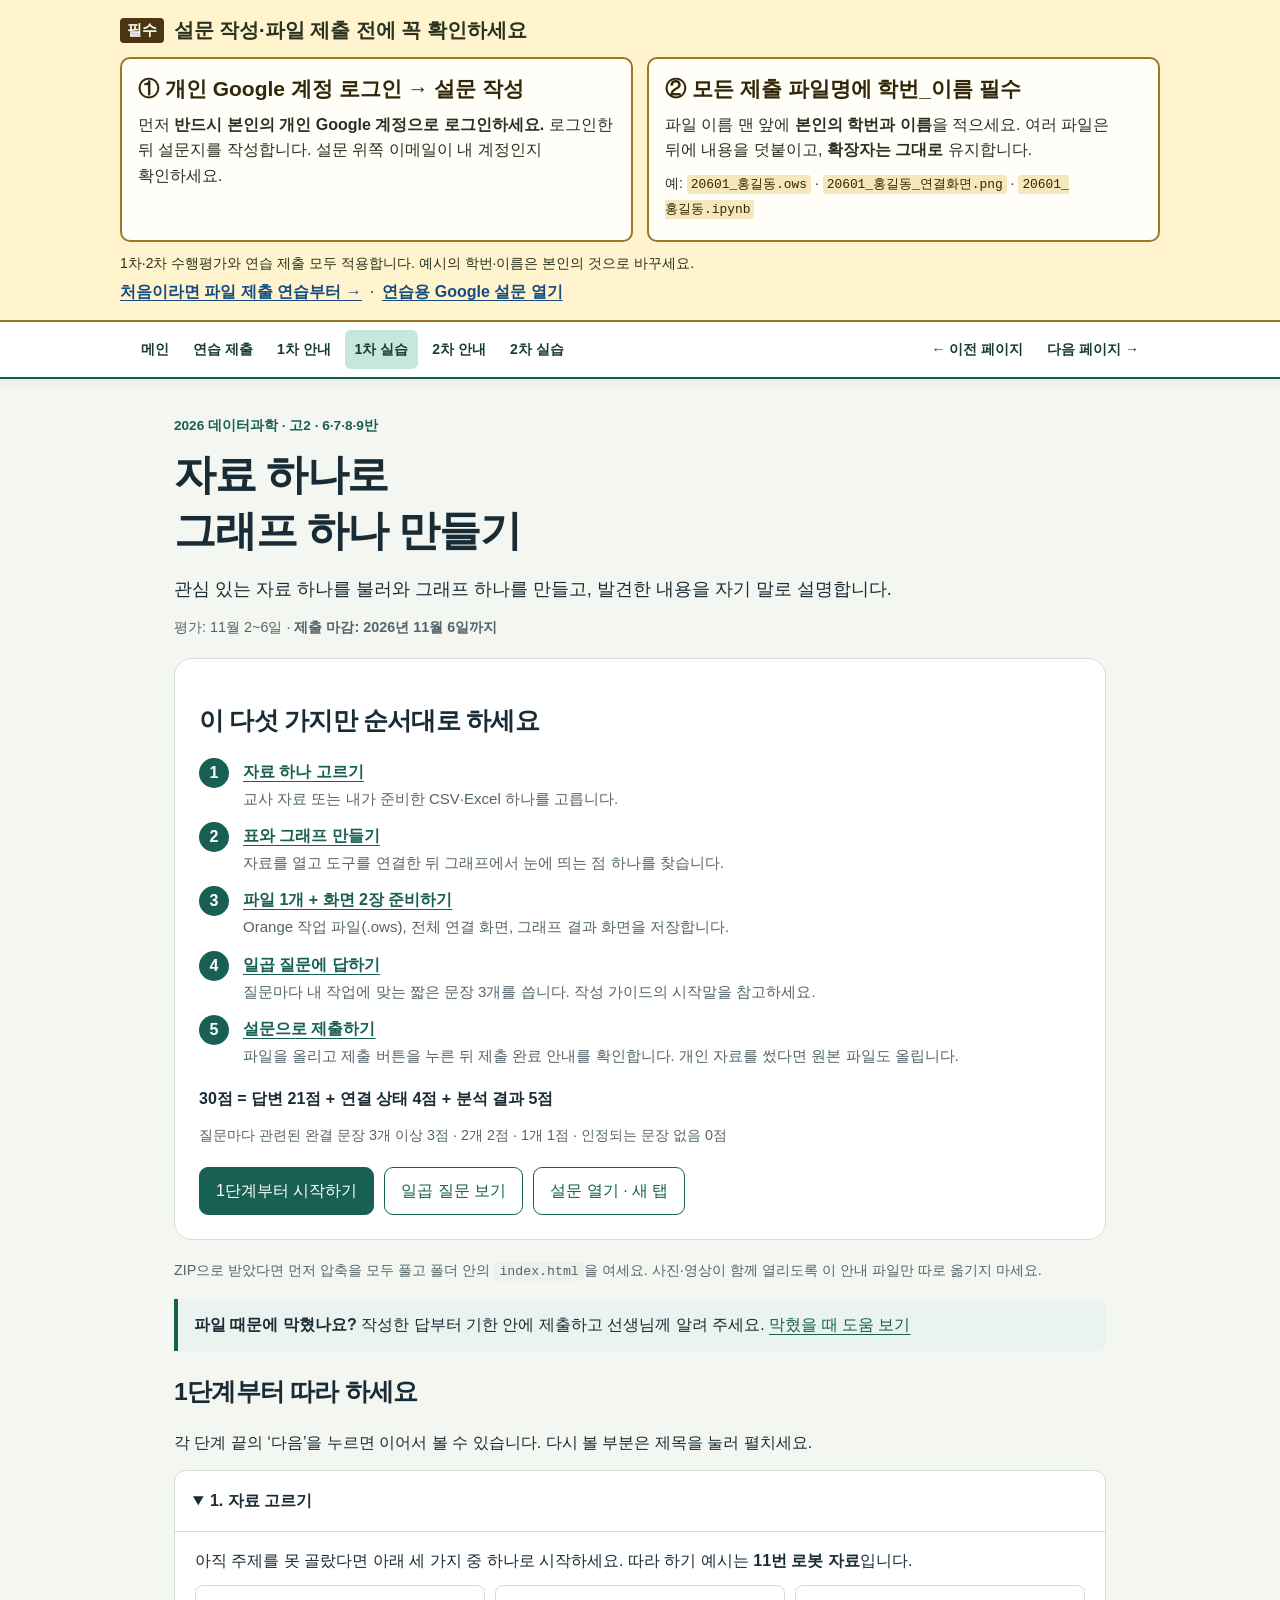
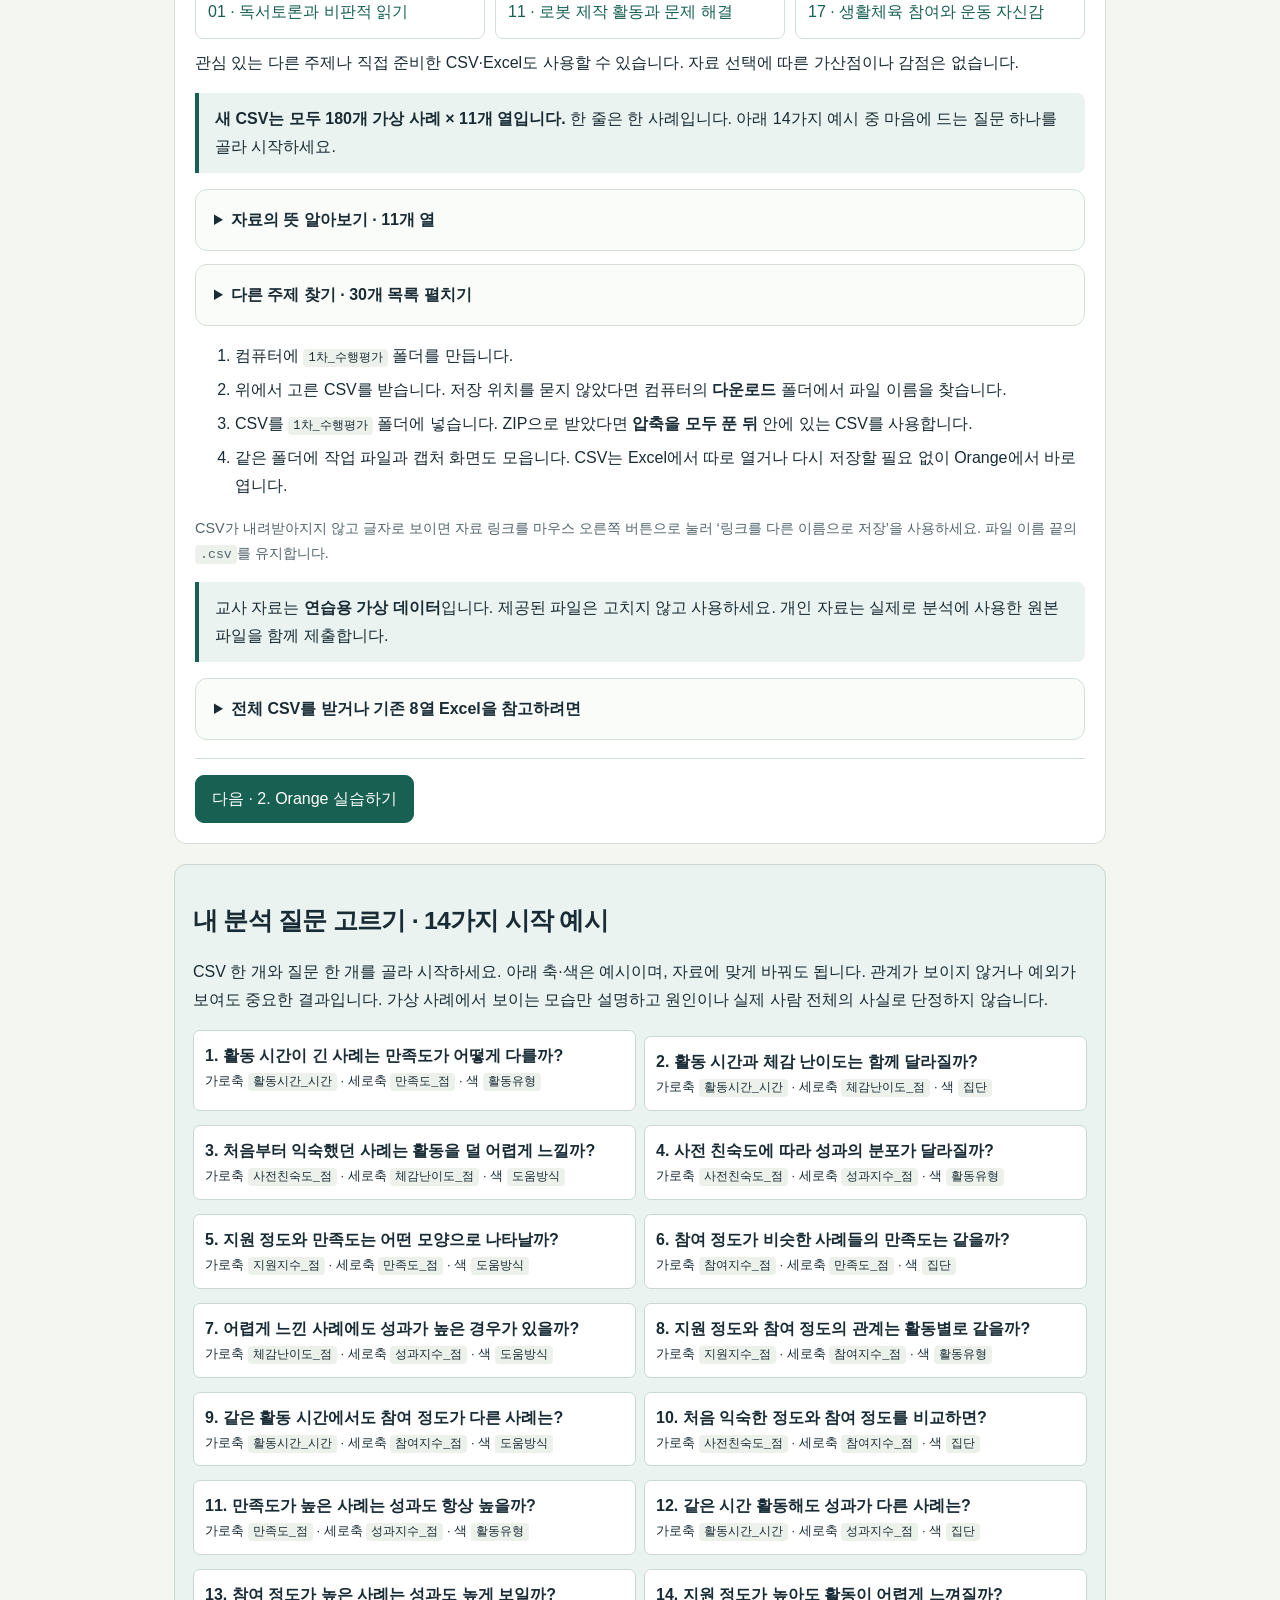
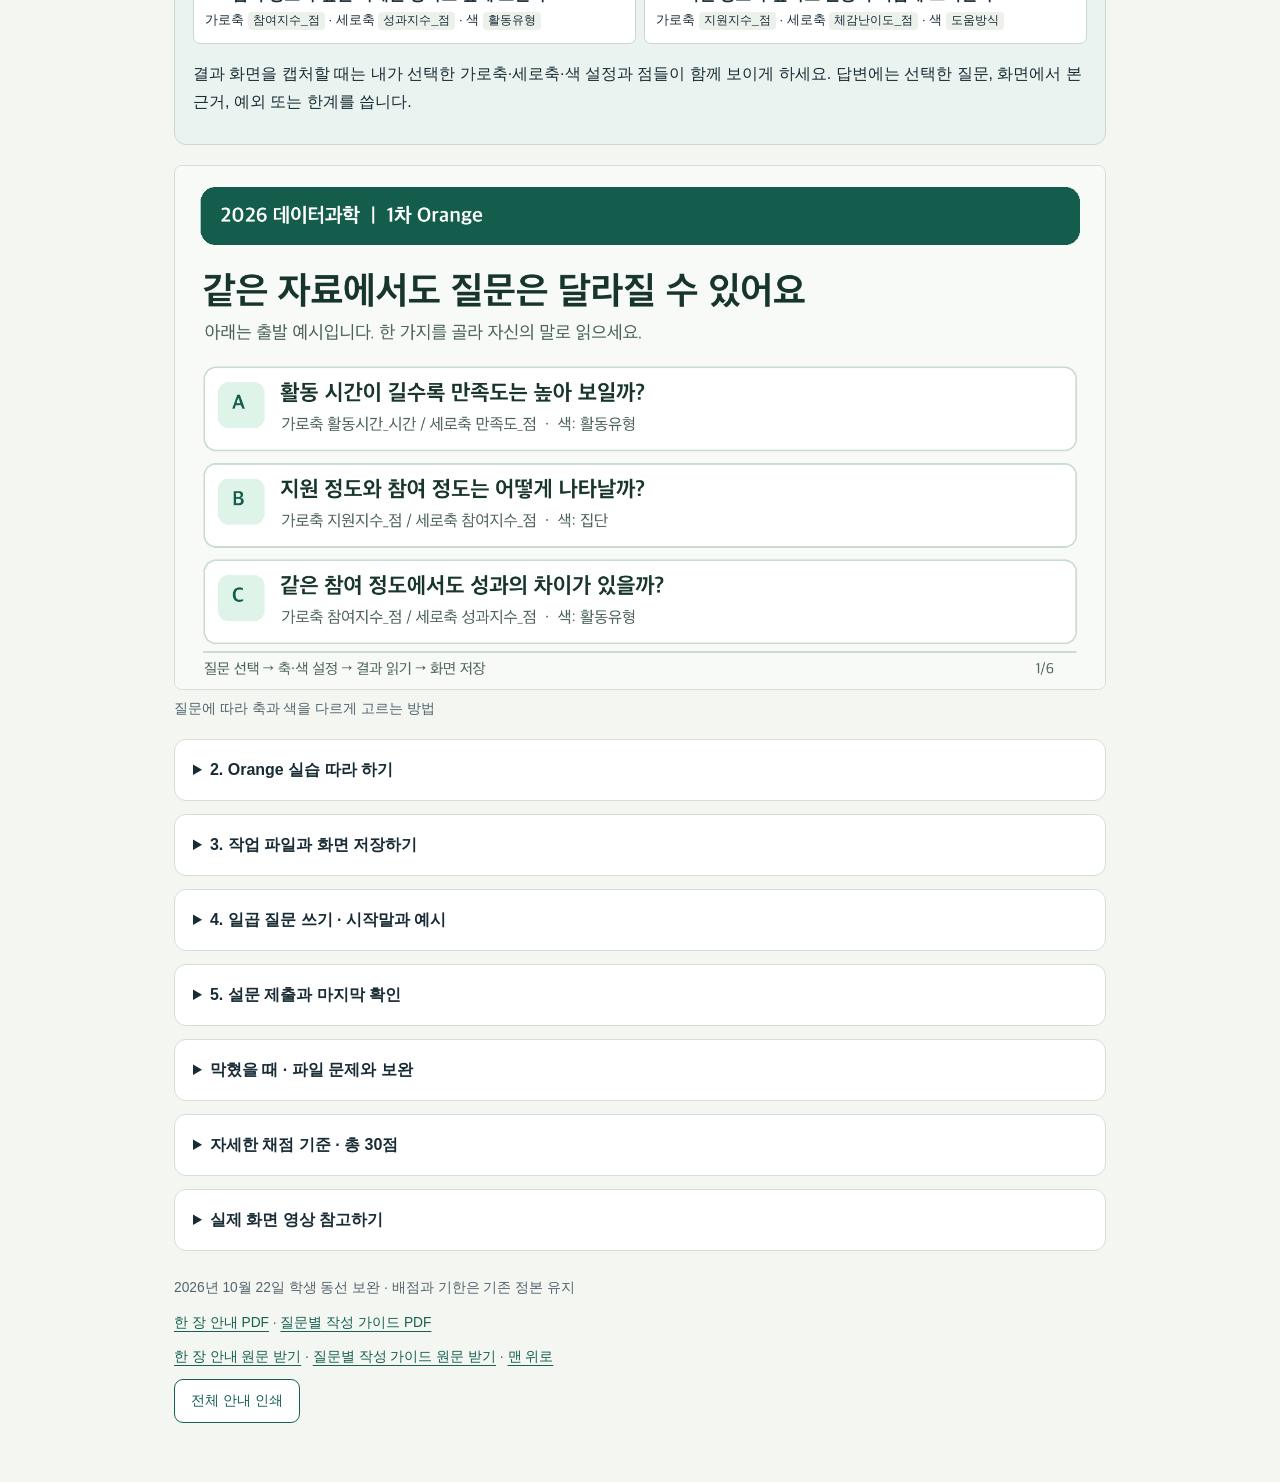
==== docs/orange-guide/index.html @ 5c8b3a30 "Make account login and student filename rules unmistakable before submission Constraint: Students mu" ====
<!doctype html><html lang="ko"><head><meta charset="utf-8"><meta name="viewport" content="width=device-width,initial-scale=1"><title>1차 Orange 수행평가 · 자료 하나로 그래프 만들기</title><style>
:root{--ink:#192c35;--muted:#52656c;--paper:#f4f6f2;--line:#d5dfd8;--green:#176052;--soft:#eaf3ef;--orange:#a94316}*{box-sizing:border-box}html{scroll-behavior:smooth;scroll-padding-top:20px}body{margin:0;background:var(--paper);color:var(--ink);font-family:Arial,"Apple SD Gothic Neo","Malgun Gothic",sans-serif;line-height:1.75;word-break:keep-all}main{max-width:980px;margin:auto;padding:25px 24px 60px}a{color:var(--green);text-underline-offset:4px}h1,h2,h3{line-height:1.35;letter-spacing:-.03em}h1{font-size:clamp(1.8rem,4vw,2.6rem);margin:8px 0 14px}h2{font-size:1.55rem}h3{font-size:1.17rem}p{margin:10px 0}.eyebrow,.label{color:var(--green);font-weight:800;font-size:.85rem}.intro{margin-bottom:24px}.lead{font-size:1.12rem}.meta{font-size:.9rem;color:var(--muted)}.card{background:white;border:1px solid var(--line);border-radius:18px;padding:24px;margin:18px 0}.steps{list-style:none;padding:0;counter-reset:step}.steps li{counter-increment:step;display:grid;grid-template-columns:34px 1fr;gap:10px;margin:10px 0}.steps li:before{content:counter(step);background:var(--green);color:white;border-radius:50%;text-align:center;width:30px;height:30px;line-height:30px;font-weight:bold}.steps strong{display:block}.steps p{margin:0;color:var(--muted);font-size:.94rem}.actions{display:flex;flex-wrap:wrap;gap:10px;margin-top:18px}.button,button{border:1px solid var(--green);border-radius:9px;padding:9px 16px;background:var(--green);color:white;text-decoration:none;font:inherit;cursor:pointer}.secondary{background:white;color:var(--green)}details{background:white;border:1px solid var(--line);border-radius:12px;margin:13px 0}summary{padding:16px 18px;cursor:pointer;font-weight:800}details[open]>summary{border-bottom:1px solid var(--line)}.detail-body{padding:5px 20px 20px}.detail-body details{background:#fafcf9}.note{background:var(--soft);border-left:4px solid var(--green);padding:12px 16px;border-radius:0 8px 8px 0;margin:16px 0}.note.warning{background:#fff1e5;border-color:var(--orange)}.small{font-size:.9rem;color:var(--muted)}li+li{margin-top:6px}code,kbd{font-size:.92em;background:#edf1eb;border-radius:4px;padding:2px 5px;overflow-wrap:anywhere}figure{margin:18px 0}img{display:block;max-width:100%;height:auto;border:1px solid var(--line);border-radius:8px}figcaption{font-size:.86rem;color:var(--muted);margin-top:7px}.answer{background:var(--soft);padding:12px 16px;border-radius:8px}.question-block{border-top:1px solid var(--line);padding-top:16px;margin-top:20px}.question-block h3{color:var(--green)}.table-wrap{overflow-x:auto}table{border-collapse:collapse;width:100%;font-size:.92rem}th,td{text-align:left;border-bottom:1px solid var(--line);vertical-align:top;padding:10px}th{background:var(--soft)}.checks{list-style:none;padding:0}.checks label{display:flex;gap:10px;align-items:start}.checks input{width:19px;height:19px;flex:0 0 19px;margin-top:5px;accent-color:var(--green)}video{width:100%;max-height:550px;background:#172821;border-radius:10px}.skip{position:absolute;left:-9999px}.skip:focus{left:10px;top:5px;background:white;padding:10px}.footer{color:var(--muted);font-size:.86rem;margin-top:25px}a:focus-visible,button:focus-visible,summary:focus-visible{outline:3px solid var(--orange);outline-offset:4px}.topics{display:grid;grid-template-columns:repeat(3,1fr);gap:10px}.topic{display:block;border:1px solid var(--line);border-radius:8px;padding:12px;text-decoration:none}.flow{font-weight:bold;background:var(--soft);padding:12px 16px;white-space:pre-line}@media(max-width:600px){main{padding:18px 14px 40px}.card{padding:18px}.detail-body{padding:4px 14px 16px}.topics{grid-template-columns:1fr}.actions>a,.actions>button{flex:1;text-align:center}h1{font-size:1.85rem}.steps p{font-size:.91rem}}@media print{body{background:white;color:black;font-size:10pt}.actions,video,.skip,.no-print{display:none}main{max-width:none;padding:0}.card{border:0;padding:0;box-shadow:none}details{border:0}details>*{display:block!important}summary{padding:10px 0}details:not([open])>*:not(summary){display:block!important}.detail-body{padding:0}h2,h3{break-after:avoid}figure,.answer,table tr{break-inside:avoid}img{max-height:280px}a{color:black}.intro{break-after:page}}
.steps a{display:block}.step-navigation{border-top:1px solid var(--line);padding-top:16px}.topics-list{columns:2;column-gap:28px}.topics-list li{break-inside:avoid;margin-bottom:8px}.topics-list a{display:inline-block;padding:4px 0}summary{min-height:48px}@media(max-width:600px){.topics-list{columns:1}.actions>a,.actions>button{flex:1 1 100%}}@media(prefers-reduced-motion:reduce){html{scroll-behavior:auto}}</style><style>.assessment-nav{position:sticky;top:0;z-index:100;background:#fff;border-bottom:2px solid #145c4c;box-shadow:0 3px 10px #0001}.assessment-nav-inner{max-width:1050px;margin:auto;padding:8px 16px;display:flex;flex-wrap:wrap;align-items:center;justify-content:space-between;gap:8px}.assessment-nav .global-nav{display:flex;flex-wrap:wrap;gap:4px}.assessment-nav a{display:inline-block;padding:7px 10px;border-radius:6px;color:#173d33;text-decoration:none;font-size:14px;font-weight:700}.assessment-nav a:hover,.assessment-nav a[aria-current=page]{background:#c5e8da}.assessment-neighbors{display:flex;gap:4px}.question-choices{padding:18px;background:#eaf3ef;border:1px solid #cbd8d1;border-radius:12px;margin:20px 0}.question-choices ol{list-style:none;display:grid;grid-template-columns:repeat(2,minmax(0,1fr));gap:8px;padding:0}.question-choices li{background:#fff;padding:11px;border-radius:7px;border:1px solid #cbd8d1}.question-choices li strong,.question-choices li span{display:block}.question-choices li span{font-size:13px}.question-choices code{white-space:nowrap}.diversity-visual{max-width:100%}@media(max-width:600px){.assessment-nav-inner{padding:4px 8px}.assessment-nav a{font-size:12px;padding:6px}.assessment-neighbors{width:100%;justify-content:space-between}.question-choices ol{grid-template-columns:1fr}}.branch-layout{width:min(100%,572px);margin-inline:auto}.branch-layout img{width:100%}</style><link rel="stylesheet" href="../submission-practice.css"><link rel="stylesheet" href="../caption-panel.css"><script src="../caption-panel.js?v=2bfcfc50e2" defer></script></head><body><aside class="login-notice" aria-label="제출 전 필수 안내"><div class="login-notice-inner"><p class="submission-notice-title"><span class="login-required">필수</span> 설문 작성·파일 제출 전에 꼭 확인하세요</p><div class="submission-rules"><div class="submission-rule"><strong>① 개인 Google 계정 로그인 → 설문 작성</strong><p>먼저 <b>반드시 본인의 개인 Google 계정으로 로그인하세요.</b> 로그인한 뒤 설문지를 작성합니다. 설문 위쪽 이메일이 내 계정인지 확인하세요.</p></div><div class="submission-rule"><strong>② 모든 제출 파일명에 학번_이름 필수</strong><p>파일 이름 맨 앞에 <b>본인의 학번과 이름</b>을 적으세요. 여러 파일은 뒤에 내용을 덧붙이고, <b>확장자는 그대로</b> 유지합니다.</p><p class="submission-name-example">예: <code>20601_홍길동.ows</code> · <code>20601_홍길동_연결화면.png</code> · <code>20601_홍길동.ipynb</code></p></div></div><p class="submission-scope">1차·2차 수행평가와 연습 제출 모두 적용합니다. 예시의 학번·이름은 본인의 것으로 바꾸세요.</p><div class="login-notice-links"><a class="" href="../practice.html">처음이라면 파일 제출 연습부터 →</a> · <a class="" href="https://docs.google.com/forms/d/e/1FAIpQLScZOqpPs9S-6z6NNaMuyRPG4v95KnQXw4QXtG5yP9WdSp2YLQ/viewform" target="_blank" rel="noopener noreferrer">연습용 Google 설문 열기</a></div></div></aside><div class="assessment-nav"><div class="assessment-nav-inner"><nav class="global-nav" aria-label="전체 페이지 빠른 이동"><a href="../index.html">메인</a><a href="../practice.html">연습 제출</a><a href="../orange.html">1차 안내</a><a href="../orange-guide/index.html" aria-current="page">1차 실습</a><a href="../python.html">2차 안내</a><a href="../python-guide/index.html">2차 실습</a></nav><div class="assessment-neighbors"><a href="../orange.html">← 이전 페이지</a><a href="../python.html">다음 페이지 →</a></div></div></div><a class="skip" href="#start">본문으로 바로 가기</a><main><section class="intro" id="start"><p class="eyebrow">2026 데이터과학 · 고2 · 6·7·8·9반</p><h1>자료 하나로<br>그래프 하나 만들기</h1><p class="lead">관심 있는 자료 하나를 불러와 그래프 하나를 만들고, 발견한 내용을 자기 말로 설명합니다.</p><p class="meta">평가: 11월 2~6일 · <strong>제출 마감: 2026년 11월 6일까지</strong></p><div class="card"><h2>이 다섯 가지만 순서대로 하세요</h2><ol class="steps"><li><div><a href="#choose" data-open="choose"><strong>자료 하나 고르기</strong></a><p>교사 자료 또는 내가 준비한 CSV·Excel 하나를 고릅니다.</p></div></li><li><div><a href="#practice" data-open="practice"><strong>표와 그래프 만들기</strong></a><p>자료를 열고 도구를 연결한 뒤 그래프에서 눈에 띄는 점 하나를 찾습니다.</p></div></li><li><div><a href="#save" data-open="save"><strong>파일 1개 + 화면 2장 준비하기</strong></a><p>Orange 작업 파일(.ows), 전체 연결 화면, 그래프 결과 화면을 저장합니다.</p></div></li><li><div><a href="#answers" data-open="answers"><strong>일곱 질문에 답하기</strong></a><p>질문마다 내 작업에 맞는 짧은 문장 3개를 씁니다. 작성 가이드의 시작말을 참고하세요.</p></div></li><li><div><a href="#submit" data-open="submit"><strong>설문으로 제출하기</strong></a><p>파일을 올리고 제출 버튼을 누른 뒤 제출 완료 안내를 확인합니다. 개인 자료를 썼다면 원본 파일도 올립니다.</p></div></li></ol><p><strong>30점 = 답변 21점 + 연결 상태 4점 + 분석 결과 5점</strong></p><p class="small">질문마다 관련된 완결 문장 3개 이상 3점 · 2개 2점 · 1개 1점 · 인정되는 문장 없음 0점</p><div class="actions"><a class="button" href="#choose" data-open="choose">1단계부터 시작하기</a><a class="button secondary" href="#answers" data-open="answers">일곱 질문 보기</a><a class="button secondary" href="https://docs.google.com/forms/d/e/1FAIpQLSel8D22f8y8r0tWJYpux0EIqAKeGsD56wiYdUVHdgLPBNUaJA/viewform" target="_blank" rel="noopener">설문 열기 · 새 탭</a></div></div><p class="small">ZIP으로 받았다면 먼저 압축을 모두 풀고 폴더 안의 <code>index.html</code>을 여세요. 사진·영상이 함께 열리도록 이 안내 파일만 따로 옮기지 마세요.</p><p class="note"><strong>파일 때문에 막혔나요?</strong> 작성한 답부터 기한 안에 제출하고 선생님께 알려 주세요. <a href="#help" data-open="help">막혔을 때 도움 보기</a></p></section><h2>1단계부터 따라 하세요</h2><p>각 단계 끝의 ‘다음’을 누르면 이어서 볼 수 있습니다. 다시 볼 부분은 제목을 눌러 펼치세요.</p><details id="choose" open><summary>1. 자료 고르기</summary><div class="detail-body"><p>아직 주제를 못 골랐다면 아래 세 가지 중 하나로 시작하세요. 따라 하기 예시는 <strong>11번 로봇 자료</strong>입니다.</p><div class="topics"><a class="topic" href="downloads/학생배포/CSV/01_독서토론과_비판적_읽기.csv" download>01 · 독서토론과 비판적 읽기</a><a class="topic" href="downloads/학생배포/CSV/11_로봇_제작_활동과_문제_해결.csv" download>11 · 로봇 제작 활동과 문제 해결</a><a class="topic" href="downloads/학생배포/CSV/17_생활체육_참여와_운동_자신감.csv" download>17 · 생활체육 참여와 운동 자신감</a></div><p>관심 있는 다른 주제나 직접 준비한 CSV·Excel도 사용할 수 있습니다. 자료 선택에 따른 가산점이나 감점은 없습니다.</p><p class="note"><strong>새 CSV는 모두 180개 가상 사례 × 11개 열입니다.</strong> 한 줄은 한 사례입니다. 아래 14가지 예시 중 마음에 드는 질문 하나를 골라 시작하세요.</p><details id="data-basics"><summary>자료의 뜻 알아보기 · 11개 열</summary><div class="detail-body"><p><strong>30개 모두 같은 11개 열, 180개 가상 사례입니다.</strong> 주제를 바꾸어도 기본 분석 순서는 같습니다. 숫자와 집단·활동 이름은 주제마다 다릅니다. 한 줄은 한 사례이며 실제 학생 한 명을 조사한 기록이 아닙니다.</p><div class="table-wrap"><table><thead><tr><th>열 이름</th><th>쉽게 읽기</th></tr></thead><tbody><tr><th>사례번호</th><td>각 줄을 구분하는 이름표입니다. 계산이나 그래프 축에는 쓰지 않습니다.</td></tr><tr><th>집단</th><td>어떤 모임·환경·지역에 속한 사례인지 나타냅니다. 주제별로 3종류입니다.</td></tr><tr><th>활동유형</th><td>어떤 활동을 했는지 나타냅니다. 주제별로 4종류입니다.</td></tr><tr><th>활동시간_시간</th><td>활동에 쓴 가상 시간입니다. 단위는 시간이며 일별·주별 기간은 정해져 있지 않습니다.</td></tr><tr><th>지원지수_점</th><td>자료·도구·지도 등의 지원 정도를 나타내는 가상 점수입니다.</td></tr><tr><th>참여지수_점</th><td>활동에 참여한 정도를 나타내는 가상 점수입니다.</td></tr><tr><th>성과지수_점</th><td>해당 주제의 이해·학습·수행 정도를 나타내는 가상 점수입니다.</td></tr><tr><th>만족도_점</th><td>활동에 만족한 정도를 나타내는 가상 점수입니다.</td></tr><tr><th>도움방식</th><td>혼자 탐색·동료 도움·자료 참고·교사 설명 중 하나인 가상 범주입니다.</td></tr><tr><th>사전친숙도_점</th><td>활동을 시작하기 전 주제에 익숙했던 정도를 나타내는 가상 점수입니다.</td></tr><tr><th>체감난이도_점</th><td>활동 뒤 어렵다고 느낀 정도를 나타내는 가상 점수입니다. 높을수록 어렵게 느낀 것입니다.</td></tr></tbody></table></div>
<p>여섯 가지 점수는 모두 0~100점 범위의 연습용 값입니다. 실제 시험 성적이나 검증된 설문 점수가 아닙니다.</p>
<p>질문은 한 가지만 골라도 됩니다. 선택한 질문에 맞춰 산점도의 숫자 열 두 개와 범주 색을 고르세요. <a href="#question-choices">14가지 질문 예시 보기</a></p><p class="note"><strong>빈칸은 0점이 아닙니다.</strong> 각 자료의 참여 열 4칸, 성과 열 3칸이 비어 있습니다. 두 축을 함께 보면 180개 중 174개 사례가 그려지는 것이 정상입니다. 빈칸을 임의로 채우거나 원본을 고치지 않습니다.</p>
<p>기후 주제의 ‘기온’은 활동 이름이고 기온 측정값이 아닙니다. 보건 주제도 환자 기록이 아닙니다. 발견한 관계를 원인으로 단정하거나 실제 사람 전체의 사실로 설명하지 않습니다.</p></div></details><details id="all-topics"><summary>다른 주제 찾기 · 30개 목록 펼치기</summary><div class="detail-body"><p>제목을 누르면 해당 CSV 한 개를 받을 수 있습니다.</p><ul class="topics-list"><li><a href="downloads/학생배포/CSV/01_독서토론과_비판적_읽기.csv" download>01 독서토론과 비판적 읽기</a></li><li><a href="downloads/학생배포/CSV/02_외국어_학습_방식과_표현력.csv" download>02 외국어 학습 방식과 표현력</a></li><li><a href="downloads/학생배포/CSV/03_박물관_해설과_관람_이해.csv" download>03 박물관 해설과 관람 이해</a></li><li><a href="downloads/학생배포/CSV/04_지역_봉사활동과_공동체_참여.csv" download>04 지역 봉사활동과 공동체 참여</a></li><li><a href="downloads/학생배포/CSV/05_청소년_미디어_이용과_정보_판별.csv" download>05 청소년 미디어 이용과 정보 판별</a></li><li><a href="downloads/학생배포/CSV/06_대중교통_이용_경험과_이동_만족.csv" download>06 대중교통 이용 경험과 이동 만족</a></li><li><a href="downloads/학생배포/CSV/07_지역_축제_참여와_문화_접근.csv" download>07 지역 축제 참여와 문화 접근</a></li><li><a href="downloads/학생배포/CSV/08_도시_녹지_관찰과_생태_이해.csv" download>08 도시 녹지 관찰과 생태 이해</a></li><li><a href="downloads/학생배포/CSV/09_기후_자료_탐구와_변화_인식.csv" download>09 기후 자료 탐구와 변화 인식</a></li><li><a href="downloads/학생배포/CSV/10_실험_설계_활동과_과학_이해.csv" download>10 실험 설계 활동과 과학 이해</a></li><li><a href="downloads/학생배포/CSV/11_로봇_제작_활동과_문제_해결.csv" download>11 로봇 제작 활동과 문제 해결</a></li><li><a href="downloads/학생배포/CSV/12_앱_제작_경험과_사용성_평가.csv" download>12 앱 제작 경험과 사용성 평가</a></li><li><a href="downloads/학생배포/CSV/13_친환경_건축_모형과_설계_이해.csv" download>13 친환경 건축 모형과 설계 이해</a></li><li><a href="downloads/학생배포/CSV/14_교통_안전_설계와_위험_인식.csv" download>14 교통 안전 설계와 위험 인식</a></li><li><a href="downloads/학생배포/CSV/15_악기_연습과_연주_자신감.csv" download>15 악기 연습과 연주 자신감</a></li><li><a href="downloads/학생배포/CSV/16_미술_표현_활동과_작품_이해.csv" download>16 미술 표현 활동과 작품 이해</a></li><li><a href="downloads/학생배포/CSV/17_생활체육_참여와_운동_자신감.csv" download>17 생활체육 참여와 운동 자신감</a></li><li><a href="downloads/학생배포/CSV/18_무용_연습과_표현력.csv" download>18 무용 연습과 표현력</a></li><li><a href="downloads/학생배포/CSV/19_사료_탐구와_역사적_해석.csv" download>19 사료 탐구와 역사적 해석</a></li><li><a href="downloads/학생배포/CSV/20_지역_유산_답사와_보존_인식.csv" download>20 지역 유산 답사와 보존 인식</a></li><li><a href="downloads/학생배포/CSV/21_윤리_토론과_논증력.csv" download>21 윤리 토론과 논증력</a></li><li><a href="downloads/학생배포/CSV/22_질문_만들기와_개념_이해.csv" download>22 질문 만들기와 개념 이해</a></li><li><a href="downloads/학생배포/CSV/23_건강_교육과_생활습관_이해.csv" download>23 건강 교육과 생활습관 이해</a></li><li><a href="downloads/학생배포/CSV/24_응급처치_교육과_대응_자신감.csv" download>24 응급처치 교육과 대응 자신감</a></li><li><a href="downloads/학생배포/CSV/25_소비_계획_활동과_금융_이해.csv" download>25 소비 계획 활동과 금융 이해</a></li><li><a href="downloads/학생배포/CSV/26_도시농업_체험과_재배_이해.csv" download>26 도시농업 체험과 재배 이해</a></li><li><a href="downloads/학생배포/CSV/27_또래_학습_지원과_학습_자신감.csv" download>27 또래 학습 지원과 학습 자신감</a></li><li><a href="downloads/학생배포/CSV/28_여행_계획_활동과_지역_이해.csv" download>28 여행 계획 활동과 지역 이해</a></li><li><a href="downloads/학생배포/CSV/29_소규모_프로젝트_운영과_협업_성과.csv" download>29 소규모 프로젝트 운영과 협업 성과</a></li><li><a href="downloads/학생배포/CSV/30_지역_환경_실천과_지속가능성_이해.csv" download>30 지역 환경 실천과 지속가능성 이해</a></li></ul></div></details><ol><li>컴퓨터에 <code>1차_수행평가</code> 폴더를 만듭니다.</li><li>위에서 고른 CSV를 받습니다. 저장 위치를 묻지 않았다면 컴퓨터의 <strong>다운로드</strong> 폴더에서 파일 이름을 찾습니다.</li><li>CSV를 <code>1차_수행평가</code> 폴더에 넣습니다. ZIP으로 받았다면 <strong>압축을 모두 푼 뒤</strong> 안에 있는 CSV를 사용합니다.</li><li>같은 폴더에 작업 파일과 캡처 화면도 모읍니다. CSV는 Excel에서 따로 열거나 다시 저장할 필요 없이 Orange에서 바로 엽니다.</li></ol><p class="small">CSV가 내려받아지지 않고 글자로 보이면 자료 링크를 마우스 오른쪽 버튼으로 눌러 ‘링크를 다른 이름으로 저장’을 사용하세요. 파일 이름 끝의 <code>.csv</code>를 유지합니다.</p><p class="note">교사 자료는 <strong>연습용 가상 데이터</strong>입니다. 제공된 파일은 고치지 않고 사용하세요. 개인 자료는 실제로 분석에 사용한 원본 파일을 함께 제출합니다.</p><details><summary>전체 CSV를 받거나 기존 8열 Excel을 참고하려면</summary><div class="detail-body"><p><a href="downloads/학생배포_CSV_30주제.zip" download>30개 주제 CSV 전체 ZIP 받기</a> · <a href="downloads/학생배포_Excel_원본보관.zip" download>기존 8열 Excel 원본 ZIP 받기 · 이번 CSV와 열 수 다름</a></p><p>자료 하나만 골라도 됩니다. 모든 자료를 분석할 필요는 없습니다.</p></div></details><nav class="actions step-navigation" aria-label="실습 단계 이동"><a class="button" href="#practice" data-open="practice" data-from="choose" data-direction="next">다음 · 2. Orange 실습하기</a></nav></div></details><section class="question-choices" id="question-choices"><h2>내 분석 질문 고르기 · 14가지 시작 예시</h2><p>CSV 한 개와 질문 한 개를 골라 시작하세요. 아래 축·색은 예시이며, 자료에 맞게 바꿔도 됩니다. 관계가 보이지 않거나 예외가 보여도 중요한 결과입니다. 가상 사례에서 보이는 모습만 설명하고 원인이나 실제 사람 전체의 사실로 단정하지 않습니다.</p><ol><li><strong>1. 활동 시간이 긴 사례는 만족도가 어떻게 다를까?</strong><span>가로축 <code>활동시간_시간</code> · 세로축 <code>만족도_점</code> · 색 <code>활동유형</code></span></li><li><strong>2. 활동 시간과 체감 난이도는 함께 달라질까?</strong><span>가로축 <code>활동시간_시간</code> · 세로축 <code>체감난이도_점</code> · 색 <code>집단</code></span></li><li><strong>3. 처음부터 익숙했던 사례는 활동을 덜 어렵게 느낄까?</strong><span>가로축 <code>사전친숙도_점</code> · 세로축 <code>체감난이도_점</code> · 색 <code>도움방식</code></span></li><li><strong>4. 사전 친숙도에 따라 성과의 분포가 달라질까?</strong><span>가로축 <code>사전친숙도_점</code> · 세로축 <code>성과지수_점</code> · 색 <code>활동유형</code></span></li><li><strong>5. 지원 정도와 만족도는 어떤 모양으로 나타날까?</strong><span>가로축 <code>지원지수_점</code> · 세로축 <code>만족도_점</code> · 색 <code>도움방식</code></span></li><li><strong>6. 참여 정도가 비슷한 사례들의 만족도는 같을까?</strong><span>가로축 <code>참여지수_점</code> · 세로축 <code>만족도_점</code> · 색 <code>집단</code></span></li><li><strong>7. 어렵게 느낀 사례에도 성과가 높은 경우가 있을까?</strong><span>가로축 <code>체감난이도_점</code> · 세로축 <code>성과지수_점</code> · 색 <code>도움방식</code></span></li><li><strong>8. 지원 정도와 참여 정도의 관계는 활동별로 같을까?</strong><span>가로축 <code>지원지수_점</code> · 세로축 <code>참여지수_점</code> · 색 <code>활동유형</code></span></li><li><strong>9. 같은 활동 시간에서도 참여 정도가 다른 사례는?</strong><span>가로축 <code>활동시간_시간</code> · 세로축 <code>참여지수_점</code> · 색 <code>도움방식</code></span></li><li><strong>10. 처음 익숙한 정도와 참여 정도를 비교하면?</strong><span>가로축 <code>사전친숙도_점</code> · 세로축 <code>참여지수_점</code> · 색 <code>집단</code></span></li><li><strong>11. 만족도가 높은 사례는 성과도 항상 높을까?</strong><span>가로축 <code>만족도_점</code> · 세로축 <code>성과지수_점</code> · 색 <code>활동유형</code></span></li><li><strong>12. 같은 시간 활동해도 성과가 다른 사례는?</strong><span>가로축 <code>활동시간_시간</code> · 세로축 <code>성과지수_점</code> · 색 <code>집단</code></span></li><li><strong>13. 참여 정도가 높은 사례는 성과도 높게 보일까?</strong><span>가로축 <code>참여지수_점</code> · 세로축 <code>성과지수_점</code> · 색 <code>활동유형</code></span></li><li><strong>14. 지원 정도가 높아도 활동이 어렵게 느껴질까?</strong><span>가로축 <code>지원지수_점</code> · 세로축 <code>체감난이도_점</code> · 색 <code>도움방식</code></span></li></ol><p>결과 화면을 캡처할 때는 내가 선택한 가로축·세로축·색 설정과 점들이 함께 보이게 하세요. 답변에는 선택한 질문, 화면에서 본 근거, 예외 또는 한계를 씁니다.</p></section><figure><img class="diversity-visual" src="assets/01_question_choices.png" alt="서로 다른 세 분석 질문과 그에 맞는 가로축·세로축·색 설정을 보여 주는 설명 그림"><figcaption>질문에 따라 축과 색을 다르게 고르는 방법</figcaption></figure><details id="practice"><summary>2. Orange 실습 따라 하기</summary><div class="detail-body"><p><strong>위젯</strong>은 Orange의 작은 도구입니다. 이번 예시에서는 File(자료 열기), Data Table(표 보기), Scatter Plot(점으로 보는 그래프)을 씁니다. 목적에 맞는 다른 도구도 사용할 수 있습니다.</p><p class="note">아래 화면은 <strong>11번 자료의 예시</strong>입니다. 다른 교사 주제를 골랐다면 그 CSV로 진행하세요. 개인 자료를 골랐다면 내 자료에 있는 숫자 항목으로 두 축을 고르고, 화면의 숫자나 열 이름이 예시와 달라도 괜찮습니다.</p><h3>① 새 작업에 도구 세 개 놓기</h3><ol><li>Orange의 <strong>New</strong> 또는 상단 메뉴 <strong>File → New</strong>로 새 작업을 엽니다.</li><li>왼쪽 <strong>Data</strong>에서 <strong>File</strong>과 <strong>Data Table</strong>을 작업 화면으로 끌어 놓습니다.</li><li>왼쪽 <strong>Visualize</strong>에서 <strong>Scatter Plot</strong>을 끌어 놓습니다. <strong>File은 왼쪽 가운데, Data Table은 오른쪽 위, Scatter Plot은 오른쪽 아래</strong>로 벌려 놓으세요. 두 연결선을 따로 볼 수 있습니다.</li></ol><figure><a href="assets/00_new.png" target="_blank" rel="noopener"><img loading="lazy" src="assets/00_new.png" alt="실제 Orange 새 작업 화면. 왼쪽 도구 목록에서 이름을 찾아 가져옵니다."></a><figcaption>실제 Orange 새 작업 화면. 왼쪽 도구 목록에서 이름을 찾아 가져옵니다. · 누르면 크게 볼 수 있습니다.</figcaption></figure><h3>② 자료 열기</h3><ol><li>작업 화면의 <strong>File 도구를 두 번</strong> 누릅니다.</li><li><strong>폴더 모양 버튼</strong>을 눌러 <code>1차_수행평가</code> 폴더 안의 <strong>내가 고른 CSV</strong>를 선택합니다. 따라 하기 예시는 11번 파일입니다.</li><li>이 예시는 자료 <strong>180개</strong>를 불러옵니다. 확인한 뒤 도구 창을 닫습니다.</li></ol><p class="small">CSV에는 시트 선택이 없습니다. 교사 Excel 원본을 사용한다면 ‘데이터’ 시트를 고릅니다.</p><figure><a href="assets/csv_video_import.png?v=279d22fe20" target="_blank" rel="noopener"><img loading="lazy" src="assets/csv_video_import.png?v=279d22fe20" alt="현재 11열 CSV를 읽은 실제 화면. 180개 사례와 10 features, 1 meta attribute를 확인합니다."></a><figcaption>현재 11열 CSV를 읽은 실제 화면. 180개 사례와 10 features, 1 meta attribute를 확인합니다. · 누르면 크게 볼 수 있습니다.</figcaption></figure><h3>③ File에서 두 곳으로 연결하기</h3><p><strong>왜 두 곳에 연결할까요?</strong> File은 CSV를 읽어 같은 자료를 두 도구로 보냅니다. <strong>Data Table</strong>에서는 행 수·열 이름·값과 빈칸을 확인해 자료를 제대로 읽었는지 살핍니다. <strong>Scatter Plot</strong>에서는 고른 숫자 열 두 개를 가로축·세로축에 놓아 점의 분포와 예외를 봅니다. 따라서 <strong>File → Data Table</strong>과 <strong>File → Scatter Plot</strong>을 각각 연결하세요. Data Table을 거쳐 Scatter Plot으로 잇는 순서가 아니라, 같은 원자료가 두 갈래로 갑니다.</p><p>File을 왼쪽 가운데에 두고 Data Table을 오른쪽 위, Scatter Plot을 오른쪽 아래에 두면 두 선의 출발점과 도착점이 겹치지 않아 확인하기 쉽습니다. 두 선에 <code>Data</code>가 표시되는지 살펴보세요. 위치 자체가 점수 기준은 아니며, 이 배치는 연결을 쉽게 확인하기 위한 예시입니다.</p><div class="flow" role="img" aria-label="File에서 Data Table과 Scatter Plot으로 각각 직접 연결">File → Data Table (표 보기)
File → Scatter Plot (그래프 보기)</div><ol><li><strong>File 오른쪽 연결점</strong>에서 <strong>Data Table 왼쪽 연결점</strong>까지 끌어서 놓습니다.</li><li>다시 <strong>File 오른쪽 연결점</strong>에서 <strong>Scatter Plot 왼쪽 연결점</strong>까지 끌어서 놓습니다.</li><li>File에서 출발하는 선 두 개가 각각 Data Table과 Scatter Plot에 도착하는지 확인합니다. 두 위젯 사이에 연결선이 있어야 하는 것은 아닙니다.</li></ol><figure class="branch-layout"><a href="assets/file-two-branches.png?v=8fc23aa45c" target="_blank" rel="noopener"><img loading="lazy" src="assets/file-two-branches.png?v=8fc23aa45c" alt="현재 11열 CSV를 연 실제 Orange 화면. File에서 위쪽 Data Table과 아래쪽 Scatter Plot으로 두 선이 각각 이어집니다."></a><figcaption>현재 11열 CSV를 연 실제 Orange 화면. File에서 위쪽 Data Table과 아래쪽 Scatter Plot으로 두 선이 각각 이어집니다. · 누르면 크게 볼 수 있습니다.</figcaption></figure><h3>④ 표 확인하기</h3><p><strong>Data Table을 두 번</strong> 누릅니다. 행은 사례 한 줄, 열은 표의 세로 항목입니다. 현재 11번 CSV는 180행·11열입니다. <code>참여지수_점</code>, <code>성과지수_점</code>뿐 아니라 새 열인 <code>도움방식</code>, <code>사전친숙도_점</code>, <code>체감난이도_점</code>도 찾아보세요.</p><figure><a href="assets/csv_video_table.png?v=f5a955fadc" target="_blank" rel="noopener"><img loading="lazy" src="assets/csv_video_table.png?v=f5a955fadc" alt="현재 11열 CSV의 실제 표 화면. 행·열 이름·빈칸을 확인합니다."></a><figcaption>현재 11열 CSV의 실제 표 화면. 행·열 이름·빈칸을 확인합니다. · 누르면 크게 볼 수 있습니다.</figcaption></figure><div class="note"><strong>현재 배포 CSV의 실제 Orange 화면</strong><p>아래 두 사진은 11번 새 CSV를 File에서 다시 열어 확인한 화면입니다. 180 instances, 10 features, 1 meta attribute가 합쳐서 11열입니다.</p></div><figure><a href="assets/current-11-file-top.jpg" target="_blank" rel="noopener"><img loading="lazy" src="assets/current-11-file-top.jpg" alt="현재 11열 CSV를 연 Orange File 창. 180 instances, 10 features, 1 meta attribute가 표시됨"></a><figcaption>현재 자료의 행 수와 열 구성 · 누르면 크게 볼 수 있습니다.</figcaption></figure><figure><a href="assets/current-11-file-bottom.jpg" target="_blank" rel="noopener"><img loading="lazy" src="assets/current-11-file-bottom.jpg" alt="현재 11열 CSV의 아래쪽 열: 도움방식, 사전친숙도_점, 체감난이도_점, 사례번호"></a><figcaption>아래로 내리면 추가된 세 열과 사례번호가 보입니다. · 누르면 크게 볼 수 있습니다.</figcaption></figure><h3>⑤ 내가 고른 질문으로 그래프 만들고 읽기</h3><figure><img class="diversity-visual" src="assets/02_axes_workflow.png" alt="질문을 고르고 Orange 산점도에서 가로축·세로축·색을 설정하는 순서"><figcaption>질문에서 그래프 설정으로 이어지는 순서</figcaption></figure><p><a href="#question-choices">14가지 질문 예시</a>에서 하나를 고릅니다. 아래 사진의 참여·성과 축은 조작 시연용입니다. 자신의 질문에 맞는 숫자 열 두 개로 바꾸세요.</p><ol><li>작업 화면으로 돌아와 <strong>Scatter Plot을 두 번</strong> 누릅니다.</li><li><strong>Axis x</strong>(가로축)는 내가 고른 질문의 첫 번째 숫자 열로 고릅니다.</li><li><strong>Axis y</strong>(세로축)는 내가 고른 질문의 두 번째 숫자 열로 고릅니다.</li><li><strong>Color</strong>(색상)는 질문에 맞게 <code>집단</code>, <code>활동유형</code>, <code>도움방식</code> 중에서 고릅니다.</li><li>점들이 보이면 모인 곳과 벗어난 점을 찾습니다. 관계가 뚜렷하지 않아도 그대로 적습니다.</li></ol><figure><a href="assets/csv_video_result.png?v=01f3bc3a7d" target="_blank" rel="noopener"><img loading="lazy" src="assets/csv_video_result.png?v=01f3bc3a7d" alt="현재 11열 CSV의 실제 결과 화면. 가로축은 참여지수, 세로축은 성과지수, 색은 집단입니다. 질문을 바꾸면 축과 색도 바꾸세요."></a><figcaption>현재 11열 CSV의 실제 결과 화면. 가로축은 참여지수, 세로축은 성과지수, 색은 집단입니다. 질문을 바꾸면 축과 색도 바꾸세요. · 누르면 크게 볼 수 있습니다.</figcaption></figure><figure><a href="assets/alternative-scatter.png?v=a508f6a5be" target="_blank" rel="noopener"><img loading="lazy" src="assets/alternative-scatter.png?v=a508f6a5be" alt="같은 11열 CSV에서 가로축 활동시간, 세로축 만족도, 색 활동유형을 고른 실제 Orange 산점도"></a><figcaption>다른 질문의 실제 결과: 활동시간과 만족도를 비교하고 활동유형으로 색을 구분한 화면 · 누르면 크게 볼 수 있습니다.</figcaption></figure><p class="note"><strong>여기까지 보이면 실습 성공!</strong> 표를 읽었고, 두 연결선이 있으며, 그래프의 점과 축 이름을 확인할 수 있습니다.</p><details><summary>표의 빈칸이나 화면 아래 숫자가 궁금하다면</summary><div class="detail-body"><p>11번 자료의 참여·성과 열에는 빈칸이 있어 두 축을 고르면 180행 중 174개 점이 그려집니다. 다른 축을 고르면 표시되는 점 수가 달라질 수 있습니다. 빈칸을 0으로 채우거나 원본을 고칠 필요는 없습니다.</p><p>File의 10 features와 1 meta attribute는 합해 열한 열입니다. Meta는 사례번호 같은 부가 정보라는 뜻입니다. 이 숫자와 특정 도구·축은 예시일 뿐, 개인 자료의 필수 조건이 아닙니다.</p></div></details><p class="small">점들이 함께 높아 보이더라도 하나가 다른 하나의 원인이라고 단정하지 마세요. 교사 가상 자료의 결과를 실제 학생 전체의 사실로 쓰지 않습니다.</p><nav class="actions step-navigation" aria-label="실습 단계 이동"><a class="button secondary" href="#choose" data-open="choose" data-from="practice" data-direction="previous">이전 · 1. 자료 고르기</a><a class="button" href="#save" data-open="save" data-from="practice" data-direction="next">다음 · 3. 파일과 화면 저장하기</a></nav></div></details><details id="save"><summary>3. 작업 파일과 화면 저장하기</summary><div class="detail-body"><ol><li><strong>연결 화면 한 장:</strong> 사용한 도구와 연결선이 모두 보이게 캡처합니다.</li><li><strong>결과 화면 한 장:</strong> 그래프와 축 이름, 사용한 설정이 함께 보이게 캡처합니다.</li><li><strong>작업 파일 한 개:</strong> 상단 메뉴 <strong>File → Save</strong>로 <code>학번_이름_11번.ows</code>처럼 <code>1차_수행평가</code> 폴더에 저장합니다. 학번·이름·주제는 자신의 정보로 바꾸세요.</li><li><strong>다시 열어 확인:</strong> 상단 메뉴 <strong>File → Open</strong>으로 방금 저장한 파일을 열고 연결과 결과가 남아 있는지 봅니다.</li></ol><p class="small">상단 File 메뉴는 저장·열기에 쓰고, 작업 화면의 File 도구는 데이터를 불러오는 데 씁니다.</p><figure><a href="assets/csv_video_reopened.png?v=8fc23aa45c" target="_blank" rel="noopener"><img loading="lazy" src="assets/csv_video_reopened.png?v=8fc23aa45c" alt="현재 11열 CSV로 만든 OWS의 실제 분기 연결 화면."></a><figcaption>현재 11열 CSV로 만든 OWS의 실제 분기 연결 화면. · 누르면 크게 볼 수 있습니다.</figcaption></figure><details id="capture-save" open><summary>화면 캡처를 실제 파일로 저장하기 · 프로그램 설치 불필요</summary><div class="detail-body"><p class="note"><strong>클립보드에 복사된 것만으로는 제출할 파일이 아닙니다.</strong> 반드시 <code>.png</code> 파일이 생겼는지 확인하세요. 캡처 영역을 잘못 잡았다면 <kbd>Esc</kbd>로 취소하고 다시 합니다.</p>
<figure><img class="diversity-visual" src="assets/04_capture_checklist.png" alt="결과 화면 캡처에 그래프, 가로축, 세로축, 색 설정이 모두 보여야 한다는 확인표"><figcaption>결과 화면을 저장하기 전 확인</figcaption></figure><h3>Windows · 기본 ‘캡처 도구’로 저장</h3><ol>
<li><strong>연결 화면</strong>이 보이도록 한 뒤 <kbd>Win + Shift + S</kbd>를 누르고, 사용한 위젯과 모든 연결선이 보이는 영역을 끌어서 선택합니다.</li>
<li>화면 오른쪽 아래에 나타난 캡처 알림을 누르면 Windows 기본 <strong>캡처 도구</strong>가 열립니다.</li>
<li><strong>다른 이름으로 저장</strong> 또는 <kbd>Ctrl + S</kbd>를 누르고, <code>1차_수행평가</code> 폴더에 <code>학번_이름_연결.png</code>로 저장합니다.</li>
<li>결과 화면으로 돌아가 그래프·축 이름·사용한 설정이 보이게 다시 캡처하고 <code>학번_이름_결과.png</code>로 저장합니다.</li>
</ol><p class="small">캡처 알림을 놓쳤다면 Windows 기본 앱 <strong>그림판</strong>을 열고 <kbd>Ctrl + V</kbd>로 붙인 뒤 <kbd>Ctrl + S</kbd>로 PNG 파일을 저장해도 됩니다. <a href="https://support.microsoft.com/en-us/windows/apps/use-snipping-tool-to-capture-screenshots" target="_blank" rel="noopener">마이크로소프트 공식 캡처 도구 안내</a></p>
<h3>Mac · 단축키로 바로 파일 저장</h3><ol>
<li><strong>연결 화면</strong>이 보이도록 한 뒤 <kbd>⌘ + Shift + 4</kbd>를 누르고, 사용한 위젯과 모든 연결선이 보이는 영역을 끌어서 선택합니다.</li>
<li>기본 설정에서는 캡처가 <strong>바탕 화면</strong>에 파일로 저장됩니다. Finder에서 파일 이름을 <code>학번_이름_연결.png</code>로 바꾸고 <code>1차_수행평가</code> 폴더로 옮깁니다.</li>
<li>결과 화면으로 돌아가 그래프·축 이름·사용한 설정이 보이게 다시 캡처하고 <code>학번_이름_결과.png</code>로 이름을 바꾸어 옮깁니다.</li>
</ol><p class="small">저장 위치를 바꾼 적이 있다면 <kbd>⌘ + Shift + 5</kbd> → <strong>옵션</strong>에서 현재 저장 위치를 확인하거나 <code>1차_수행평가</code> 폴더로 지정하세요. 이미지가 HEIF로 저장된다면 형식에서 <strong>SDR(높은 호환성·PNG)</strong>를 선택한 뒤 다시 캡처합니다. 파일 이름 끝만 PNG로 바꾸지는 마세요. <a href="https://support.apple.com/ko-kr/102646" target="_blank" rel="noopener">Apple 공식 스크린샷 안내</a></p>
<p><strong>마지막 확인:</strong> <code>학번_이름_연결.png</code>와 <code>학번_이름_결과.png</code>를 각각 다시 열어 글씨·축 이름·연결선이 읽히는지 확인합니다. 두 화면은 한 이미지로 합치지 말고 별도 파일로 저장합니다.</p></div></details><p class="note"><strong>이제 파일 세 개가 있나요?</strong> 작업 파일 <code>.ows</code> 한 개와 화면 이미지 두 장입니다. <code>.ows</code>는 도구와 연결을 저장한 파일이며, 개인 자료를 썼다면 원본 CSV·Excel도 함께 보관하고 제출합니다.</p><nav class="actions step-navigation" aria-label="실습 단계 이동"><a class="button secondary" href="#practice" data-open="practice" data-from="save" data-direction="previous">이전 · 2. Orange 실습하기</a><a class="button" href="#answers" data-open="answers" data-from="save" data-direction="next">다음 · 4. 일곱 질문 쓰기</a></nav></div></details><details id="answers"><summary>4. 일곱 질문 쓰기 · 시작말과 예시</summary><div class="detail-body"><p><strong>길게 쓰지 않아도 됩니다.</strong> 아래 예시는 11번 로봇 자료로 작성한 가상 학생의 답입니다. 내 경험과 결과로 바꾸어 씁니다.</p><p>각 질문에 맞는 짧고 완결된 문장 3개를 목표로 쓰세요. 아래 시작말은 작성 도움이며, 각 줄을 별도 1점으로 채점하지 않습니다.</p><p class="note">Q1은 <strong>만든 것 소개</strong>, Q4는 <strong>그래프에서 발견한 것</strong>입니다. Q6은 <strong>이번 경험과 느낌</strong>, Q7은 <strong>다음 개선 계획</strong>입니다.</p><article class="question question-block"><h3>Q1. 어떤 결과물을 만들었나요? (3점)</h3><p><span class="label">작성 도움 · 문장 시작말</span></p><p style="white-space:pre-line">만든 결과물을 소개하세요. 발견한 내용은 4번에 씁니다.
시작말: 나는 ___을 알아보려고 했다. / Orange로 ___을 만들었다. / 이 결과물은 ___을 보여 준다.</p><details><summary>실제 자료에 맞춘 3문장 예시 보기</summary><div class="detail-body"><div class="answer"><p>저는 로봇 활동의 참여 정도와 성과가 어떤 모습으로 나타나는지 알아보고 싶었습니다.</p><p>그래서 참여지수와 성과지수를 점으로 보여 주는 그래프를 만들었습니다.</p><p>이 결과물은 활동유형에 따라 점의 색을 나누어 볼 수 있습니다.</p></div><p><strong>내 자료로 바꿀 부분:</strong> 내가 고른 주제, 그래프의 두 축, 실제로 보여 주는 내용을 바꾸세요.</p></div></details></article><article class="question question-block"><h3>Q2. 어떤 자료를 불러왔나요? (3점)</h3><p><span class="label">작성 도움 · 문장 시작말</span></p><p style="white-space:pre-line">자료에 무엇이 들어 있고 제대로 열렸는지 설명하세요.
시작말: 내가 쓴 자료에는 ___이 담겨 있다. / 나는 ___ 항목을 살펴보았다. / 표에서 ___을 확인하여 자료가 열린 것을 알았다.</p><details><summary>실제 자료에 맞춘 3문장 예시 보기</summary><div class="detail-body"><div class="answer"><p>제가 사용한 자료는 교사 제공 11번 로봇 제작 활동에 관한 가상 자료입니다.</p><p>자료에는 활동유형과 참여지수, 성과지수 같은 항목이 있습니다.</p><p>Data Table에서 180개 사례와 여덟 열을 보고 자료가 열렸음을 확인했습니다.</p></div><p><strong>내 자료로 바꿀 부분:</strong> 내 자료의 이름, 실제 항목, 직접 확인한 화면 내용으로 바꾸세요. 개인 자료에 180행·8열을 요구하지 않습니다.</p></div></details></article><article class="question question-block"><h3>Q3. 어떤 도구를 연결했나요? (3점)</h3><p><span class="label">작성 도움 · 문장 시작말</span></p><p style="white-space:pre-line">위젯은 Orange에서 사용하는 도구입니다. 이름·연결 방법·이유를 자기 작업에 맞게 쓰세요.
시작말: 나는 ___ 도구를 사용했다. / ___과 ___을 연결했다. / 이렇게 연결한 이유는 ___이다.</p><details><summary>실제 자료에 맞춘 3문장 예시 보기</summary><div class="detail-body"><div class="answer"><p>저는 File과 Data Table, Scatter Plot을 사용했습니다.</p><p>File에서 Data Table과 Scatter Plot으로 선을 각각 연결했습니다.</p><p>같은 자료를 표로 확인하고 그래프로도 보기 위해 이렇게 연결했습니다.</p></div><p><strong>내 자료로 바꿀 부분:</strong> 내 작업 화면의 도구 이름과 실제 연결, 그 이유로 바꾸세요.</p></div></details></article><article class="question question-block"><h3>Q4. 그래프를 보고 무엇을 알았나요? (3점)</h3><p><span class="label">작성 도움 · 문장 시작말</span></p><p style="white-space:pre-line">실제로 눈에 보이는 특징 한 가지와 그 근거를 쓰세요. 어려운 통계 계산은 필요 없습니다.
시작말: 그래프에서 ___을 발견했다. / ___ 부분을 보고 그렇게 생각했다. / 이 자료에서는 ___이라고 설명할 수 있다.</p><details><summary>실제 자료에 맞춘 3문장 예시 보기</summary><div class="detail-body"><div class="answer"><p>그래프에서 참여지수가 높은 쪽에 성과지수도 높은 점들이 많이 보였습니다.</p><p>참여지수가 20점 안팎인 곳보다 80점 안팎인 곳에 성과지수 60점 위의 점들이 더 많이 보였습니다.</p><p>다만 이 가상 자료만으로 참여가 성과를 높인 원인이라고 단정할 수는 없습니다.</p></div><p><strong>내 자료로 바꿀 부분:</strong> 내 그래프에서 정말 보이는 특징과 위치로 바꾸세요. 예시의 점수나 결론을 그대로 쓰지 마세요.</p></div></details></article><article class="question question-block"><h3>Q5. 이 활동이 나에게 어떻게 도움이 될까요? (3점)</h3><p><span class="label">작성 도움 · 문장 시작말</span></p><p style="white-space:pre-line">관심 분야나 공부와 연결해 보세요.
시작말: 나는 ___에 관심이 있다. / 이번 활동의 ___이 도움이 될 것 같다. / 앞으로 ___할 때 활용하고 싶다.</p><details><summary>실제 자료에 맞춘 3문장 예시 보기</summary><div class="detail-body"><div class="answer"><p>저는 기술 시간에 만드는 활동에 관심이 있습니다.</p><p>자료를 그래프로 보는 방법은 활동 기록을 비교할 때 도움이 될 것 같습니다.</p><p>앞으로 제작 과정을 기록하고 어떤 점이 달라졌는지 살펴보는 데 활용하고 싶습니다.</p></div><p><strong>내 자료로 바꿀 부분:</strong> 내 관심 분야, 도움을 받을 상황, 활용 계획으로 바꾸세요.</p></div></details></article><article class="question question-block"><h3>Q6. 직접 해 보니 어땠나요? (3점)</h3><p><span class="label">작성 도움 · 문장 시작말</span></p><p style="white-space:pre-line">이번에 직접 한 경험과 배운 점·느낀 점을 쓰세요. 다음에 개선할 내용은 7번에 씁니다.
시작말: 직접 해 보며 ___을 배웠다. / ___을 해 보니 ___했다. / 활동을 마친 뒤 ___이라고 느꼈다.</p><details><summary>실제 자료에 맞춘 3문장 예시 보기</summary><div class="detail-body"><div class="answer"><p>처음에는 숫자가 많은 표를 어디부터 봐야 할지 막막했습니다.</p><p>두 도구에 선을 연결해 보니 같은 자료를 표와 그래프로 볼 수 있었습니다.</p><p>이번 활동을 통해 그림으로 나타내면 자료의 특징을 찾는 데 도움이 된다고 느꼈습니다.</p></div><p><strong>내 자료로 바꿀 부분:</strong> 실제로 어려웠거나 새로 알게 된 경험과 내 느낌으로 바꾸세요.</p></div></details></article><article class="question question-block"><h3>Q7. 다음에 무엇을 보완하고 싶나요? (3점)</h3><p><span class="label">작성 도움 · 문장 시작말</span></p><p style="white-space:pre-line">아쉬운 점과 다음에 바꾸고 싶은 방법을 쓰세요.
시작말: 이번 작업에서 ___이 아쉬웠다. / 그 이유는 ___이다. / 다음에는 ___을 보완하고 싶다.</p><details><summary>실제 자료에 맞춘 3문장 예시 보기</summary><div class="detail-body"><div class="answer"><p>이번에는 참여지수와 성과지수의 관계만 본 점이 아쉽습니다.</p><p>활동시간과 성과가 어떤 모습으로 나타나는지는 살펴보지 못했기 때문입니다.</p><p>다음에는 가로축을 활동시간으로 바꾸어 비교해 보고 싶습니다.</p></div><p><strong>내 자료로 바꿀 부분:</strong> 내 결과물에서 실제로 아쉬운 점과 다음에 해 볼 방법으로 바꾸세요.</p></div></details></article><nav class="actions step-navigation" aria-label="실습 단계 이동"><a class="button secondary" href="#save" data-open="save" data-from="answers" data-direction="previous">이전 · 3. 파일과 화면 저장하기</a><a class="button" href="#submit" data-open="submit" data-from="answers" data-direction="next">다음 · 5. 설문 제출하기</a></nav></div></details><details id="submit"><summary>5. 설문 제출과 마지막 확인</summary><div class="detail-body"><p>반드시 본인의 개인 Google 계정으로 먼저 로그인한 뒤 <a href="https://docs.google.com/forms/d/e/1FAIpQLSel8D22f8y8r0tWJYpux0EIqAKeGsD56wiYdUVHdgLPBNUaJA/viewform" target="_blank" rel="noopener">제출 설문을 새 탭에서 여세요</a>. 매뉴얼 탭으로 돌아오며 순서대로 진행할 수 있습니다.</p><ol><li><strong>첫 화면:</strong> 과제 제목·학번·이름을 쓰고 <strong>자료 유형</strong>을 고른 뒤 <strong>다음</strong>을 누릅니다. 기본정보는 점수에 넣지 않습니다.</li><li><strong>자료 확인 화면:</strong> 아래에서 내 경우에 맞게 작성하고 <strong>다음</strong>을 누릅니다.<ul><li><strong>교사 자료:</strong> 파일 이름 앞의 두 자리 번호를 입력합니다. 예: <code>11</code>. 원본 CSV·Excel은 다시 올리지 않습니다. 개인 자료 화면은 자동으로 건너뜁니다.</li><li><strong>개인 자료:</strong> 실제로 제출할 개인 원본 CSV·Excel의 파일 이름에도 본인의 학번_이름을 넣습니다. 이름을 바꿨다면 Orange의 File에서 다시 연결하고 .ows를 저장해 확인하세요. 파일 이름과 출처를 적고 실제 사용한 원본을 모두 올립니다. Excel은 사용한 시트 이름도 적습니다. 직접 만들었다면 출처에 ‘직접 작성’이라고 적습니다. 여러 원본을 썼다면 각 파일을 어느 File 도구에 연결했는지도 적습니다.</li></ul></li><li><strong>공통 응답 화면:</strong> Q1~Q7에 내 작업에 맞는 답을 각각 씁니다.</li><li><strong>아래 파일 첨부 칸:</strong> .ows, 전체 연결 화면, 주요 분석 결과 화면을 각각 올립니다. 각 칸에 맞는 파일 이름이 표시되는지 확인합니다.</li><li><strong>제출 상태:</strong> 파일까지 준비했으면 <strong>완료</strong>, 파일이 부족하면 <strong>파일 보완 필요</strong>를 고르고 바로 아래 사유 칸에 빠진 파일을 적습니다.</li><li><strong>제출:</strong> 맨 아래 제출 버튼을 누릅니다. <strong>응답이 접수되었습니다</strong>라는 안내까지 확인해야 전송이 끝납니다.</li></ol><details><summary>파일은 어떻게 올리나요?</summary><div class="detail-body"><ol><li>해당 문항의 <strong>파일 추가</strong>를 누릅니다.</li><li>파일 선택 창에서 컴퓨터의 <code>1차_수행평가</code> 폴더를 열고 그 문항에 맞는 파일을 선택합니다.</li><li>업로드가 끝나고 설문에 돌아왔을 때 <strong>파일 이름</strong>이 표시되는지 확인합니다. 창에 업로드 버튼이 남아 있다면 눌러 완료합니다.</li><li>다른 첨부 칸에서도 같은 방법으로 각각 올립니다. 이름이 보이더라도 설문 맨 아래 <strong>제출</strong>을 눌러야 응답이 접수됩니다.</li></ol><p>설문을 작성하기 전에 본인의 개인 Google 계정으로 로그인해야 합니다. 모든 첨부 파일 이름에 학번_이름이 들어 있는지 확인하세요. 첨부에 문제가 생기면 아래 ‘막혔을 때’의 안내대로 답부터 제출하세요.</p></div></details><h3>제출 버튼을 누르기 전</h3><ul class="checks"><li><label><input type="checkbox"><span>제목·학번·이름과 자료 유형을 확인했다.</span></label></li><li><label><input type="checkbox"><span>일곱 질문에 내 작업을 바탕으로 답했다.</span></label></li><li><label><input type="checkbox"><span>작업 파일(.ows)과 연결 화면·결과 화면을 각각 첨부했다.</span></label></li><li><label><input type="checkbox"><span>개인 자료를 썼다면 실제 사용한 원본 CSV·Excel을 모두 첨부했다.</span></label></li><li><label><input type="checkbox"><span>제출 상태를 골랐고, 부족한 파일이 있다면 사유를 적었다.</span></label></li></ul><p class="small">이 체크 표시는 이 페이지 안에서만 쓰는 확인용이며, 창을 닫거나 새로 고치면 초기화될 수 있습니다. 체크해도 설문은 전송되지 않습니다. 설문 탭에서 제출 버튼을 누르세요.</p><p class="note"><strong>제출한 뒤:</strong> 접수 안내를 확인했다면 완료입니다. 파일 보완이 필요하다면 빠진 파일과 오류 내용을 선생님께 알려 주세요.</p><p class="note">정상적으로 마치려면 .ows 작업 파일, 전체 연결 화면, 결과 화면을 준비하세요. 개인 자료를 썼다면 실제 사용한 CSV·Excel 원본도 모두 올립니다. 답변과 첨부 항목을 선택 입력으로 둔 것은 파일 문제로 제출 자체가 막히지 않게 하기 위해서입니다. 미작성 답변이 만점을 받는다는 뜻은 아닙니다. 파일 문제가 생기면 작성한 답부터 기한 안에 제출하고 선생님께 알려 주세요.</p><div class="actions"><a class="button" href="https://docs.google.com/forms/d/e/1FAIpQLSel8D22f8y8r0tWJYpux0EIqAKeGsD56wiYdUVHdgLPBNUaJA/viewform" target="_blank" rel="noopener">제출 설문 열기 · 새 탭</a><a class="button secondary" href="#help" data-open="help">파일 문제·보완 방법 보기</a></div><nav class="actions step-navigation" aria-label="실습 단계 이동"><a class="button secondary" href="#answers" data-open="answers" data-from="submit" data-direction="previous">이전 · 4. 일곱 질문 쓰기</a></nav></div></details><details id="help"><summary>막혔을 때 · 파일 문제와 보완</summary><div class="detail-body"><details><summary>자료나 그래프가 보이지 않아요</summary><div class="detail-body"><p>File 도구에서 내가 사용한 자료를 다시 선택하세요. File에서 필요한 도구까지 선이 이어져 있는지 확인하세요. 그래프의 가로축과 세로축에 숫자 항목이 선택되어 있는지도 봅니다.</p><p>그래도 안 되면 현재 화면을 남기고 선생님께 알려 주세요. 다른 컴퓨터라서 파일 위치가 달라진 것은 감점하지 않습니다.</p></div></details><details><summary>매뉴얼의 사진·영상·자료 링크가 열리지 않아요</summary><div class="detail-body"><p>ZIP 안에서 바로 열었거나 HTML 파일만 옮기면 사진·영상·자료를 찾지 못할 수 있습니다. 받은 매뉴얼 ZIP의 압축을 모두 풀고, 같은 폴더 안의 <code>index.html</code>을 여세요. <code>assets</code>와 <code>downloads</code> 폴더, <code>manual.mp4</code>도 함께 있어야 합니다.</p><p>그래도 열리지 않는 자료가 있으면 링크 이름과 화면을 선생님께 보여 주세요. PDF 안내는 페이지 맨 아래에서 받을 수 있습니다.</p></div></details><details><summary>파일을 올릴 수 없어요</summary><div class="detail-body"><p>11월 6일까지 작성한 답과 준비된 자료부터 제출하고 선생님께 알려 주세요. 첨부 칸 아래 <strong>제출 상태 → 파일 보완 필요</strong>를 고르고, 사유 칸에 올리지 못한 파일과 오류를 적은 뒤 <strong>제출</strong>을 누릅니다. 설문 자체에 접근하지 못하면 오류 화면과 시간을 기록하여 즉시 선생님께 알리세요.</p></div></details></div></details><details id="rubric"><summary>자세한 채점 기준 · 총 30점</summary><div class="detail-body"><p><strong>30점 만점</strong>에서 기준에 따라 평가합니다. 제목·학번·이름, 제출 상태는 무배점입니다.</p><h3>답변 21점: 일곱 질문에 각 3점</h3><ul><li>각 질문에 맞는 완결된 문장 3개 이상 3점, 2개 2점, 1개 1점, 인정되는 문장 없음 0점입니다. 같은 뜻의 반복은 한 문장으로 봅니다. 시작말 세 개는 쓰기 도움이며 각각 1점짜리 필수 요소가 아닙니다.</li><li>문항에 맞고 의미가 완결된 문장만 인정한다.</li><li>줄바꿈·마침표·문장 길이만으로 인정하지 않는다.</li><li>같은 내용을 표현만 바꾸어 반복한 문장은 한 문장으로 인정한다.</li><li>무관한 문장, 의미를 확인할 수 없는 문장, 사실과 다른 수치를 단정한 문장은 인정 여부와 이유를 기록한다.</li><li>Q4는 학생이 실제로 쓴 발견과 근거만 평가하며 교사가 학생 대신 발견을 만들어 내지 않는다.</li><li>경계 사례는 근거를 다시 확인하여 교사가 판단한다.</li></ul><h3>작업 파일 9점: 연결 상태 4점 + 분석 결과 5점</h3><div class="table-wrap"><table><thead><tr><th>항목</th><th>만점</th><th>부분점수</th><th>0점인 경우</th></tr></thead><tbody><tr><td>데이터 읽기 (2점)</td><td>학생이 선택한 분석 목적에 필요한 데이터와 시트를 실제로 읽음</td><td>파일은 열렸으나 필요한 시트·열·자료형 중 일부만 확인됨</td><td>실제 실행에서 필요한 데이터·시트를 읽지 못하거나 읽기 구성이 없음이 독립적으로 관찰됨</td></tr><tr><td>위젯 연결 (2점)</td><td>학생의 분석 목적에 필요한 위젯 연결이 실제 실행에서 모두 동작함</td><td>일부 연결만 동작하거나 직접 연결 오류가 한 곳 있음</td><td>실제 실행에서 연결이 없거나 어떠한 연결도 동작하지 않음이 독립적으로 관찰됨</td></tr><tr><td>결과 생성 (2점)</td><td>학생이 저장한 분석에서 목적에 맞는 결과가 실제 생성됨</td><td>결과는 생성되나 일부만 확인되거나 해석에 필요한 정보가 부족함</td><td>상위 단계가 실행 가능한 상태에서 결과가 생성되지 않음이 독립적으로 관찰됨</td></tr><tr><td>변수·축·집단 설정 (2점)</td><td>학생이 선택한 목적에 맞게 필요한 변수·축·집단 설정을 모두 확인함</td><td>설정 일부만 목적에 맞거나 일부 설정만 확인됨</td><td>실행 가능한 원본에서 목적에 맞는 설정이 없음이 독립적으로 관찰됨</td></tr><tr><td>저장 설정·제출 화면·결과의 일치 (1점)</td><td>저장된 설정, 제출 화면, 실제 결과가 일치함</td><td>부분점수 없음</td><td>비교 가능한 원본 증거에서 불일치가 독립적으로 관찰됨</td></tr></tbody></table></div><p>2점 항목은 전체 충족 2점, 일부 충족 1점, 독립적으로 확인된 미충족 0점입니다. 일치 항목은 1점 또는 0점입니다. 실제로 확인하지 못한 경우에는 바로 0점으로 처리하지 않고 확인을 보류합니다.</p><details><summary>공정한 평가의 전체 기준</summary><div class="detail-body"><h3>작업 파일 확인</h3><ul><li>교사 제공 자료는 같은 번호의 교사 제공 CSV 원본을 기본으로 확인한다. 기존에 교사 제공 Excel로 작업한 제출은 같은 번호의 Excel 원본으로 호환 확인하며 형식 차이로 감점하지 않는다. 개인 자료는 학생이 실제 사용한 CSV 또는 Excel 원본 전부를 함께 제출받아 확인한다.</li><li>경로 차이는 오류가 아니며 같은 파일을 다시 지정한 뒤 평가한다.</li><li>특정 위젯·집단 변수·열 이름·180행·8열을 요구하지 않고 학생이 선택한 목적에 맞는지를 본다.</li><li>OWS XML에 노드나 링크가 있다는 사실만으로 실행 성공을 판정하지 않는다.</li><li>2점 항목은 실제 관찰에서 전체 충족 2점, 일부 충족 1점, 독립적인 미충족 0점이며 1점 항목은 실제 관찰에서 일치 1점, 독립적인 불일치 0점이다. 미관찰·평가 환경 장애·상위 오류에 따른 종속 미확인은 보류가 우선한다.</li><li>각 점수에는 실제 실행 기록, 제출 파일, 화면 또는 교사 시연 중 하나 이상의 출처가 있어야 한다.</li></ul><h3>같은 원인으로 중복 감점하지 않기</h3><ul><li>같은 직접 원인은 하나의 원인 ID로 기록하고 한 평가 항목에서만 감점한다.</li><li>직접 오류 때문에 하위 결과를 관찰하지 못하면 임의로 0점 처리하지 않고 보류한다.</li><li>교사는 진단 사본에서 끊어진 연결만 복원하여 학생이 저장한 설정의 결과를 관찰할 수 있다.</li><li>진단 복원으로 새로 만든 분석이나 바꾼 변수·축·설정에는 점수를 주지 않는다.</li><li>복원으로도 확인할 수 없으면 학생의 원본 작업 시연을 허용한다.</li><li>평가 환경 오류는 학생 감점 원인이 아니며 복원 또는 원본 작업 시연으로 재확인한다.</li><li>교사의 확인을 거친 뒤에도 OWS·실행 화면·원본 작업 시연 등 파일 평가의 원본 증거가 전혀 없을 때에만 파일 영역 전체를 한 번의 결손으로 기록하여 0/9점 처리한다. 서술형 점수는 그대로 둔다.</li><li>그 밖의 미해결 항목은 교사가 명시적으로 결정하기 전까지 보류한다.</li></ul><h3>기한과 최종 판단</h3><ul><li>11월 6일까지 제출된 최신 유효 응답을 확정하고 원본 응답을 보존한다.</li><li>기존 원본 작업을 교사 기기에서 직접 시연할 수 있으며 평가 환경 장애에는 감점하지 않는다.</li><li>근거를 인용하고 점수를 제안하며 불확실한 항목을 보류한다.</li><li>모든 근거·중복 감점·보류를 확인하고 최종 점수를 확정한다.</li></ul></div></details></div></details><details id="video"><summary>실제 화면 영상 참고하기</summary><div class="detail-body"><p class="note"><strong>현재 11열 CSV를 연 Orange 실제 화면(10월 26일 시작 단계 보완).</strong> 설문 문구는 이 안내의 일곱 질문과 현재 설문을 따라 작성하세요.</p><p>새 작업 화면에서 위젯 세 개를 배치하고 CSV를 불러온 다음, File의 두 갈래 연결과 Data Table의 표, Scatter Plot의 그래프를 확인합니다. 저장과 제출은 위의 안내를 따라 진행하세요. 필요한 구간만 골라 보세요. 학교 컴퓨터에서는 버튼 위치나 모습이 조금 다를 수 있습니다.</p><p><strong>먼저 질문 선택 영상을 보세요.</strong> 여러 분석 질문과 현재 11열 CSV를 소개합니다. 이어서 실제 Orange 화면 영상에서 새 화면 열기, 위젯 배치, CSV 불러오기, 두 갈래 연결과 표·그래프를 순서대로 따라 하세요.</p><video controls preload="metadata" poster="assets/01_question_choices.png"><source src="diversity_addendum.mp4?v=3b12cbda95" type="video/mp4"><track kind="captions" src="diversity_addendum.vtt?v=bc3dea5969" srclang="ko" label="한국어" default></video><p><a href="diversity_addendum.mp4" download>질문과 현재 자료 확인 영상 내려받기</a></p><video id="reference-video" controls preload="metadata" poster="assets/file-two-branches.png?v=8fc23aa45c" aria-label="새 화면부터 시작하는 CSV Orange 실습"><source id="video-source" src="manual.mp4?v=5c98830a7c" type="video/mp4"><track src="subtitles.vtt?v=b6bb4378dd" kind="subtitles" srclang="ko" label="한국어 자막">영상은 아래 링크로 내려받아 볼 수 있습니다.</video><p id="video-status" class="small" role="status" aria-live="polite">아래 버튼은 해당 시간으로 이동합니다. 이동 후 영상의 재생 버튼을 누르세요.</p><div class="actions"><button class="secondary" type="button" data-seek="0">00:00 새 화면·위젯 배치</button><button class="secondary" type="button" data-seek="14">00:14 CSV 선택</button><button class="secondary" type="button" data-seek="26">00:26 두 갈래 연결</button><button class="secondary" type="button" data-seek="53">00:53 표 확인</button><button class="secondary" type="button" data-seek="72">01:12 산점도 확인</button></div><p><a href="manual.mp4" download>영상 내려받기</a> · <a href="downloads/제출예시/CSV_시연_11_로봇.ows" download>완성 예시 OWS</a></p><p class="small">다른 컴퓨터에서 완성 예시 OWS를 열면 File 위젯에서 내려받은 같은 번호 CSV를 다시 선택하세요. 자신의 질문으로 분석한 작업 파일은 따로 저장하세요.</p><p class="small">완성 예시를 보는 목적은 연결과 결과를 이해하는 것입니다. 제출 답변에는 자신이 실제로 한 작업을 씁니다.</p></div></details><footer class="footer"><p>2026년 10월 22일 학생 동선 보완 · 배점과 기한은 기존 정본 유지</p><p><a href="학생용_한장안내.pdf" download>한 장 안내 PDF</a> · <a href="설문응답_작성가이드.pdf" download>질문별 작성 가이드 PDF</a></p><p><a href="학생용_한장안내.md" download>한 장 안내 원문 받기</a> · <a href="설문응답_작성가이드.md" download>질문별 작성 가이드 원문 받기</a> · <a href="#start">맨 위로</a></p><button class="secondary no-print" type="button" onclick="window.print()">전체 안내 인쇄</button></footer></main><script>
function openSection(id) {
  const target = document.getElementById(id);
  if (!target) return;
  let section = target;
  while (section) {
    if (section.tagName === 'DETAILS') section.open = true;
    section = section.parentElement;
  }
}
document.querySelectorAll('[data-open]').forEach(a => a.addEventListener('click', () => openSection(a.dataset.open)));
window.addEventListener('hashchange', () => openSection(location.hash.slice(1)));
openSection(location.hash.slice(1));
let printState = null;
window.addEventListener('beforeprint', () => {
  if (printState) return;
  printState = Array.from(document.querySelectorAll('details'), d => [d, d.open]);
  printState.forEach(([d]) => { d.open = true; });
});
window.addEventListener('afterprint', () => {
  if (!printState) return;
  printState.forEach(([d, opened]) => { d.open = opened; });
  printState = null;
});
const video = document.getElementById('reference-video');
const videoStatus = document.getElementById('video-status');
let pendingSeek = null;
function videoFailure() {
  pendingSeek = null;
  videoStatus.textContent = '영상을 열지 못했습니다. 매뉴얼 압축을 모두 풀었는지 확인하거나 아래 영상 내려받기를 사용하세요.';
}
function applySeek() {
  if (!pendingSeek) return;
  const request = pendingSeek;
  pendingSeek = null;
  try {
    video.currentTime = Number.isFinite(video.duration) ? Math.min(request.time, video.duration) : request.time;
    video.focus();
    videoStatus.textContent = request.label + '했습니다. 재생 버튼을 누르세요.';
  } catch (error) {
    videoFailure();
  }
}
video.addEventListener('loadedmetadata', applySeek);
video.addEventListener('error', videoFailure);
document.getElementById('video-source').addEventListener('error', videoFailure);
document.querySelectorAll('[data-seek]').forEach(button => button.addEventListener('click', () => {
  pendingSeek = {time:Number(button.dataset.seek), label:button.textContent};
  if (video.readyState >= 1) applySeek();
  else {
    videoStatus.textContent = '영상을 불러오고 있습니다.';
    video.load();
  }
}));
</script></body></html>
---- docs/submission-practice.css ----
.login-notice{box-sizing:border-box;margin:0;background:#fff4cd;color:#293220;border-bottom:2px solid #9c7922;font-family:-apple-system,BlinkMacSystemFont,"Apple SD Gothic Neo","Malgun Gothic",sans-serif;font-size:16px;line-height:1.6}
.login-notice-inner{width:min(100% - 40px,1040px);margin:auto;padding:15px 0}
.login-notice p{margin:0 0 5px;max-width:none}
.login-notice .submission-notice-title{font-size:20px;font-weight:800;line-height:1.5;margin-bottom:12px}
.submission-rules{display:grid;grid-template-columns:1fr 1fr;gap:14px;margin-bottom:10px}
.submission-rule{min-width:0;border:2px solid #9c7922;border-radius:10px;background:#fffef8;padding:14px 16px}
.submission-rule>strong{display:block;color:#322708;font-size:21px;line-height:1.5;margin-bottom:7px}
.submission-rule p{font-size:16px}
.submission-rule code,.filename-check code{white-space:normal;overflow-wrap:anywhere;background:#f4e8bc;color:#322708;padding:2px 4px;border-radius:3px}
.login-notice .submission-name-example{font-size:14px;line-height:1.8;margin-top:8px}
.login-notice .submission-scope{font-size:14px}
.filename-check{margin:18px 0;padding:18px 20px;border:2px solid #9c7922;border-radius:10px;background:#fff4cd;color:#293220}
.filename-check>strong{display:block;font-size:21px;line-height:1.5;margin-bottom:8px}
.filename-check p:last-child{margin-bottom:0}
.login-required{display:inline-block;margin-right:4px;padding:1px 7px;border-radius:4px;background:#4c3510;color:#fff;font-weight:800;font-size:15px;vertical-align:2px}
.login-notice a{color:#174c80;text-decoration:underline;text-underline-offset:3px;font-weight:750}
.login-notice a:hover{color:#145c4c}
.login-notice a:focus-visible{outline:3px solid #145c4c;outline-offset:3px}
.login-notice-links{display:flex;flex-wrap:wrap;gap:5px 8px}
.practice-actions{display:flex;flex-wrap:wrap;gap:12px;margin:20px 0 12px}
.practice-actions .button{white-space:normal}
.practice-small{font-size:15px;color:#4d625b}
.practice-steps{grid-template-columns:1fr}
.practice-steps li{padding-bottom:22px}
.practice-help dt{font-weight:800;margin-top:22px}
.practice-help dd{margin:6px 0 0;max-width:790px}
@media(max-width:700px){.login-notice-inner{width:calc(100% - 28px);padding:12px 0}.login-notice{font-size:15px}.login-notice .submission-notice-title{font-size:18px}.submission-rules{grid-template-columns:1fr;gap:10px}.submission-rule{padding:12px}.submission-rule>strong{font-size:19px}.practice-actions .button{width:100%;text-align:center}}
---- docs/caption-panel.css ----
video.caption-panel-video {
  display: block;
  width: 100%;
  max-width: 100%;
  height: auto;
  border-radius: 10px 10px 0 0;
}

.caption-panel {
  margin: 0 0 18px;
  padding: 14px 20px 17px;
  min-height: 96px;
  background: #14251f;
  color: #fff;
  border-radius: 0 0 10px 10px;
  font: 700 clamp(16px, 2.2vw, 21px)/1.55 -apple-system, BlinkMacSystemFont,
    "Apple SD Gothic Neo", "Malgun Gothic", sans-serif;
  letter-spacing: 0;
  white-space: pre-line;
  overflow-wrap: anywhere;
}

.caption-panel-label {
  display: block;
  margin-bottom: 4px;
  color: #b9f4d2;
  font-size: 13px;
  font-weight: 800;
  line-height: 1.35;
}

video::cue {
  color: #fff;
  background: rgba(10, 26, 21, .96);
  text-shadow: 0 1px 2px #000;
}
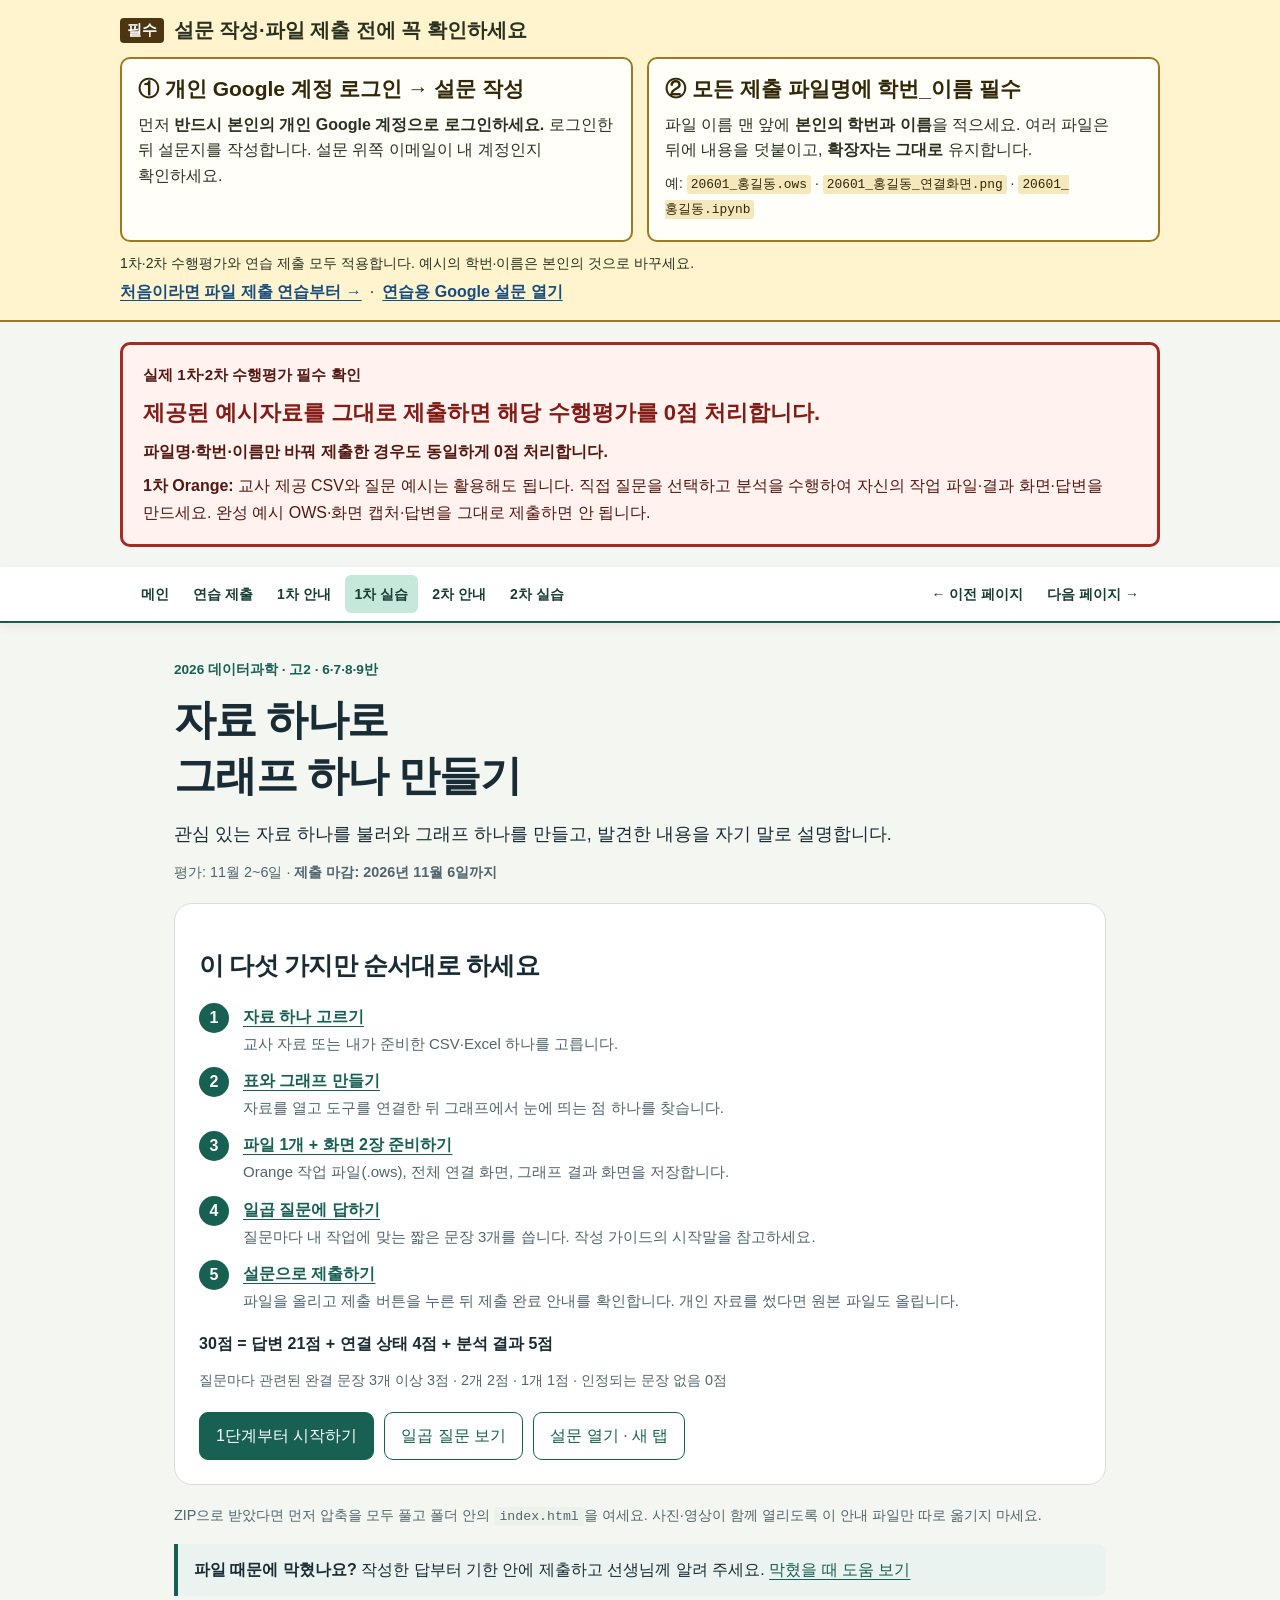
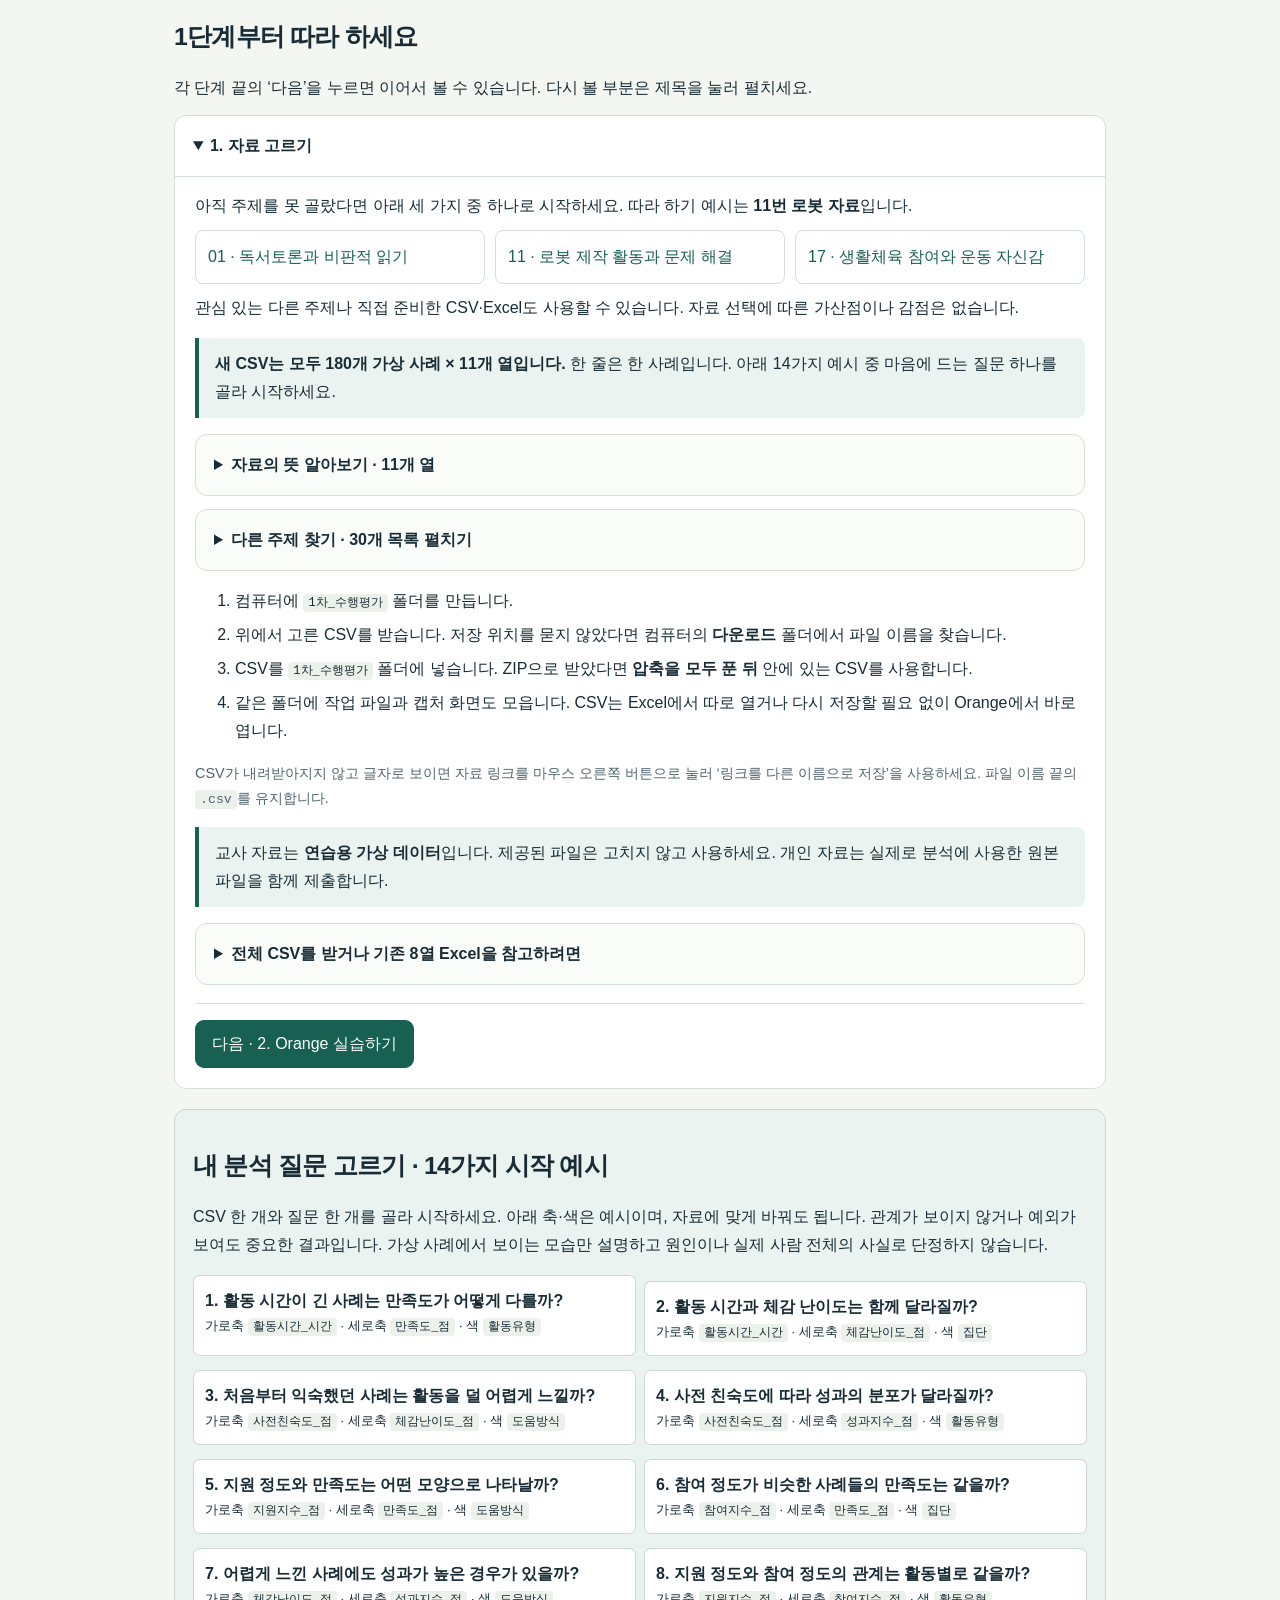
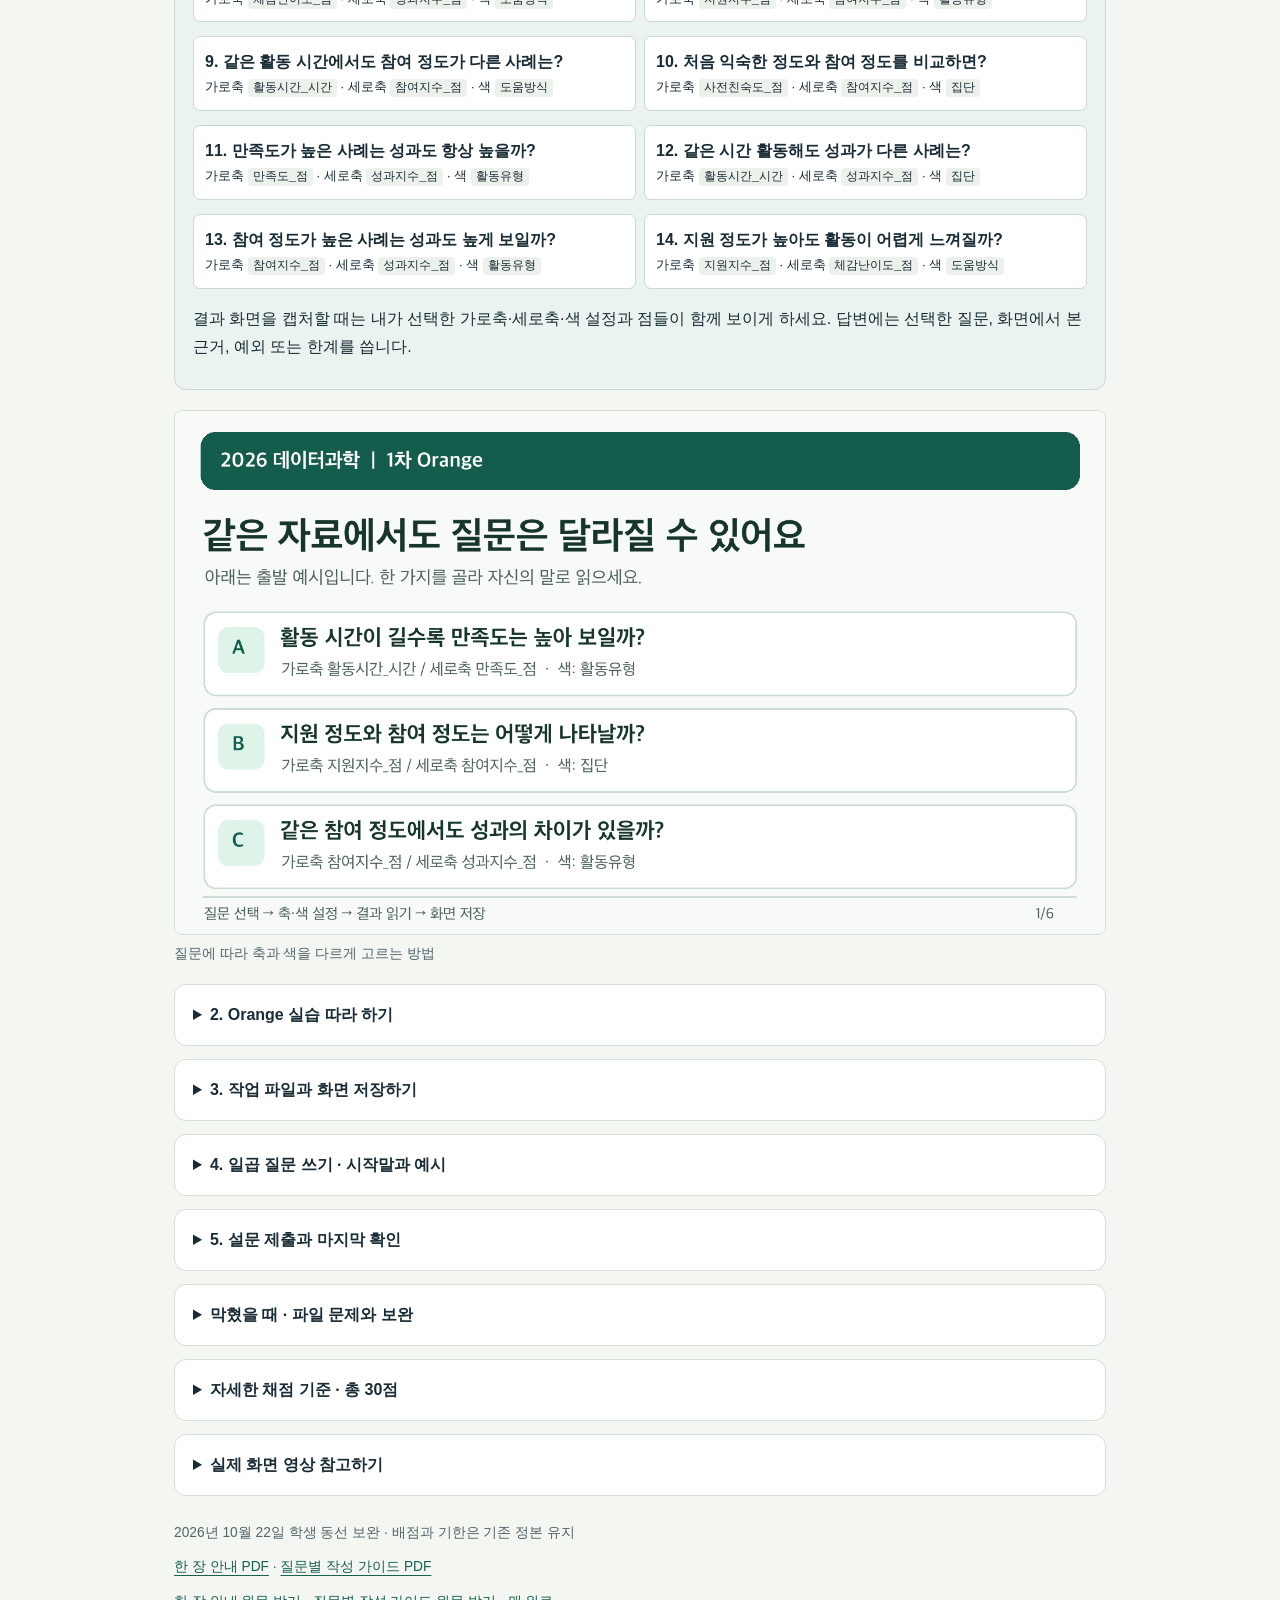
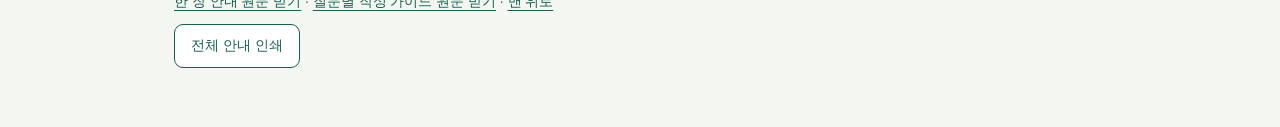
==== commit a01049d4: "Make unchanged example submission consequences clear before assessment Constraint: The teacher requi" ====
--- a/docs/orange-guide/index.html
+++ b/docs/orange-guide/index.html
@@ -1,6 +1,6 @@
 <!doctype html><html lang="ko"><head><meta charset="utf-8"><meta name="viewport" content="width=device-width,initial-scale=1"><title>1차 Orange 수행평가 · 자료 하나로 그래프 만들기</title><style>
 :root{--ink:#192c35;--muted:#52656c;--paper:#f4f6f2;--line:#d5dfd8;--green:#176052;--soft:#eaf3ef;--orange:#a94316}*{box-sizing:border-box}html{scroll-behavior:smooth;scroll-padding-top:20px}body{margin:0;background:var(--paper);color:var(--ink);font-family:Arial,"Apple SD Gothic Neo","Malgun Gothic",sans-serif;line-height:1.75;word-break:keep-all}main{max-width:980px;margin:auto;padding:25px 24px 60px}a{color:var(--green);text-underline-offset:4px}h1,h2,h3{line-height:1.35;letter-spacing:-.03em}h1{font-size:clamp(1.8rem,4vw,2.6rem);margin:8px 0 14px}h2{font-size:1.55rem}h3{font-size:1.17rem}p{margin:10px 0}.eyebrow,.label{color:var(--green);font-weight:800;font-size:.85rem}.intro{margin-bottom:24px}.lead{font-size:1.12rem}.meta{font-size:.9rem;color:var(--muted)}.card{background:white;border:1px solid var(--line);border-radius:18px;padding:24px;margin:18px 0}.steps{list-style:none;padding:0;counter-reset:step}.steps li{counter-increment:step;display:grid;grid-template-columns:34px 1fr;gap:10px;margin:10px 0}.steps li:before{content:counter(step);background:var(--green);color:white;border-radius:50%;text-align:center;width:30px;height:30px;line-height:30px;font-weight:bold}.steps strong{display:block}.steps p{margin:0;color:var(--muted);font-size:.94rem}.actions{display:flex;flex-wrap:wrap;gap:10px;margin-top:18px}.button,button{border:1px solid var(--green);border-radius:9px;padding:9px 16px;background:var(--green);color:white;text-decoration:none;font:inherit;cursor:pointer}.secondary{background:white;color:var(--green)}details{background:white;border:1px solid var(--line);border-radius:12px;margin:13px 0}summary{padding:16px 18px;cursor:pointer;font-weight:800}details[open]>summary{border-bottom:1px solid var(--line)}.detail-body{padding:5px 20px 20px}.detail-body details{background:#fafcf9}.note{background:var(--soft);border-left:4px solid var(--green);padding:12px 16px;border-radius:0 8px 8px 0;margin:16px 0}.note.warning{background:#fff1e5;border-color:var(--orange)}.small{font-size:.9rem;color:var(--muted)}li+li{margin-top:6px}code,kbd{font-size:.92em;background:#edf1eb;border-radius:4px;padding:2px 5px;overflow-wrap:anywhere}figure{margin:18px 0}img{display:block;max-width:100%;height:auto;border:1px solid var(--line);border-radius:8px}figcaption{font-size:.86rem;color:var(--muted);margin-top:7px}.answer{background:var(--soft);padding:12px 16px;border-radius:8px}.question-block{border-top:1px solid var(--line);padding-top:16px;margin-top:20px}.question-block h3{color:var(--green)}.table-wrap{overflow-x:auto}table{border-collapse:collapse;width:100%;font-size:.92rem}th,td{text-align:left;border-bottom:1px solid var(--line);vertical-align:top;padding:10px}th{background:var(--soft)}.checks{list-style:none;padding:0}.checks label{display:flex;gap:10px;align-items:start}.checks input{width:19px;height:19px;flex:0 0 19px;margin-top:5px;accent-color:var(--green)}video{width:100%;max-height:550px;background:#172821;border-radius:10px}.skip{position:absolute;left:-9999px}.skip:focus{left:10px;top:5px;background:white;padding:10px}.footer{color:var(--muted);font-size:.86rem;margin-top:25px}a:focus-visible,button:focus-visible,summary:focus-visible{outline:3px solid var(--orange);outline-offset:4px}.topics{display:grid;grid-template-columns:repeat(3,1fr);gap:10px}.topic{display:block;border:1px solid var(--line);border-radius:8px;padding:12px;text-decoration:none}.flow{font-weight:bold;background:var(--soft);padding:12px 16px;white-space:pre-line}@media(max-width:600px){main{padding:18px 14px 40px}.card{padding:18px}.detail-body{padding:4px 14px 16px}.topics{grid-template-columns:1fr}.actions>a,.actions>button{flex:1;text-align:center}h1{font-size:1.85rem}.steps p{font-size:.91rem}}@media print{body{background:white;color:black;font-size:10pt}.actions,video,.skip,.no-print{display:none}main{max-width:none;padding:0}.card{border:0;padding:0;box-shadow:none}details{border:0}details>*{display:block!important}summary{padding:10px 0}details:not([open])>*:not(summary){display:block!important}.detail-body{padding:0}h2,h3{break-after:avoid}figure,.answer,table tr{break-inside:avoid}img{max-height:280px}a{color:black}.intro{break-after:page}}
-.steps a{display:block}.step-navigation{border-top:1px solid var(--line);padding-top:16px}.topics-list{columns:2;column-gap:28px}.topics-list li{break-inside:avoid;margin-bottom:8px}.topics-list a{display:inline-block;padding:4px 0}summary{min-height:48px}@media(max-width:600px){.topics-list{columns:1}.actions>a,.actions>button{flex:1 1 100%}}@media(prefers-reduced-motion:reduce){html{scroll-behavior:auto}}</style><style>.assessment-nav{position:sticky;top:0;z-index:100;background:#fff;border-bottom:2px solid #145c4c;box-shadow:0 3px 10px #0001}.assessment-nav-inner{max-width:1050px;margin:auto;padding:8px 16px;display:flex;flex-wrap:wrap;align-items:center;justify-content:space-between;gap:8px}.assessment-nav .global-nav{display:flex;flex-wrap:wrap;gap:4px}.assessment-nav a{display:inline-block;padding:7px 10px;border-radius:6px;color:#173d33;text-decoration:none;font-size:14px;font-weight:700}.assessment-nav a:hover,.assessment-nav a[aria-current=page]{background:#c5e8da}.assessment-neighbors{display:flex;gap:4px}.question-choices{padding:18px;background:#eaf3ef;border:1px solid #cbd8d1;border-radius:12px;margin:20px 0}.question-choices ol{list-style:none;display:grid;grid-template-columns:repeat(2,minmax(0,1fr));gap:8px;padding:0}.question-choices li{background:#fff;padding:11px;border-radius:7px;border:1px solid #cbd8d1}.question-choices li strong,.question-choices li span{display:block}.question-choices li span{font-size:13px}.question-choices code{white-space:nowrap}.diversity-visual{max-width:100%}@media(max-width:600px){.assessment-nav-inner{padding:4px 8px}.assessment-nav a{font-size:12px;padding:6px}.assessment-neighbors{width:100%;justify-content:space-between}.question-choices ol{grid-template-columns:1fr}}.branch-layout{width:min(100%,572px);margin-inline:auto}.branch-layout img{width:100%}</style><link rel="stylesheet" href="../submission-practice.css"><link rel="stylesheet" href="../caption-panel.css"><script src="../caption-panel.js?v=2bfcfc50e2" defer></script></head><body><aside class="login-notice" aria-label="제출 전 필수 안내"><div class="login-notice-inner"><p class="submission-notice-title"><span class="login-required">필수</span> 설문 작성·파일 제출 전에 꼭 확인하세요</p><div class="submission-rules"><div class="submission-rule"><strong>① 개인 Google 계정 로그인 → 설문 작성</strong><p>먼저 <b>반드시 본인의 개인 Google 계정으로 로그인하세요.</b> 로그인한 뒤 설문지를 작성합니다. 설문 위쪽 이메일이 내 계정인지 확인하세요.</p></div><div class="submission-rule"><strong>② 모든 제출 파일명에 학번_이름 필수</strong><p>파일 이름 맨 앞에 <b>본인의 학번과 이름</b>을 적으세요. 여러 파일은 뒤에 내용을 덧붙이고, <b>확장자는 그대로</b> 유지합니다.</p><p class="submission-name-example">예: <code>20601_홍길동.ows</code> · <code>20601_홍길동_연결화면.png</code> · <code>20601_홍길동.ipynb</code></p></div></div><p class="submission-scope">1차·2차 수행평가와 연습 제출 모두 적용합니다. 예시의 학번·이름은 본인의 것으로 바꾸세요.</p><div class="login-notice-links"><a class="" href="../practice.html">처음이라면 파일 제출 연습부터 →</a> · <a class="" href="https://docs.google.com/forms/d/e/1FAIpQLScZOqpPs9S-6z6NNaMuyRPG4v95KnQXw4QXtG5yP9WdSp2YLQ/viewform" target="_blank" rel="noopener noreferrer">연습용 Google 설문 열기</a></div></div></aside><div class="assessment-nav"><div class="assessment-nav-inner"><nav class="global-nav" aria-label="전체 페이지 빠른 이동"><a href="../index.html">메인</a><a href="../practice.html">연습 제출</a><a href="../orange.html">1차 안내</a><a href="../orange-guide/index.html" aria-current="page">1차 실습</a><a href="../python.html">2차 안내</a><a href="../python-guide/index.html">2차 실습</a></nav><div class="assessment-neighbors"><a href="../orange.html">← 이전 페이지</a><a href="../python.html">다음 페이지 →</a></div></div></div><a class="skip" href="#start">본문으로 바로 가기</a><main><section class="intro" id="start"><p class="eyebrow">2026 데이터과학 · 고2 · 6·7·8·9반</p><h1>자료 하나로<br>그래프 하나 만들기</h1><p class="lead">관심 있는 자료 하나를 불러와 그래프 하나를 만들고, 발견한 내용을 자기 말로 설명합니다.</p><p class="meta">평가: 11월 2~6일 · <strong>제출 마감: 2026년 11월 6일까지</strong></p><div class="card"><h2>이 다섯 가지만 순서대로 하세요</h2><ol class="steps"><li><div><a href="#choose" data-open="choose"><strong>자료 하나 고르기</strong></a><p>교사 자료 또는 내가 준비한 CSV·Excel 하나를 고릅니다.</p></div></li><li><div><a href="#practice" data-open="practice"><strong>표와 그래프 만들기</strong></a><p>자료를 열고 도구를 연결한 뒤 그래프에서 눈에 띄는 점 하나를 찾습니다.</p></div></li><li><div><a href="#save" data-open="save"><strong>파일 1개 + 화면 2장 준비하기</strong></a><p>Orange 작업 파일(.ows), 전체 연결 화면, 그래프 결과 화면을 저장합니다.</p></div></li><li><div><a href="#answers" data-open="answers"><strong>일곱 질문에 답하기</strong></a><p>질문마다 내 작업에 맞는 짧은 문장 3개를 씁니다. 작성 가이드의 시작말을 참고하세요.</p></div></li><li><div><a href="#submit" data-open="submit"><strong>설문으로 제출하기</strong></a><p>파일을 올리고 제출 버튼을 누른 뒤 제출 완료 안내를 확인합니다. 개인 자료를 썼다면 원본 파일도 올립니다.</p></div></li></ol><p><strong>30점 = 답변 21점 + 연결 상태 4점 + 분석 결과 5점</strong></p><p class="small">질문마다 관련된 완결 문장 3개 이상 3점 · 2개 2점 · 1개 1점 · 인정되는 문장 없음 0점</p><div class="actions"><a class="button" href="#choose" data-open="choose">1단계부터 시작하기</a><a class="button secondary" href="#answers" data-open="answers">일곱 질문 보기</a><a class="button secondary" href="https://docs.google.com/forms/d/e/1FAIpQLSel8D22f8y8r0tWJYpux0EIqAKeGsD56wiYdUVHdgLPBNUaJA/viewform" target="_blank" rel="noopener">설문 열기 · 새 탭</a></div></div><p class="small">ZIP으로 받았다면 먼저 압축을 모두 풀고 폴더 안의 <code>index.html</code>을 여세요. 사진·영상이 함께 열리도록 이 안내 파일만 따로 옮기지 마세요.</p><p class="note"><strong>파일 때문에 막혔나요?</strong> 작성한 답부터 기한 안에 제출하고 선생님께 알려 주세요. <a href="#help" data-open="help">막혔을 때 도움 보기</a></p></section><h2>1단계부터 따라 하세요</h2><p>각 단계 끝의 ‘다음’을 누르면 이어서 볼 수 있습니다. 다시 볼 부분은 제목을 눌러 펼치세요.</p><details id="choose" open><summary>1. 자료 고르기</summary><div class="detail-body"><p>아직 주제를 못 골랐다면 아래 세 가지 중 하나로 시작하세요. 따라 하기 예시는 <strong>11번 로봇 자료</strong>입니다.</p><div class="topics"><a class="topic" href="downloads/학생배포/CSV/01_독서토론과_비판적_읽기.csv" download>01 · 독서토론과 비판적 읽기</a><a class="topic" href="downloads/학생배포/CSV/11_로봇_제작_활동과_문제_해결.csv" download>11 · 로봇 제작 활동과 문제 해결</a><a class="topic" href="downloads/학생배포/CSV/17_생활체육_참여와_운동_자신감.csv" download>17 · 생활체육 참여와 운동 자신감</a></div><p>관심 있는 다른 주제나 직접 준비한 CSV·Excel도 사용할 수 있습니다. 자료 선택에 따른 가산점이나 감점은 없습니다.</p><p class="note"><strong>새 CSV는 모두 180개 가상 사례 × 11개 열입니다.</strong> 한 줄은 한 사례입니다. 아래 14가지 예시 중 마음에 드는 질문 하나를 골라 시작하세요.</p><details id="data-basics"><summary>자료의 뜻 알아보기 · 11개 열</summary><div class="detail-body"><p><strong>30개 모두 같은 11개 열, 180개 가상 사례입니다.</strong> 주제를 바꾸어도 기본 분석 순서는 같습니다. 숫자와 집단·활동 이름은 주제마다 다릅니다. 한 줄은 한 사례이며 실제 학생 한 명을 조사한 기록이 아닙니다.</p><div class="table-wrap"><table><thead><tr><th>열 이름</th><th>쉽게 읽기</th></tr></thead><tbody><tr><th>사례번호</th><td>각 줄을 구분하는 이름표입니다. 계산이나 그래프 축에는 쓰지 않습니다.</td></tr><tr><th>집단</th><td>어떤 모임·환경·지역에 속한 사례인지 나타냅니다. 주제별로 3종류입니다.</td></tr><tr><th>활동유형</th><td>어떤 활동을 했는지 나타냅니다. 주제별로 4종류입니다.</td></tr><tr><th>활동시간_시간</th><td>활동에 쓴 가상 시간입니다. 단위는 시간이며 일별·주별 기간은 정해져 있지 않습니다.</td></tr><tr><th>지원지수_점</th><td>자료·도구·지도 등의 지원 정도를 나타내는 가상 점수입니다.</td></tr><tr><th>참여지수_점</th><td>활동에 참여한 정도를 나타내는 가상 점수입니다.</td></tr><tr><th>성과지수_점</th><td>해당 주제의 이해·학습·수행 정도를 나타내는 가상 점수입니다.</td></tr><tr><th>만족도_점</th><td>활동에 만족한 정도를 나타내는 가상 점수입니다.</td></tr><tr><th>도움방식</th><td>혼자 탐색·동료 도움·자료 참고·교사 설명 중 하나인 가상 범주입니다.</td></tr><tr><th>사전친숙도_점</th><td>활동을 시작하기 전 주제에 익숙했던 정도를 나타내는 가상 점수입니다.</td></tr><tr><th>체감난이도_점</th><td>활동 뒤 어렵다고 느낀 정도를 나타내는 가상 점수입니다. 높을수록 어렵게 느낀 것입니다.</td></tr></tbody></table></div>
+.steps a{display:block}.step-navigation{border-top:1px solid var(--line);padding-top:16px}.topics-list{columns:2;column-gap:28px}.topics-list li{break-inside:avoid;margin-bottom:8px}.topics-list a{display:inline-block;padding:4px 0}summary{min-height:48px}@media(max-width:600px){.topics-list{columns:1}.actions>a,.actions>button{flex:1 1 100%}}@media(prefers-reduced-motion:reduce){html{scroll-behavior:auto}}</style><style>.assessment-nav{position:sticky;top:0;z-index:100;background:#fff;border-bottom:2px solid #145c4c;box-shadow:0 3px 10px #0001}.assessment-nav-inner{max-width:1050px;margin:auto;padding:8px 16px;display:flex;flex-wrap:wrap;align-items:center;justify-content:space-between;gap:8px}.assessment-nav .global-nav{display:flex;flex-wrap:wrap;gap:4px}.assessment-nav a{display:inline-block;padding:7px 10px;border-radius:6px;color:#173d33;text-decoration:none;font-size:14px;font-weight:700}.assessment-nav a:hover,.assessment-nav a[aria-current=page]{background:#c5e8da}.assessment-neighbors{display:flex;gap:4px}.question-choices{padding:18px;background:#eaf3ef;border:1px solid #cbd8d1;border-radius:12px;margin:20px 0}.question-choices ol{list-style:none;display:grid;grid-template-columns:repeat(2,minmax(0,1fr));gap:8px;padding:0}.question-choices li{background:#fff;padding:11px;border-radius:7px;border:1px solid #cbd8d1}.question-choices li strong,.question-choices li span{display:block}.question-choices li span{font-size:13px}.question-choices code{white-space:nowrap}.diversity-visual{max-width:100%}@media(max-width:600px){.assessment-nav-inner{padding:4px 8px}.assessment-nav a{font-size:12px;padding:6px}.assessment-neighbors{width:100%;justify-content:space-between}.question-choices ol{grid-template-columns:1fr}}.branch-layout{width:min(100%,572px);margin-inline:auto}.branch-layout img{width:100%}</style><link rel="stylesheet" href="../submission-practice.css?v=52a40abe3c"><link rel="stylesheet" href="../caption-panel.css"><script src="../caption-panel.js?v=2bfcfc50e2" defer></script></head><body><aside class="login-notice" aria-label="제출 전 필수 안내"><div class="login-notice-inner"><p class="submission-notice-title"><span class="login-required">필수</span> 설문 작성·파일 제출 전에 꼭 확인하세요</p><div class="submission-rules"><div class="submission-rule"><strong>① 개인 Google 계정 로그인 → 설문 작성</strong><p>먼저 <b>반드시 본인의 개인 Google 계정으로 로그인하세요.</b> 로그인한 뒤 설문지를 작성합니다. 설문 위쪽 이메일이 내 계정인지 확인하세요.</p></div><div class="submission-rule"><strong>② 모든 제출 파일명에 학번_이름 필수</strong><p>파일 이름 맨 앞에 <b>본인의 학번과 이름</b>을 적으세요. 여러 파일은 뒤에 내용을 덧붙이고, <b>확장자는 그대로</b> 유지합니다.</p><p class="submission-name-example">예: <code>20601_홍길동.ows</code> · <code>20601_홍길동_연결화면.png</code> · <code>20601_홍길동.ipynb</code></p></div></div><p class="submission-scope">1차·2차 수행평가와 연습 제출 모두 적용합니다. 예시의 학번·이름은 본인의 것으로 바꾸세요.</p><div class="login-notice-links"><a class="" href="../practice.html">처음이라면 파일 제출 연습부터 →</a> · <a class="" href="https://docs.google.com/forms/d/e/1FAIpQLScZOqpPs9S-6z6NNaMuyRPG4v95KnQXw4QXtG5yP9WdSp2YLQ/viewform" target="_blank" rel="noopener noreferrer">연습용 Google 설문 열기</a></div></div></aside><aside class="example-policy" aria-label="예시자료 그대로 제출 시 0점 안내"><p class="example-policy-scope">실제 1차·2차 수행평가 필수 확인</p><strong class="example-policy-title">제공된 예시자료를 그대로 제출하면 해당 수행평가를 0점 처리합니다.</strong><p><b>파일명·학번·이름만 바꿔 제출한 경우도 동일하게 0점 처리합니다.</b></p><p><b>1차 Orange:</b> 교사 제공 CSV와 질문 예시는 활용해도 됩니다. 직접 질문을 선택하고 분석을 수행하여 자신의 작업 파일·결과 화면·답변을 만드세요. 완성 예시 OWS·화면 캡처·답변을 그대로 제출하면 안 됩니다.</p></aside><div class="assessment-nav"><div class="assessment-nav-inner"><nav class="global-nav" aria-label="전체 페이지 빠른 이동"><a href="../index.html">메인</a><a href="../practice.html">연습 제출</a><a href="../orange.html">1차 안내</a><a href="../orange-guide/index.html" aria-current="page">1차 실습</a><a href="../python.html">2차 안내</a><a href="../python-guide/index.html">2차 실습</a></nav><div class="assessment-neighbors"><a href="../orange.html">← 이전 페이지</a><a href="../python.html">다음 페이지 →</a></div></div></div><a class="skip" href="#start">본문으로 바로 가기</a><main><section class="intro" id="start"><p class="eyebrow">2026 데이터과학 · 고2 · 6·7·8·9반</p><h1>자료 하나로<br>그래프 하나 만들기</h1><p class="lead">관심 있는 자료 하나를 불러와 그래프 하나를 만들고, 발견한 내용을 자기 말로 설명합니다.</p><p class="meta">평가: 11월 2~6일 · <strong>제출 마감: 2026년 11월 6일까지</strong></p><div class="card"><h2>이 다섯 가지만 순서대로 하세요</h2><ol class="steps"><li><div><a href="#choose" data-open="choose"><strong>자료 하나 고르기</strong></a><p>교사 자료 또는 내가 준비한 CSV·Excel 하나를 고릅니다.</p></div></li><li><div><a href="#practice" data-open="practice"><strong>표와 그래프 만들기</strong></a><p>자료를 열고 도구를 연결한 뒤 그래프에서 눈에 띄는 점 하나를 찾습니다.</p></div></li><li><div><a href="#save" data-open="save"><strong>파일 1개 + 화면 2장 준비하기</strong></a><p>Orange 작업 파일(.ows), 전체 연결 화면, 그래프 결과 화면을 저장합니다.</p></div></li><li><div><a href="#answers" data-open="answers"><strong>일곱 질문에 답하기</strong></a><p>질문마다 내 작업에 맞는 짧은 문장 3개를 씁니다. 작성 가이드의 시작말을 참고하세요.</p></div></li><li><div><a href="#submit" data-open="submit"><strong>설문으로 제출하기</strong></a><p>파일을 올리고 제출 버튼을 누른 뒤 제출 완료 안내를 확인합니다. 개인 자료를 썼다면 원본 파일도 올립니다.</p></div></li></ol><p><strong>30점 = 답변 21점 + 연결 상태 4점 + 분석 결과 5점</strong></p><p class="small">질문마다 관련된 완결 문장 3개 이상 3점 · 2개 2점 · 1개 1점 · 인정되는 문장 없음 0점</p><div class="actions"><a class="button" href="#choose" data-open="choose">1단계부터 시작하기</a><a class="button secondary" href="#answers" data-open="answers">일곱 질문 보기</a><a class="button secondary" href="https://docs.google.com/forms/d/e/1FAIpQLSel8D22f8y8r0tWJYpux0EIqAKeGsD56wiYdUVHdgLPBNUaJA/viewform" target="_blank" rel="noopener">설문 열기 · 새 탭</a></div></div><p class="small">ZIP으로 받았다면 먼저 압축을 모두 풀고 폴더 안의 <code>index.html</code>을 여세요. 사진·영상이 함께 열리도록 이 안내 파일만 따로 옮기지 마세요.</p><p class="note"><strong>파일 때문에 막혔나요?</strong> 작성한 답부터 기한 안에 제출하고 선생님께 알려 주세요. <a href="#help" data-open="help">막혔을 때 도움 보기</a></p></section><h2>1단계부터 따라 하세요</h2><p>각 단계 끝의 ‘다음’을 누르면 이어서 볼 수 있습니다. 다시 볼 부분은 제목을 눌러 펼치세요.</p><details id="choose" open><summary>1. 자료 고르기</summary><div class="detail-body"><p>아직 주제를 못 골랐다면 아래 세 가지 중 하나로 시작하세요. 따라 하기 예시는 <strong>11번 로봇 자료</strong>입니다.</p><div class="topics"><a class="topic" href="downloads/학생배포/CSV/01_독서토론과_비판적_읽기.csv" download>01 · 독서토론과 비판적 읽기</a><a class="topic" href="downloads/학생배포/CSV/11_로봇_제작_활동과_문제_해결.csv" download>11 · 로봇 제작 활동과 문제 해결</a><a class="topic" href="downloads/학생배포/CSV/17_생활체육_참여와_운동_자신감.csv" download>17 · 생활체육 참여와 운동 자신감</a></div><p>관심 있는 다른 주제나 직접 준비한 CSV·Excel도 사용할 수 있습니다. 자료 선택에 따른 가산점이나 감점은 없습니다.</p><p class="note"><strong>새 CSV는 모두 180개 가상 사례 × 11개 열입니다.</strong> 한 줄은 한 사례입니다. 아래 14가지 예시 중 마음에 드는 질문 하나를 골라 시작하세요.</p><details id="data-basics"><summary>자료의 뜻 알아보기 · 11개 열</summary><div class="detail-body"><p><strong>30개 모두 같은 11개 열, 180개 가상 사례입니다.</strong> 주제를 바꾸어도 기본 분석 순서는 같습니다. 숫자와 집단·활동 이름은 주제마다 다릅니다. 한 줄은 한 사례이며 실제 학생 한 명을 조사한 기록이 아닙니다.</p><div class="table-wrap"><table><thead><tr><th>열 이름</th><th>쉽게 읽기</th></tr></thead><tbody><tr><th>사례번호</th><td>각 줄을 구분하는 이름표입니다. 계산이나 그래프 축에는 쓰지 않습니다.</td></tr><tr><th>집단</th><td>어떤 모임·환경·지역에 속한 사례인지 나타냅니다. 주제별로 3종류입니다.</td></tr><tr><th>활동유형</th><td>어떤 활동을 했는지 나타냅니다. 주제별로 4종류입니다.</td></tr><tr><th>활동시간_시간</th><td>활동에 쓴 가상 시간입니다. 단위는 시간이며 일별·주별 기간은 정해져 있지 않습니다.</td></tr><tr><th>지원지수_점</th><td>자료·도구·지도 등의 지원 정도를 나타내는 가상 점수입니다.</td></tr><tr><th>참여지수_점</th><td>활동에 참여한 정도를 나타내는 가상 점수입니다.</td></tr><tr><th>성과지수_점</th><td>해당 주제의 이해·학습·수행 정도를 나타내는 가상 점수입니다.</td></tr><tr><th>만족도_점</th><td>활동에 만족한 정도를 나타내는 가상 점수입니다.</td></tr><tr><th>도움방식</th><td>혼자 탐색·동료 도움·자료 참고·교사 설명 중 하나인 가상 범주입니다.</td></tr><tr><th>사전친숙도_점</th><td>활동을 시작하기 전 주제에 익숙했던 정도를 나타내는 가상 점수입니다.</td></tr><tr><th>체감난이도_점</th><td>활동 뒤 어렵다고 느낀 정도를 나타내는 가상 점수입니다. 높을수록 어렵게 느낀 것입니다.</td></tr></tbody></table></div>
 <p>여섯 가지 점수는 모두 0~100점 범위의 연습용 값입니다. 실제 시험 성적이나 검증된 설문 점수가 아닙니다.</p>
 <p>질문은 한 가지만 골라도 됩니다. 선택한 질문에 맞춰 산점도의 숫자 열 두 개와 범주 색을 고르세요. <a href="#question-choices">14가지 질문 예시 보기</a></p><p class="note"><strong>빈칸은 0점이 아닙니다.</strong> 각 자료의 참여 열 4칸, 성과 열 3칸이 비어 있습니다. 두 축을 함께 보면 180개 중 174개 사례가 그려지는 것이 정상입니다. 빈칸을 임의로 채우거나 원본을 고치지 않습니다.</p>
 <p>기후 주제의 ‘기온’은 활동 이름이고 기온 측정값이 아닙니다. 보건 주제도 환자 기록이 아닙니다. 발견한 관계를 원인으로 단정하거나 실제 사람 전체의 사실로 설명하지 않습니다.</p></div></details><details id="all-topics"><summary>다른 주제 찾기 · 30개 목록 펼치기</summary><div class="detail-body"><p>제목을 누르면 해당 CSV 한 개를 받을 수 있습니다.</p><ul class="topics-list"><li><a href="downloads/학생배포/CSV/01_독서토론과_비판적_읽기.csv" download>01 독서토론과 비판적 읽기</a></li><li><a href="downloads/학생배포/CSV/02_외국어_학습_방식과_표현력.csv" download>02 외국어 학습 방식과 표현력</a></li><li><a href="downloads/학생배포/CSV/03_박물관_해설과_관람_이해.csv" download>03 박물관 해설과 관람 이해</a></li><li><a href="downloads/학생배포/CSV/04_지역_봉사활동과_공동체_참여.csv" download>04 지역 봉사활동과 공동체 참여</a></li><li><a href="downloads/학생배포/CSV/05_청소년_미디어_이용과_정보_판별.csv" download>05 청소년 미디어 이용과 정보 판별</a></li><li><a href="downloads/학생배포/CSV/06_대중교통_이용_경험과_이동_만족.csv" download>06 대중교통 이용 경험과 이동 만족</a></li><li><a href="downloads/학생배포/CSV/07_지역_축제_참여와_문화_접근.csv" download>07 지역 축제 참여와 문화 접근</a></li><li><a href="downloads/학생배포/CSV/08_도시_녹지_관찰과_생태_이해.csv" download>08 도시 녹지 관찰과 생태 이해</a></li><li><a href="downloads/학생배포/CSV/09_기후_자료_탐구와_변화_인식.csv" download>09 기후 자료 탐구와 변화 인식</a></li><li><a href="downloads/학생배포/CSV/10_실험_설계_활동과_과학_이해.csv" download>10 실험 설계 활동과 과학 이해</a></li><li><a href="downloads/학생배포/CSV/11_로봇_제작_활동과_문제_해결.csv" download>11 로봇 제작 활동과 문제 해결</a></li><li><a href="downloads/학생배포/CSV/12_앱_제작_경험과_사용성_평가.csv" download>12 앱 제작 경험과 사용성 평가</a></li><li><a href="downloads/학생배포/CSV/13_친환경_건축_모형과_설계_이해.csv" download>13 친환경 건축 모형과 설계 이해</a></li><li><a href="downloads/학생배포/CSV/14_교통_안전_설계와_위험_인식.csv" download>14 교통 안전 설계와 위험 인식</a></li><li><a href="downloads/학생배포/CSV/15_악기_연습과_연주_자신감.csv" download>15 악기 연습과 연주 자신감</a></li><li><a href="downloads/학생배포/CSV/16_미술_표현_활동과_작품_이해.csv" download>16 미술 표현 활동과 작품 이해</a></li><li><a href="downloads/학생배포/CSV/17_생활체육_참여와_운동_자신감.csv" download>17 생활체육 참여와 운동 자신감</a></li><li><a href="downloads/학생배포/CSV/18_무용_연습과_표현력.csv" download>18 무용 연습과 표현력</a></li><li><a href="downloads/학생배포/CSV/19_사료_탐구와_역사적_해석.csv" download>19 사료 탐구와 역사적 해석</a></li><li><a href="downloads/학생배포/CSV/20_지역_유산_답사와_보존_인식.csv" download>20 지역 유산 답사와 보존 인식</a></li><li><a href="downloads/학생배포/CSV/21_윤리_토론과_논증력.csv" download>21 윤리 토론과 논증력</a></li><li><a href="downloads/학생배포/CSV/22_질문_만들기와_개념_이해.csv" download>22 질문 만들기와 개념 이해</a></li><li><a href="downloads/학생배포/CSV/23_건강_교육과_생활습관_이해.csv" download>23 건강 교육과 생활습관 이해</a></li><li><a href="downloads/학생배포/CSV/24_응급처치_교육과_대응_자신감.csv" download>24 응급처치 교육과 대응 자신감</a></li><li><a href="downloads/학생배포/CSV/25_소비_계획_활동과_금융_이해.csv" download>25 소비 계획 활동과 금융 이해</a></li><li><a href="downloads/학생배포/CSV/26_도시농업_체험과_재배_이해.csv" download>26 도시농업 체험과 재배 이해</a></li><li><a href="downloads/학생배포/CSV/27_또래_학습_지원과_학습_자신감.csv" download>27 또래 학습 지원과 학습 자신감</a></li><li><a href="downloads/학생배포/CSV/28_여행_계획_활동과_지역_이해.csv" download>28 여행 계획 활동과 지역 이해</a></li><li><a href="downloads/학생배포/CSV/29_소규모_프로젝트_운영과_협업_성과.csv" download>29 소규모 프로젝트 운영과 협업 성과</a></li><li><a href="downloads/학생배포/CSV/30_지역_환경_실천과_지속가능성_이해.csv" download>30 지역 환경 실천과 지속가능성 이해</a></li></ul></div></details><ol><li>컴퓨터에 <code>1차_수행평가</code> 폴더를 만듭니다.</li><li>위에서 고른 CSV를 받습니다. 저장 위치를 묻지 않았다면 컴퓨터의 <strong>다운로드</strong> 폴더에서 파일 이름을 찾습니다.</li><li>CSV를 <code>1차_수행평가</code> 폴더에 넣습니다. ZIP으로 받았다면 <strong>압축을 모두 푼 뒤</strong> 안에 있는 CSV를 사용합니다.</li><li>같은 폴더에 작업 파일과 캡처 화면도 모읍니다. CSV는 Excel에서 따로 열거나 다시 저장할 필요 없이 Orange에서 바로 엽니다.</li></ol><p class="small">CSV가 내려받아지지 않고 글자로 보이면 자료 링크를 마우스 오른쪽 버튼으로 눌러 ‘링크를 다른 이름으로 저장’을 사용하세요. 파일 이름 끝의 <code>.csv</code>를 유지합니다.</p><p class="note">교사 자료는 <strong>연습용 가상 데이터</strong>입니다. 제공된 파일은 고치지 않고 사용하세요. 개인 자료는 실제로 분석에 사용한 원본 파일을 함께 제출합니다.</p><details><summary>전체 CSV를 받거나 기존 8열 Excel을 참고하려면</summary><div class="detail-body"><p><a href="downloads/학생배포_CSV_30주제.zip" download>30개 주제 CSV 전체 ZIP 받기</a> · <a href="downloads/학생배포_Excel_원본보관.zip" download>기존 8열 Excel 원본 ZIP 받기 · 이번 CSV와 열 수 다름</a></p><p>자료 하나만 골라도 됩니다. 모든 자료를 분석할 필요는 없습니다.</p></div></details><nav class="actions step-navigation" aria-label="실습 단계 이동"><a class="button" href="#practice" data-open="practice" data-from="choose" data-direction="next">다음 · 2. Orange 실습하기</a></nav></div></details><section class="question-choices" id="question-choices"><h2>내 분석 질문 고르기 · 14가지 시작 예시</h2><p>CSV 한 개와 질문 한 개를 골라 시작하세요. 아래 축·색은 예시이며, 자료에 맞게 바꿔도 됩니다. 관계가 보이지 않거나 예외가 보여도 중요한 결과입니다. 가상 사례에서 보이는 모습만 설명하고 원인이나 실제 사람 전체의 사실로 단정하지 않습니다.</p><ol><li><strong>1. 활동 시간이 긴 사례는 만족도가 어떻게 다를까?</strong><span>가로축 <code>활동시간_시간</code> · 세로축 <code>만족도_점</code> · 색 <code>활동유형</code></span></li><li><strong>2. 활동 시간과 체감 난이도는 함께 달라질까?</strong><span>가로축 <code>활동시간_시간</code> · 세로축 <code>체감난이도_점</code> · 색 <code>집단</code></span></li><li><strong>3. 처음부터 익숙했던 사례는 활동을 덜 어렵게 느낄까?</strong><span>가로축 <code>사전친숙도_점</code> · 세로축 <code>체감난이도_점</code> · 색 <code>도움방식</code></span></li><li><strong>4. 사전 친숙도에 따라 성과의 분포가 달라질까?</strong><span>가로축 <code>사전친숙도_점</code> · 세로축 <code>성과지수_점</code> · 색 <code>활동유형</code></span></li><li><strong>5. 지원 정도와 만족도는 어떤 모양으로 나타날까?</strong><span>가로축 <code>지원지수_점</code> · 세로축 <code>만족도_점</code> · 색 <code>도움방식</code></span></li><li><strong>6. 참여 정도가 비슷한 사례들의 만족도는 같을까?</strong><span>가로축 <code>참여지수_점</code> · 세로축 <code>만족도_점</code> · 색 <code>집단</code></span></li><li><strong>7. 어렵게 느낀 사례에도 성과가 높은 경우가 있을까?</strong><span>가로축 <code>체감난이도_점</code> · 세로축 <code>성과지수_점</code> · 색 <code>도움방식</code></span></li><li><strong>8. 지원 정도와 참여 정도의 관계는 활동별로 같을까?</strong><span>가로축 <code>지원지수_점</code> · 세로축 <code>참여지수_점</code> · 색 <code>활동유형</code></span></li><li><strong>9. 같은 활동 시간에서도 참여 정도가 다른 사례는?</strong><span>가로축 <code>활동시간_시간</code> · 세로축 <code>참여지수_점</code> · 색 <code>도움방식</code></span></li><li><strong>10. 처음 익숙한 정도와 참여 정도를 비교하면?</strong><span>가로축 <code>사전친숙도_점</code> · 세로축 <code>참여지수_점</code> · 색 <code>집단</code></span></li><li><strong>11. 만족도가 높은 사례는 성과도 항상 높을까?</strong><span>가로축 <code>만족도_점</code> · 세로축 <code>성과지수_점</code> · 색 <code>활동유형</code></span></li><li><strong>12. 같은 시간 활동해도 성과가 다른 사례는?</strong><span>가로축 <code>활동시간_시간</code> · 세로축 <code>성과지수_점</code> · 색 <code>집단</code></span></li><li><strong>13. 참여 정도가 높은 사례는 성과도 높게 보일까?</strong><span>가로축 <code>참여지수_점</code> · 세로축 <code>성과지수_점</code> · 색 <code>활동유형</code></span></li><li><strong>14. 지원 정도가 높아도 활동이 어렵게 느껴질까?</strong><span>가로축 <code>지원지수_점</code> · 세로축 <code>체감난이도_점</code> · 색 <code>도움방식</code></span></li></ol><p>결과 화면을 캡처할 때는 내가 선택한 가로축·세로축·색 설정과 점들이 함께 보이게 하세요. 답변에는 선택한 질문, 화면에서 본 근거, 예외 또는 한계를 씁니다.</p></section><figure><img class="diversity-visual" src="assets/01_question_choices.png" alt="서로 다른 세 분석 질문과 그에 맞는 가로축·세로축·색 설정을 보여 주는 설명 그림"><figcaption>질문에 따라 축과 색을 다르게 고르는 방법</figcaption></figure><details id="practice"><summary>2. Orange 실습 따라 하기</summary><div class="detail-body"><p><strong>위젯</strong>은 Orange의 작은 도구입니다. 이번 예시에서는 File(자료 열기), Data Table(표 보기), Scatter Plot(점으로 보는 그래프)을 씁니다. 목적에 맞는 다른 도구도 사용할 수 있습니다.</p><p class="note">아래 화면은 <strong>11번 자료의 예시</strong>입니다. 다른 교사 주제를 골랐다면 그 CSV로 진행하세요. 개인 자료를 골랐다면 내 자료에 있는 숫자 항목으로 두 축을 고르고, 화면의 숫자나 열 이름이 예시와 달라도 괜찮습니다.</p><h3>① 새 작업에 도구 세 개 놓기</h3><ol><li>Orange의 <strong>New</strong> 또는 상단 메뉴 <strong>File → New</strong>로 새 작업을 엽니다.</li><li>왼쪽 <strong>Data</strong>에서 <strong>File</strong>과 <strong>Data Table</strong>을 작업 화면으로 끌어 놓습니다.</li><li>왼쪽 <strong>Visualize</strong>에서 <strong>Scatter Plot</strong>을 끌어 놓습니다. <strong>File은 왼쪽 가운데, Data Table은 오른쪽 위, Scatter Plot은 오른쪽 아래</strong>로 벌려 놓으세요. 두 연결선을 따로 볼 수 있습니다.</li></ol><figure><a href="assets/00_new.png" target="_blank" rel="noopener"><img loading="lazy" src="assets/00_new.png" alt="실제 Orange 새 작업 화면. 왼쪽 도구 목록에서 이름을 찾아 가져옵니다."></a><figcaption>실제 Orange 새 작업 화면. 왼쪽 도구 목록에서 이름을 찾아 가져옵니다. · 누르면 크게 볼 수 있습니다.</figcaption></figure><h3>② 자료 열기</h3><ol><li>작업 화면의 <strong>File 도구를 두 번</strong> 누릅니다.</li><li><strong>폴더 모양 버튼</strong>을 눌러 <code>1차_수행평가</code> 폴더 안의 <strong>내가 고른 CSV</strong>를 선택합니다. 따라 하기 예시는 11번 파일입니다.</li><li>이 예시는 자료 <strong>180개</strong>를 불러옵니다. 확인한 뒤 도구 창을 닫습니다.</li></ol><p class="small">CSV에는 시트 선택이 없습니다. 교사 Excel 원본을 사용한다면 ‘데이터’ 시트를 고릅니다.</p><figure><a href="assets/csv_video_import.png?v=279d22fe20" target="_blank" rel="noopener"><img loading="lazy" src="assets/csv_video_import.png?v=279d22fe20" alt="현재 11열 CSV를 읽은 실제 화면. 180개 사례와 10 features, 1 meta attribute를 확인합니다."></a><figcaption>현재 11열 CSV를 읽은 실제 화면. 180개 사례와 10 features, 1 meta attribute를 확인합니다. · 누르면 크게 볼 수 있습니다.</figcaption></figure><h3>③ File에서 두 곳으로 연결하기</h3><p><strong>왜 두 곳에 연결할까요?</strong> File은 CSV를 읽어 같은 자료를 두 도구로 보냅니다. <strong>Data Table</strong>에서는 행 수·열 이름·값과 빈칸을 확인해 자료를 제대로 읽었는지 살핍니다. <strong>Scatter Plot</strong>에서는 고른 숫자 열 두 개를 가로축·세로축에 놓아 점의 분포와 예외를 봅니다. 따라서 <strong>File → Data Table</strong>과 <strong>File → Scatter Plot</strong>을 각각 연결하세요. Data Table을 거쳐 Scatter Plot으로 잇는 순서가 아니라, 같은 원자료가 두 갈래로 갑니다.</p><p>File을 왼쪽 가운데에 두고 Data Table을 오른쪽 위, Scatter Plot을 오른쪽 아래에 두면 두 선의 출발점과 도착점이 겹치지 않아 확인하기 쉽습니다. 두 선에 <code>Data</code>가 표시되는지 살펴보세요. 위치 자체가 점수 기준은 아니며, 이 배치는 연결을 쉽게 확인하기 위한 예시입니다.</p><div class="flow" role="img" aria-label="File에서 Data Table과 Scatter Plot으로 각각 직접 연결">File → Data Table (표 보기)
@@ -23,7 +23,7 @@
 시작말: 그래프에서 ___을 발견했다. / ___ 부분을 보고 그렇게 생각했다. / 이 자료에서는 ___이라고 설명할 수 있다.</p><details><summary>실제 자료에 맞춘 3문장 예시 보기</summary><div class="detail-body"><div class="answer"><p>그래프에서 참여지수가 높은 쪽에 성과지수도 높은 점들이 많이 보였습니다.</p><p>참여지수가 20점 안팎인 곳보다 80점 안팎인 곳에 성과지수 60점 위의 점들이 더 많이 보였습니다.</p><p>다만 이 가상 자료만으로 참여가 성과를 높인 원인이라고 단정할 수는 없습니다.</p></div><p><strong>내 자료로 바꿀 부분:</strong> 내 그래프에서 정말 보이는 특징과 위치로 바꾸세요. 예시의 점수나 결론을 그대로 쓰지 마세요.</p></div></details></article><article class="question question-block"><h3>Q5. 이 활동이 나에게 어떻게 도움이 될까요? (3점)</h3><p><span class="label">작성 도움 · 문장 시작말</span></p><p style="white-space:pre-line">관심 분야나 공부와 연결해 보세요.
 시작말: 나는 ___에 관심이 있다. / 이번 활동의 ___이 도움이 될 것 같다. / 앞으로 ___할 때 활용하고 싶다.</p><details><summary>실제 자료에 맞춘 3문장 예시 보기</summary><div class="detail-body"><div class="answer"><p>저는 기술 시간에 만드는 활동에 관심이 있습니다.</p><p>자료를 그래프로 보는 방법은 활동 기록을 비교할 때 도움이 될 것 같습니다.</p><p>앞으로 제작 과정을 기록하고 어떤 점이 달라졌는지 살펴보는 데 활용하고 싶습니다.</p></div><p><strong>내 자료로 바꿀 부분:</strong> 내 관심 분야, 도움을 받을 상황, 활용 계획으로 바꾸세요.</p></div></details></article><article class="question question-block"><h3>Q6. 직접 해 보니 어땠나요? (3점)</h3><p><span class="label">작성 도움 · 문장 시작말</span></p><p style="white-space:pre-line">이번에 직접 한 경험과 배운 점·느낀 점을 쓰세요. 다음에 개선할 내용은 7번에 씁니다.
 시작말: 직접 해 보며 ___을 배웠다. / ___을 해 보니 ___했다. / 활동을 마친 뒤 ___이라고 느꼈다.</p><details><summary>실제 자료에 맞춘 3문장 예시 보기</summary><div class="detail-body"><div class="answer"><p>처음에는 숫자가 많은 표를 어디부터 봐야 할지 막막했습니다.</p><p>두 도구에 선을 연결해 보니 같은 자료를 표와 그래프로 볼 수 있었습니다.</p><p>이번 활동을 통해 그림으로 나타내면 자료의 특징을 찾는 데 도움이 된다고 느꼈습니다.</p></div><p><strong>내 자료로 바꿀 부분:</strong> 실제로 어려웠거나 새로 알게 된 경험과 내 느낌으로 바꾸세요.</p></div></details></article><article class="question question-block"><h3>Q7. 다음에 무엇을 보완하고 싶나요? (3점)</h3><p><span class="label">작성 도움 · 문장 시작말</span></p><p style="white-space:pre-line">아쉬운 점과 다음에 바꾸고 싶은 방법을 쓰세요.
-시작말: 이번 작업에서 ___이 아쉬웠다. / 그 이유는 ___이다. / 다음에는 ___을 보완하고 싶다.</p><details><summary>실제 자료에 맞춘 3문장 예시 보기</summary><div class="detail-body"><div class="answer"><p>이번에는 참여지수와 성과지수의 관계만 본 점이 아쉽습니다.</p><p>활동시간과 성과가 어떤 모습으로 나타나는지는 살펴보지 못했기 때문입니다.</p><p>다음에는 가로축을 활동시간으로 바꾸어 비교해 보고 싶습니다.</p></div><p><strong>내 자료로 바꿀 부분:</strong> 내 결과물에서 실제로 아쉬운 점과 다음에 해 볼 방법으로 바꾸세요.</p></div></details></article><nav class="actions step-navigation" aria-label="실습 단계 이동"><a class="button secondary" href="#save" data-open="save" data-from="answers" data-direction="previous">이전 · 3. 파일과 화면 저장하기</a><a class="button" href="#submit" data-open="submit" data-from="answers" data-direction="next">다음 · 5. 설문 제출하기</a></nav></div></details><details id="submit"><summary>5. 설문 제출과 마지막 확인</summary><div class="detail-body"><p>반드시 본인의 개인 Google 계정으로 먼저 로그인한 뒤 <a href="https://docs.google.com/forms/d/e/1FAIpQLSel8D22f8y8r0tWJYpux0EIqAKeGsD56wiYdUVHdgLPBNUaJA/viewform" target="_blank" rel="noopener">제출 설문을 새 탭에서 여세요</a>. 매뉴얼 탭으로 돌아오며 순서대로 진행할 수 있습니다.</p><ol><li><strong>첫 화면:</strong> 과제 제목·학번·이름을 쓰고 <strong>자료 유형</strong>을 고른 뒤 <strong>다음</strong>을 누릅니다. 기본정보는 점수에 넣지 않습니다.</li><li><strong>자료 확인 화면:</strong> 아래에서 내 경우에 맞게 작성하고 <strong>다음</strong>을 누릅니다.<ul><li><strong>교사 자료:</strong> 파일 이름 앞의 두 자리 번호를 입력합니다. 예: <code>11</code>. 원본 CSV·Excel은 다시 올리지 않습니다. 개인 자료 화면은 자동으로 건너뜁니다.</li><li><strong>개인 자료:</strong> 실제로 제출할 개인 원본 CSV·Excel의 파일 이름에도 본인의 학번_이름을 넣습니다. 이름을 바꿨다면 Orange의 File에서 다시 연결하고 .ows를 저장해 확인하세요. 파일 이름과 출처를 적고 실제 사용한 원본을 모두 올립니다. Excel은 사용한 시트 이름도 적습니다. 직접 만들었다면 출처에 ‘직접 작성’이라고 적습니다. 여러 원본을 썼다면 각 파일을 어느 File 도구에 연결했는지도 적습니다.</li></ul></li><li><strong>공통 응답 화면:</strong> Q1~Q7에 내 작업에 맞는 답을 각각 씁니다.</li><li><strong>아래 파일 첨부 칸:</strong> .ows, 전체 연결 화면, 주요 분석 결과 화면을 각각 올립니다. 각 칸에 맞는 파일 이름이 표시되는지 확인합니다.</li><li><strong>제출 상태:</strong> 파일까지 준비했으면 <strong>완료</strong>, 파일이 부족하면 <strong>파일 보완 필요</strong>를 고르고 바로 아래 사유 칸에 빠진 파일을 적습니다.</li><li><strong>제출:</strong> 맨 아래 제출 버튼을 누릅니다. <strong>응답이 접수되었습니다</strong>라는 안내까지 확인해야 전송이 끝납니다.</li></ol><details><summary>파일은 어떻게 올리나요?</summary><div class="detail-body"><ol><li>해당 문항의 <strong>파일 추가</strong>를 누릅니다.</li><li>파일 선택 창에서 컴퓨터의 <code>1차_수행평가</code> 폴더를 열고 그 문항에 맞는 파일을 선택합니다.</li><li>업로드가 끝나고 설문에 돌아왔을 때 <strong>파일 이름</strong>이 표시되는지 확인합니다. 창에 업로드 버튼이 남아 있다면 눌러 완료합니다.</li><li>다른 첨부 칸에서도 같은 방법으로 각각 올립니다. 이름이 보이더라도 설문 맨 아래 <strong>제출</strong>을 눌러야 응답이 접수됩니다.</li></ol><p>설문을 작성하기 전에 본인의 개인 Google 계정으로 로그인해야 합니다. 모든 첨부 파일 이름에 학번_이름이 들어 있는지 확인하세요. 첨부에 문제가 생기면 아래 ‘막혔을 때’의 안내대로 답부터 제출하세요.</p></div></details><h3>제출 버튼을 누르기 전</h3><ul class="checks"><li><label><input type="checkbox"><span>제목·학번·이름과 자료 유형을 확인했다.</span></label></li><li><label><input type="checkbox"><span>일곱 질문에 내 작업을 바탕으로 답했다.</span></label></li><li><label><input type="checkbox"><span>작업 파일(.ows)과 연결 화면·결과 화면을 각각 첨부했다.</span></label></li><li><label><input type="checkbox"><span>개인 자료를 썼다면 실제 사용한 원본 CSV·Excel을 모두 첨부했다.</span></label></li><li><label><input type="checkbox"><span>제출 상태를 골랐고, 부족한 파일이 있다면 사유를 적었다.</span></label></li></ul><p class="small">이 체크 표시는 이 페이지 안에서만 쓰는 확인용이며, 창을 닫거나 새로 고치면 초기화될 수 있습니다. 체크해도 설문은 전송되지 않습니다. 설문 탭에서 제출 버튼을 누르세요.</p><p class="note"><strong>제출한 뒤:</strong> 접수 안내를 확인했다면 완료입니다. 파일 보완이 필요하다면 빠진 파일과 오류 내용을 선생님께 알려 주세요.</p><p class="note">정상적으로 마치려면 .ows 작업 파일, 전체 연결 화면, 결과 화면을 준비하세요. 개인 자료를 썼다면 실제 사용한 CSV·Excel 원본도 모두 올립니다. 답변과 첨부 항목을 선택 입력으로 둔 것은 파일 문제로 제출 자체가 막히지 않게 하기 위해서입니다. 미작성 답변이 만점을 받는다는 뜻은 아닙니다. 파일 문제가 생기면 작성한 답부터 기한 안에 제출하고 선생님께 알려 주세요.</p><div class="actions"><a class="button" href="https://docs.google.com/forms/d/e/1FAIpQLSel8D22f8y8r0tWJYpux0EIqAKeGsD56wiYdUVHdgLPBNUaJA/viewform" target="_blank" rel="noopener">제출 설문 열기 · 새 탭</a><a class="button secondary" href="#help" data-open="help">파일 문제·보완 방법 보기</a></div><nav class="actions step-navigation" aria-label="실습 단계 이동"><a class="button secondary" href="#answers" data-open="answers" data-from="submit" data-direction="previous">이전 · 4. 일곱 질문 쓰기</a></nav></div></details><details id="help"><summary>막혔을 때 · 파일 문제와 보완</summary><div class="detail-body"><details><summary>자료나 그래프가 보이지 않아요</summary><div class="detail-body"><p>File 도구에서 내가 사용한 자료를 다시 선택하세요. File에서 필요한 도구까지 선이 이어져 있는지 확인하세요. 그래프의 가로축과 세로축에 숫자 항목이 선택되어 있는지도 봅니다.</p><p>그래도 안 되면 현재 화면을 남기고 선생님께 알려 주세요. 다른 컴퓨터라서 파일 위치가 달라진 것은 감점하지 않습니다.</p></div></details><details><summary>매뉴얼의 사진·영상·자료 링크가 열리지 않아요</summary><div class="detail-body"><p>ZIP 안에서 바로 열었거나 HTML 파일만 옮기면 사진·영상·자료를 찾지 못할 수 있습니다. 받은 매뉴얼 ZIP의 압축을 모두 풀고, 같은 폴더 안의 <code>index.html</code>을 여세요. <code>assets</code>와 <code>downloads</code> 폴더, <code>manual.mp4</code>도 함께 있어야 합니다.</p><p>그래도 열리지 않는 자료가 있으면 링크 이름과 화면을 선생님께 보여 주세요. PDF 안내는 페이지 맨 아래에서 받을 수 있습니다.</p></div></details><details><summary>파일을 올릴 수 없어요</summary><div class="detail-body"><p>11월 6일까지 작성한 답과 준비된 자료부터 제출하고 선생님께 알려 주세요. 첨부 칸 아래 <strong>제출 상태 → 파일 보완 필요</strong>를 고르고, 사유 칸에 올리지 못한 파일과 오류를 적은 뒤 <strong>제출</strong>을 누릅니다. 설문 자체에 접근하지 못하면 오류 화면과 시간을 기록하여 즉시 선생님께 알리세요.</p></div></details></div></details><details id="rubric"><summary>자세한 채점 기준 · 총 30점</summary><div class="detail-body"><p><strong>30점 만점</strong>에서 기준에 따라 평가합니다. 제목·학번·이름, 제출 상태는 무배점입니다.</p><h3>답변 21점: 일곱 질문에 각 3점</h3><ul><li>각 질문에 맞는 완결된 문장 3개 이상 3점, 2개 2점, 1개 1점, 인정되는 문장 없음 0점입니다. 같은 뜻의 반복은 한 문장으로 봅니다. 시작말 세 개는 쓰기 도움이며 각각 1점짜리 필수 요소가 아닙니다.</li><li>문항에 맞고 의미가 완결된 문장만 인정한다.</li><li>줄바꿈·마침표·문장 길이만으로 인정하지 않는다.</li><li>같은 내용을 표현만 바꾸어 반복한 문장은 한 문장으로 인정한다.</li><li>무관한 문장, 의미를 확인할 수 없는 문장, 사실과 다른 수치를 단정한 문장은 인정 여부와 이유를 기록한다.</li><li>Q4는 학생이 실제로 쓴 발견과 근거만 평가하며 교사가 학생 대신 발견을 만들어 내지 않는다.</li><li>경계 사례는 근거를 다시 확인하여 교사가 판단한다.</li></ul><h3>작업 파일 9점: 연결 상태 4점 + 분석 결과 5점</h3><div class="table-wrap"><table><thead><tr><th>항목</th><th>만점</th><th>부분점수</th><th>0점인 경우</th></tr></thead><tbody><tr><td>데이터 읽기 (2점)</td><td>학생이 선택한 분석 목적에 필요한 데이터와 시트를 실제로 읽음</td><td>파일은 열렸으나 필요한 시트·열·자료형 중 일부만 확인됨</td><td>실제 실행에서 필요한 데이터·시트를 읽지 못하거나 읽기 구성이 없음이 독립적으로 관찰됨</td></tr><tr><td>위젯 연결 (2점)</td><td>학생의 분석 목적에 필요한 위젯 연결이 실제 실행에서 모두 동작함</td><td>일부 연결만 동작하거나 직접 연결 오류가 한 곳 있음</td><td>실제 실행에서 연결이 없거나 어떠한 연결도 동작하지 않음이 독립적으로 관찰됨</td></tr><tr><td>결과 생성 (2점)</td><td>학생이 저장한 분석에서 목적에 맞는 결과가 실제 생성됨</td><td>결과는 생성되나 일부만 확인되거나 해석에 필요한 정보가 부족함</td><td>상위 단계가 실행 가능한 상태에서 결과가 생성되지 않음이 독립적으로 관찰됨</td></tr><tr><td>변수·축·집단 설정 (2점)</td><td>학생이 선택한 목적에 맞게 필요한 변수·축·집단 설정을 모두 확인함</td><td>설정 일부만 목적에 맞거나 일부 설정만 확인됨</td><td>실행 가능한 원본에서 목적에 맞는 설정이 없음이 독립적으로 관찰됨</td></tr><tr><td>저장 설정·제출 화면·결과의 일치 (1점)</td><td>저장된 설정, 제출 화면, 실제 결과가 일치함</td><td>부분점수 없음</td><td>비교 가능한 원본 증거에서 불일치가 독립적으로 관찰됨</td></tr></tbody></table></div><p>2점 항목은 전체 충족 2점, 일부 충족 1점, 독립적으로 확인된 미충족 0점입니다. 일치 항목은 1점 또는 0점입니다. 실제로 확인하지 못한 경우에는 바로 0점으로 처리하지 않고 확인을 보류합니다.</p><details><summary>공정한 평가의 전체 기준</summary><div class="detail-body"><h3>작업 파일 확인</h3><ul><li>교사 제공 자료는 같은 번호의 교사 제공 CSV 원본을 기본으로 확인한다. 기존에 교사 제공 Excel로 작업한 제출은 같은 번호의 Excel 원본으로 호환 확인하며 형식 차이로 감점하지 않는다. 개인 자료는 학생이 실제 사용한 CSV 또는 Excel 원본 전부를 함께 제출받아 확인한다.</li><li>경로 차이는 오류가 아니며 같은 파일을 다시 지정한 뒤 평가한다.</li><li>특정 위젯·집단 변수·열 이름·180행·8열을 요구하지 않고 학생이 선택한 목적에 맞는지를 본다.</li><li>OWS XML에 노드나 링크가 있다는 사실만으로 실행 성공을 판정하지 않는다.</li><li>2점 항목은 실제 관찰에서 전체 충족 2점, 일부 충족 1점, 독립적인 미충족 0점이며 1점 항목은 실제 관찰에서 일치 1점, 독립적인 불일치 0점이다. 미관찰·평가 환경 장애·상위 오류에 따른 종속 미확인은 보류가 우선한다.</li><li>각 점수에는 실제 실행 기록, 제출 파일, 화면 또는 교사 시연 중 하나 이상의 출처가 있어야 한다.</li></ul><h3>같은 원인으로 중복 감점하지 않기</h3><ul><li>같은 직접 원인은 하나의 원인 ID로 기록하고 한 평가 항목에서만 감점한다.</li><li>직접 오류 때문에 하위 결과를 관찰하지 못하면 임의로 0점 처리하지 않고 보류한다.</li><li>교사는 진단 사본에서 끊어진 연결만 복원하여 학생이 저장한 설정의 결과를 관찰할 수 있다.</li><li>진단 복원으로 새로 만든 분석이나 바꾼 변수·축·설정에는 점수를 주지 않는다.</li><li>복원으로도 확인할 수 없으면 학생의 원본 작업 시연을 허용한다.</li><li>평가 환경 오류는 학생 감점 원인이 아니며 복원 또는 원본 작업 시연으로 재확인한다.</li><li>교사의 확인을 거친 뒤에도 OWS·실행 화면·원본 작업 시연 등 파일 평가의 원본 증거가 전혀 없을 때에만 파일 영역 전체를 한 번의 결손으로 기록하여 0/9점 처리한다. 서술형 점수는 그대로 둔다.</li><li>그 밖의 미해결 항목은 교사가 명시적으로 결정하기 전까지 보류한다.</li></ul><h3>기한과 최종 판단</h3><ul><li>11월 6일까지 제출된 최신 유효 응답을 확정하고 원본 응답을 보존한다.</li><li>기존 원본 작업을 교사 기기에서 직접 시연할 수 있으며 평가 환경 장애에는 감점하지 않는다.</li><li>근거를 인용하고 점수를 제안하며 불확실한 항목을 보류한다.</li><li>모든 근거·중복 감점·보류를 확인하고 최종 점수를 확정한다.</li></ul></div></details></div></details><details id="video"><summary>실제 화면 영상 참고하기</summary><div class="detail-body"><p class="note"><strong>현재 11열 CSV를 연 Orange 실제 화면(10월 26일 시작 단계 보완).</strong> 설문 문구는 이 안내의 일곱 질문과 현재 설문을 따라 작성하세요.</p><p>새 작업 화면에서 위젯 세 개를 배치하고 CSV를 불러온 다음, File의 두 갈래 연결과 Data Table의 표, Scatter Plot의 그래프를 확인합니다. 저장과 제출은 위의 안내를 따라 진행하세요. 필요한 구간만 골라 보세요. 학교 컴퓨터에서는 버튼 위치나 모습이 조금 다를 수 있습니다.</p><p><strong>먼저 질문 선택 영상을 보세요.</strong> 여러 분석 질문과 현재 11열 CSV를 소개합니다. 이어서 실제 Orange 화면 영상에서 새 화면 열기, 위젯 배치, CSV 불러오기, 두 갈래 연결과 표·그래프를 순서대로 따라 하세요.</p><video controls preload="metadata" poster="assets/01_question_choices.png"><source src="diversity_addendum.mp4?v=3b12cbda95" type="video/mp4"><track kind="captions" src="diversity_addendum.vtt?v=bc3dea5969" srclang="ko" label="한국어" default></video><p><a href="diversity_addendum.mp4" download>질문과 현재 자료 확인 영상 내려받기</a></p><video id="reference-video" controls preload="metadata" poster="assets/file-two-branches.png?v=8fc23aa45c" aria-label="새 화면부터 시작하는 CSV Orange 실습"><source id="video-source" src="manual.mp4?v=5c98830a7c" type="video/mp4"><track src="subtitles.vtt?v=b6bb4378dd" kind="subtitles" srclang="ko" label="한국어 자막">영상은 아래 링크로 내려받아 볼 수 있습니다.</video><p id="video-status" class="small" role="status" aria-live="polite">아래 버튼은 해당 시간으로 이동합니다. 이동 후 영상의 재생 버튼을 누르세요.</p><div class="actions"><button class="secondary" type="button" data-seek="0">00:00 새 화면·위젯 배치</button><button class="secondary" type="button" data-seek="14">00:14 CSV 선택</button><button class="secondary" type="button" data-seek="26">00:26 두 갈래 연결</button><button class="secondary" type="button" data-seek="53">00:53 표 확인</button><button class="secondary" type="button" data-seek="72">01:12 산점도 확인</button></div><p><a href="manual.mp4" download>영상 내려받기</a> · <a href="downloads/제출예시/CSV_시연_11_로봇.ows" download>완성 예시 OWS</a></p><p class="small">다른 컴퓨터에서 완성 예시 OWS를 열면 File 위젯에서 내려받은 같은 번호 CSV를 다시 선택하세요. 자신의 질문으로 분석한 작업 파일은 따로 저장하세요.</p><p class="small">완성 예시를 보는 목적은 연결과 결과를 이해하는 것입니다. 제출 답변에는 자신이 실제로 한 작업을 씁니다.</p></div></details><footer class="footer"><p>2026년 10월 22일 학생 동선 보완 · 배점과 기한은 기존 정본 유지</p><p><a href="학생용_한장안내.pdf" download>한 장 안내 PDF</a> · <a href="설문응답_작성가이드.pdf" download>질문별 작성 가이드 PDF</a></p><p><a href="학생용_한장안내.md" download>한 장 안내 원문 받기</a> · <a href="설문응답_작성가이드.md" download>질문별 작성 가이드 원문 받기</a> · <a href="#start">맨 위로</a></p><button class="secondary no-print" type="button" onclick="window.print()">전체 안내 인쇄</button></footer></main><script>
+시작말: 이번 작업에서 ___이 아쉬웠다. / 그 이유는 ___이다. / 다음에는 ___을 보완하고 싶다.</p><details><summary>실제 자료에 맞춘 3문장 예시 보기</summary><div class="detail-body"><div class="answer"><p>이번에는 참여지수와 성과지수의 관계만 본 점이 아쉽습니다.</p><p>활동시간과 성과가 어떤 모습으로 나타나는지는 살펴보지 못했기 때문입니다.</p><p>다음에는 가로축을 활동시간으로 바꾸어 비교해 보고 싶습니다.</p></div><p><strong>내 자료로 바꿀 부분:</strong> 내 결과물에서 실제로 아쉬운 점과 다음에 해 볼 방법으로 바꾸세요.</p></div></details></article><nav class="actions step-navigation" aria-label="실습 단계 이동"><a class="button secondary" href="#save" data-open="save" data-from="answers" data-direction="previous">이전 · 3. 파일과 화면 저장하기</a><a class="button" href="#submit" data-open="submit" data-from="answers" data-direction="next">다음 · 5. 설문 제출하기</a></nav></div></details><details id="submit"><summary>5. 설문 제출과 마지막 확인</summary><div class="detail-body"><p class="example-policy-inline"><strong>제공된 예시자료를 그대로 제출하면 해당 수행평가를 0점 처리합니다.</strong> 파일명·학번·이름만 바꾼 제출도 동일하게 적용됩니다.</p><p>반드시 본인의 개인 Google 계정으로 먼저 로그인한 뒤 <a href="https://docs.google.com/forms/d/e/1FAIpQLSel8D22f8y8r0tWJYpux0EIqAKeGsD56wiYdUVHdgLPBNUaJA/viewform" target="_blank" rel="noopener">제출 설문을 새 탭에서 여세요</a>. 매뉴얼 탭으로 돌아오며 순서대로 진행할 수 있습니다.</p><ol><li><strong>첫 화면:</strong> 과제 제목·학번·이름을 쓰고 <strong>자료 유형</strong>을 고른 뒤 <strong>다음</strong>을 누릅니다. 기본정보는 점수에 넣지 않습니다.</li><li><strong>자료 확인 화면:</strong> 아래에서 내 경우에 맞게 작성하고 <strong>다음</strong>을 누릅니다.<ul><li><strong>교사 자료:</strong> 파일 이름 앞의 두 자리 번호를 입력합니다. 예: <code>11</code>. 원본 CSV·Excel은 다시 올리지 않습니다. 개인 자료 화면은 자동으로 건너뜁니다.</li><li><strong>개인 자료:</strong> 실제로 제출할 개인 원본 CSV·Excel의 파일 이름에도 본인의 학번_이름을 넣습니다. 이름을 바꿨다면 Orange의 File에서 다시 연결하고 .ows를 저장해 확인하세요. 파일 이름과 출처를 적고 실제 사용한 원본을 모두 올립니다. Excel은 사용한 시트 이름도 적습니다. 직접 만들었다면 출처에 ‘직접 작성’이라고 적습니다. 여러 원본을 썼다면 각 파일을 어느 File 도구에 연결했는지도 적습니다.</li></ul></li><li><strong>공통 응답 화면:</strong> Q1~Q7에 내 작업에 맞는 답을 각각 씁니다.</li><li><strong>아래 파일 첨부 칸:</strong> .ows, 전체 연결 화면, 주요 분석 결과 화면을 각각 올립니다. 각 칸에 맞는 파일 이름이 표시되는지 확인합니다.</li><li><strong>제출 상태:</strong> 파일까지 준비했으면 <strong>완료</strong>, 파일이 부족하면 <strong>파일 보완 필요</strong>를 고르고 바로 아래 사유 칸에 빠진 파일을 적습니다.</li><li><strong>제출:</strong> 맨 아래 제출 버튼을 누릅니다. <strong>응답이 접수되었습니다</strong>라는 안내까지 확인해야 전송이 끝납니다.</li></ol><details><summary>파일은 어떻게 올리나요?</summary><div class="detail-body"><ol><li>해당 문항의 <strong>파일 추가</strong>를 누릅니다.</li><li>파일 선택 창에서 컴퓨터의 <code>1차_수행평가</code> 폴더를 열고 그 문항에 맞는 파일을 선택합니다.</li><li>업로드가 끝나고 설문에 돌아왔을 때 <strong>파일 이름</strong>이 표시되는지 확인합니다. 창에 업로드 버튼이 남아 있다면 눌러 완료합니다.</li><li>다른 첨부 칸에서도 같은 방법으로 각각 올립니다. 이름이 보이더라도 설문 맨 아래 <strong>제출</strong>을 눌러야 응답이 접수됩니다.</li></ol><p>설문을 작성하기 전에 본인의 개인 Google 계정으로 로그인해야 합니다. 모든 첨부 파일 이름에 학번_이름이 들어 있는지 확인하세요. 첨부에 문제가 생기면 아래 ‘막혔을 때’의 안내대로 답부터 제출하세요.</p></div></details><h3>제출 버튼을 누르기 전</h3><ul class="checks"><li><label><input type="checkbox"><span>제목·학번·이름과 자료 유형을 확인했다.</span></label></li><li><label><input type="checkbox"><span>일곱 질문에 내 작업을 바탕으로 답했다.</span></label></li><li><label><input type="checkbox"><span>작업 파일(.ows)과 연결 화면·결과 화면을 각각 첨부했다.</span></label></li><li><label><input type="checkbox"><span>개인 자료를 썼다면 실제 사용한 원본 CSV·Excel을 모두 첨부했다.</span></label></li><li><label><input type="checkbox"><span>제출 상태를 골랐고, 부족한 파일이 있다면 사유를 적었다.</span></label></li></ul><p class="small">이 체크 표시는 이 페이지 안에서만 쓰는 확인용이며, 창을 닫거나 새로 고치면 초기화될 수 있습니다. 체크해도 설문은 전송되지 않습니다. 설문 탭에서 제출 버튼을 누르세요.</p><p class="note"><strong>제출한 뒤:</strong> 접수 안내를 확인했다면 완료입니다. 파일 보완이 필요하다면 빠진 파일과 오류 내용을 선생님께 알려 주세요.</p><p class="note">정상적으로 마치려면 .ows 작업 파일, 전체 연결 화면, 결과 화면을 준비하세요. 개인 자료를 썼다면 실제 사용한 CSV·Excel 원본도 모두 올립니다. 답변과 첨부 항목을 선택 입력으로 둔 것은 파일 문제로 제출 자체가 막히지 않게 하기 위해서입니다. 미작성 답변이 만점을 받는다는 뜻은 아닙니다. 파일 문제가 생기면 작성한 답부터 기한 안에 제출하고 선생님께 알려 주세요.</p><div class="actions"><a class="button" href="https://docs.google.com/forms/d/e/1FAIpQLSel8D22f8y8r0tWJYpux0EIqAKeGsD56wiYdUVHdgLPBNUaJA/viewform" target="_blank" rel="noopener">제출 설문 열기 · 새 탭</a><a class="button secondary" href="#help" data-open="help">파일 문제·보완 방법 보기</a></div><nav class="actions step-navigation" aria-label="실습 단계 이동"><a class="button secondary" href="#answers" data-open="answers" data-from="submit" data-direction="previous">이전 · 4. 일곱 질문 쓰기</a></nav></div></details><details id="help"><summary>막혔을 때 · 파일 문제와 보완</summary><div class="detail-body"><details><summary>자료나 그래프가 보이지 않아요</summary><div class="detail-body"><p>File 도구에서 내가 사용한 자료를 다시 선택하세요. File에서 필요한 도구까지 선이 이어져 있는지 확인하세요. 그래프의 가로축과 세로축에 숫자 항목이 선택되어 있는지도 봅니다.</p><p>그래도 안 되면 현재 화면을 남기고 선생님께 알려 주세요. 다른 컴퓨터라서 파일 위치가 달라진 것은 감점하지 않습니다.</p></div></details><details><summary>매뉴얼의 사진·영상·자료 링크가 열리지 않아요</summary><div class="detail-body"><p>ZIP 안에서 바로 열었거나 HTML 파일만 옮기면 사진·영상·자료를 찾지 못할 수 있습니다. 받은 매뉴얼 ZIP의 압축을 모두 풀고, 같은 폴더 안의 <code>index.html</code>을 여세요. <code>assets</code>와 <code>downloads</code> 폴더, <code>manual.mp4</code>도 함께 있어야 합니다.</p><p>그래도 열리지 않는 자료가 있으면 링크 이름과 화면을 선생님께 보여 주세요. PDF 안내는 페이지 맨 아래에서 받을 수 있습니다.</p></div></details><details><summary>파일을 올릴 수 없어요</summary><div class="detail-body"><p>11월 6일까지 작성한 답과 준비된 자료부터 제출하고 선생님께 알려 주세요. 첨부 칸 아래 <strong>제출 상태 → 파일 보완 필요</strong>를 고르고, 사유 칸에 올리지 못한 파일과 오류를 적은 뒤 <strong>제출</strong>을 누릅니다. 설문 자체에 접근하지 못하면 오류 화면과 시간을 기록하여 즉시 선생님께 알리세요.</p></div></details></div></details><details id="rubric"><summary>자세한 채점 기준 · 총 30점</summary><div class="detail-body"><p class="example-policy-inline"><strong>제공된 예시자료를 그대로 제출하면 해당 수행평가를 0점 처리합니다.</strong> 파일명·학번·이름만 바꾼 제출도 동일하게 적용됩니다.</p><p><strong>30점 만점</strong>에서 기준에 따라 평가합니다. 제목·학번·이름, 제출 상태는 무배점입니다.</p><h3>답변 21점: 일곱 질문에 각 3점</h3><ul><li>각 질문에 맞는 완결된 문장 3개 이상 3점, 2개 2점, 1개 1점, 인정되는 문장 없음 0점입니다. 같은 뜻의 반복은 한 문장으로 봅니다. 시작말 세 개는 쓰기 도움이며 각각 1점짜리 필수 요소가 아닙니다.</li><li>문항에 맞고 의미가 완결된 문장만 인정한다.</li><li>줄바꿈·마침표·문장 길이만으로 인정하지 않는다.</li><li>같은 내용을 표현만 바꾸어 반복한 문장은 한 문장으로 인정한다.</li><li>무관한 문장, 의미를 확인할 수 없는 문장, 사실과 다른 수치를 단정한 문장은 인정 여부와 이유를 기록한다.</li><li>Q4는 학생이 실제로 쓴 발견과 근거만 평가하며 교사가 학생 대신 발견을 만들어 내지 않는다.</li><li>경계 사례는 근거를 다시 확인하여 교사가 판단한다.</li></ul><h3>작업 파일 9점: 연결 상태 4점 + 분석 결과 5점</h3><div class="table-wrap"><table><thead><tr><th>항목</th><th>만점</th><th>부분점수</th><th>0점인 경우</th></tr></thead><tbody><tr><td>데이터 읽기 (2점)</td><td>학생이 선택한 분석 목적에 필요한 데이터와 시트를 실제로 읽음</td><td>파일은 열렸으나 필요한 시트·열·자료형 중 일부만 확인됨</td><td>실제 실행에서 필요한 데이터·시트를 읽지 못하거나 읽기 구성이 없음이 독립적으로 관찰됨</td></tr><tr><td>위젯 연결 (2점)</td><td>학생의 분석 목적에 필요한 위젯 연결이 실제 실행에서 모두 동작함</td><td>일부 연결만 동작하거나 직접 연결 오류가 한 곳 있음</td><td>실제 실행에서 연결이 없거나 어떠한 연결도 동작하지 않음이 독립적으로 관찰됨</td></tr><tr><td>결과 생성 (2점)</td><td>학생이 저장한 분석에서 목적에 맞는 결과가 실제 생성됨</td><td>결과는 생성되나 일부만 확인되거나 해석에 필요한 정보가 부족함</td><td>상위 단계가 실행 가능한 상태에서 결과가 생성되지 않음이 독립적으로 관찰됨</td></tr><tr><td>변수·축·집단 설정 (2점)</td><td>학생이 선택한 목적에 맞게 필요한 변수·축·집단 설정을 모두 확인함</td><td>설정 일부만 목적에 맞거나 일부 설정만 확인됨</td><td>실행 가능한 원본에서 목적에 맞는 설정이 없음이 독립적으로 관찰됨</td></tr><tr><td>저장 설정·제출 화면·결과의 일치 (1점)</td><td>저장된 설정, 제출 화면, 실제 결과가 일치함</td><td>부분점수 없음</td><td>비교 가능한 원본 증거에서 불일치가 독립적으로 관찰됨</td></tr></tbody></table></div><p>2점 항목은 전체 충족 2점, 일부 충족 1점, 독립적으로 확인된 미충족 0점입니다. 일치 항목은 1점 또는 0점입니다. 실제로 확인하지 못한 경우에는 바로 0점으로 처리하지 않고 확인을 보류합니다.</p><details><summary>공정한 평가의 전체 기준</summary><div class="detail-body"><h3>작업 파일 확인</h3><ul><li>교사 제공 자료는 같은 번호의 교사 제공 CSV 원본을 기본으로 확인한다. 기존에 교사 제공 Excel로 작업한 제출은 같은 번호의 Excel 원본으로 호환 확인하며 형식 차이로 감점하지 않는다. 개인 자료는 학생이 실제 사용한 CSV 또는 Excel 원본 전부를 함께 제출받아 확인한다.</li><li>경로 차이는 오류가 아니며 같은 파일을 다시 지정한 뒤 평가한다.</li><li>특정 위젯·집단 변수·열 이름·180행·8열을 요구하지 않고 학생이 선택한 목적에 맞는지를 본다.</li><li>OWS XML에 노드나 링크가 있다는 사실만으로 실행 성공을 판정하지 않는다.</li><li>2점 항목은 실제 관찰에서 전체 충족 2점, 일부 충족 1점, 독립적인 미충족 0점이며 1점 항목은 실제 관찰에서 일치 1점, 독립적인 불일치 0점이다. 미관찰·평가 환경 장애·상위 오류에 따른 종속 미확인은 보류가 우선한다.</li><li>각 점수에는 실제 실행 기록, 제출 파일, 화면 또는 교사 시연 중 하나 이상의 출처가 있어야 한다.</li></ul><h3>같은 원인으로 중복 감점하지 않기</h3><ul><li>같은 직접 원인은 하나의 원인 ID로 기록하고 한 평가 항목에서만 감점한다.</li><li>직접 오류 때문에 하위 결과를 관찰하지 못하면 임의로 0점 처리하지 않고 보류한다.</li><li>교사는 진단 사본에서 끊어진 연결만 복원하여 학생이 저장한 설정의 결과를 관찰할 수 있다.</li><li>진단 복원으로 새로 만든 분석이나 바꾼 변수·축·설정에는 점수를 주지 않는다.</li><li>복원으로도 확인할 수 없으면 학생의 원본 작업 시연을 허용한다.</li><li>평가 환경 오류는 학생 감점 원인이 아니며 복원 또는 원본 작업 시연으로 재확인한다.</li><li>교사의 확인을 거친 뒤에도 OWS·실행 화면·원본 작업 시연 등 파일 평가의 원본 증거가 전혀 없을 때에만 파일 영역 전체를 한 번의 결손으로 기록하여 0/9점 처리한다. 서술형 점수는 그대로 둔다.</li><li>그 밖의 미해결 항목은 교사가 명시적으로 결정하기 전까지 보류한다.</li></ul><h3>기한과 최종 판단</h3><ul><li>11월 6일까지 제출된 최신 유효 응답을 확정하고 원본 응답을 보존한다.</li><li>기존 원본 작업을 교사 기기에서 직접 시연할 수 있으며 평가 환경 장애에는 감점하지 않는다.</li><li>근거를 인용하고 점수를 제안하며 불확실한 항목을 보류한다.</li><li>모든 근거·중복 감점·보류를 확인하고 최종 점수를 확정한다.</li></ul></div></details></div></details><details id="video"><summary>실제 화면 영상 참고하기</summary><div class="detail-body"><p class="note"><strong>현재 11열 CSV를 연 Orange 실제 화면(10월 26일 시작 단계 보완).</strong> 설문 문구는 이 안내의 일곱 질문과 현재 설문을 따라 작성하세요.</p><p>새 작업 화면에서 위젯 세 개를 배치하고 CSV를 불러온 다음, File의 두 갈래 연결과 Data Table의 표, Scatter Plot의 그래프를 확인합니다. 저장과 제출은 위의 안내를 따라 진행하세요. 필요한 구간만 골라 보세요. 학교 컴퓨터에서는 버튼 위치나 모습이 조금 다를 수 있습니다.</p><p><strong>먼저 질문 선택 영상을 보세요.</strong> 여러 분석 질문과 현재 11열 CSV를 소개합니다. 이어서 실제 Orange 화면 영상에서 새 화면 열기, 위젯 배치, CSV 불러오기, 두 갈래 연결과 표·그래프를 순서대로 따라 하세요.</p><video controls preload="metadata" poster="assets/01_question_choices.png"><source src="diversity_addendum.mp4?v=3b12cbda95" type="video/mp4"><track kind="captions" src="diversity_addendum.vtt?v=bc3dea5969" srclang="ko" label="한국어" default></video><p><a href="diversity_addendum.mp4" download>질문과 현재 자료 확인 영상 내려받기</a></p><video id="reference-video" controls preload="metadata" poster="assets/file-two-branches.png?v=8fc23aa45c" aria-label="새 화면부터 시작하는 CSV Orange 실습"><source id="video-source" src="manual.mp4?v=5c98830a7c" type="video/mp4"><track src="subtitles.vtt?v=b6bb4378dd" kind="subtitles" srclang="ko" label="한국어 자막">영상은 아래 링크로 내려받아 볼 수 있습니다.</video><p id="video-status" class="small" role="status" aria-live="polite">아래 버튼은 해당 시간으로 이동합니다. 이동 후 영상의 재생 버튼을 누르세요.</p><div class="actions"><button class="secondary" type="button" data-seek="0">00:00 새 화면·위젯 배치</button><button class="secondary" type="button" data-seek="14">00:14 CSV 선택</button><button class="secondary" type="button" data-seek="26">00:26 두 갈래 연결</button><button class="secondary" type="button" data-seek="53">00:53 표 확인</button><button class="secondary" type="button" data-seek="72">01:12 산점도 확인</button></div><p><a href="manual.mp4" download>영상 내려받기</a> · <a href="downloads/제출예시/CSV_시연_11_로봇.ows" download>완성 예시 OWS</a></p><p class="example-policy-inline"><strong>제공된 예시자료를 그대로 제출하면 해당 수행평가를 0점 처리합니다.</strong> 완성 예시 OWS는 조작 방법을 확인하는 참고용입니다.</p><p class="small">다른 컴퓨터에서 완성 예시 OWS를 열면 File 위젯에서 내려받은 같은 번호 CSV를 다시 선택하세요. 자신의 질문으로 분석한 작업 파일은 따로 저장하세요.</p><p class="small">완성 예시를 보는 목적은 연결과 결과를 이해하는 것입니다. 제출 답변에는 자신이 실제로 한 작업을 씁니다.</p></div></details><footer class="footer"><p>2026년 10월 22일 학생 동선 보완 · 배점과 기한은 기존 정본 유지</p><p><a href="학생용_한장안내.pdf" download>한 장 안내 PDF</a> · <a href="설문응답_작성가이드.pdf" download>질문별 작성 가이드 PDF</a></p><p><a href="학생용_한장안내.md" download>한 장 안내 원문 받기</a> · <a href="설문응답_작성가이드.md" download>질문별 작성 가이드 원문 받기</a> · <a href="#start">맨 위로</a></p><button class="secondary no-print" type="button" onclick="window.print()">전체 안내 인쇄</button></footer></main><script>
 function openSection(id) {
   const target = document.getElementById(id);
   if (!target) return;
--- a/docs/submission-practice.css
+++ b/docs/submission-practice.css
@@ -17,6 +17,12 @@
 .login-notice a:hover{color:#145c4c}
 .login-notice a:focus-visible{outline:3px solid #145c4c;outline-offset:3px}
 .login-notice-links{display:flex;flex-wrap:wrap;gap:5px 8px}
+.example-policy{box-sizing:border-box;width:min(100% - 28px,1040px);margin:20px auto;padding:18px 20px;border:3px solid #a52a22;border-radius:10px;background:#fff2ef;color:#531812;font-family:-apple-system,BlinkMacSystemFont,"Apple SD Gothic Neo","Malgun Gothic",sans-serif;line-height:1.65}
+.example-policy .example-policy-scope{margin:0 0 8px;font-size:15px;font-weight:800}
+.example-policy .example-policy-title{display:block;margin-bottom:10px;font-size:22px;line-height:1.5;color:#831c16}
+.example-policy p{max-width:none;margin:8px 0 0;font-size:16px}
+.example-policy-inline{padding:14px 16px;border-left:5px solid #a52a22;background:#fff2ef;color:#531812;line-height:1.6}
+.example-policy-inline strong{color:#831c16}
 .practice-actions{display:flex;flex-wrap:wrap;gap:12px;margin:20px 0 12px}
 .practice-actions .button{white-space:normal}
 .practice-small{font-size:15px;color:#4d625b}
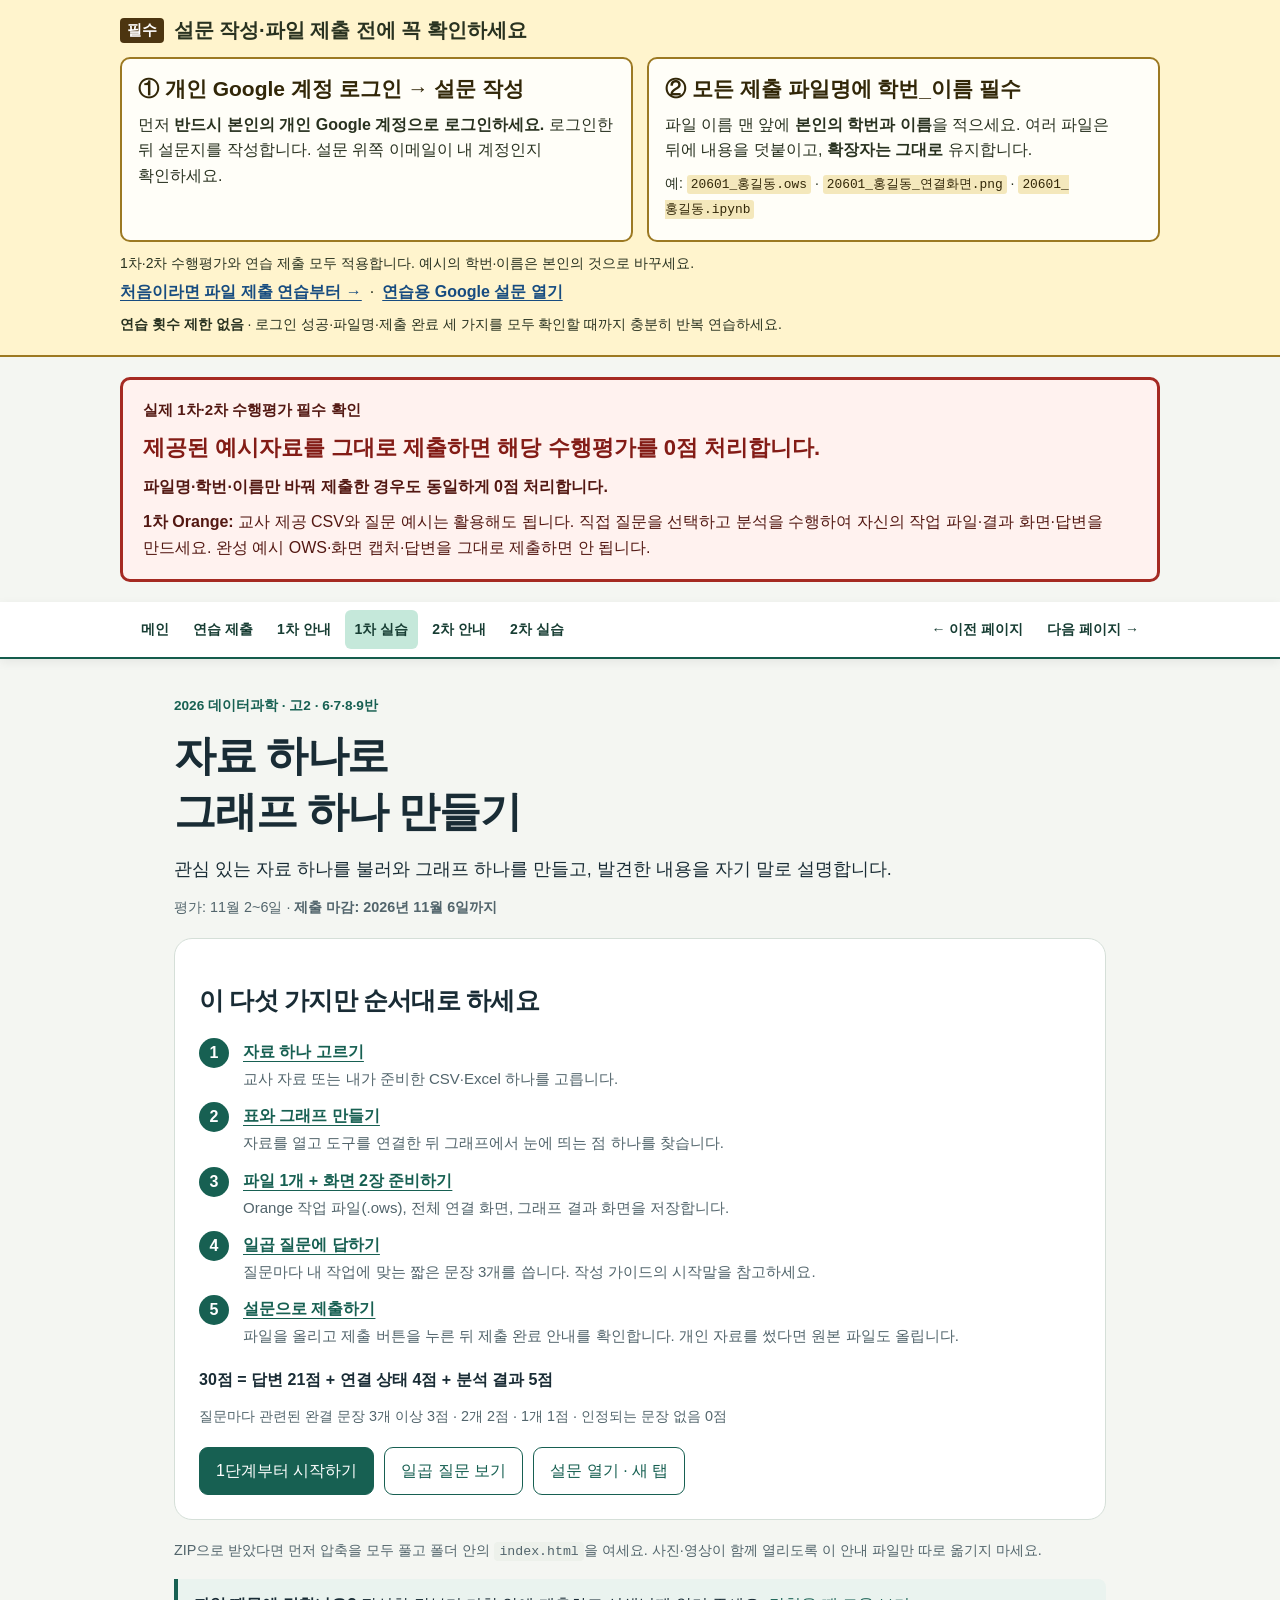
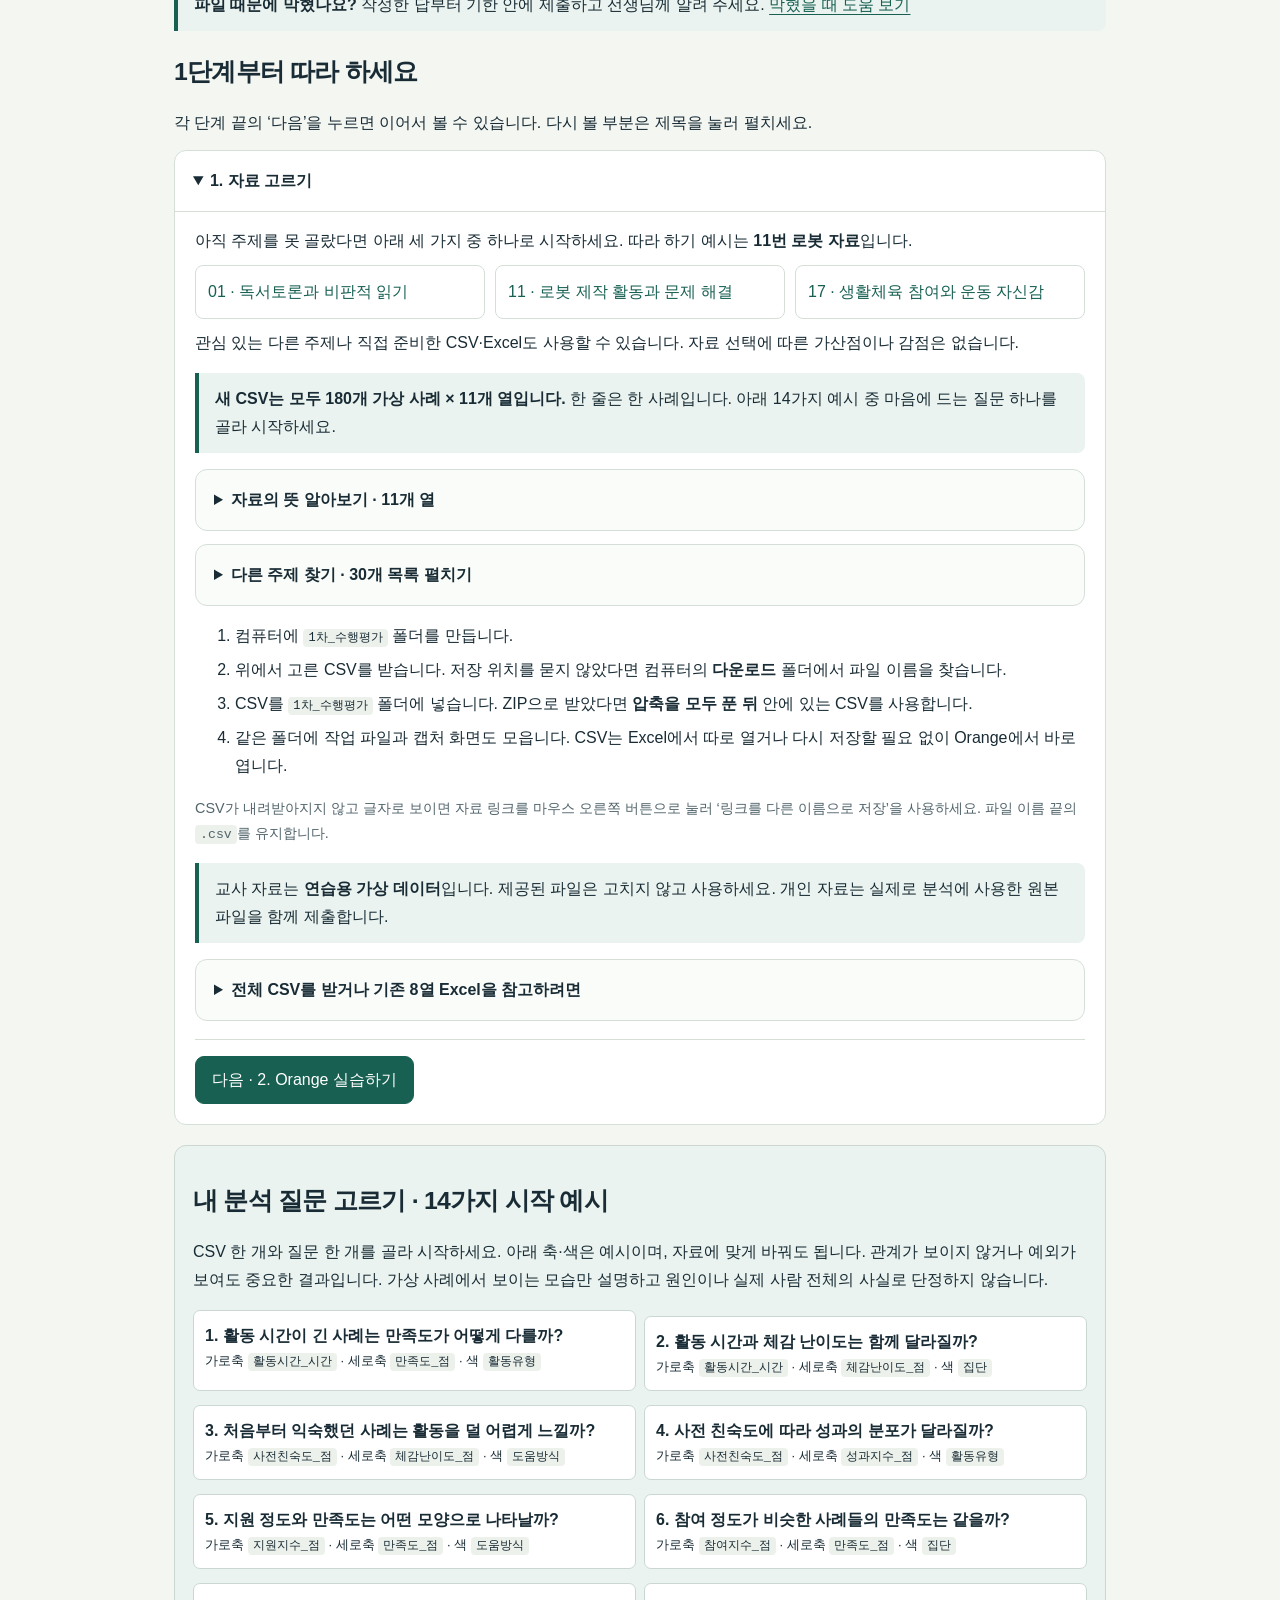
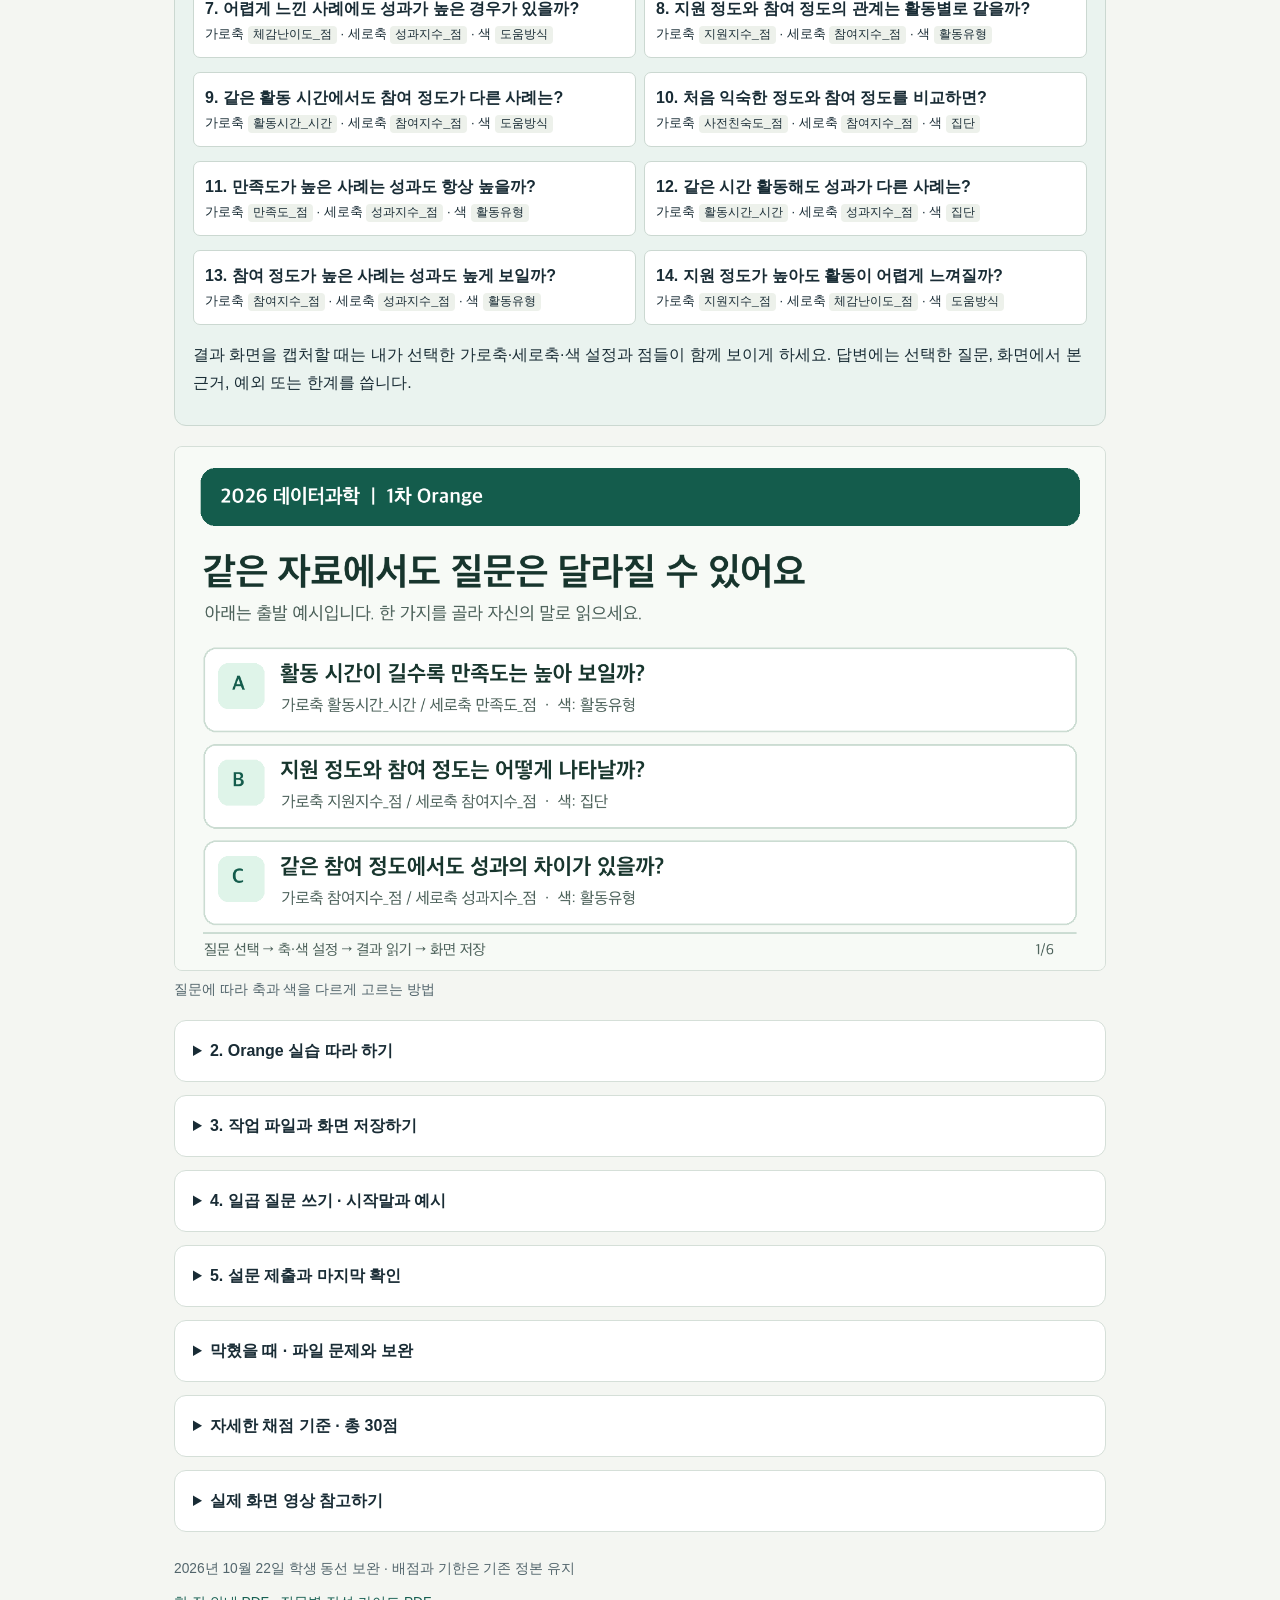
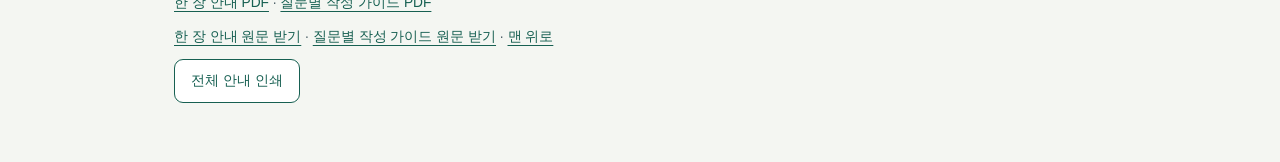
==== commit 181fc98e: "Help students repeat submission practice until all three checks succeed Constraint: Practice attempt" ====
--- a/docs/orange-guide/index.html
+++ b/docs/orange-guide/index.html
@@ -1,6 +1,6 @@
 <!doctype html><html lang="ko"><head><meta charset="utf-8"><meta name="viewport" content="width=device-width,initial-scale=1"><title>1차 Orange 수행평가 · 자료 하나로 그래프 만들기</title><style>
 :root{--ink:#192c35;--muted:#52656c;--paper:#f4f6f2;--line:#d5dfd8;--green:#176052;--soft:#eaf3ef;--orange:#a94316}*{box-sizing:border-box}html{scroll-behavior:smooth;scroll-padding-top:20px}body{margin:0;background:var(--paper);color:var(--ink);font-family:Arial,"Apple SD Gothic Neo","Malgun Gothic",sans-serif;line-height:1.75;word-break:keep-all}main{max-width:980px;margin:auto;padding:25px 24px 60px}a{color:var(--green);text-underline-offset:4px}h1,h2,h3{line-height:1.35;letter-spacing:-.03em}h1{font-size:clamp(1.8rem,4vw,2.6rem);margin:8px 0 14px}h2{font-size:1.55rem}h3{font-size:1.17rem}p{margin:10px 0}.eyebrow,.label{color:var(--green);font-weight:800;font-size:.85rem}.intro{margin-bottom:24px}.lead{font-size:1.12rem}.meta{font-size:.9rem;color:var(--muted)}.card{background:white;border:1px solid var(--line);border-radius:18px;padding:24px;margin:18px 0}.steps{list-style:none;padding:0;counter-reset:step}.steps li{counter-increment:step;display:grid;grid-template-columns:34px 1fr;gap:10px;margin:10px 0}.steps li:before{content:counter(step);background:var(--green);color:white;border-radius:50%;text-align:center;width:30px;height:30px;line-height:30px;font-weight:bold}.steps strong{display:block}.steps p{margin:0;color:var(--muted);font-size:.94rem}.actions{display:flex;flex-wrap:wrap;gap:10px;margin-top:18px}.button,button{border:1px solid var(--green);border-radius:9px;padding:9px 16px;background:var(--green);color:white;text-decoration:none;font:inherit;cursor:pointer}.secondary{background:white;color:var(--green)}details{background:white;border:1px solid var(--line);border-radius:12px;margin:13px 0}summary{padding:16px 18px;cursor:pointer;font-weight:800}details[open]>summary{border-bottom:1px solid var(--line)}.detail-body{padding:5px 20px 20px}.detail-body details{background:#fafcf9}.note{background:var(--soft);border-left:4px solid var(--green);padding:12px 16px;border-radius:0 8px 8px 0;margin:16px 0}.note.warning{background:#fff1e5;border-color:var(--orange)}.small{font-size:.9rem;color:var(--muted)}li+li{margin-top:6px}code,kbd{font-size:.92em;background:#edf1eb;border-radius:4px;padding:2px 5px;overflow-wrap:anywhere}figure{margin:18px 0}img{display:block;max-width:100%;height:auto;border:1px solid var(--line);border-radius:8px}figcaption{font-size:.86rem;color:var(--muted);margin-top:7px}.answer{background:var(--soft);padding:12px 16px;border-radius:8px}.question-block{border-top:1px solid var(--line);padding-top:16px;margin-top:20px}.question-block h3{color:var(--green)}.table-wrap{overflow-x:auto}table{border-collapse:collapse;width:100%;font-size:.92rem}th,td{text-align:left;border-bottom:1px solid var(--line);vertical-align:top;padding:10px}th{background:var(--soft)}.checks{list-style:none;padding:0}.checks label{display:flex;gap:10px;align-items:start}.checks input{width:19px;height:19px;flex:0 0 19px;margin-top:5px;accent-color:var(--green)}video{width:100%;max-height:550px;background:#172821;border-radius:10px}.skip{position:absolute;left:-9999px}.skip:focus{left:10px;top:5px;background:white;padding:10px}.footer{color:var(--muted);font-size:.86rem;margin-top:25px}a:focus-visible,button:focus-visible,summary:focus-visible{outline:3px solid var(--orange);outline-offset:4px}.topics{display:grid;grid-template-columns:repeat(3,1fr);gap:10px}.topic{display:block;border:1px solid var(--line);border-radius:8px;padding:12px;text-decoration:none}.flow{font-weight:bold;background:var(--soft);padding:12px 16px;white-space:pre-line}@media(max-width:600px){main{padding:18px 14px 40px}.card{padding:18px}.detail-body{padding:4px 14px 16px}.topics{grid-template-columns:1fr}.actions>a,.actions>button{flex:1;text-align:center}h1{font-size:1.85rem}.steps p{font-size:.91rem}}@media print{body{background:white;color:black;font-size:10pt}.actions,video,.skip,.no-print{display:none}main{max-width:none;padding:0}.card{border:0;padding:0;box-shadow:none}details{border:0}details>*{display:block!important}summary{padding:10px 0}details:not([open])>*:not(summary){display:block!important}.detail-body{padding:0}h2,h3{break-after:avoid}figure,.answer,table tr{break-inside:avoid}img{max-height:280px}a{color:black}.intro{break-after:page}}
-.steps a{display:block}.step-navigation{border-top:1px solid var(--line);padding-top:16px}.topics-list{columns:2;column-gap:28px}.topics-list li{break-inside:avoid;margin-bottom:8px}.topics-list a{display:inline-block;padding:4px 0}summary{min-height:48px}@media(max-width:600px){.topics-list{columns:1}.actions>a,.actions>button{flex:1 1 100%}}@media(prefers-reduced-motion:reduce){html{scroll-behavior:auto}}</style><style>.assessment-nav{position:sticky;top:0;z-index:100;background:#fff;border-bottom:2px solid #145c4c;box-shadow:0 3px 10px #0001}.assessment-nav-inner{max-width:1050px;margin:auto;padding:8px 16px;display:flex;flex-wrap:wrap;align-items:center;justify-content:space-between;gap:8px}.assessment-nav .global-nav{display:flex;flex-wrap:wrap;gap:4px}.assessment-nav a{display:inline-block;padding:7px 10px;border-radius:6px;color:#173d33;text-decoration:none;font-size:14px;font-weight:700}.assessment-nav a:hover,.assessment-nav a[aria-current=page]{background:#c5e8da}.assessment-neighbors{display:flex;gap:4px}.question-choices{padding:18px;background:#eaf3ef;border:1px solid #cbd8d1;border-radius:12px;margin:20px 0}.question-choices ol{list-style:none;display:grid;grid-template-columns:repeat(2,minmax(0,1fr));gap:8px;padding:0}.question-choices li{background:#fff;padding:11px;border-radius:7px;border:1px solid #cbd8d1}.question-choices li strong,.question-choices li span{display:block}.question-choices li span{font-size:13px}.question-choices code{white-space:nowrap}.diversity-visual{max-width:100%}@media(max-width:600px){.assessment-nav-inner{padding:4px 8px}.assessment-nav a{font-size:12px;padding:6px}.assessment-neighbors{width:100%;justify-content:space-between}.question-choices ol{grid-template-columns:1fr}}.branch-layout{width:min(100%,572px);margin-inline:auto}.branch-layout img{width:100%}</style><link rel="stylesheet" href="../submission-practice.css?v=52a40abe3c"><link rel="stylesheet" href="../caption-panel.css"><script src="../caption-panel.js?v=2bfcfc50e2" defer></script></head><body><aside class="login-notice" aria-label="제출 전 필수 안내"><div class="login-notice-inner"><p class="submission-notice-title"><span class="login-required">필수</span> 설문 작성·파일 제출 전에 꼭 확인하세요</p><div class="submission-rules"><div class="submission-rule"><strong>① 개인 Google 계정 로그인 → 설문 작성</strong><p>먼저 <b>반드시 본인의 개인 Google 계정으로 로그인하세요.</b> 로그인한 뒤 설문지를 작성합니다. 설문 위쪽 이메일이 내 계정인지 확인하세요.</p></div><div class="submission-rule"><strong>② 모든 제출 파일명에 학번_이름 필수</strong><p>파일 이름 맨 앞에 <b>본인의 학번과 이름</b>을 적으세요. 여러 파일은 뒤에 내용을 덧붙이고, <b>확장자는 그대로</b> 유지합니다.</p><p class="submission-name-example">예: <code>20601_홍길동.ows</code> · <code>20601_홍길동_연결화면.png</code> · <code>20601_홍길동.ipynb</code></p></div></div><p class="submission-scope">1차·2차 수행평가와 연습 제출 모두 적용합니다. 예시의 학번·이름은 본인의 것으로 바꾸세요.</p><div class="login-notice-links"><a class="" href="../practice.html">처음이라면 파일 제출 연습부터 →</a> · <a class="" href="https://docs.google.com/forms/d/e/1FAIpQLScZOqpPs9S-6z6NNaMuyRPG4v95KnQXw4QXtG5yP9WdSp2YLQ/viewform" target="_blank" rel="noopener noreferrer">연습용 Google 설문 열기</a></div></div></aside><aside class="example-policy" aria-label="예시자료 그대로 제출 시 0점 안내"><p class="example-policy-scope">실제 1차·2차 수행평가 필수 확인</p><strong class="example-policy-title">제공된 예시자료를 그대로 제출하면 해당 수행평가를 0점 처리합니다.</strong><p><b>파일명·학번·이름만 바꿔 제출한 경우도 동일하게 0점 처리합니다.</b></p><p><b>1차 Orange:</b> 교사 제공 CSV와 질문 예시는 활용해도 됩니다. 직접 질문을 선택하고 분석을 수행하여 자신의 작업 파일·결과 화면·답변을 만드세요. 완성 예시 OWS·화면 캡처·답변을 그대로 제출하면 안 됩니다.</p></aside><div class="assessment-nav"><div class="assessment-nav-inner"><nav class="global-nav" aria-label="전체 페이지 빠른 이동"><a href="../index.html">메인</a><a href="../practice.html">연습 제출</a><a href="../orange.html">1차 안내</a><a href="../orange-guide/index.html" aria-current="page">1차 실습</a><a href="../python.html">2차 안내</a><a href="../python-guide/index.html">2차 실습</a></nav><div class="assessment-neighbors"><a href="../orange.html">← 이전 페이지</a><a href="../python.html">다음 페이지 →</a></div></div></div><a class="skip" href="#start">본문으로 바로 가기</a><main><section class="intro" id="start"><p class="eyebrow">2026 데이터과학 · 고2 · 6·7·8·9반</p><h1>자료 하나로<br>그래프 하나 만들기</h1><p class="lead">관심 있는 자료 하나를 불러와 그래프 하나를 만들고, 발견한 내용을 자기 말로 설명합니다.</p><p class="meta">평가: 11월 2~6일 · <strong>제출 마감: 2026년 11월 6일까지</strong></p><div class="card"><h2>이 다섯 가지만 순서대로 하세요</h2><ol class="steps"><li><div><a href="#choose" data-open="choose"><strong>자료 하나 고르기</strong></a><p>교사 자료 또는 내가 준비한 CSV·Excel 하나를 고릅니다.</p></div></li><li><div><a href="#practice" data-open="practice"><strong>표와 그래프 만들기</strong></a><p>자료를 열고 도구를 연결한 뒤 그래프에서 눈에 띄는 점 하나를 찾습니다.</p></div></li><li><div><a href="#save" data-open="save"><strong>파일 1개 + 화면 2장 준비하기</strong></a><p>Orange 작업 파일(.ows), 전체 연결 화면, 그래프 결과 화면을 저장합니다.</p></div></li><li><div><a href="#answers" data-open="answers"><strong>일곱 질문에 답하기</strong></a><p>질문마다 내 작업에 맞는 짧은 문장 3개를 씁니다. 작성 가이드의 시작말을 참고하세요.</p></div></li><li><div><a href="#submit" data-open="submit"><strong>설문으로 제출하기</strong></a><p>파일을 올리고 제출 버튼을 누른 뒤 제출 완료 안내를 확인합니다. 개인 자료를 썼다면 원본 파일도 올립니다.</p></div></li></ol><p><strong>30점 = 답변 21점 + 연결 상태 4점 + 분석 결과 5점</strong></p><p class="small">질문마다 관련된 완결 문장 3개 이상 3점 · 2개 2점 · 1개 1점 · 인정되는 문장 없음 0점</p><div class="actions"><a class="button" href="#choose" data-open="choose">1단계부터 시작하기</a><a class="button secondary" href="#answers" data-open="answers">일곱 질문 보기</a><a class="button secondary" href="https://docs.google.com/forms/d/e/1FAIpQLSel8D22f8y8r0tWJYpux0EIqAKeGsD56wiYdUVHdgLPBNUaJA/viewform" target="_blank" rel="noopener">설문 열기 · 새 탭</a></div></div><p class="small">ZIP으로 받았다면 먼저 압축을 모두 풀고 폴더 안의 <code>index.html</code>을 여세요. 사진·영상이 함께 열리도록 이 안내 파일만 따로 옮기지 마세요.</p><p class="note"><strong>파일 때문에 막혔나요?</strong> 작성한 답부터 기한 안에 제출하고 선생님께 알려 주세요. <a href="#help" data-open="help">막혔을 때 도움 보기</a></p></section><h2>1단계부터 따라 하세요</h2><p>각 단계 끝의 ‘다음’을 누르면 이어서 볼 수 있습니다. 다시 볼 부분은 제목을 눌러 펼치세요.</p><details id="choose" open><summary>1. 자료 고르기</summary><div class="detail-body"><p>아직 주제를 못 골랐다면 아래 세 가지 중 하나로 시작하세요. 따라 하기 예시는 <strong>11번 로봇 자료</strong>입니다.</p><div class="topics"><a class="topic" href="downloads/학생배포/CSV/01_독서토론과_비판적_읽기.csv" download>01 · 독서토론과 비판적 읽기</a><a class="topic" href="downloads/학생배포/CSV/11_로봇_제작_활동과_문제_해결.csv" download>11 · 로봇 제작 활동과 문제 해결</a><a class="topic" href="downloads/학생배포/CSV/17_생활체육_참여와_운동_자신감.csv" download>17 · 생활체육 참여와 운동 자신감</a></div><p>관심 있는 다른 주제나 직접 준비한 CSV·Excel도 사용할 수 있습니다. 자료 선택에 따른 가산점이나 감점은 없습니다.</p><p class="note"><strong>새 CSV는 모두 180개 가상 사례 × 11개 열입니다.</strong> 한 줄은 한 사례입니다. 아래 14가지 예시 중 마음에 드는 질문 하나를 골라 시작하세요.</p><details id="data-basics"><summary>자료의 뜻 알아보기 · 11개 열</summary><div class="detail-body"><p><strong>30개 모두 같은 11개 열, 180개 가상 사례입니다.</strong> 주제를 바꾸어도 기본 분석 순서는 같습니다. 숫자와 집단·활동 이름은 주제마다 다릅니다. 한 줄은 한 사례이며 실제 학생 한 명을 조사한 기록이 아닙니다.</p><div class="table-wrap"><table><thead><tr><th>열 이름</th><th>쉽게 읽기</th></tr></thead><tbody><tr><th>사례번호</th><td>각 줄을 구분하는 이름표입니다. 계산이나 그래프 축에는 쓰지 않습니다.</td></tr><tr><th>집단</th><td>어떤 모임·환경·지역에 속한 사례인지 나타냅니다. 주제별로 3종류입니다.</td></tr><tr><th>활동유형</th><td>어떤 활동을 했는지 나타냅니다. 주제별로 4종류입니다.</td></tr><tr><th>활동시간_시간</th><td>활동에 쓴 가상 시간입니다. 단위는 시간이며 일별·주별 기간은 정해져 있지 않습니다.</td></tr><tr><th>지원지수_점</th><td>자료·도구·지도 등의 지원 정도를 나타내는 가상 점수입니다.</td></tr><tr><th>참여지수_점</th><td>활동에 참여한 정도를 나타내는 가상 점수입니다.</td></tr><tr><th>성과지수_점</th><td>해당 주제의 이해·학습·수행 정도를 나타내는 가상 점수입니다.</td></tr><tr><th>만족도_점</th><td>활동에 만족한 정도를 나타내는 가상 점수입니다.</td></tr><tr><th>도움방식</th><td>혼자 탐색·동료 도움·자료 참고·교사 설명 중 하나인 가상 범주입니다.</td></tr><tr><th>사전친숙도_점</th><td>활동을 시작하기 전 주제에 익숙했던 정도를 나타내는 가상 점수입니다.</td></tr><tr><th>체감난이도_점</th><td>활동 뒤 어렵다고 느낀 정도를 나타내는 가상 점수입니다. 높을수록 어렵게 느낀 것입니다.</td></tr></tbody></table></div>
+.steps a{display:block}.step-navigation{border-top:1px solid var(--line);padding-top:16px}.topics-list{columns:2;column-gap:28px}.topics-list li{break-inside:avoid;margin-bottom:8px}.topics-list a{display:inline-block;padding:4px 0}summary{min-height:48px}@media(max-width:600px){.topics-list{columns:1}.actions>a,.actions>button{flex:1 1 100%}}@media(prefers-reduced-motion:reduce){html{scroll-behavior:auto}}</style><style>.assessment-nav{position:sticky;top:0;z-index:100;background:#fff;border-bottom:2px solid #145c4c;box-shadow:0 3px 10px #0001}.assessment-nav-inner{max-width:1050px;margin:auto;padding:8px 16px;display:flex;flex-wrap:wrap;align-items:center;justify-content:space-between;gap:8px}.assessment-nav .global-nav{display:flex;flex-wrap:wrap;gap:4px}.assessment-nav a{display:inline-block;padding:7px 10px;border-radius:6px;color:#173d33;text-decoration:none;font-size:14px;font-weight:700}.assessment-nav a:hover,.assessment-nav a[aria-current=page]{background:#c5e8da}.assessment-neighbors{display:flex;gap:4px}.question-choices{padding:18px;background:#eaf3ef;border:1px solid #cbd8d1;border-radius:12px;margin:20px 0}.question-choices ol{list-style:none;display:grid;grid-template-columns:repeat(2,minmax(0,1fr));gap:8px;padding:0}.question-choices li{background:#fff;padding:11px;border-radius:7px;border:1px solid #cbd8d1}.question-choices li strong,.question-choices li span{display:block}.question-choices li span{font-size:13px}.question-choices code{white-space:nowrap}.diversity-visual{max-width:100%}@media(max-width:600px){.assessment-nav-inner{padding:4px 8px}.assessment-nav a{font-size:12px;padding:6px}.assessment-neighbors{width:100%;justify-content:space-between}.question-choices ol{grid-template-columns:1fr}}.branch-layout{width:min(100%,572px);margin-inline:auto}.branch-layout img{width:100%}</style><link rel="stylesheet" href="../submission-practice.css?v=6f11dae451"><link rel="stylesheet" href="../caption-panel.css"><script src="../caption-panel.js?v=2bfcfc50e2" defer></script></head><body><aside class="login-notice" aria-label="제출 전 필수 안내"><div class="login-notice-inner"><p class="submission-notice-title"><span class="login-required">필수</span> 설문 작성·파일 제출 전에 꼭 확인하세요</p><div class="submission-rules"><div class="submission-rule"><strong>① 개인 Google 계정 로그인 → 설문 작성</strong><p>먼저 <b>반드시 본인의 개인 Google 계정으로 로그인하세요.</b> 로그인한 뒤 설문지를 작성합니다. 설문 위쪽 이메일이 내 계정인지 확인하세요.</p></div><div class="submission-rule"><strong>② 모든 제출 파일명에 학번_이름 필수</strong><p>파일 이름 맨 앞에 <b>본인의 학번과 이름</b>을 적으세요. 여러 파일은 뒤에 내용을 덧붙이고, <b>확장자는 그대로</b> 유지합니다.</p><p class="submission-name-example">예: <code>20601_홍길동.ows</code> · <code>20601_홍길동_연결화면.png</code> · <code>20601_홍길동.ipynb</code></p></div></div><p class="submission-scope">1차·2차 수행평가와 연습 제출 모두 적용합니다. 예시의 학번·이름은 본인의 것으로 바꾸세요.</p><div class="login-notice-links"><a class="" href="../practice.html">처음이라면 파일 제출 연습부터 →</a> · <a class="" href="https://docs.google.com/forms/d/e/1FAIpQLScZOqpPs9S-6z6NNaMuyRPG4v95KnQXw4QXtG5yP9WdSp2YLQ/viewform" target="_blank" rel="noopener noreferrer">연습용 Google 설문 열기</a></div><p class="practice-repeat-note"><b>연습 횟수 제한 없음</b> · 로그인 성공·파일명·제출 완료 세 가지를 모두 확인할 때까지 충분히 반복 연습하세요.</p></div></aside><aside class="example-policy" aria-label="예시자료 그대로 제출 시 0점 안내"><p class="example-policy-scope">실제 1차·2차 수행평가 필수 확인</p><strong class="example-policy-title">제공된 예시자료를 그대로 제출하면 해당 수행평가를 0점 처리합니다.</strong><p><b>파일명·학번·이름만 바꿔 제출한 경우도 동일하게 0점 처리합니다.</b></p><p><b>1차 Orange:</b> 교사 제공 CSV와 질문 예시는 활용해도 됩니다. 직접 질문을 선택하고 분석을 수행하여 자신의 작업 파일·결과 화면·답변을 만드세요. 완성 예시 OWS·화면 캡처·답변을 그대로 제출하면 안 됩니다.</p></aside><div class="assessment-nav"><div class="assessment-nav-inner"><nav class="global-nav" aria-label="전체 페이지 빠른 이동"><a href="../index.html">메인</a><a href="../practice.html">연습 제출</a><a href="../orange.html">1차 안내</a><a href="../orange-guide/index.html" aria-current="page">1차 실습</a><a href="../python.html">2차 안내</a><a href="../python-guide/index.html">2차 실습</a></nav><div class="assessment-neighbors"><a href="../orange.html">← 이전 페이지</a><a href="../python.html">다음 페이지 →</a></div></div></div><a class="skip" href="#start">본문으로 바로 가기</a><main><section class="intro" id="start"><p class="eyebrow">2026 데이터과학 · 고2 · 6·7·8·9반</p><h1>자료 하나로<br>그래프 하나 만들기</h1><p class="lead">관심 있는 자료 하나를 불러와 그래프 하나를 만들고, 발견한 내용을 자기 말로 설명합니다.</p><p class="meta">평가: 11월 2~6일 · <strong>제출 마감: 2026년 11월 6일까지</strong></p><div class="card"><h2>이 다섯 가지만 순서대로 하세요</h2><ol class="steps"><li><div><a href="#choose" data-open="choose"><strong>자료 하나 고르기</strong></a><p>교사 자료 또는 내가 준비한 CSV·Excel 하나를 고릅니다.</p></div></li><li><div><a href="#practice" data-open="practice"><strong>표와 그래프 만들기</strong></a><p>자료를 열고 도구를 연결한 뒤 그래프에서 눈에 띄는 점 하나를 찾습니다.</p></div></li><li><div><a href="#save" data-open="save"><strong>파일 1개 + 화면 2장 준비하기</strong></a><p>Orange 작업 파일(.ows), 전체 연결 화면, 그래프 결과 화면을 저장합니다.</p></div></li><li><div><a href="#answers" data-open="answers"><strong>일곱 질문에 답하기</strong></a><p>질문마다 내 작업에 맞는 짧은 문장 3개를 씁니다. 작성 가이드의 시작말을 참고하세요.</p></div></li><li><div><a href="#submit" data-open="submit"><strong>설문으로 제출하기</strong></a><p>파일을 올리고 제출 버튼을 누른 뒤 제출 완료 안내를 확인합니다. 개인 자료를 썼다면 원본 파일도 올립니다.</p></div></li></ol><p><strong>30점 = 답변 21점 + 연결 상태 4점 + 분석 결과 5점</strong></p><p class="small">질문마다 관련된 완결 문장 3개 이상 3점 · 2개 2점 · 1개 1점 · 인정되는 문장 없음 0점</p><div class="actions"><a class="button" href="#choose" data-open="choose">1단계부터 시작하기</a><a class="button secondary" href="#answers" data-open="answers">일곱 질문 보기</a><a class="button secondary" href="https://docs.google.com/forms/d/e/1FAIpQLSel8D22f8y8r0tWJYpux0EIqAKeGsD56wiYdUVHdgLPBNUaJA/viewform" target="_blank" rel="noopener">설문 열기 · 새 탭</a></div></div><p class="small">ZIP으로 받았다면 먼저 압축을 모두 풀고 폴더 안의 <code>index.html</code>을 여세요. 사진·영상이 함께 열리도록 이 안내 파일만 따로 옮기지 마세요.</p><p class="note"><strong>파일 때문에 막혔나요?</strong> 작성한 답부터 기한 안에 제출하고 선생님께 알려 주세요. <a href="#help" data-open="help">막혔을 때 도움 보기</a></p></section><h2>1단계부터 따라 하세요</h2><p>각 단계 끝의 ‘다음’을 누르면 이어서 볼 수 있습니다. 다시 볼 부분은 제목을 눌러 펼치세요.</p><details id="choose" open><summary>1. 자료 고르기</summary><div class="detail-body"><p>아직 주제를 못 골랐다면 아래 세 가지 중 하나로 시작하세요. 따라 하기 예시는 <strong>11번 로봇 자료</strong>입니다.</p><div class="topics"><a class="topic" href="downloads/학생배포/CSV/01_독서토론과_비판적_읽기.csv" download>01 · 독서토론과 비판적 읽기</a><a class="topic" href="downloads/학생배포/CSV/11_로봇_제작_활동과_문제_해결.csv" download>11 · 로봇 제작 활동과 문제 해결</a><a class="topic" href="downloads/학생배포/CSV/17_생활체육_참여와_운동_자신감.csv" download>17 · 생활체육 참여와 운동 자신감</a></div><p>관심 있는 다른 주제나 직접 준비한 CSV·Excel도 사용할 수 있습니다. 자료 선택에 따른 가산점이나 감점은 없습니다.</p><p class="note"><strong>새 CSV는 모두 180개 가상 사례 × 11개 열입니다.</strong> 한 줄은 한 사례입니다. 아래 14가지 예시 중 마음에 드는 질문 하나를 골라 시작하세요.</p><details id="data-basics"><summary>자료의 뜻 알아보기 · 11개 열</summary><div class="detail-body"><p><strong>30개 모두 같은 11개 열, 180개 가상 사례입니다.</strong> 주제를 바꾸어도 기본 분석 순서는 같습니다. 숫자와 집단·활동 이름은 주제마다 다릅니다. 한 줄은 한 사례이며 실제 학생 한 명을 조사한 기록이 아닙니다.</p><div class="table-wrap"><table><thead><tr><th>열 이름</th><th>쉽게 읽기</th></tr></thead><tbody><tr><th>사례번호</th><td>각 줄을 구분하는 이름표입니다. 계산이나 그래프 축에는 쓰지 않습니다.</td></tr><tr><th>집단</th><td>어떤 모임·환경·지역에 속한 사례인지 나타냅니다. 주제별로 3종류입니다.</td></tr><tr><th>활동유형</th><td>어떤 활동을 했는지 나타냅니다. 주제별로 4종류입니다.</td></tr><tr><th>활동시간_시간</th><td>활동에 쓴 가상 시간입니다. 단위는 시간이며 일별·주별 기간은 정해져 있지 않습니다.</td></tr><tr><th>지원지수_점</th><td>자료·도구·지도 등의 지원 정도를 나타내는 가상 점수입니다.</td></tr><tr><th>참여지수_점</th><td>활동에 참여한 정도를 나타내는 가상 점수입니다.</td></tr><tr><th>성과지수_점</th><td>해당 주제의 이해·학습·수행 정도를 나타내는 가상 점수입니다.</td></tr><tr><th>만족도_점</th><td>활동에 만족한 정도를 나타내는 가상 점수입니다.</td></tr><tr><th>도움방식</th><td>혼자 탐색·동료 도움·자료 참고·교사 설명 중 하나인 가상 범주입니다.</td></tr><tr><th>사전친숙도_점</th><td>활동을 시작하기 전 주제에 익숙했던 정도를 나타내는 가상 점수입니다.</td></tr><tr><th>체감난이도_점</th><td>활동 뒤 어렵다고 느낀 정도를 나타내는 가상 점수입니다. 높을수록 어렵게 느낀 것입니다.</td></tr></tbody></table></div>
 <p>여섯 가지 점수는 모두 0~100점 범위의 연습용 값입니다. 실제 시험 성적이나 검증된 설문 점수가 아닙니다.</p>
 <p>질문은 한 가지만 골라도 됩니다. 선택한 질문에 맞춰 산점도의 숫자 열 두 개와 범주 색을 고르세요. <a href="#question-choices">14가지 질문 예시 보기</a></p><p class="note"><strong>빈칸은 0점이 아닙니다.</strong> 각 자료의 참여 열 4칸, 성과 열 3칸이 비어 있습니다. 두 축을 함께 보면 180개 중 174개 사례가 그려지는 것이 정상입니다. 빈칸을 임의로 채우거나 원본을 고치지 않습니다.</p>
 <p>기후 주제의 ‘기온’은 활동 이름이고 기온 측정값이 아닙니다. 보건 주제도 환자 기록이 아닙니다. 발견한 관계를 원인으로 단정하거나 실제 사람 전체의 사실로 설명하지 않습니다.</p></div></details><details id="all-topics"><summary>다른 주제 찾기 · 30개 목록 펼치기</summary><div class="detail-body"><p>제목을 누르면 해당 CSV 한 개를 받을 수 있습니다.</p><ul class="topics-list"><li><a href="downloads/학생배포/CSV/01_독서토론과_비판적_읽기.csv" download>01 독서토론과 비판적 읽기</a></li><li><a href="downloads/학생배포/CSV/02_외국어_학습_방식과_표현력.csv" download>02 외국어 학습 방식과 표현력</a></li><li><a href="downloads/학생배포/CSV/03_박물관_해설과_관람_이해.csv" download>03 박물관 해설과 관람 이해</a></li><li><a href="downloads/학생배포/CSV/04_지역_봉사활동과_공동체_참여.csv" download>04 지역 봉사활동과 공동체 참여</a></li><li><a href="downloads/학생배포/CSV/05_청소년_미디어_이용과_정보_판별.csv" download>05 청소년 미디어 이용과 정보 판별</a></li><li><a href="downloads/학생배포/CSV/06_대중교통_이용_경험과_이동_만족.csv" download>06 대중교통 이용 경험과 이동 만족</a></li><li><a href="downloads/학생배포/CSV/07_지역_축제_참여와_문화_접근.csv" download>07 지역 축제 참여와 문화 접근</a></li><li><a href="downloads/학생배포/CSV/08_도시_녹지_관찰과_생태_이해.csv" download>08 도시 녹지 관찰과 생태 이해</a></li><li><a href="downloads/학생배포/CSV/09_기후_자료_탐구와_변화_인식.csv" download>09 기후 자료 탐구와 변화 인식</a></li><li><a href="downloads/학생배포/CSV/10_실험_설계_활동과_과학_이해.csv" download>10 실험 설계 활동과 과학 이해</a></li><li><a href="downloads/학생배포/CSV/11_로봇_제작_활동과_문제_해결.csv" download>11 로봇 제작 활동과 문제 해결</a></li><li><a href="downloads/학생배포/CSV/12_앱_제작_경험과_사용성_평가.csv" download>12 앱 제작 경험과 사용성 평가</a></li><li><a href="downloads/학생배포/CSV/13_친환경_건축_모형과_설계_이해.csv" download>13 친환경 건축 모형과 설계 이해</a></li><li><a href="downloads/학생배포/CSV/14_교통_안전_설계와_위험_인식.csv" download>14 교통 안전 설계와 위험 인식</a></li><li><a href="downloads/학생배포/CSV/15_악기_연습과_연주_자신감.csv" download>15 악기 연습과 연주 자신감</a></li><li><a href="downloads/학생배포/CSV/16_미술_표현_활동과_작품_이해.csv" download>16 미술 표현 활동과 작품 이해</a></li><li><a href="downloads/학생배포/CSV/17_생활체육_참여와_운동_자신감.csv" download>17 생활체육 참여와 운동 자신감</a></li><li><a href="downloads/학생배포/CSV/18_무용_연습과_표현력.csv" download>18 무용 연습과 표현력</a></li><li><a href="downloads/학생배포/CSV/19_사료_탐구와_역사적_해석.csv" download>19 사료 탐구와 역사적 해석</a></li><li><a href="downloads/학생배포/CSV/20_지역_유산_답사와_보존_인식.csv" download>20 지역 유산 답사와 보존 인식</a></li><li><a href="downloads/학생배포/CSV/21_윤리_토론과_논증력.csv" download>21 윤리 토론과 논증력</a></li><li><a href="downloads/학생배포/CSV/22_질문_만들기와_개념_이해.csv" download>22 질문 만들기와 개념 이해</a></li><li><a href="downloads/학생배포/CSV/23_건강_교육과_생활습관_이해.csv" download>23 건강 교육과 생활습관 이해</a></li><li><a href="downloads/학생배포/CSV/24_응급처치_교육과_대응_자신감.csv" download>24 응급처치 교육과 대응 자신감</a></li><li><a href="downloads/학생배포/CSV/25_소비_계획_활동과_금융_이해.csv" download>25 소비 계획 활동과 금융 이해</a></li><li><a href="downloads/학생배포/CSV/26_도시농업_체험과_재배_이해.csv" download>26 도시농업 체험과 재배 이해</a></li><li><a href="downloads/학생배포/CSV/27_또래_학습_지원과_학습_자신감.csv" download>27 또래 학습 지원과 학습 자신감</a></li><li><a href="downloads/학생배포/CSV/28_여행_계획_활동과_지역_이해.csv" download>28 여행 계획 활동과 지역 이해</a></li><li><a href="downloads/학생배포/CSV/29_소규모_프로젝트_운영과_협업_성과.csv" download>29 소규모 프로젝트 운영과 협업 성과</a></li><li><a href="downloads/학생배포/CSV/30_지역_환경_실천과_지속가능성_이해.csv" download>30 지역 환경 실천과 지속가능성 이해</a></li></ul></div></details><ol><li>컴퓨터에 <code>1차_수행평가</code> 폴더를 만듭니다.</li><li>위에서 고른 CSV를 받습니다. 저장 위치를 묻지 않았다면 컴퓨터의 <strong>다운로드</strong> 폴더에서 파일 이름을 찾습니다.</li><li>CSV를 <code>1차_수행평가</code> 폴더에 넣습니다. ZIP으로 받았다면 <strong>압축을 모두 푼 뒤</strong> 안에 있는 CSV를 사용합니다.</li><li>같은 폴더에 작업 파일과 캡처 화면도 모읍니다. CSV는 Excel에서 따로 열거나 다시 저장할 필요 없이 Orange에서 바로 엽니다.</li></ol><p class="small">CSV가 내려받아지지 않고 글자로 보이면 자료 링크를 마우스 오른쪽 버튼으로 눌러 ‘링크를 다른 이름으로 저장’을 사용하세요. 파일 이름 끝의 <code>.csv</code>를 유지합니다.</p><p class="note">교사 자료는 <strong>연습용 가상 데이터</strong>입니다. 제공된 파일은 고치지 않고 사용하세요. 개인 자료는 실제로 분석에 사용한 원본 파일을 함께 제출합니다.</p><details><summary>전체 CSV를 받거나 기존 8열 Excel을 참고하려면</summary><div class="detail-body"><p><a href="downloads/학생배포_CSV_30주제.zip" download>30개 주제 CSV 전체 ZIP 받기</a> · <a href="downloads/학생배포_Excel_원본보관.zip" download>기존 8열 Excel 원본 ZIP 받기 · 이번 CSV와 열 수 다름</a></p><p>자료 하나만 골라도 됩니다. 모든 자료를 분석할 필요는 없습니다.</p></div></details><nav class="actions step-navigation" aria-label="실습 단계 이동"><a class="button" href="#practice" data-open="practice" data-from="choose" data-direction="next">다음 · 2. Orange 실습하기</a></nav></div></details><section class="question-choices" id="question-choices"><h2>내 분석 질문 고르기 · 14가지 시작 예시</h2><p>CSV 한 개와 질문 한 개를 골라 시작하세요. 아래 축·색은 예시이며, 자료에 맞게 바꿔도 됩니다. 관계가 보이지 않거나 예외가 보여도 중요한 결과입니다. 가상 사례에서 보이는 모습만 설명하고 원인이나 실제 사람 전체의 사실로 단정하지 않습니다.</p><ol><li><strong>1. 활동 시간이 긴 사례는 만족도가 어떻게 다를까?</strong><span>가로축 <code>활동시간_시간</code> · 세로축 <code>만족도_점</code> · 색 <code>활동유형</code></span></li><li><strong>2. 활동 시간과 체감 난이도는 함께 달라질까?</strong><span>가로축 <code>활동시간_시간</code> · 세로축 <code>체감난이도_점</code> · 색 <code>집단</code></span></li><li><strong>3. 처음부터 익숙했던 사례는 활동을 덜 어렵게 느낄까?</strong><span>가로축 <code>사전친숙도_점</code> · 세로축 <code>체감난이도_점</code> · 색 <code>도움방식</code></span></li><li><strong>4. 사전 친숙도에 따라 성과의 분포가 달라질까?</strong><span>가로축 <code>사전친숙도_점</code> · 세로축 <code>성과지수_점</code> · 색 <code>활동유형</code></span></li><li><strong>5. 지원 정도와 만족도는 어떤 모양으로 나타날까?</strong><span>가로축 <code>지원지수_점</code> · 세로축 <code>만족도_점</code> · 색 <code>도움방식</code></span></li><li><strong>6. 참여 정도가 비슷한 사례들의 만족도는 같을까?</strong><span>가로축 <code>참여지수_점</code> · 세로축 <code>만족도_점</code> · 색 <code>집단</code></span></li><li><strong>7. 어렵게 느낀 사례에도 성과가 높은 경우가 있을까?</strong><span>가로축 <code>체감난이도_점</code> · 세로축 <code>성과지수_점</code> · 색 <code>도움방식</code></span></li><li><strong>8. 지원 정도와 참여 정도의 관계는 활동별로 같을까?</strong><span>가로축 <code>지원지수_점</code> · 세로축 <code>참여지수_점</code> · 색 <code>활동유형</code></span></li><li><strong>9. 같은 활동 시간에서도 참여 정도가 다른 사례는?</strong><span>가로축 <code>활동시간_시간</code> · 세로축 <code>참여지수_점</code> · 색 <code>도움방식</code></span></li><li><strong>10. 처음 익숙한 정도와 참여 정도를 비교하면?</strong><span>가로축 <code>사전친숙도_점</code> · 세로축 <code>참여지수_점</code> · 색 <code>집단</code></span></li><li><strong>11. 만족도가 높은 사례는 성과도 항상 높을까?</strong><span>가로축 <code>만족도_점</code> · 세로축 <code>성과지수_점</code> · 색 <code>활동유형</code></span></li><li><strong>12. 같은 시간 활동해도 성과가 다른 사례는?</strong><span>가로축 <code>활동시간_시간</code> · 세로축 <code>성과지수_점</code> · 색 <code>집단</code></span></li><li><strong>13. 참여 정도가 높은 사례는 성과도 높게 보일까?</strong><span>가로축 <code>참여지수_점</code> · 세로축 <code>성과지수_점</code> · 색 <code>활동유형</code></span></li><li><strong>14. 지원 정도가 높아도 활동이 어렵게 느껴질까?</strong><span>가로축 <code>지원지수_점</code> · 세로축 <code>체감난이도_점</code> · 색 <code>도움방식</code></span></li></ol><p>결과 화면을 캡처할 때는 내가 선택한 가로축·세로축·색 설정과 점들이 함께 보이게 하세요. 답변에는 선택한 질문, 화면에서 본 근거, 예외 또는 한계를 씁니다.</p></section><figure><img class="diversity-visual" src="assets/01_question_choices.png" alt="서로 다른 세 분석 질문과 그에 맞는 가로축·세로축·색 설정을 보여 주는 설명 그림"><figcaption>질문에 따라 축과 색을 다르게 고르는 방법</figcaption></figure><details id="practice"><summary>2. Orange 실습 따라 하기</summary><div class="detail-body"><p><strong>위젯</strong>은 Orange의 작은 도구입니다. 이번 예시에서는 File(자료 열기), Data Table(표 보기), Scatter Plot(점으로 보는 그래프)을 씁니다. 목적에 맞는 다른 도구도 사용할 수 있습니다.</p><p class="note">아래 화면은 <strong>11번 자료의 예시</strong>입니다. 다른 교사 주제를 골랐다면 그 CSV로 진행하세요. 개인 자료를 골랐다면 내 자료에 있는 숫자 항목으로 두 축을 고르고, 화면의 숫자나 열 이름이 예시와 달라도 괜찮습니다.</p><h3>① 새 작업에 도구 세 개 놓기</h3><ol><li>Orange의 <strong>New</strong> 또는 상단 메뉴 <strong>File → New</strong>로 새 작업을 엽니다.</li><li>왼쪽 <strong>Data</strong>에서 <strong>File</strong>과 <strong>Data Table</strong>을 작업 화면으로 끌어 놓습니다.</li><li>왼쪽 <strong>Visualize</strong>에서 <strong>Scatter Plot</strong>을 끌어 놓습니다. <strong>File은 왼쪽 가운데, Data Table은 오른쪽 위, Scatter Plot은 오른쪽 아래</strong>로 벌려 놓으세요. 두 연결선을 따로 볼 수 있습니다.</li></ol><figure><a href="assets/00_new.png" target="_blank" rel="noopener"><img loading="lazy" src="assets/00_new.png" alt="실제 Orange 새 작업 화면. 왼쪽 도구 목록에서 이름을 찾아 가져옵니다."></a><figcaption>실제 Orange 새 작업 화면. 왼쪽 도구 목록에서 이름을 찾아 가져옵니다. · 누르면 크게 볼 수 있습니다.</figcaption></figure><h3>② 자료 열기</h3><ol><li>작업 화면의 <strong>File 도구를 두 번</strong> 누릅니다.</li><li><strong>폴더 모양 버튼</strong>을 눌러 <code>1차_수행평가</code> 폴더 안의 <strong>내가 고른 CSV</strong>를 선택합니다. 따라 하기 예시는 11번 파일입니다.</li><li>이 예시는 자료 <strong>180개</strong>를 불러옵니다. 확인한 뒤 도구 창을 닫습니다.</li></ol><p class="small">CSV에는 시트 선택이 없습니다. 교사 Excel 원본을 사용한다면 ‘데이터’ 시트를 고릅니다.</p><figure><a href="assets/csv_video_import.png?v=279d22fe20" target="_blank" rel="noopener"><img loading="lazy" src="assets/csv_video_import.png?v=279d22fe20" alt="현재 11열 CSV를 읽은 실제 화면. 180개 사례와 10 features, 1 meta attribute를 확인합니다."></a><figcaption>현재 11열 CSV를 읽은 실제 화면. 180개 사례와 10 features, 1 meta attribute를 확인합니다. · 누르면 크게 볼 수 있습니다.</figcaption></figure><h3>③ File에서 두 곳으로 연결하기</h3><p><strong>왜 두 곳에 연결할까요?</strong> File은 CSV를 읽어 같은 자료를 두 도구로 보냅니다. <strong>Data Table</strong>에서는 행 수·열 이름·값과 빈칸을 확인해 자료를 제대로 읽었는지 살핍니다. <strong>Scatter Plot</strong>에서는 고른 숫자 열 두 개를 가로축·세로축에 놓아 점의 분포와 예외를 봅니다. 따라서 <strong>File → Data Table</strong>과 <strong>File → Scatter Plot</strong>을 각각 연결하세요. Data Table을 거쳐 Scatter Plot으로 잇는 순서가 아니라, 같은 원자료가 두 갈래로 갑니다.</p><p>File을 왼쪽 가운데에 두고 Data Table을 오른쪽 위, Scatter Plot을 오른쪽 아래에 두면 두 선의 출발점과 도착점이 겹치지 않아 확인하기 쉽습니다. 두 선에 <code>Data</code>가 표시되는지 살펴보세요. 위치 자체가 점수 기준은 아니며, 이 배치는 연결을 쉽게 확인하기 위한 예시입니다.</p><div class="flow" role="img" aria-label="File에서 Data Table과 Scatter Plot으로 각각 직접 연결">File → Data Table (표 보기)
--- a/docs/submission-practice.css
+++ b/docs/submission-practice.css
@@ -17,6 +17,7 @@
 .login-notice a:hover{color:#145c4c}
 .login-notice a:focus-visible{outline:3px solid #145c4c;outline-offset:3px}
 .login-notice-links{display:flex;flex-wrap:wrap;gap:5px 8px}
+.login-notice .practice-repeat-note{margin-top:8px;font-size:14px}
 .example-policy{box-sizing:border-box;width:min(100% - 28px,1040px);margin:20px auto;padding:18px 20px;border:3px solid #a52a22;border-radius:10px;background:#fff2ef;color:#531812;font-family:-apple-system,BlinkMacSystemFont,"Apple SD Gothic Neo","Malgun Gothic",sans-serif;line-height:1.65}
 .example-policy .example-policy-scope{margin:0 0 8px;font-size:15px;font-weight:800}
 .example-policy .example-policy-title{display:block;margin-bottom:10px;font-size:22px;line-height:1.5;color:#831c16}
@@ -26,6 +27,16 @@
 .practice-actions{display:flex;flex-wrap:wrap;gap:12px;margin:20px 0 12px}
 .practice-actions .button{white-space:normal}
 .practice-small{font-size:15px;color:#4d625b}
+.practice-repeat{border:2px solid #145c4c;background:#e7f4ed;color:#173d33}
+.practice-repeat>strong{font-size:22px}
+.practice-checklist{min-width:0;margin:20px 0;padding:16px;border:2px solid #145c4c;border-radius:10px;background:#f1f8f4}
+.practice-checklist legend{padding:0 8px;font-size:22px;font-weight:800;color:#173d33}
+.practice-checklist label{display:flex;align-items:flex-start;gap:12px;margin:10px 0;padding:16px;border:1px solid #a5beb3;border-radius:8px;background:#fff;cursor:pointer}
+.practice-checklist input{flex:0 0 auto;width:24px;height:24px;margin:3px 0 0;accent-color:#145c4c}
+.practice-checklist input:focus-visible{outline:3px solid #174c80;outline-offset:3px}
+.practice-checklist span{min-width:0;line-height:1.7}
+.practice-checklist strong{display:block;font-size:20px;color:#173d33}
+.practice-checklist code{white-space:normal;overflow-wrap:anywhere}
 .practice-steps{grid-template-columns:1fr}
 .practice-steps li{padding-bottom:22px}
 .practice-help dt{font-weight:800;margin-top:22px}
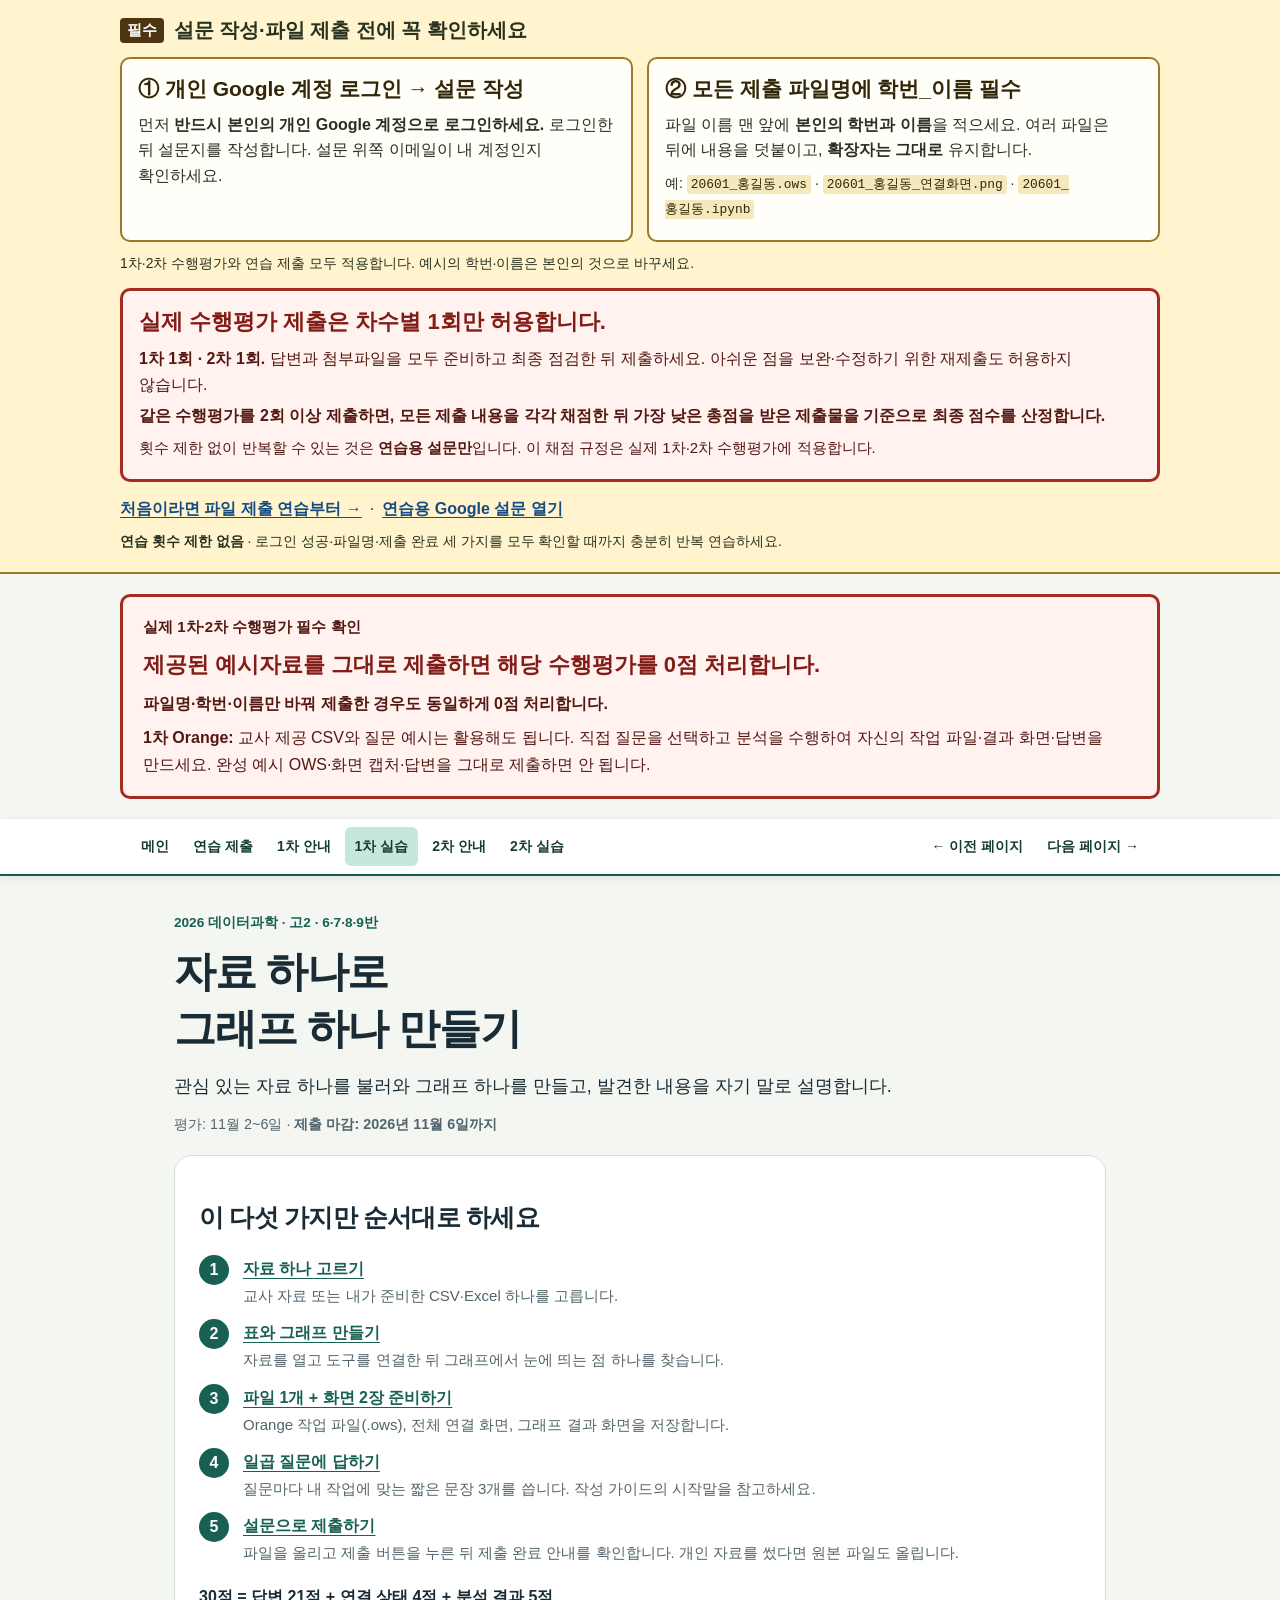
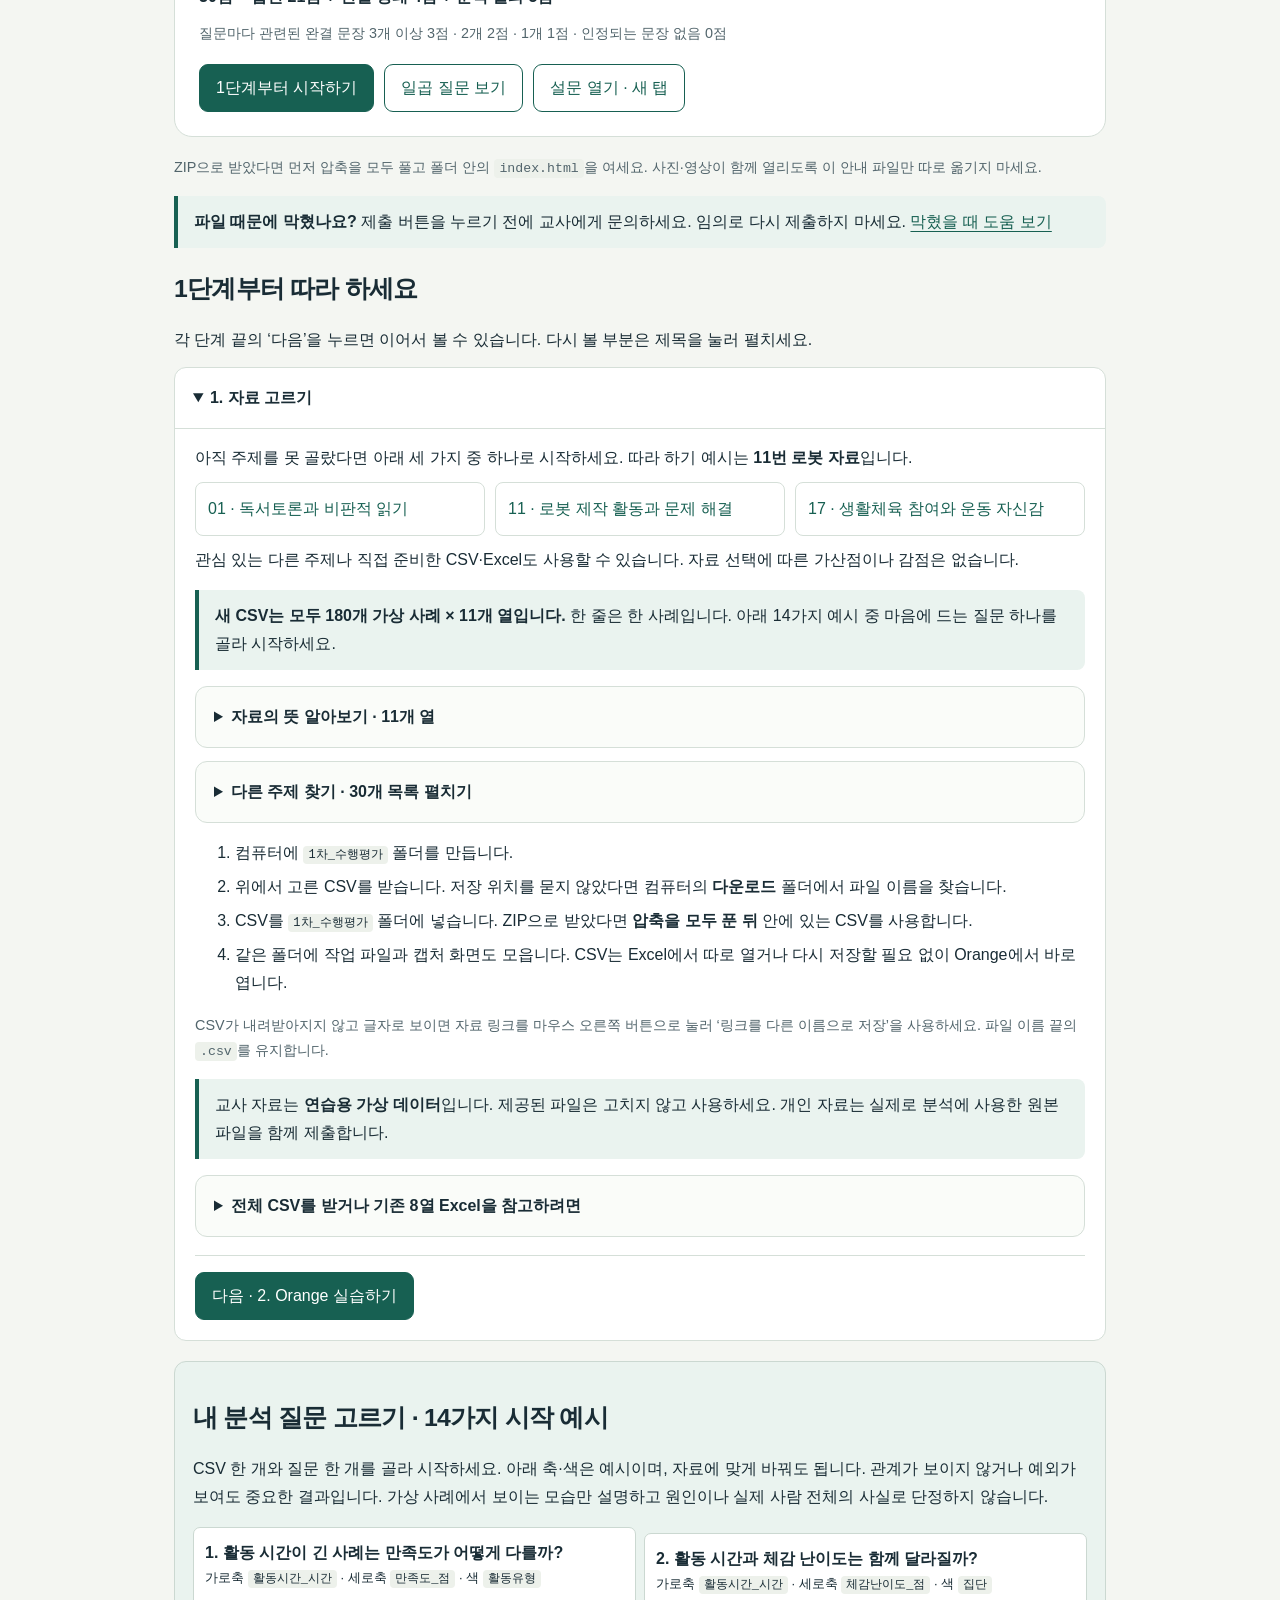
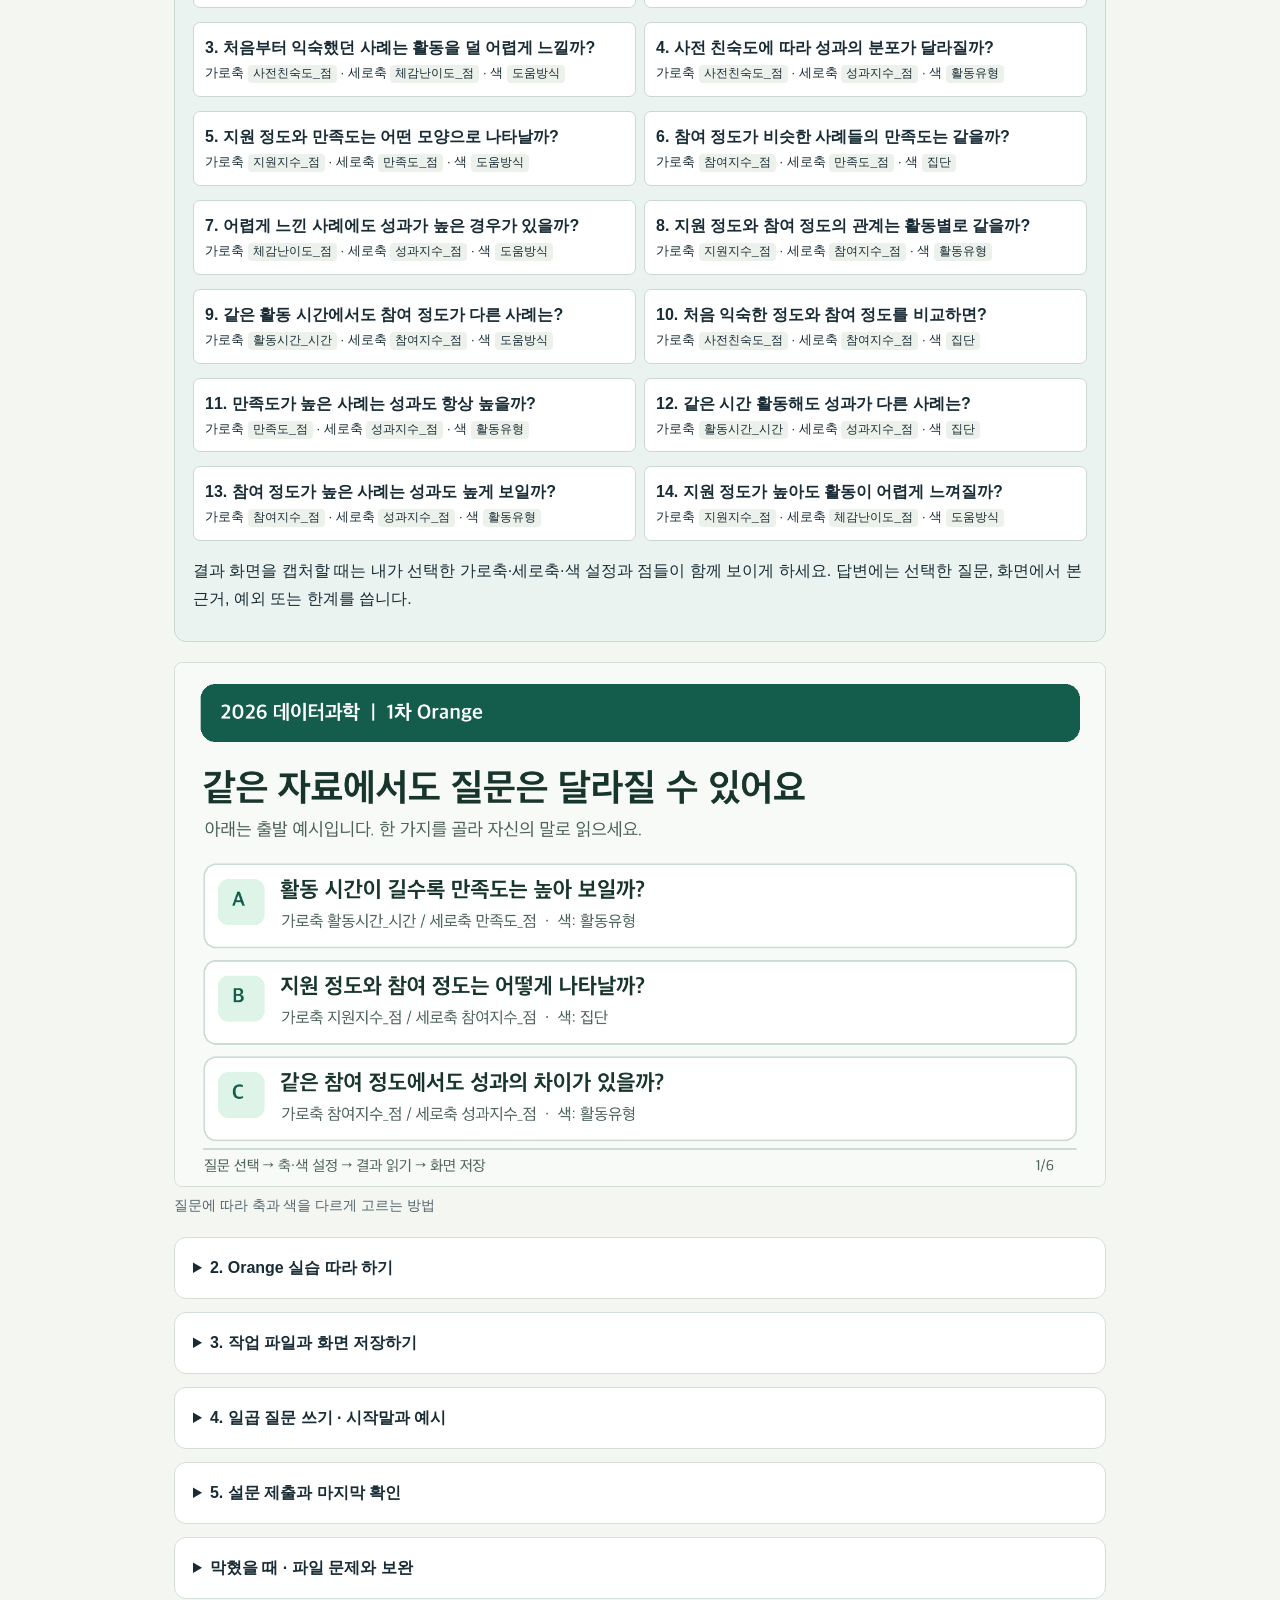
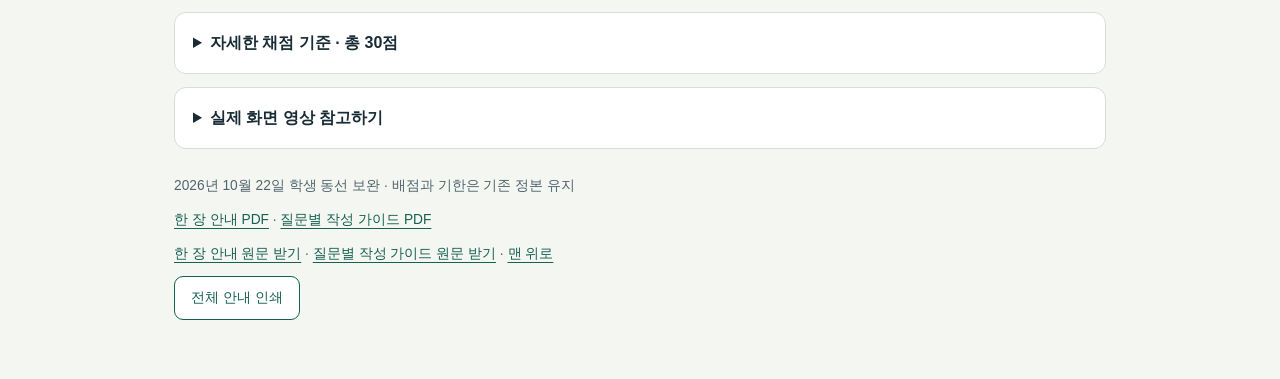
==== commit 4fd94622: "Make final assessment submission rules unambiguous before students submit Constraint: Each assessmen" ====
--- a/docs/orange-guide/index.html
+++ b/docs/orange-guide/index.html
@@ -1,6 +1,6 @@
 <!doctype html><html lang="ko"><head><meta charset="utf-8"><meta name="viewport" content="width=device-width,initial-scale=1"><title>1차 Orange 수행평가 · 자료 하나로 그래프 만들기</title><style>
 :root{--ink:#192c35;--muted:#52656c;--paper:#f4f6f2;--line:#d5dfd8;--green:#176052;--soft:#eaf3ef;--orange:#a94316}*{box-sizing:border-box}html{scroll-behavior:smooth;scroll-padding-top:20px}body{margin:0;background:var(--paper);color:var(--ink);font-family:Arial,"Apple SD Gothic Neo","Malgun Gothic",sans-serif;line-height:1.75;word-break:keep-all}main{max-width:980px;margin:auto;padding:25px 24px 60px}a{color:var(--green);text-underline-offset:4px}h1,h2,h3{line-height:1.35;letter-spacing:-.03em}h1{font-size:clamp(1.8rem,4vw,2.6rem);margin:8px 0 14px}h2{font-size:1.55rem}h3{font-size:1.17rem}p{margin:10px 0}.eyebrow,.label{color:var(--green);font-weight:800;font-size:.85rem}.intro{margin-bottom:24px}.lead{font-size:1.12rem}.meta{font-size:.9rem;color:var(--muted)}.card{background:white;border:1px solid var(--line);border-radius:18px;padding:24px;margin:18px 0}.steps{list-style:none;padding:0;counter-reset:step}.steps li{counter-increment:step;display:grid;grid-template-columns:34px 1fr;gap:10px;margin:10px 0}.steps li:before{content:counter(step);background:var(--green);color:white;border-radius:50%;text-align:center;width:30px;height:30px;line-height:30px;font-weight:bold}.steps strong{display:block}.steps p{margin:0;color:var(--muted);font-size:.94rem}.actions{display:flex;flex-wrap:wrap;gap:10px;margin-top:18px}.button,button{border:1px solid var(--green);border-radius:9px;padding:9px 16px;background:var(--green);color:white;text-decoration:none;font:inherit;cursor:pointer}.secondary{background:white;color:var(--green)}details{background:white;border:1px solid var(--line);border-radius:12px;margin:13px 0}summary{padding:16px 18px;cursor:pointer;font-weight:800}details[open]>summary{border-bottom:1px solid var(--line)}.detail-body{padding:5px 20px 20px}.detail-body details{background:#fafcf9}.note{background:var(--soft);border-left:4px solid var(--green);padding:12px 16px;border-radius:0 8px 8px 0;margin:16px 0}.note.warning{background:#fff1e5;border-color:var(--orange)}.small{font-size:.9rem;color:var(--muted)}li+li{margin-top:6px}code,kbd{font-size:.92em;background:#edf1eb;border-radius:4px;padding:2px 5px;overflow-wrap:anywhere}figure{margin:18px 0}img{display:block;max-width:100%;height:auto;border:1px solid var(--line);border-radius:8px}figcaption{font-size:.86rem;color:var(--muted);margin-top:7px}.answer{background:var(--soft);padding:12px 16px;border-radius:8px}.question-block{border-top:1px solid var(--line);padding-top:16px;margin-top:20px}.question-block h3{color:var(--green)}.table-wrap{overflow-x:auto}table{border-collapse:collapse;width:100%;font-size:.92rem}th,td{text-align:left;border-bottom:1px solid var(--line);vertical-align:top;padding:10px}th{background:var(--soft)}.checks{list-style:none;padding:0}.checks label{display:flex;gap:10px;align-items:start}.checks input{width:19px;height:19px;flex:0 0 19px;margin-top:5px;accent-color:var(--green)}video{width:100%;max-height:550px;background:#172821;border-radius:10px}.skip{position:absolute;left:-9999px}.skip:focus{left:10px;top:5px;background:white;padding:10px}.footer{color:var(--muted);font-size:.86rem;margin-top:25px}a:focus-visible,button:focus-visible,summary:focus-visible{outline:3px solid var(--orange);outline-offset:4px}.topics{display:grid;grid-template-columns:repeat(3,1fr);gap:10px}.topic{display:block;border:1px solid var(--line);border-radius:8px;padding:12px;text-decoration:none}.flow{font-weight:bold;background:var(--soft);padding:12px 16px;white-space:pre-line}@media(max-width:600px){main{padding:18px 14px 40px}.card{padding:18px}.detail-body{padding:4px 14px 16px}.topics{grid-template-columns:1fr}.actions>a,.actions>button{flex:1;text-align:center}h1{font-size:1.85rem}.steps p{font-size:.91rem}}@media print{body{background:white;color:black;font-size:10pt}.actions,video,.skip,.no-print{display:none}main{max-width:none;padding:0}.card{border:0;padding:0;box-shadow:none}details{border:0}details>*{display:block!important}summary{padding:10px 0}details:not([open])>*:not(summary){display:block!important}.detail-body{padding:0}h2,h3{break-after:avoid}figure,.answer,table tr{break-inside:avoid}img{max-height:280px}a{color:black}.intro{break-after:page}}
-.steps a{display:block}.step-navigation{border-top:1px solid var(--line);padding-top:16px}.topics-list{columns:2;column-gap:28px}.topics-list li{break-inside:avoid;margin-bottom:8px}.topics-list a{display:inline-block;padding:4px 0}summary{min-height:48px}@media(max-width:600px){.topics-list{columns:1}.actions>a,.actions>button{flex:1 1 100%}}@media(prefers-reduced-motion:reduce){html{scroll-behavior:auto}}</style><style>.assessment-nav{position:sticky;top:0;z-index:100;background:#fff;border-bottom:2px solid #145c4c;box-shadow:0 3px 10px #0001}.assessment-nav-inner{max-width:1050px;margin:auto;padding:8px 16px;display:flex;flex-wrap:wrap;align-items:center;justify-content:space-between;gap:8px}.assessment-nav .global-nav{display:flex;flex-wrap:wrap;gap:4px}.assessment-nav a{display:inline-block;padding:7px 10px;border-radius:6px;color:#173d33;text-decoration:none;font-size:14px;font-weight:700}.assessment-nav a:hover,.assessment-nav a[aria-current=page]{background:#c5e8da}.assessment-neighbors{display:flex;gap:4px}.question-choices{padding:18px;background:#eaf3ef;border:1px solid #cbd8d1;border-radius:12px;margin:20px 0}.question-choices ol{list-style:none;display:grid;grid-template-columns:repeat(2,minmax(0,1fr));gap:8px;padding:0}.question-choices li{background:#fff;padding:11px;border-radius:7px;border:1px solid #cbd8d1}.question-choices li strong,.question-choices li span{display:block}.question-choices li span{font-size:13px}.question-choices code{white-space:nowrap}.diversity-visual{max-width:100%}@media(max-width:600px){.assessment-nav-inner{padding:4px 8px}.assessment-nav a{font-size:12px;padding:6px}.assessment-neighbors{width:100%;justify-content:space-between}.question-choices ol{grid-template-columns:1fr}}.branch-layout{width:min(100%,572px);margin-inline:auto}.branch-layout img{width:100%}</style><link rel="stylesheet" href="../submission-practice.css?v=6f11dae451"><link rel="stylesheet" href="../caption-panel.css"><script src="../caption-panel.js?v=2bfcfc50e2" defer></script></head><body><aside class="login-notice" aria-label="제출 전 필수 안내"><div class="login-notice-inner"><p class="submission-notice-title"><span class="login-required">필수</span> 설문 작성·파일 제출 전에 꼭 확인하세요</p><div class="submission-rules"><div class="submission-rule"><strong>① 개인 Google 계정 로그인 → 설문 작성</strong><p>먼저 <b>반드시 본인의 개인 Google 계정으로 로그인하세요.</b> 로그인한 뒤 설문지를 작성합니다. 설문 위쪽 이메일이 내 계정인지 확인하세요.</p></div><div class="submission-rule"><strong>② 모든 제출 파일명에 학번_이름 필수</strong><p>파일 이름 맨 앞에 <b>본인의 학번과 이름</b>을 적으세요. 여러 파일은 뒤에 내용을 덧붙이고, <b>확장자는 그대로</b> 유지합니다.</p><p class="submission-name-example">예: <code>20601_홍길동.ows</code> · <code>20601_홍길동_연결화면.png</code> · <code>20601_홍길동.ipynb</code></p></div></div><p class="submission-scope">1차·2차 수행평가와 연습 제출 모두 적용합니다. 예시의 학번·이름은 본인의 것으로 바꾸세요.</p><div class="login-notice-links"><a class="" href="../practice.html">처음이라면 파일 제출 연습부터 →</a> · <a class="" href="https://docs.google.com/forms/d/e/1FAIpQLScZOqpPs9S-6z6NNaMuyRPG4v95KnQXw4QXtG5yP9WdSp2YLQ/viewform" target="_blank" rel="noopener noreferrer">연습용 Google 설문 열기</a></div><p class="practice-repeat-note"><b>연습 횟수 제한 없음</b> · 로그인 성공·파일명·제출 완료 세 가지를 모두 확인할 때까지 충분히 반복 연습하세요.</p></div></aside><aside class="example-policy" aria-label="예시자료 그대로 제출 시 0점 안내"><p class="example-policy-scope">실제 1차·2차 수행평가 필수 확인</p><strong class="example-policy-title">제공된 예시자료를 그대로 제출하면 해당 수행평가를 0점 처리합니다.</strong><p><b>파일명·학번·이름만 바꿔 제출한 경우도 동일하게 0점 처리합니다.</b></p><p><b>1차 Orange:</b> 교사 제공 CSV와 질문 예시는 활용해도 됩니다. 직접 질문을 선택하고 분석을 수행하여 자신의 작업 파일·결과 화면·답변을 만드세요. 완성 예시 OWS·화면 캡처·답변을 그대로 제출하면 안 됩니다.</p></aside><div class="assessment-nav"><div class="assessment-nav-inner"><nav class="global-nav" aria-label="전체 페이지 빠른 이동"><a href="../index.html">메인</a><a href="../practice.html">연습 제출</a><a href="../orange.html">1차 안내</a><a href="../orange-guide/index.html" aria-current="page">1차 실습</a><a href="../python.html">2차 안내</a><a href="../python-guide/index.html">2차 실습</a></nav><div class="assessment-neighbors"><a href="../orange.html">← 이전 페이지</a><a href="../python.html">다음 페이지 →</a></div></div></div><a class="skip" href="#start">본문으로 바로 가기</a><main><section class="intro" id="start"><p class="eyebrow">2026 데이터과학 · 고2 · 6·7·8·9반</p><h1>자료 하나로<br>그래프 하나 만들기</h1><p class="lead">관심 있는 자료 하나를 불러와 그래프 하나를 만들고, 발견한 내용을 자기 말로 설명합니다.</p><p class="meta">평가: 11월 2~6일 · <strong>제출 마감: 2026년 11월 6일까지</strong></p><div class="card"><h2>이 다섯 가지만 순서대로 하세요</h2><ol class="steps"><li><div><a href="#choose" data-open="choose"><strong>자료 하나 고르기</strong></a><p>교사 자료 또는 내가 준비한 CSV·Excel 하나를 고릅니다.</p></div></li><li><div><a href="#practice" data-open="practice"><strong>표와 그래프 만들기</strong></a><p>자료를 열고 도구를 연결한 뒤 그래프에서 눈에 띄는 점 하나를 찾습니다.</p></div></li><li><div><a href="#save" data-open="save"><strong>파일 1개 + 화면 2장 준비하기</strong></a><p>Orange 작업 파일(.ows), 전체 연결 화면, 그래프 결과 화면을 저장합니다.</p></div></li><li><div><a href="#answers" data-open="answers"><strong>일곱 질문에 답하기</strong></a><p>질문마다 내 작업에 맞는 짧은 문장 3개를 씁니다. 작성 가이드의 시작말을 참고하세요.</p></div></li><li><div><a href="#submit" data-open="submit"><strong>설문으로 제출하기</strong></a><p>파일을 올리고 제출 버튼을 누른 뒤 제출 완료 안내를 확인합니다. 개인 자료를 썼다면 원본 파일도 올립니다.</p></div></li></ol><p><strong>30점 = 답변 21점 + 연결 상태 4점 + 분석 결과 5점</strong></p><p class="small">질문마다 관련된 완결 문장 3개 이상 3점 · 2개 2점 · 1개 1점 · 인정되는 문장 없음 0점</p><div class="actions"><a class="button" href="#choose" data-open="choose">1단계부터 시작하기</a><a class="button secondary" href="#answers" data-open="answers">일곱 질문 보기</a><a class="button secondary" href="https://docs.google.com/forms/d/e/1FAIpQLSel8D22f8y8r0tWJYpux0EIqAKeGsD56wiYdUVHdgLPBNUaJA/viewform" target="_blank" rel="noopener">설문 열기 · 새 탭</a></div></div><p class="small">ZIP으로 받았다면 먼저 압축을 모두 풀고 폴더 안의 <code>index.html</code>을 여세요. 사진·영상이 함께 열리도록 이 안내 파일만 따로 옮기지 마세요.</p><p class="note"><strong>파일 때문에 막혔나요?</strong> 작성한 답부터 기한 안에 제출하고 선생님께 알려 주세요. <a href="#help" data-open="help">막혔을 때 도움 보기</a></p></section><h2>1단계부터 따라 하세요</h2><p>각 단계 끝의 ‘다음’을 누르면 이어서 볼 수 있습니다. 다시 볼 부분은 제목을 눌러 펼치세요.</p><details id="choose" open><summary>1. 자료 고르기</summary><div class="detail-body"><p>아직 주제를 못 골랐다면 아래 세 가지 중 하나로 시작하세요. 따라 하기 예시는 <strong>11번 로봇 자료</strong>입니다.</p><div class="topics"><a class="topic" href="downloads/학생배포/CSV/01_독서토론과_비판적_읽기.csv" download>01 · 독서토론과 비판적 읽기</a><a class="topic" href="downloads/학생배포/CSV/11_로봇_제작_활동과_문제_해결.csv" download>11 · 로봇 제작 활동과 문제 해결</a><a class="topic" href="downloads/학생배포/CSV/17_생활체육_참여와_운동_자신감.csv" download>17 · 생활체육 참여와 운동 자신감</a></div><p>관심 있는 다른 주제나 직접 준비한 CSV·Excel도 사용할 수 있습니다. 자료 선택에 따른 가산점이나 감점은 없습니다.</p><p class="note"><strong>새 CSV는 모두 180개 가상 사례 × 11개 열입니다.</strong> 한 줄은 한 사례입니다. 아래 14가지 예시 중 마음에 드는 질문 하나를 골라 시작하세요.</p><details id="data-basics"><summary>자료의 뜻 알아보기 · 11개 열</summary><div class="detail-body"><p><strong>30개 모두 같은 11개 열, 180개 가상 사례입니다.</strong> 주제를 바꾸어도 기본 분석 순서는 같습니다. 숫자와 집단·활동 이름은 주제마다 다릅니다. 한 줄은 한 사례이며 실제 학생 한 명을 조사한 기록이 아닙니다.</p><div class="table-wrap"><table><thead><tr><th>열 이름</th><th>쉽게 읽기</th></tr></thead><tbody><tr><th>사례번호</th><td>각 줄을 구분하는 이름표입니다. 계산이나 그래프 축에는 쓰지 않습니다.</td></tr><tr><th>집단</th><td>어떤 모임·환경·지역에 속한 사례인지 나타냅니다. 주제별로 3종류입니다.</td></tr><tr><th>활동유형</th><td>어떤 활동을 했는지 나타냅니다. 주제별로 4종류입니다.</td></tr><tr><th>활동시간_시간</th><td>활동에 쓴 가상 시간입니다. 단위는 시간이며 일별·주별 기간은 정해져 있지 않습니다.</td></tr><tr><th>지원지수_점</th><td>자료·도구·지도 등의 지원 정도를 나타내는 가상 점수입니다.</td></tr><tr><th>참여지수_점</th><td>활동에 참여한 정도를 나타내는 가상 점수입니다.</td></tr><tr><th>성과지수_점</th><td>해당 주제의 이해·학습·수행 정도를 나타내는 가상 점수입니다.</td></tr><tr><th>만족도_점</th><td>활동에 만족한 정도를 나타내는 가상 점수입니다.</td></tr><tr><th>도움방식</th><td>혼자 탐색·동료 도움·자료 참고·교사 설명 중 하나인 가상 범주입니다.</td></tr><tr><th>사전친숙도_점</th><td>활동을 시작하기 전 주제에 익숙했던 정도를 나타내는 가상 점수입니다.</td></tr><tr><th>체감난이도_점</th><td>활동 뒤 어렵다고 느낀 정도를 나타내는 가상 점수입니다. 높을수록 어렵게 느낀 것입니다.</td></tr></tbody></table></div>
+.steps a{display:block}.step-navigation{border-top:1px solid var(--line);padding-top:16px}.topics-list{columns:2;column-gap:28px}.topics-list li{break-inside:avoid;margin-bottom:8px}.topics-list a{display:inline-block;padding:4px 0}summary{min-height:48px}@media(max-width:600px){.topics-list{columns:1}.actions>a,.actions>button{flex:1 1 100%}}@media(prefers-reduced-motion:reduce){html{scroll-behavior:auto}}</style><style>.assessment-nav{position:sticky;top:0;z-index:100;background:#fff;border-bottom:2px solid #145c4c;box-shadow:0 3px 10px #0001}.assessment-nav-inner{max-width:1050px;margin:auto;padding:8px 16px;display:flex;flex-wrap:wrap;align-items:center;justify-content:space-between;gap:8px}.assessment-nav .global-nav{display:flex;flex-wrap:wrap;gap:4px}.assessment-nav a{display:inline-block;padding:7px 10px;border-radius:6px;color:#173d33;text-decoration:none;font-size:14px;font-weight:700}.assessment-nav a:hover,.assessment-nav a[aria-current=page]{background:#c5e8da}.assessment-neighbors{display:flex;gap:4px}.question-choices{padding:18px;background:#eaf3ef;border:1px solid #cbd8d1;border-radius:12px;margin:20px 0}.question-choices ol{list-style:none;display:grid;grid-template-columns:repeat(2,minmax(0,1fr));gap:8px;padding:0}.question-choices li{background:#fff;padding:11px;border-radius:7px;border:1px solid #cbd8d1}.question-choices li strong,.question-choices li span{display:block}.question-choices li span{font-size:13px}.question-choices code{white-space:nowrap}.diversity-visual{max-width:100%}@media(max-width:600px){.assessment-nav-inner{padding:4px 8px}.assessment-nav a{font-size:12px;padding:6px}.assessment-neighbors{width:100%;justify-content:space-between}.question-choices ol{grid-template-columns:1fr}}.branch-layout{width:min(100%,572px);margin-inline:auto}.branch-layout img{width:100%}</style><link rel="stylesheet" href="../submission-practice.css?v=b8956b1308"><link rel="stylesheet" href="../caption-panel.css"><script src="../caption-panel.js?v=2bfcfc50e2" defer></script></head><body><aside class="login-notice" aria-label="제출 전 필수 안내"><div class="login-notice-inner"><p class="submission-notice-title"><span class="login-required">필수</span> 설문 작성·파일 제출 전에 꼭 확인하세요</p><div class="submission-rules"><div class="submission-rule"><strong>① 개인 Google 계정 로그인 → 설문 작성</strong><p>먼저 <b>반드시 본인의 개인 Google 계정으로 로그인하세요.</b> 로그인한 뒤 설문지를 작성합니다. 설문 위쪽 이메일이 내 계정인지 확인하세요.</p></div><div class="submission-rule"><strong>② 모든 제출 파일명에 학번_이름 필수</strong><p>파일 이름 맨 앞에 <b>본인의 학번과 이름</b>을 적으세요. 여러 파일은 뒤에 내용을 덧붙이고, <b>확장자는 그대로</b> 유지합니다.</p><p class="submission-name-example">예: <code>20601_홍길동.ows</code> · <code>20601_홍길동_연결화면.png</code> · <code>20601_홍길동.ipynb</code></p></div></div><p class="submission-scope">1차·2차 수행평가와 연습 제출 모두 적용합니다. 예시의 학번·이름은 본인의 것으로 바꾸세요.</p><div class="single-submission-notice" role="note" aria-label="실제 수행평가 제출 횟수와 중복 제출 채점 규정"><strong>실제 수행평가 제출은 차수별 1회만 허용합니다.</strong><p><b>1차 1회 · 2차 1회.</b> 답변과 첨부파일을 모두 준비하고 최종 점검한 뒤 제출하세요. 아쉬운 점을 보완·수정하기 위한 재제출도 허용하지 않습니다.</p><p><b>같은 수행평가를 2회 이상 제출하면, 모든 제출 내용을 각각 채점한 뒤 가장 낮은 총점을 받은 제출물을 기준으로 최종 점수를 산정합니다.</b></p><p class="submission-practice-exception">횟수 제한 없이 반복할 수 있는 것은 <b>연습용 설문만</b>입니다. 이 채점 규정은 실제 1차·2차 수행평가에 적용합니다.</p></div><div class="login-notice-links"><a class="" href="../practice.html">처음이라면 파일 제출 연습부터 →</a> · <a class="" href="https://docs.google.com/forms/d/e/1FAIpQLScZOqpPs9S-6z6NNaMuyRPG4v95KnQXw4QXtG5yP9WdSp2YLQ/viewform" target="_blank" rel="noopener noreferrer">연습용 Google 설문 열기</a></div><p class="practice-repeat-note"><b>연습 횟수 제한 없음</b> · 로그인 성공·파일명·제출 완료 세 가지를 모두 확인할 때까지 충분히 반복 연습하세요.</p></div></aside><aside class="example-policy" aria-label="예시자료 그대로 제출 시 0점 안내"><p class="example-policy-scope">실제 1차·2차 수행평가 필수 확인</p><strong class="example-policy-title">제공된 예시자료를 그대로 제출하면 해당 수행평가를 0점 처리합니다.</strong><p><b>파일명·학번·이름만 바꿔 제출한 경우도 동일하게 0점 처리합니다.</b></p><p><b>1차 Orange:</b> 교사 제공 CSV와 질문 예시는 활용해도 됩니다. 직접 질문을 선택하고 분석을 수행하여 자신의 작업 파일·결과 화면·답변을 만드세요. 완성 예시 OWS·화면 캡처·답변을 그대로 제출하면 안 됩니다.</p></aside><div class="assessment-nav"><div class="assessment-nav-inner"><nav class="global-nav" aria-label="전체 페이지 빠른 이동"><a href="../index.html">메인</a><a href="../practice.html">연습 제출</a><a href="../orange.html">1차 안내</a><a href="../orange-guide/index.html" aria-current="page">1차 실습</a><a href="../python.html">2차 안내</a><a href="../python-guide/index.html">2차 실습</a></nav><div class="assessment-neighbors"><a href="../orange.html">← 이전 페이지</a><a href="../python.html">다음 페이지 →</a></div></div></div><a class="skip" href="#start">본문으로 바로 가기</a><main><section class="intro" id="start"><p class="eyebrow">2026 데이터과학 · 고2 · 6·7·8·9반</p><h1>자료 하나로<br>그래프 하나 만들기</h1><p class="lead">관심 있는 자료 하나를 불러와 그래프 하나를 만들고, 발견한 내용을 자기 말로 설명합니다.</p><p class="meta">평가: 11월 2~6일 · <strong>제출 마감: 2026년 11월 6일까지</strong></p><div class="card"><h2>이 다섯 가지만 순서대로 하세요</h2><ol class="steps"><li><div><a href="#choose" data-open="choose"><strong>자료 하나 고르기</strong></a><p>교사 자료 또는 내가 준비한 CSV·Excel 하나를 고릅니다.</p></div></li><li><div><a href="#practice" data-open="practice"><strong>표와 그래프 만들기</strong></a><p>자료를 열고 도구를 연결한 뒤 그래프에서 눈에 띄는 점 하나를 찾습니다.</p></div></li><li><div><a href="#save" data-open="save"><strong>파일 1개 + 화면 2장 준비하기</strong></a><p>Orange 작업 파일(.ows), 전체 연결 화면, 그래프 결과 화면을 저장합니다.</p></div></li><li><div><a href="#answers" data-open="answers"><strong>일곱 질문에 답하기</strong></a><p>질문마다 내 작업에 맞는 짧은 문장 3개를 씁니다. 작성 가이드의 시작말을 참고하세요.</p></div></li><li><div><a href="#submit" data-open="submit"><strong>설문으로 제출하기</strong></a><p>파일을 올리고 제출 버튼을 누른 뒤 제출 완료 안내를 확인합니다. 개인 자료를 썼다면 원본 파일도 올립니다.</p></div></li></ol><p><strong>30점 = 답변 21점 + 연결 상태 4점 + 분석 결과 5점</strong></p><p class="small">질문마다 관련된 완결 문장 3개 이상 3점 · 2개 2점 · 1개 1점 · 인정되는 문장 없음 0점</p><div class="actions"><a class="button" href="#choose" data-open="choose">1단계부터 시작하기</a><a class="button secondary" href="#answers" data-open="answers">일곱 질문 보기</a><a class="button secondary" href="https://docs.google.com/forms/d/e/1FAIpQLSel8D22f8y8r0tWJYpux0EIqAKeGsD56wiYdUVHdgLPBNUaJA/viewform" target="_blank" rel="noopener">설문 열기 · 새 탭</a></div></div><p class="small">ZIP으로 받았다면 먼저 압축을 모두 풀고 폴더 안의 <code>index.html</code>을 여세요. 사진·영상이 함께 열리도록 이 안내 파일만 따로 옮기지 마세요.</p><p class="note"><strong>파일 때문에 막혔나요?</strong> 제출 버튼을 누르기 전에 교사에게 문의하세요. 임의로 다시 제출하지 마세요. <a href="#help" data-open="help">막혔을 때 도움 보기</a></p></section><h2>1단계부터 따라 하세요</h2><p>각 단계 끝의 ‘다음’을 누르면 이어서 볼 수 있습니다. 다시 볼 부분은 제목을 눌러 펼치세요.</p><details id="choose" open><summary>1. 자료 고르기</summary><div class="detail-body"><p>아직 주제를 못 골랐다면 아래 세 가지 중 하나로 시작하세요. 따라 하기 예시는 <strong>11번 로봇 자료</strong>입니다.</p><div class="topics"><a class="topic" href="downloads/학생배포/CSV/01_독서토론과_비판적_읽기.csv" download>01 · 독서토론과 비판적 읽기</a><a class="topic" href="downloads/학생배포/CSV/11_로봇_제작_활동과_문제_해결.csv" download>11 · 로봇 제작 활동과 문제 해결</a><a class="topic" href="downloads/학생배포/CSV/17_생활체육_참여와_운동_자신감.csv" download>17 · 생활체육 참여와 운동 자신감</a></div><p>관심 있는 다른 주제나 직접 준비한 CSV·Excel도 사용할 수 있습니다. 자료 선택에 따른 가산점이나 감점은 없습니다.</p><p class="note"><strong>새 CSV는 모두 180개 가상 사례 × 11개 열입니다.</strong> 한 줄은 한 사례입니다. 아래 14가지 예시 중 마음에 드는 질문 하나를 골라 시작하세요.</p><details id="data-basics"><summary>자료의 뜻 알아보기 · 11개 열</summary><div class="detail-body"><p><strong>30개 모두 같은 11개 열, 180개 가상 사례입니다.</strong> 주제를 바꾸어도 기본 분석 순서는 같습니다. 숫자와 집단·활동 이름은 주제마다 다릅니다. 한 줄은 한 사례이며 실제 학생 한 명을 조사한 기록이 아닙니다.</p><div class="table-wrap"><table><thead><tr><th>열 이름</th><th>쉽게 읽기</th></tr></thead><tbody><tr><th>사례번호</th><td>각 줄을 구분하는 이름표입니다. 계산이나 그래프 축에는 쓰지 않습니다.</td></tr><tr><th>집단</th><td>어떤 모임·환경·지역에 속한 사례인지 나타냅니다. 주제별로 3종류입니다.</td></tr><tr><th>활동유형</th><td>어떤 활동을 했는지 나타냅니다. 주제별로 4종류입니다.</td></tr><tr><th>활동시간_시간</th><td>활동에 쓴 가상 시간입니다. 단위는 시간이며 일별·주별 기간은 정해져 있지 않습니다.</td></tr><tr><th>지원지수_점</th><td>자료·도구·지도 등의 지원 정도를 나타내는 가상 점수입니다.</td></tr><tr><th>참여지수_점</th><td>활동에 참여한 정도를 나타내는 가상 점수입니다.</td></tr><tr><th>성과지수_점</th><td>해당 주제의 이해·학습·수행 정도를 나타내는 가상 점수입니다.</td></tr><tr><th>만족도_점</th><td>활동에 만족한 정도를 나타내는 가상 점수입니다.</td></tr><tr><th>도움방식</th><td>혼자 탐색·동료 도움·자료 참고·교사 설명 중 하나인 가상 범주입니다.</td></tr><tr><th>사전친숙도_점</th><td>활동을 시작하기 전 주제에 익숙했던 정도를 나타내는 가상 점수입니다.</td></tr><tr><th>체감난이도_점</th><td>활동 뒤 어렵다고 느낀 정도를 나타내는 가상 점수입니다. 높을수록 어렵게 느낀 것입니다.</td></tr></tbody></table></div>
 <p>여섯 가지 점수는 모두 0~100점 범위의 연습용 값입니다. 실제 시험 성적이나 검증된 설문 점수가 아닙니다.</p>
 <p>질문은 한 가지만 골라도 됩니다. 선택한 질문에 맞춰 산점도의 숫자 열 두 개와 범주 색을 고르세요. <a href="#question-choices">14가지 질문 예시 보기</a></p><p class="note"><strong>빈칸은 0점이 아닙니다.</strong> 각 자료의 참여 열 4칸, 성과 열 3칸이 비어 있습니다. 두 축을 함께 보면 180개 중 174개 사례가 그려지는 것이 정상입니다. 빈칸을 임의로 채우거나 원본을 고치지 않습니다.</p>
 <p>기후 주제의 ‘기온’은 활동 이름이고 기온 측정값이 아닙니다. 보건 주제도 환자 기록이 아닙니다. 발견한 관계를 원인으로 단정하거나 실제 사람 전체의 사실로 설명하지 않습니다.</p></div></details><details id="all-topics"><summary>다른 주제 찾기 · 30개 목록 펼치기</summary><div class="detail-body"><p>제목을 누르면 해당 CSV 한 개를 받을 수 있습니다.</p><ul class="topics-list"><li><a href="downloads/학생배포/CSV/01_독서토론과_비판적_읽기.csv" download>01 독서토론과 비판적 읽기</a></li><li><a href="downloads/학생배포/CSV/02_외국어_학습_방식과_표현력.csv" download>02 외국어 학습 방식과 표현력</a></li><li><a href="downloads/학생배포/CSV/03_박물관_해설과_관람_이해.csv" download>03 박물관 해설과 관람 이해</a></li><li><a href="downloads/학생배포/CSV/04_지역_봉사활동과_공동체_참여.csv" download>04 지역 봉사활동과 공동체 참여</a></li><li><a href="downloads/학생배포/CSV/05_청소년_미디어_이용과_정보_판별.csv" download>05 청소년 미디어 이용과 정보 판별</a></li><li><a href="downloads/학생배포/CSV/06_대중교통_이용_경험과_이동_만족.csv" download>06 대중교통 이용 경험과 이동 만족</a></li><li><a href="downloads/학생배포/CSV/07_지역_축제_참여와_문화_접근.csv" download>07 지역 축제 참여와 문화 접근</a></li><li><a href="downloads/학생배포/CSV/08_도시_녹지_관찰과_생태_이해.csv" download>08 도시 녹지 관찰과 생태 이해</a></li><li><a href="downloads/학생배포/CSV/09_기후_자료_탐구와_변화_인식.csv" download>09 기후 자료 탐구와 변화 인식</a></li><li><a href="downloads/학생배포/CSV/10_실험_설계_활동과_과학_이해.csv" download>10 실험 설계 활동과 과학 이해</a></li><li><a href="downloads/학생배포/CSV/11_로봇_제작_활동과_문제_해결.csv" download>11 로봇 제작 활동과 문제 해결</a></li><li><a href="downloads/학생배포/CSV/12_앱_제작_경험과_사용성_평가.csv" download>12 앱 제작 경험과 사용성 평가</a></li><li><a href="downloads/학생배포/CSV/13_친환경_건축_모형과_설계_이해.csv" download>13 친환경 건축 모형과 설계 이해</a></li><li><a href="downloads/학생배포/CSV/14_교통_안전_설계와_위험_인식.csv" download>14 교통 안전 설계와 위험 인식</a></li><li><a href="downloads/학생배포/CSV/15_악기_연습과_연주_자신감.csv" download>15 악기 연습과 연주 자신감</a></li><li><a href="downloads/학생배포/CSV/16_미술_표현_활동과_작품_이해.csv" download>16 미술 표현 활동과 작품 이해</a></li><li><a href="downloads/학생배포/CSV/17_생활체육_참여와_운동_자신감.csv" download>17 생활체육 참여와 운동 자신감</a></li><li><a href="downloads/학생배포/CSV/18_무용_연습과_표현력.csv" download>18 무용 연습과 표현력</a></li><li><a href="downloads/학생배포/CSV/19_사료_탐구와_역사적_해석.csv" download>19 사료 탐구와 역사적 해석</a></li><li><a href="downloads/학생배포/CSV/20_지역_유산_답사와_보존_인식.csv" download>20 지역 유산 답사와 보존 인식</a></li><li><a href="downloads/학생배포/CSV/21_윤리_토론과_논증력.csv" download>21 윤리 토론과 논증력</a></li><li><a href="downloads/학생배포/CSV/22_질문_만들기와_개념_이해.csv" download>22 질문 만들기와 개념 이해</a></li><li><a href="downloads/학생배포/CSV/23_건강_교육과_생활습관_이해.csv" download>23 건강 교육과 생활습관 이해</a></li><li><a href="downloads/학생배포/CSV/24_응급처치_교육과_대응_자신감.csv" download>24 응급처치 교육과 대응 자신감</a></li><li><a href="downloads/학생배포/CSV/25_소비_계획_활동과_금융_이해.csv" download>25 소비 계획 활동과 금융 이해</a></li><li><a href="downloads/학생배포/CSV/26_도시농업_체험과_재배_이해.csv" download>26 도시농업 체험과 재배 이해</a></li><li><a href="downloads/학생배포/CSV/27_또래_학습_지원과_학습_자신감.csv" download>27 또래 학습 지원과 학습 자신감</a></li><li><a href="downloads/학생배포/CSV/28_여행_계획_활동과_지역_이해.csv" download>28 여행 계획 활동과 지역 이해</a></li><li><a href="downloads/학생배포/CSV/29_소규모_프로젝트_운영과_협업_성과.csv" download>29 소규모 프로젝트 운영과 협업 성과</a></li><li><a href="downloads/학생배포/CSV/30_지역_환경_실천과_지속가능성_이해.csv" download>30 지역 환경 실천과 지속가능성 이해</a></li></ul></div></details><ol><li>컴퓨터에 <code>1차_수행평가</code> 폴더를 만듭니다.</li><li>위에서 고른 CSV를 받습니다. 저장 위치를 묻지 않았다면 컴퓨터의 <strong>다운로드</strong> 폴더에서 파일 이름을 찾습니다.</li><li>CSV를 <code>1차_수행평가</code> 폴더에 넣습니다. ZIP으로 받았다면 <strong>압축을 모두 푼 뒤</strong> 안에 있는 CSV를 사용합니다.</li><li>같은 폴더에 작업 파일과 캡처 화면도 모읍니다. CSV는 Excel에서 따로 열거나 다시 저장할 필요 없이 Orange에서 바로 엽니다.</li></ol><p class="small">CSV가 내려받아지지 않고 글자로 보이면 자료 링크를 마우스 오른쪽 버튼으로 눌러 ‘링크를 다른 이름으로 저장’을 사용하세요. 파일 이름 끝의 <code>.csv</code>를 유지합니다.</p><p class="note">교사 자료는 <strong>연습용 가상 데이터</strong>입니다. 제공된 파일은 고치지 않고 사용하세요. 개인 자료는 실제로 분석에 사용한 원본 파일을 함께 제출합니다.</p><details><summary>전체 CSV를 받거나 기존 8열 Excel을 참고하려면</summary><div class="detail-body"><p><a href="downloads/학생배포_CSV_30주제.zip" download>30개 주제 CSV 전체 ZIP 받기</a> · <a href="downloads/학생배포_Excel_원본보관.zip" download>기존 8열 Excel 원본 ZIP 받기 · 이번 CSV와 열 수 다름</a></p><p>자료 하나만 골라도 됩니다. 모든 자료를 분석할 필요는 없습니다.</p></div></details><nav class="actions step-navigation" aria-label="실습 단계 이동"><a class="button" href="#practice" data-open="practice" data-from="choose" data-direction="next">다음 · 2. Orange 실습하기</a></nav></div></details><section class="question-choices" id="question-choices"><h2>내 분석 질문 고르기 · 14가지 시작 예시</h2><p>CSV 한 개와 질문 한 개를 골라 시작하세요. 아래 축·색은 예시이며, 자료에 맞게 바꿔도 됩니다. 관계가 보이지 않거나 예외가 보여도 중요한 결과입니다. 가상 사례에서 보이는 모습만 설명하고 원인이나 실제 사람 전체의 사실로 단정하지 않습니다.</p><ol><li><strong>1. 활동 시간이 긴 사례는 만족도가 어떻게 다를까?</strong><span>가로축 <code>활동시간_시간</code> · 세로축 <code>만족도_점</code> · 색 <code>활동유형</code></span></li><li><strong>2. 활동 시간과 체감 난이도는 함께 달라질까?</strong><span>가로축 <code>활동시간_시간</code> · 세로축 <code>체감난이도_점</code> · 색 <code>집단</code></span></li><li><strong>3. 처음부터 익숙했던 사례는 활동을 덜 어렵게 느낄까?</strong><span>가로축 <code>사전친숙도_점</code> · 세로축 <code>체감난이도_점</code> · 색 <code>도움방식</code></span></li><li><strong>4. 사전 친숙도에 따라 성과의 분포가 달라질까?</strong><span>가로축 <code>사전친숙도_점</code> · 세로축 <code>성과지수_점</code> · 색 <code>활동유형</code></span></li><li><strong>5. 지원 정도와 만족도는 어떤 모양으로 나타날까?</strong><span>가로축 <code>지원지수_점</code> · 세로축 <code>만족도_점</code> · 색 <code>도움방식</code></span></li><li><strong>6. 참여 정도가 비슷한 사례들의 만족도는 같을까?</strong><span>가로축 <code>참여지수_점</code> · 세로축 <code>만족도_점</code> · 색 <code>집단</code></span></li><li><strong>7. 어렵게 느낀 사례에도 성과가 높은 경우가 있을까?</strong><span>가로축 <code>체감난이도_점</code> · 세로축 <code>성과지수_점</code> · 색 <code>도움방식</code></span></li><li><strong>8. 지원 정도와 참여 정도의 관계는 활동별로 같을까?</strong><span>가로축 <code>지원지수_점</code> · 세로축 <code>참여지수_점</code> · 색 <code>활동유형</code></span></li><li><strong>9. 같은 활동 시간에서도 참여 정도가 다른 사례는?</strong><span>가로축 <code>활동시간_시간</code> · 세로축 <code>참여지수_점</code> · 색 <code>도움방식</code></span></li><li><strong>10. 처음 익숙한 정도와 참여 정도를 비교하면?</strong><span>가로축 <code>사전친숙도_점</code> · 세로축 <code>참여지수_점</code> · 색 <code>집단</code></span></li><li><strong>11. 만족도가 높은 사례는 성과도 항상 높을까?</strong><span>가로축 <code>만족도_점</code> · 세로축 <code>성과지수_점</code> · 색 <code>활동유형</code></span></li><li><strong>12. 같은 시간 활동해도 성과가 다른 사례는?</strong><span>가로축 <code>활동시간_시간</code> · 세로축 <code>성과지수_점</code> · 색 <code>집단</code></span></li><li><strong>13. 참여 정도가 높은 사례는 성과도 높게 보일까?</strong><span>가로축 <code>참여지수_점</code> · 세로축 <code>성과지수_점</code> · 색 <code>활동유형</code></span></li><li><strong>14. 지원 정도가 높아도 활동이 어렵게 느껴질까?</strong><span>가로축 <code>지원지수_점</code> · 세로축 <code>체감난이도_점</code> · 색 <code>도움방식</code></span></li></ol><p>결과 화면을 캡처할 때는 내가 선택한 가로축·세로축·색 설정과 점들이 함께 보이게 하세요. 답변에는 선택한 질문, 화면에서 본 근거, 예외 또는 한계를 씁니다.</p></section><figure><img class="diversity-visual" src="assets/01_question_choices.png" alt="서로 다른 세 분석 질문과 그에 맞는 가로축·세로축·색 설정을 보여 주는 설명 그림"><figcaption>질문에 따라 축과 색을 다르게 고르는 방법</figcaption></figure><details id="practice"><summary>2. Orange 실습 따라 하기</summary><div class="detail-body"><p><strong>위젯</strong>은 Orange의 작은 도구입니다. 이번 예시에서는 File(자료 열기), Data Table(표 보기), Scatter Plot(점으로 보는 그래프)을 씁니다. 목적에 맞는 다른 도구도 사용할 수 있습니다.</p><p class="note">아래 화면은 <strong>11번 자료의 예시</strong>입니다. 다른 교사 주제를 골랐다면 그 CSV로 진행하세요. 개인 자료를 골랐다면 내 자료에 있는 숫자 항목으로 두 축을 고르고, 화면의 숫자나 열 이름이 예시와 달라도 괜찮습니다.</p><h3>① 새 작업에 도구 세 개 놓기</h3><ol><li>Orange의 <strong>New</strong> 또는 상단 메뉴 <strong>File → New</strong>로 새 작업을 엽니다.</li><li>왼쪽 <strong>Data</strong>에서 <strong>File</strong>과 <strong>Data Table</strong>을 작업 화면으로 끌어 놓습니다.</li><li>왼쪽 <strong>Visualize</strong>에서 <strong>Scatter Plot</strong>을 끌어 놓습니다. <strong>File은 왼쪽 가운데, Data Table은 오른쪽 위, Scatter Plot은 오른쪽 아래</strong>로 벌려 놓으세요. 두 연결선을 따로 볼 수 있습니다.</li></ol><figure><a href="assets/00_new.png" target="_blank" rel="noopener"><img loading="lazy" src="assets/00_new.png" alt="실제 Orange 새 작업 화면. 왼쪽 도구 목록에서 이름을 찾아 가져옵니다."></a><figcaption>실제 Orange 새 작업 화면. 왼쪽 도구 목록에서 이름을 찾아 가져옵니다. · 누르면 크게 볼 수 있습니다.</figcaption></figure><h3>② 자료 열기</h3><ol><li>작업 화면의 <strong>File 도구를 두 번</strong> 누릅니다.</li><li><strong>폴더 모양 버튼</strong>을 눌러 <code>1차_수행평가</code> 폴더 안의 <strong>내가 고른 CSV</strong>를 선택합니다. 따라 하기 예시는 11번 파일입니다.</li><li>이 예시는 자료 <strong>180개</strong>를 불러옵니다. 확인한 뒤 도구 창을 닫습니다.</li></ol><p class="small">CSV에는 시트 선택이 없습니다. 교사 Excel 원본을 사용한다면 ‘데이터’ 시트를 고릅니다.</p><figure><a href="assets/csv_video_import.png?v=279d22fe20" target="_blank" rel="noopener"><img loading="lazy" src="assets/csv_video_import.png?v=279d22fe20" alt="현재 11열 CSV를 읽은 실제 화면. 180개 사례와 10 features, 1 meta attribute를 확인합니다."></a><figcaption>현재 11열 CSV를 읽은 실제 화면. 180개 사례와 10 features, 1 meta attribute를 확인합니다. · 누르면 크게 볼 수 있습니다.</figcaption></figure><h3>③ File에서 두 곳으로 연결하기</h3><p><strong>왜 두 곳에 연결할까요?</strong> File은 CSV를 읽어 같은 자료를 두 도구로 보냅니다. <strong>Data Table</strong>에서는 행 수·열 이름·값과 빈칸을 확인해 자료를 제대로 읽었는지 살핍니다. <strong>Scatter Plot</strong>에서는 고른 숫자 열 두 개를 가로축·세로축에 놓아 점의 분포와 예외를 봅니다. 따라서 <strong>File → Data Table</strong>과 <strong>File → Scatter Plot</strong>을 각각 연결하세요. Data Table을 거쳐 Scatter Plot으로 잇는 순서가 아니라, 같은 원자료가 두 갈래로 갑니다.</p><p>File을 왼쪽 가운데에 두고 Data Table을 오른쪽 위, Scatter Plot을 오른쪽 아래에 두면 두 선의 출발점과 도착점이 겹치지 않아 확인하기 쉽습니다. 두 선에 <code>Data</code>가 표시되는지 살펴보세요. 위치 자체가 점수 기준은 아니며, 이 배치는 연결을 쉽게 확인하기 위한 예시입니다.</p><div class="flow" role="img" aria-label="File에서 Data Table과 Scatter Plot으로 각각 직접 연결">File → Data Table (표 보기)
@@ -23,7 +23,7 @@
 시작말: 그래프에서 ___을 발견했다. / ___ 부분을 보고 그렇게 생각했다. / 이 자료에서는 ___이라고 설명할 수 있다.</p><details><summary>실제 자료에 맞춘 3문장 예시 보기</summary><div class="detail-body"><div class="answer"><p>그래프에서 참여지수가 높은 쪽에 성과지수도 높은 점들이 많이 보였습니다.</p><p>참여지수가 20점 안팎인 곳보다 80점 안팎인 곳에 성과지수 60점 위의 점들이 더 많이 보였습니다.</p><p>다만 이 가상 자료만으로 참여가 성과를 높인 원인이라고 단정할 수는 없습니다.</p></div><p><strong>내 자료로 바꿀 부분:</strong> 내 그래프에서 정말 보이는 특징과 위치로 바꾸세요. 예시의 점수나 결론을 그대로 쓰지 마세요.</p></div></details></article><article class="question question-block"><h3>Q5. 이 활동이 나에게 어떻게 도움이 될까요? (3점)</h3><p><span class="label">작성 도움 · 문장 시작말</span></p><p style="white-space:pre-line">관심 분야나 공부와 연결해 보세요.
 시작말: 나는 ___에 관심이 있다. / 이번 활동의 ___이 도움이 될 것 같다. / 앞으로 ___할 때 활용하고 싶다.</p><details><summary>실제 자료에 맞춘 3문장 예시 보기</summary><div class="detail-body"><div class="answer"><p>저는 기술 시간에 만드는 활동에 관심이 있습니다.</p><p>자료를 그래프로 보는 방법은 활동 기록을 비교할 때 도움이 될 것 같습니다.</p><p>앞으로 제작 과정을 기록하고 어떤 점이 달라졌는지 살펴보는 데 활용하고 싶습니다.</p></div><p><strong>내 자료로 바꿀 부분:</strong> 내 관심 분야, 도움을 받을 상황, 활용 계획으로 바꾸세요.</p></div></details></article><article class="question question-block"><h3>Q6. 직접 해 보니 어땠나요? (3점)</h3><p><span class="label">작성 도움 · 문장 시작말</span></p><p style="white-space:pre-line">이번에 직접 한 경험과 배운 점·느낀 점을 쓰세요. 다음에 개선할 내용은 7번에 씁니다.
 시작말: 직접 해 보며 ___을 배웠다. / ___을 해 보니 ___했다. / 활동을 마친 뒤 ___이라고 느꼈다.</p><details><summary>실제 자료에 맞춘 3문장 예시 보기</summary><div class="detail-body"><div class="answer"><p>처음에는 숫자가 많은 표를 어디부터 봐야 할지 막막했습니다.</p><p>두 도구에 선을 연결해 보니 같은 자료를 표와 그래프로 볼 수 있었습니다.</p><p>이번 활동을 통해 그림으로 나타내면 자료의 특징을 찾는 데 도움이 된다고 느꼈습니다.</p></div><p><strong>내 자료로 바꿀 부분:</strong> 실제로 어려웠거나 새로 알게 된 경험과 내 느낌으로 바꾸세요.</p></div></details></article><article class="question question-block"><h3>Q7. 다음에 무엇을 보완하고 싶나요? (3점)</h3><p><span class="label">작성 도움 · 문장 시작말</span></p><p style="white-space:pre-line">아쉬운 점과 다음에 바꾸고 싶은 방법을 쓰세요.
-시작말: 이번 작업에서 ___이 아쉬웠다. / 그 이유는 ___이다. / 다음에는 ___을 보완하고 싶다.</p><details><summary>실제 자료에 맞춘 3문장 예시 보기</summary><div class="detail-body"><div class="answer"><p>이번에는 참여지수와 성과지수의 관계만 본 점이 아쉽습니다.</p><p>활동시간과 성과가 어떤 모습으로 나타나는지는 살펴보지 못했기 때문입니다.</p><p>다음에는 가로축을 활동시간으로 바꾸어 비교해 보고 싶습니다.</p></div><p><strong>내 자료로 바꿀 부분:</strong> 내 결과물에서 실제로 아쉬운 점과 다음에 해 볼 방법으로 바꾸세요.</p></div></details></article><nav class="actions step-navigation" aria-label="실습 단계 이동"><a class="button secondary" href="#save" data-open="save" data-from="answers" data-direction="previous">이전 · 3. 파일과 화면 저장하기</a><a class="button" href="#submit" data-open="submit" data-from="answers" data-direction="next">다음 · 5. 설문 제출하기</a></nav></div></details><details id="submit"><summary>5. 설문 제출과 마지막 확인</summary><div class="detail-body"><p class="example-policy-inline"><strong>제공된 예시자료를 그대로 제출하면 해당 수행평가를 0점 처리합니다.</strong> 파일명·학번·이름만 바꾼 제출도 동일하게 적용됩니다.</p><p>반드시 본인의 개인 Google 계정으로 먼저 로그인한 뒤 <a href="https://docs.google.com/forms/d/e/1FAIpQLSel8D22f8y8r0tWJYpux0EIqAKeGsD56wiYdUVHdgLPBNUaJA/viewform" target="_blank" rel="noopener">제출 설문을 새 탭에서 여세요</a>. 매뉴얼 탭으로 돌아오며 순서대로 진행할 수 있습니다.</p><ol><li><strong>첫 화면:</strong> 과제 제목·학번·이름을 쓰고 <strong>자료 유형</strong>을 고른 뒤 <strong>다음</strong>을 누릅니다. 기본정보는 점수에 넣지 않습니다.</li><li><strong>자료 확인 화면:</strong> 아래에서 내 경우에 맞게 작성하고 <strong>다음</strong>을 누릅니다.<ul><li><strong>교사 자료:</strong> 파일 이름 앞의 두 자리 번호를 입력합니다. 예: <code>11</code>. 원본 CSV·Excel은 다시 올리지 않습니다. 개인 자료 화면은 자동으로 건너뜁니다.</li><li><strong>개인 자료:</strong> 실제로 제출할 개인 원본 CSV·Excel의 파일 이름에도 본인의 학번_이름을 넣습니다. 이름을 바꿨다면 Orange의 File에서 다시 연결하고 .ows를 저장해 확인하세요. 파일 이름과 출처를 적고 실제 사용한 원본을 모두 올립니다. Excel은 사용한 시트 이름도 적습니다. 직접 만들었다면 출처에 ‘직접 작성’이라고 적습니다. 여러 원본을 썼다면 각 파일을 어느 File 도구에 연결했는지도 적습니다.</li></ul></li><li><strong>공통 응답 화면:</strong> Q1~Q7에 내 작업에 맞는 답을 각각 씁니다.</li><li><strong>아래 파일 첨부 칸:</strong> .ows, 전체 연결 화면, 주요 분석 결과 화면을 각각 올립니다. 각 칸에 맞는 파일 이름이 표시되는지 확인합니다.</li><li><strong>제출 상태:</strong> 파일까지 준비했으면 <strong>완료</strong>, 파일이 부족하면 <strong>파일 보완 필요</strong>를 고르고 바로 아래 사유 칸에 빠진 파일을 적습니다.</li><li><strong>제출:</strong> 맨 아래 제출 버튼을 누릅니다. <strong>응답이 접수되었습니다</strong>라는 안내까지 확인해야 전송이 끝납니다.</li></ol><details><summary>파일은 어떻게 올리나요?</summary><div class="detail-body"><ol><li>해당 문항의 <strong>파일 추가</strong>를 누릅니다.</li><li>파일 선택 창에서 컴퓨터의 <code>1차_수행평가</code> 폴더를 열고 그 문항에 맞는 파일을 선택합니다.</li><li>업로드가 끝나고 설문에 돌아왔을 때 <strong>파일 이름</strong>이 표시되는지 확인합니다. 창에 업로드 버튼이 남아 있다면 눌러 완료합니다.</li><li>다른 첨부 칸에서도 같은 방법으로 각각 올립니다. 이름이 보이더라도 설문 맨 아래 <strong>제출</strong>을 눌러야 응답이 접수됩니다.</li></ol><p>설문을 작성하기 전에 본인의 개인 Google 계정으로 로그인해야 합니다. 모든 첨부 파일 이름에 학번_이름이 들어 있는지 확인하세요. 첨부에 문제가 생기면 아래 ‘막혔을 때’의 안내대로 답부터 제출하세요.</p></div></details><h3>제출 버튼을 누르기 전</h3><ul class="checks"><li><label><input type="checkbox"><span>제목·학번·이름과 자료 유형을 확인했다.</span></label></li><li><label><input type="checkbox"><span>일곱 질문에 내 작업을 바탕으로 답했다.</span></label></li><li><label><input type="checkbox"><span>작업 파일(.ows)과 연결 화면·결과 화면을 각각 첨부했다.</span></label></li><li><label><input type="checkbox"><span>개인 자료를 썼다면 실제 사용한 원본 CSV·Excel을 모두 첨부했다.</span></label></li><li><label><input type="checkbox"><span>제출 상태를 골랐고, 부족한 파일이 있다면 사유를 적었다.</span></label></li></ul><p class="small">이 체크 표시는 이 페이지 안에서만 쓰는 확인용이며, 창을 닫거나 새로 고치면 초기화될 수 있습니다. 체크해도 설문은 전송되지 않습니다. 설문 탭에서 제출 버튼을 누르세요.</p><p class="note"><strong>제출한 뒤:</strong> 접수 안내를 확인했다면 완료입니다. 파일 보완이 필요하다면 빠진 파일과 오류 내용을 선생님께 알려 주세요.</p><p class="note">정상적으로 마치려면 .ows 작업 파일, 전체 연결 화면, 결과 화면을 준비하세요. 개인 자료를 썼다면 실제 사용한 CSV·Excel 원본도 모두 올립니다. 답변과 첨부 항목을 선택 입력으로 둔 것은 파일 문제로 제출 자체가 막히지 않게 하기 위해서입니다. 미작성 답변이 만점을 받는다는 뜻은 아닙니다. 파일 문제가 생기면 작성한 답부터 기한 안에 제출하고 선생님께 알려 주세요.</p><div class="actions"><a class="button" href="https://docs.google.com/forms/d/e/1FAIpQLSel8D22f8y8r0tWJYpux0EIqAKeGsD56wiYdUVHdgLPBNUaJA/viewform" target="_blank" rel="noopener">제출 설문 열기 · 새 탭</a><a class="button secondary" href="#help" data-open="help">파일 문제·보완 방법 보기</a></div><nav class="actions step-navigation" aria-label="실습 단계 이동"><a class="button secondary" href="#answers" data-open="answers" data-from="submit" data-direction="previous">이전 · 4. 일곱 질문 쓰기</a></nav></div></details><details id="help"><summary>막혔을 때 · 파일 문제와 보완</summary><div class="detail-body"><details><summary>자료나 그래프가 보이지 않아요</summary><div class="detail-body"><p>File 도구에서 내가 사용한 자료를 다시 선택하세요. File에서 필요한 도구까지 선이 이어져 있는지 확인하세요. 그래프의 가로축과 세로축에 숫자 항목이 선택되어 있는지도 봅니다.</p><p>그래도 안 되면 현재 화면을 남기고 선생님께 알려 주세요. 다른 컴퓨터라서 파일 위치가 달라진 것은 감점하지 않습니다.</p></div></details><details><summary>매뉴얼의 사진·영상·자료 링크가 열리지 않아요</summary><div class="detail-body"><p>ZIP 안에서 바로 열었거나 HTML 파일만 옮기면 사진·영상·자료를 찾지 못할 수 있습니다. 받은 매뉴얼 ZIP의 압축을 모두 풀고, 같은 폴더 안의 <code>index.html</code>을 여세요. <code>assets</code>와 <code>downloads</code> 폴더, <code>manual.mp4</code>도 함께 있어야 합니다.</p><p>그래도 열리지 않는 자료가 있으면 링크 이름과 화면을 선생님께 보여 주세요. PDF 안내는 페이지 맨 아래에서 받을 수 있습니다.</p></div></details><details><summary>파일을 올릴 수 없어요</summary><div class="detail-body"><p>11월 6일까지 작성한 답과 준비된 자료부터 제출하고 선생님께 알려 주세요. 첨부 칸 아래 <strong>제출 상태 → 파일 보완 필요</strong>를 고르고, 사유 칸에 올리지 못한 파일과 오류를 적은 뒤 <strong>제출</strong>을 누릅니다. 설문 자체에 접근하지 못하면 오류 화면과 시간을 기록하여 즉시 선생님께 알리세요.</p></div></details></div></details><details id="rubric"><summary>자세한 채점 기준 · 총 30점</summary><div class="detail-body"><p class="example-policy-inline"><strong>제공된 예시자료를 그대로 제출하면 해당 수행평가를 0점 처리합니다.</strong> 파일명·학번·이름만 바꾼 제출도 동일하게 적용됩니다.</p><p><strong>30점 만점</strong>에서 기준에 따라 평가합니다. 제목·학번·이름, 제출 상태는 무배점입니다.</p><h3>답변 21점: 일곱 질문에 각 3점</h3><ul><li>각 질문에 맞는 완결된 문장 3개 이상 3점, 2개 2점, 1개 1점, 인정되는 문장 없음 0점입니다. 같은 뜻의 반복은 한 문장으로 봅니다. 시작말 세 개는 쓰기 도움이며 각각 1점짜리 필수 요소가 아닙니다.</li><li>문항에 맞고 의미가 완결된 문장만 인정한다.</li><li>줄바꿈·마침표·문장 길이만으로 인정하지 않는다.</li><li>같은 내용을 표현만 바꾸어 반복한 문장은 한 문장으로 인정한다.</li><li>무관한 문장, 의미를 확인할 수 없는 문장, 사실과 다른 수치를 단정한 문장은 인정 여부와 이유를 기록한다.</li><li>Q4는 학생이 실제로 쓴 발견과 근거만 평가하며 교사가 학생 대신 발견을 만들어 내지 않는다.</li><li>경계 사례는 근거를 다시 확인하여 교사가 판단한다.</li></ul><h3>작업 파일 9점: 연결 상태 4점 + 분석 결과 5점</h3><div class="table-wrap"><table><thead><tr><th>항목</th><th>만점</th><th>부분점수</th><th>0점인 경우</th></tr></thead><tbody><tr><td>데이터 읽기 (2점)</td><td>학생이 선택한 분석 목적에 필요한 데이터와 시트를 실제로 읽음</td><td>파일은 열렸으나 필요한 시트·열·자료형 중 일부만 확인됨</td><td>실제 실행에서 필요한 데이터·시트를 읽지 못하거나 읽기 구성이 없음이 독립적으로 관찰됨</td></tr><tr><td>위젯 연결 (2점)</td><td>학생의 분석 목적에 필요한 위젯 연결이 실제 실행에서 모두 동작함</td><td>일부 연결만 동작하거나 직접 연결 오류가 한 곳 있음</td><td>실제 실행에서 연결이 없거나 어떠한 연결도 동작하지 않음이 독립적으로 관찰됨</td></tr><tr><td>결과 생성 (2점)</td><td>학생이 저장한 분석에서 목적에 맞는 결과가 실제 생성됨</td><td>결과는 생성되나 일부만 확인되거나 해석에 필요한 정보가 부족함</td><td>상위 단계가 실행 가능한 상태에서 결과가 생성되지 않음이 독립적으로 관찰됨</td></tr><tr><td>변수·축·집단 설정 (2점)</td><td>학생이 선택한 목적에 맞게 필요한 변수·축·집단 설정을 모두 확인함</td><td>설정 일부만 목적에 맞거나 일부 설정만 확인됨</td><td>실행 가능한 원본에서 목적에 맞는 설정이 없음이 독립적으로 관찰됨</td></tr><tr><td>저장 설정·제출 화면·결과의 일치 (1점)</td><td>저장된 설정, 제출 화면, 실제 결과가 일치함</td><td>부분점수 없음</td><td>비교 가능한 원본 증거에서 불일치가 독립적으로 관찰됨</td></tr></tbody></table></div><p>2점 항목은 전체 충족 2점, 일부 충족 1점, 독립적으로 확인된 미충족 0점입니다. 일치 항목은 1점 또는 0점입니다. 실제로 확인하지 못한 경우에는 바로 0점으로 처리하지 않고 확인을 보류합니다.</p><details><summary>공정한 평가의 전체 기준</summary><div class="detail-body"><h3>작업 파일 확인</h3><ul><li>교사 제공 자료는 같은 번호의 교사 제공 CSV 원본을 기본으로 확인한다. 기존에 교사 제공 Excel로 작업한 제출은 같은 번호의 Excel 원본으로 호환 확인하며 형식 차이로 감점하지 않는다. 개인 자료는 학생이 실제 사용한 CSV 또는 Excel 원본 전부를 함께 제출받아 확인한다.</li><li>경로 차이는 오류가 아니며 같은 파일을 다시 지정한 뒤 평가한다.</li><li>특정 위젯·집단 변수·열 이름·180행·8열을 요구하지 않고 학생이 선택한 목적에 맞는지를 본다.</li><li>OWS XML에 노드나 링크가 있다는 사실만으로 실행 성공을 판정하지 않는다.</li><li>2점 항목은 실제 관찰에서 전체 충족 2점, 일부 충족 1점, 독립적인 미충족 0점이며 1점 항목은 실제 관찰에서 일치 1점, 독립적인 불일치 0점이다. 미관찰·평가 환경 장애·상위 오류에 따른 종속 미확인은 보류가 우선한다.</li><li>각 점수에는 실제 실행 기록, 제출 파일, 화면 또는 교사 시연 중 하나 이상의 출처가 있어야 한다.</li></ul><h3>같은 원인으로 중복 감점하지 않기</h3><ul><li>같은 직접 원인은 하나의 원인 ID로 기록하고 한 평가 항목에서만 감점한다.</li><li>직접 오류 때문에 하위 결과를 관찰하지 못하면 임의로 0점 처리하지 않고 보류한다.</li><li>교사는 진단 사본에서 끊어진 연결만 복원하여 학생이 저장한 설정의 결과를 관찰할 수 있다.</li><li>진단 복원으로 새로 만든 분석이나 바꾼 변수·축·설정에는 점수를 주지 않는다.</li><li>복원으로도 확인할 수 없으면 학생의 원본 작업 시연을 허용한다.</li><li>평가 환경 오류는 학생 감점 원인이 아니며 복원 또는 원본 작업 시연으로 재확인한다.</li><li>교사의 확인을 거친 뒤에도 OWS·실행 화면·원본 작업 시연 등 파일 평가의 원본 증거가 전혀 없을 때에만 파일 영역 전체를 한 번의 결손으로 기록하여 0/9점 처리한다. 서술형 점수는 그대로 둔다.</li><li>그 밖의 미해결 항목은 교사가 명시적으로 결정하기 전까지 보류한다.</li></ul><h3>기한과 최종 판단</h3><ul><li>11월 6일까지 제출된 최신 유효 응답을 확정하고 원본 응답을 보존한다.</li><li>기존 원본 작업을 교사 기기에서 직접 시연할 수 있으며 평가 환경 장애에는 감점하지 않는다.</li><li>근거를 인용하고 점수를 제안하며 불확실한 항목을 보류한다.</li><li>모든 근거·중복 감점·보류를 확인하고 최종 점수를 확정한다.</li></ul></div></details></div></details><details id="video"><summary>실제 화면 영상 참고하기</summary><div class="detail-body"><p class="note"><strong>현재 11열 CSV를 연 Orange 실제 화면(10월 26일 시작 단계 보완).</strong> 설문 문구는 이 안내의 일곱 질문과 현재 설문을 따라 작성하세요.</p><p>새 작업 화면에서 위젯 세 개를 배치하고 CSV를 불러온 다음, File의 두 갈래 연결과 Data Table의 표, Scatter Plot의 그래프를 확인합니다. 저장과 제출은 위의 안내를 따라 진행하세요. 필요한 구간만 골라 보세요. 학교 컴퓨터에서는 버튼 위치나 모습이 조금 다를 수 있습니다.</p><p><strong>먼저 질문 선택 영상을 보세요.</strong> 여러 분석 질문과 현재 11열 CSV를 소개합니다. 이어서 실제 Orange 화면 영상에서 새 화면 열기, 위젯 배치, CSV 불러오기, 두 갈래 연결과 표·그래프를 순서대로 따라 하세요.</p><video controls preload="metadata" poster="assets/01_question_choices.png"><source src="diversity_addendum.mp4?v=3b12cbda95" type="video/mp4"><track kind="captions" src="diversity_addendum.vtt?v=bc3dea5969" srclang="ko" label="한국어" default></video><p><a href="diversity_addendum.mp4" download>질문과 현재 자료 확인 영상 내려받기</a></p><video id="reference-video" controls preload="metadata" poster="assets/file-two-branches.png?v=8fc23aa45c" aria-label="새 화면부터 시작하는 CSV Orange 실습"><source id="video-source" src="manual.mp4?v=5c98830a7c" type="video/mp4"><track src="subtitles.vtt?v=b6bb4378dd" kind="subtitles" srclang="ko" label="한국어 자막">영상은 아래 링크로 내려받아 볼 수 있습니다.</video><p id="video-status" class="small" role="status" aria-live="polite">아래 버튼은 해당 시간으로 이동합니다. 이동 후 영상의 재생 버튼을 누르세요.</p><div class="actions"><button class="secondary" type="button" data-seek="0">00:00 새 화면·위젯 배치</button><button class="secondary" type="button" data-seek="14">00:14 CSV 선택</button><button class="secondary" type="button" data-seek="26">00:26 두 갈래 연결</button><button class="secondary" type="button" data-seek="53">00:53 표 확인</button><button class="secondary" type="button" data-seek="72">01:12 산점도 확인</button></div><p><a href="manual.mp4" download>영상 내려받기</a> · <a href="downloads/제출예시/CSV_시연_11_로봇.ows" download>완성 예시 OWS</a></p><p class="example-policy-inline"><strong>제공된 예시자료를 그대로 제출하면 해당 수행평가를 0점 처리합니다.</strong> 완성 예시 OWS는 조작 방법을 확인하는 참고용입니다.</p><p class="small">다른 컴퓨터에서 완성 예시 OWS를 열면 File 위젯에서 내려받은 같은 번호 CSV를 다시 선택하세요. 자신의 질문으로 분석한 작업 파일은 따로 저장하세요.</p><p class="small">완성 예시를 보는 목적은 연결과 결과를 이해하는 것입니다. 제출 답변에는 자신이 실제로 한 작업을 씁니다.</p></div></details><footer class="footer"><p>2026년 10월 22일 학생 동선 보완 · 배점과 기한은 기존 정본 유지</p><p><a href="학생용_한장안내.pdf" download>한 장 안내 PDF</a> · <a href="설문응답_작성가이드.pdf" download>질문별 작성 가이드 PDF</a></p><p><a href="학생용_한장안내.md" download>한 장 안내 원문 받기</a> · <a href="설문응답_작성가이드.md" download>질문별 작성 가이드 원문 받기</a> · <a href="#start">맨 위로</a></p><button class="secondary no-print" type="button" onclick="window.print()">전체 안내 인쇄</button></footer></main><script>
+시작말: 이번 작업에서 ___이 아쉬웠다. / 그 이유는 ___이다. / 다음에는 ___을 보완하고 싶다.</p><details><summary>실제 자료에 맞춘 3문장 예시 보기</summary><div class="detail-body"><div class="answer"><p>이번에는 참여지수와 성과지수의 관계만 본 점이 아쉽습니다.</p><p>활동시간과 성과가 어떤 모습으로 나타나는지는 살펴보지 못했기 때문입니다.</p><p>다음에는 가로축을 활동시간으로 바꾸어 비교해 보고 싶습니다.</p></div><p><strong>내 자료로 바꿀 부분:</strong> 내 결과물에서 실제로 아쉬운 점과 다음에 해 볼 방법으로 바꾸세요.</p></div></details></article><nav class="actions step-navigation" aria-label="실습 단계 이동"><a class="button secondary" href="#save" data-open="save" data-from="answers" data-direction="previous">이전 · 3. 파일과 화면 저장하기</a><a class="button" href="#submit" data-open="submit" data-from="answers" data-direction="next">다음 · 5. 설문 제출하기</a></nav></div></details><details id="submit"><summary>5. 설문 제출과 마지막 확인</summary><div class="detail-body"><p class="example-policy-inline"><strong>제공된 예시자료를 그대로 제출하면 해당 수행평가를 0점 처리합니다.</strong> 파일명·학번·이름만 바꾼 제출도 동일하게 적용됩니다.</p><p class="single-submission-inline"><strong>실제 수행평가 제출은 차수별 1회만 허용합니다.</strong> 답변과 첨부파일을 모두 준비하고 최종 점검한 뒤 제출하세요. <b>같은 수행평가를 2회 이상 제출하면, 모든 제출 내용을 각각 채점한 뒤 가장 낮은 총점을 받은 제출물을 기준으로 최종 점수를 산정합니다.</b></p><p>반드시 본인의 개인 Google 계정으로 먼저 로그인한 뒤 <a href="https://docs.google.com/forms/d/e/1FAIpQLSel8D22f8y8r0tWJYpux0EIqAKeGsD56wiYdUVHdgLPBNUaJA/viewform" target="_blank" rel="noopener">제출 설문을 새 탭에서 여세요</a>. 매뉴얼 탭으로 돌아오며 순서대로 진행할 수 있습니다.</p><ol><li><strong>첫 화면:</strong> 과제 제목·학번·이름을 쓰고 <strong>자료 유형</strong>을 고른 뒤 <strong>다음</strong>을 누릅니다. 기본정보는 점수에 넣지 않습니다.</li><li><strong>자료 확인 화면:</strong> 아래에서 내 경우에 맞게 작성하고 <strong>다음</strong>을 누릅니다.<ul><li><strong>교사 자료:</strong> 파일 이름 앞의 두 자리 번호를 입력합니다. 예: <code>11</code>. 원본 CSV·Excel은 다시 올리지 않습니다. 개인 자료 화면은 자동으로 건너뜁니다.</li><li><strong>개인 자료:</strong> 실제로 제출할 개인 원본 CSV·Excel의 파일 이름에도 본인의 학번_이름을 넣습니다. 이름을 바꿨다면 Orange의 File에서 다시 연결하고 .ows를 저장해 확인하세요. 파일 이름과 출처를 적고 실제 사용한 원본을 모두 올립니다. Excel은 사용한 시트 이름도 적습니다. 직접 만들었다면 출처에 ‘직접 작성’이라고 적습니다. 여러 원본을 썼다면 각 파일을 어느 File 도구에 연결했는지도 적습니다.</li></ul></li><li><strong>공통 응답 화면:</strong> Q1~Q7에 내 작업에 맞는 답을 각각 씁니다.</li><li><strong>아래 파일 첨부 칸:</strong> .ows, 전체 연결 화면, 주요 분석 결과 화면을 각각 올립니다. 각 칸에 맞는 파일 이름이 표시되는지 확인합니다.</li><li><strong>최종 확인:</strong> 답변과 필요한 파일을 모두 준비했는지 확인합니다. 빠진 파일이나 오류가 있으면 제출 버튼을 누르기 전에 교사에게 문의하세요. 실제 1차 수행평가는 1회만 제출합니다.</li><li><strong>제출:</strong> 맨 아래 제출 버튼을 누릅니다. <strong>응답이 접수되었습니다</strong>라는 안내까지 확인해야 전송이 끝납니다.</li></ol><details><summary>파일은 어떻게 올리나요?</summary><div class="detail-body"><ol><li>해당 문항의 <strong>파일 추가</strong>를 누릅니다.</li><li>파일 선택 창에서 컴퓨터의 <code>1차_수행평가</code> 폴더를 열고 그 문항에 맞는 파일을 선택합니다.</li><li>업로드가 끝나고 설문에 돌아왔을 때 <strong>파일 이름</strong>이 표시되는지 확인합니다. 창에 업로드 버튼이 남아 있다면 눌러 완료합니다.</li><li>다른 첨부 칸에서도 같은 방법으로 각각 올립니다. 이름이 보이더라도 설문 맨 아래 <strong>제출</strong>을 눌러야 응답이 접수됩니다.</li></ol><p>설문을 작성하기 전에 본인의 개인 Google 계정으로 로그인해야 합니다. 모든 첨부 파일 이름에 학번_이름이 들어 있는지 확인하세요. 첨부에 문제가 생기면 제출 버튼을 누르기 전에 교사에게 문의하세요. 임의로 다시 제출하지 마세요.</p></div></details><h3>제출 버튼을 누르기 전</h3><ul class="checks"><li><label><input type="checkbox"><span>제목·학번·이름과 자료 유형을 확인했다.</span></label></li><li><label><input type="checkbox"><span>일곱 질문에 내 작업을 바탕으로 답했다.</span></label></li><li><label><input type="checkbox"><span>작업 파일(.ows)과 연결 화면·결과 화면을 각각 첨부했다.</span></label></li><li><label><input type="checkbox"><span>개인 자료를 썼다면 실제 사용한 원본 CSV·Excel을 모두 첨부했다.</span></label></li><li><label><input type="checkbox"><span>제출 상태를 골랐고, 부족한 파일이 있다면 사유를 적었다.</span></label></li></ul><p class="small">이 체크 표시는 이 페이지 안에서만 쓰는 확인용이며, 창을 닫거나 새로 고치면 초기화될 수 있습니다. 체크해도 설문은 전송되지 않습니다. 설문 탭에서 제출 버튼을 누르세요.</p><p class="note"><strong>제출한 뒤:</strong> 접수 안내를 확인했다면 완료입니다. 제출 후 문제를 발견했다면 교사에게 알리세요. 임의로 다시 제출하지 마세요.</p><p class="note">정상적으로 마치려면 .ows 작업 파일, 전체 연결 화면, 결과 화면을 준비하세요. 개인 자료를 썼다면 실제 사용한 CSV·Excel 원본도 모두 올립니다. 설문에서 선택 입력으로 표시된 항목도 필요한 답변과 제출물은 빠짐없이 준비하세요. 미작성 답변이 만점을 받는다는 뜻은 아닙니다. 파일 문제가 생기면 제출 버튼을 누르기 전에 교사에게 문의하세요. 임의로 다시 제출하지 마세요.</p><div class="actions"><a class="button" href="https://docs.google.com/forms/d/e/1FAIpQLSel8D22f8y8r0tWJYpux0EIqAKeGsD56wiYdUVHdgLPBNUaJA/viewform" target="_blank" rel="noopener">제출 설문 열기 · 새 탭</a><a class="button secondary" href="#help" data-open="help">파일 문제·보완 방법 보기</a></div><nav class="actions step-navigation" aria-label="실습 단계 이동"><a class="button secondary" href="#answers" data-open="answers" data-from="submit" data-direction="previous">이전 · 4. 일곱 질문 쓰기</a></nav></div></details><details id="help"><summary>막혔을 때 · 파일 문제와 보완</summary><div class="detail-body"><details><summary>자료나 그래프가 보이지 않아요</summary><div class="detail-body"><p>File 도구에서 내가 사용한 자료를 다시 선택하세요. File에서 필요한 도구까지 선이 이어져 있는지 확인하세요. 그래프의 가로축과 세로축에 숫자 항목이 선택되어 있는지도 봅니다.</p><p>그래도 안 되면 현재 화면을 남기고 선생님께 알려 주세요. 다른 컴퓨터라서 파일 위치가 달라진 것은 감점하지 않습니다.</p></div></details><details><summary>매뉴얼의 사진·영상·자료 링크가 열리지 않아요</summary><div class="detail-body"><p>ZIP 안에서 바로 열었거나 HTML 파일만 옮기면 사진·영상·자료를 찾지 못할 수 있습니다. 받은 매뉴얼 ZIP의 압축을 모두 풀고, 같은 폴더 안의 <code>index.html</code>을 여세요. <code>assets</code>와 <code>downloads</code> 폴더, <code>manual.mp4</code>도 함께 있어야 합니다.</p><p>그래도 열리지 않는 자료가 있으면 링크 이름과 화면을 선생님께 보여 주세요. PDF 안내는 페이지 맨 아래에서 받을 수 있습니다.</p></div></details><details><summary>파일을 올릴 수 없어요</summary><div class="detail-body"><p>제출 버튼을 누르기 전에 교사에게 문의하세요. 임의로 다시 제출하지 마세요. 설문에 접근하거나 파일을 첨부할 수 없다면 오류 화면과 시간을 기록하여 제출 마감 전에 즉시 교사에게 알리세요.</p></div></details></div></details><details id="rubric"><summary>자세한 채점 기준 · 총 30점</summary><div class="detail-body"><p class="example-policy-inline"><strong>제공된 예시자료를 그대로 제출하면 해당 수행평가를 0점 처리합니다.</strong> 파일명·학번·이름만 바꾼 제출도 동일하게 적용됩니다.</p><p class="single-submission-inline"><strong>실제 수행평가 제출은 차수별 1회만 허용합니다.</strong> 답변과 첨부파일을 모두 준비하고 최종 점검한 뒤 제출하세요. <b>같은 수행평가를 2회 이상 제출하면, 모든 제출 내용을 각각 채점한 뒤 가장 낮은 총점을 받은 제출물을 기준으로 최종 점수를 산정합니다.</b></p><p><strong>30점 만점</strong>에서 기준에 따라 평가합니다. 제목·학번·이름, 제출 상태는 무배점입니다.</p><h3>답변 21점: 일곱 질문에 각 3점</h3><ul><li>각 질문에 맞는 완결된 문장 3개 이상 3점, 2개 2점, 1개 1점, 인정되는 문장 없음 0점입니다. 같은 뜻의 반복은 한 문장으로 봅니다. 시작말 세 개는 쓰기 도움이며 각각 1점짜리 필수 요소가 아닙니다.</li><li>문항에 맞고 의미가 완결된 문장만 인정한다.</li><li>줄바꿈·마침표·문장 길이만으로 인정하지 않는다.</li><li>같은 내용을 표현만 바꾸어 반복한 문장은 한 문장으로 인정한다.</li><li>무관한 문장, 의미를 확인할 수 없는 문장, 사실과 다른 수치를 단정한 문장은 인정 여부와 이유를 기록한다.</li><li>Q4는 학생이 실제로 쓴 발견과 근거만 평가하며 교사가 학생 대신 발견을 만들어 내지 않는다.</li><li>경계 사례는 근거를 다시 확인하여 교사가 판단한다.</li></ul><h3>작업 파일 9점: 연결 상태 4점 + 분석 결과 5점</h3><div class="table-wrap"><table><thead><tr><th>항목</th><th>만점</th><th>부분점수</th><th>0점인 경우</th></tr></thead><tbody><tr><td>데이터 읽기 (2점)</td><td>학생이 선택한 분석 목적에 필요한 데이터와 시트를 실제로 읽음</td><td>파일은 열렸으나 필요한 시트·열·자료형 중 일부만 확인됨</td><td>실제 실행에서 필요한 데이터·시트를 읽지 못하거나 읽기 구성이 없음이 독립적으로 관찰됨</td></tr><tr><td>위젯 연결 (2점)</td><td>학생의 분석 목적에 필요한 위젯 연결이 실제 실행에서 모두 동작함</td><td>일부 연결만 동작하거나 직접 연결 오류가 한 곳 있음</td><td>실제 실행에서 연결이 없거나 어떠한 연결도 동작하지 않음이 독립적으로 관찰됨</td></tr><tr><td>결과 생성 (2점)</td><td>학생이 저장한 분석에서 목적에 맞는 결과가 실제 생성됨</td><td>결과는 생성되나 일부만 확인되거나 해석에 필요한 정보가 부족함</td><td>상위 단계가 실행 가능한 상태에서 결과가 생성되지 않음이 독립적으로 관찰됨</td></tr><tr><td>변수·축·집단 설정 (2점)</td><td>학생이 선택한 목적에 맞게 필요한 변수·축·집단 설정을 모두 확인함</td><td>설정 일부만 목적에 맞거나 일부 설정만 확인됨</td><td>실행 가능한 원본에서 목적에 맞는 설정이 없음이 독립적으로 관찰됨</td></tr><tr><td>저장 설정·제출 화면·결과의 일치 (1점)</td><td>저장된 설정, 제출 화면, 실제 결과가 일치함</td><td>부분점수 없음</td><td>비교 가능한 원본 증거에서 불일치가 독립적으로 관찰됨</td></tr></tbody></table></div><p>2점 항목은 전체 충족 2점, 일부 충족 1점, 독립적으로 확인된 미충족 0점입니다. 일치 항목은 1점 또는 0점입니다. 실제로 확인하지 못한 경우에는 바로 0점으로 처리하지 않고 확인을 보류합니다.</p><details><summary>공정한 평가의 전체 기준</summary><div class="detail-body"><h3>작업 파일 확인</h3><ul><li>교사 제공 자료는 같은 번호의 교사 제공 CSV 원본을 기본으로 확인한다. 기존에 교사 제공 Excel로 작업한 제출은 같은 번호의 Excel 원본으로 호환 확인하며 형식 차이로 감점하지 않는다. 개인 자료는 학생이 실제 사용한 CSV 또는 Excel 원본 전부를 함께 제출받아 확인한다.</li><li>경로 차이는 오류가 아니며 같은 파일을 다시 지정한 뒤 평가한다.</li><li>특정 위젯·집단 변수·열 이름·180행·8열을 요구하지 않고 학생이 선택한 목적에 맞는지를 본다.</li><li>OWS XML에 노드나 링크가 있다는 사실만으로 실행 성공을 판정하지 않는다.</li><li>2점 항목은 실제 관찰에서 전체 충족 2점, 일부 충족 1점, 독립적인 미충족 0점이며 1점 항목은 실제 관찰에서 일치 1점, 독립적인 불일치 0점이다. 미관찰·평가 환경 장애·상위 오류에 따른 종속 미확인은 보류가 우선한다.</li><li>각 점수에는 실제 실행 기록, 제출 파일, 화면 또는 교사 시연 중 하나 이상의 출처가 있어야 한다.</li></ul><h3>같은 원인으로 중복 감점하지 않기</h3><ul><li>같은 직접 원인은 하나의 원인 ID로 기록하고 한 평가 항목에서만 감점한다.</li><li>직접 오류 때문에 하위 결과를 관찰하지 못하면 임의로 0점 처리하지 않고 보류한다.</li><li>교사는 진단 사본에서 끊어진 연결만 복원하여 학생이 저장한 설정의 결과를 관찰할 수 있다.</li><li>진단 복원으로 새로 만든 분석이나 바꾼 변수·축·설정에는 점수를 주지 않는다.</li><li>복원으로도 확인할 수 없으면 학생의 원본 작업 시연을 허용한다.</li><li>평가 환경 오류는 학생 감점 원인이 아니며 복원 또는 원본 작업 시연으로 재확인한다.</li><li>교사의 확인을 거친 뒤에도 OWS·실행 화면·원본 작업 시연 등 파일 평가의 원본 증거가 전혀 없을 때에만 파일 영역 전체를 한 번의 결손으로 기록하여 0/9점 처리한다. 서술형 점수는 그대로 둔다.</li><li>그 밖의 미해결 항목은 교사가 명시적으로 결정하기 전까지 보류한다.</li></ul><h3>기한과 최종 판단</h3><ul><li>11월 6일까지 제출된 최신 유효 응답을 확정하고 원본 응답을 보존한다.</li><li>기존 원본 작업을 교사 기기에서 직접 시연할 수 있으며 평가 환경 장애에는 감점하지 않는다.</li><li>근거를 인용하고 점수를 제안하며 불확실한 항목을 보류한다.</li><li>모든 근거·중복 감점·보류를 확인하고 최종 점수를 확정한다.</li></ul></div></details></div></details><details id="video"><summary>실제 화면 영상 참고하기</summary><div class="detail-body"><p class="note"><strong>현재 11열 CSV를 연 Orange 실제 화면(10월 26일 시작 단계 보완).</strong> 설문 문구는 이 안내의 일곱 질문과 현재 설문을 따라 작성하세요.</p><p>새 작업 화면에서 위젯 세 개를 배치하고 CSV를 불러온 다음, File의 두 갈래 연결과 Data Table의 표, Scatter Plot의 그래프를 확인합니다. 저장과 제출은 위의 안내를 따라 진행하세요. 필요한 구간만 골라 보세요. 학교 컴퓨터에서는 버튼 위치나 모습이 조금 다를 수 있습니다.</p><p><strong>먼저 질문 선택 영상을 보세요.</strong> 여러 분석 질문과 현재 11열 CSV를 소개합니다. 이어서 실제 Orange 화면 영상에서 새 화면 열기, 위젯 배치, CSV 불러오기, 두 갈래 연결과 표·그래프를 순서대로 따라 하세요.</p><video controls preload="metadata" poster="assets/01_question_choices.png"><source src="diversity_addendum.mp4?v=3b12cbda95" type="video/mp4"><track kind="captions" src="diversity_addendum.vtt?v=bc3dea5969" srclang="ko" label="한국어" default></video><p><a href="diversity_addendum.mp4" download>질문과 현재 자료 확인 영상 내려받기</a></p><video id="reference-video" controls preload="metadata" poster="assets/file-two-branches.png?v=8fc23aa45c" aria-label="새 화면부터 시작하는 CSV Orange 실습"><source id="video-source" src="manual.mp4?v=5c98830a7c" type="video/mp4"><track src="subtitles.vtt?v=b6bb4378dd" kind="subtitles" srclang="ko" label="한국어 자막">영상은 아래 링크로 내려받아 볼 수 있습니다.</video><p id="video-status" class="small" role="status" aria-live="polite">아래 버튼은 해당 시간으로 이동합니다. 이동 후 영상의 재생 버튼을 누르세요.</p><div class="actions"><button class="secondary" type="button" data-seek="0">00:00 새 화면·위젯 배치</button><button class="secondary" type="button" data-seek="14">00:14 CSV 선택</button><button class="secondary" type="button" data-seek="26">00:26 두 갈래 연결</button><button class="secondary" type="button" data-seek="53">00:53 표 확인</button><button class="secondary" type="button" data-seek="72">01:12 산점도 확인</button></div><p><a href="manual.mp4" download>영상 내려받기</a> · <a href="downloads/제출예시/CSV_시연_11_로봇.ows" download>완성 예시 OWS</a></p><p class="example-policy-inline"><strong>제공된 예시자료를 그대로 제출하면 해당 수행평가를 0점 처리합니다.</strong> 완성 예시 OWS는 조작 방법을 확인하는 참고용입니다.</p><p class="small">다른 컴퓨터에서 완성 예시 OWS를 열면 File 위젯에서 내려받은 같은 번호 CSV를 다시 선택하세요. 자신의 질문으로 분석한 작업 파일은 따로 저장하세요.</p><p class="small">완성 예시를 보는 목적은 연결과 결과를 이해하는 것입니다. 제출 답변에는 자신이 실제로 한 작업을 씁니다.</p></div></details><footer class="footer"><p>2026년 10월 22일 학생 동선 보완 · 배점과 기한은 기존 정본 유지</p><p><a href="학생용_한장안내.pdf" download>한 장 안내 PDF</a> · <a href="설문응답_작성가이드.pdf" download>질문별 작성 가이드 PDF</a></p><p><a href="학생용_한장안내.md" download>한 장 안내 원문 받기</a> · <a href="설문응답_작성가이드.md" download>질문별 작성 가이드 원문 받기</a> · <a href="#start">맨 위로</a></p><button class="secondary no-print" type="button" onclick="window.print()">전체 안내 인쇄</button></footer></main><script>
 function openSection(id) {
   const target = document.getElementById(id);
   if (!target) return;
--- a/docs/submission-practice.css
+++ b/docs/submission-practice.css
@@ -18,6 +18,11 @@
 .login-notice a:focus-visible{outline:3px solid #145c4c;outline-offset:3px}
 .login-notice-links{display:flex;flex-wrap:wrap;gap:5px 8px}
 .login-notice .practice-repeat-note{margin-top:8px;font-size:14px}
+.single-submission-notice{margin:14px 0;padding:14px 16px;border:3px solid #a52a22;border-radius:10px;background:#fff2ef;color:#531812}
+.single-submission-notice>strong{display:block;margin-bottom:8px;font-size:22px;line-height:1.5;color:#831c16}
+.login-notice .submission-practice-exception{margin-top:8px;font-size:15px}
+.single-submission-inline{padding:14px 16px;border-left:5px solid #a52a22;background:#fff2ef;color:#531812;line-height:1.7}
+.single-submission-inline>strong{display:block;margin-bottom:6px;color:#831c16}
 .example-policy{box-sizing:border-box;width:min(100% - 28px,1040px);margin:20px auto;padding:18px 20px;border:3px solid #a52a22;border-radius:10px;background:#fff2ef;color:#531812;font-family:-apple-system,BlinkMacSystemFont,"Apple SD Gothic Neo","Malgun Gothic",sans-serif;line-height:1.65}
 .example-policy .example-policy-scope{margin:0 0 8px;font-size:15px;font-weight:800}
 .example-policy .example-policy-title{display:block;margin-bottom:10px;font-size:22px;line-height:1.5;color:#831c16}
@@ -39,6 +44,9 @@
 .practice-checklist code{white-space:normal;overflow-wrap:anywhere}
 .practice-steps{grid-template-columns:1fr}
 .practice-steps li{padding-bottom:22px}
+.practice-steps ul{margin:12px 0;padding-left:22px}
+.practice-steps ul li{counter-increment:none;border:0;border-radius:0;padding:4px 0;background:transparent}
+.practice-steps ul li::before{content:none}
 .practice-help dt{font-weight:800;margin-top:22px}
 .practice-help dd{margin:6px 0 0;max-width:790px}
 @media(max-width:700px){.login-notice-inner{width:calc(100% - 28px);padding:12px 0}.login-notice{font-size:15px}.login-notice .submission-notice-title{font-size:18px}.submission-rules{grid-template-columns:1fr;gap:10px}.submission-rule{padding:12px}.submission-rule>strong{font-size:19px}.practice-actions .button{width:100%;text-align:center}}
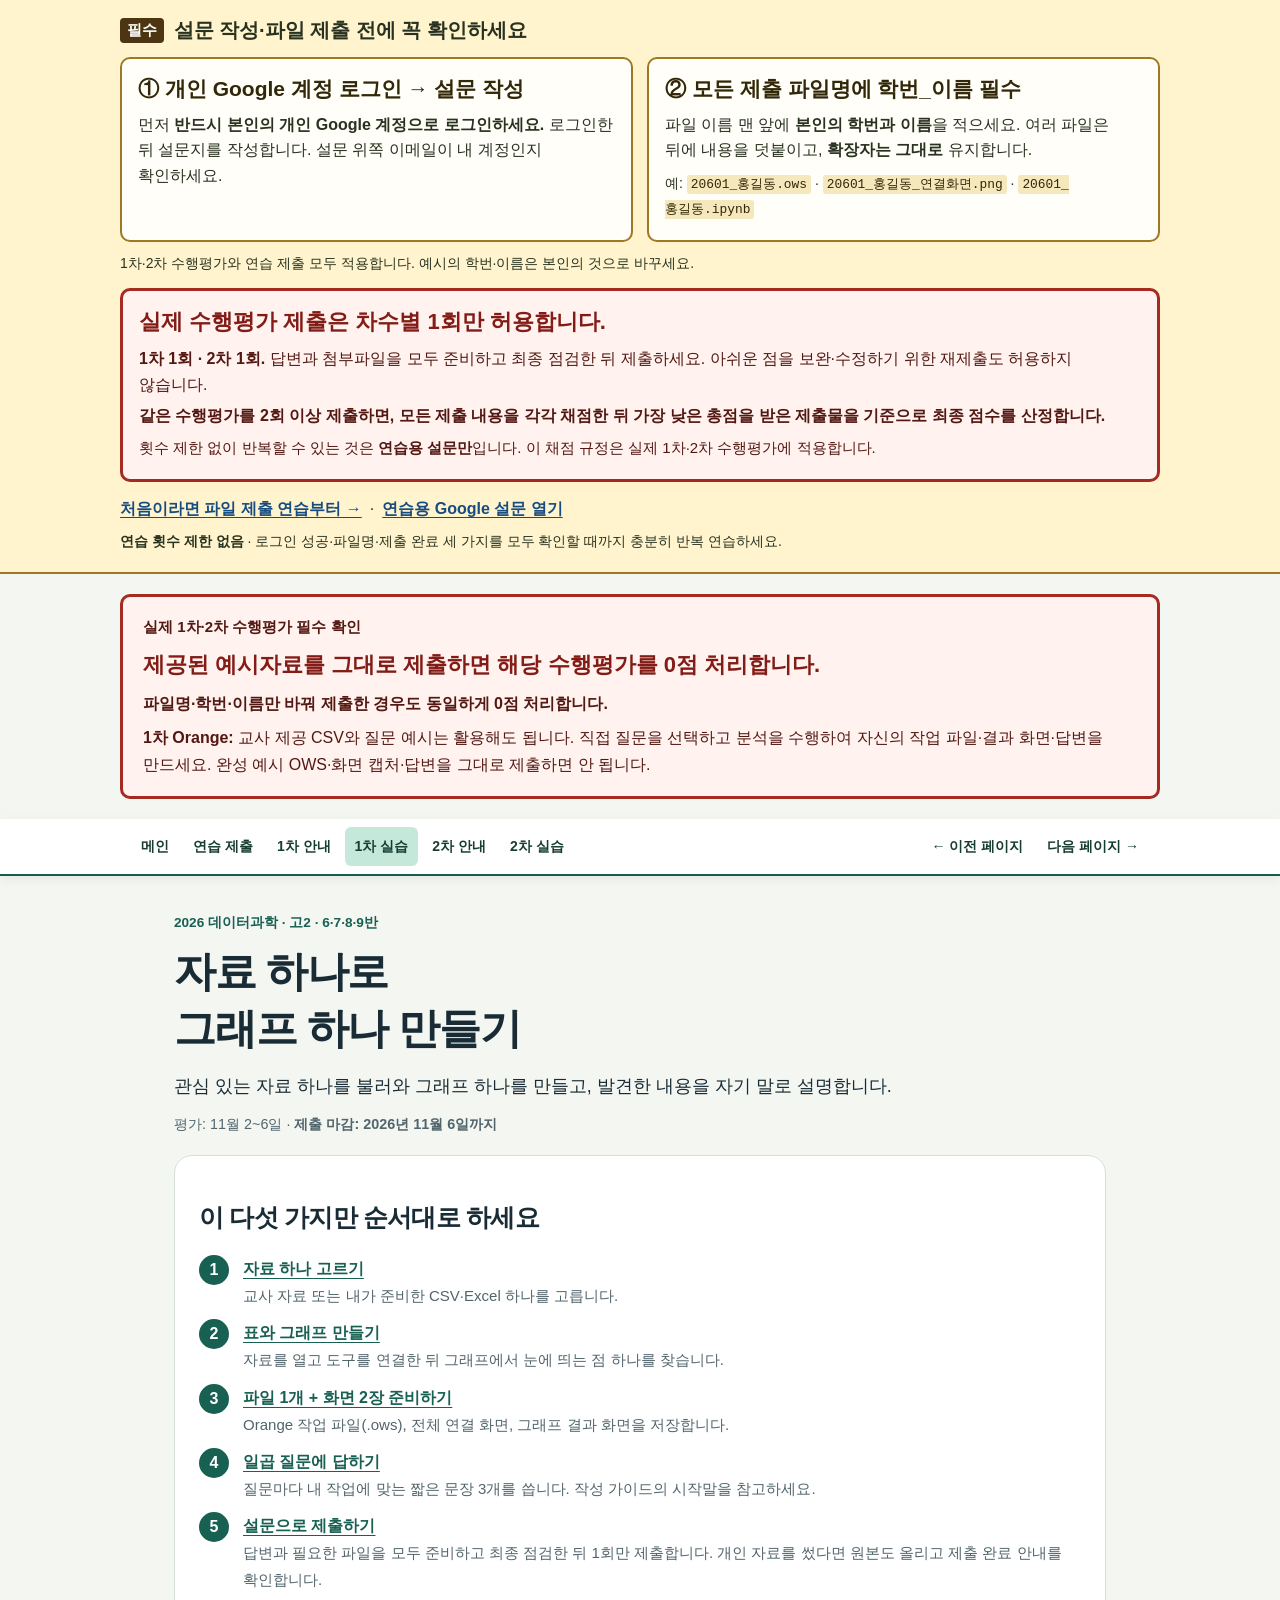
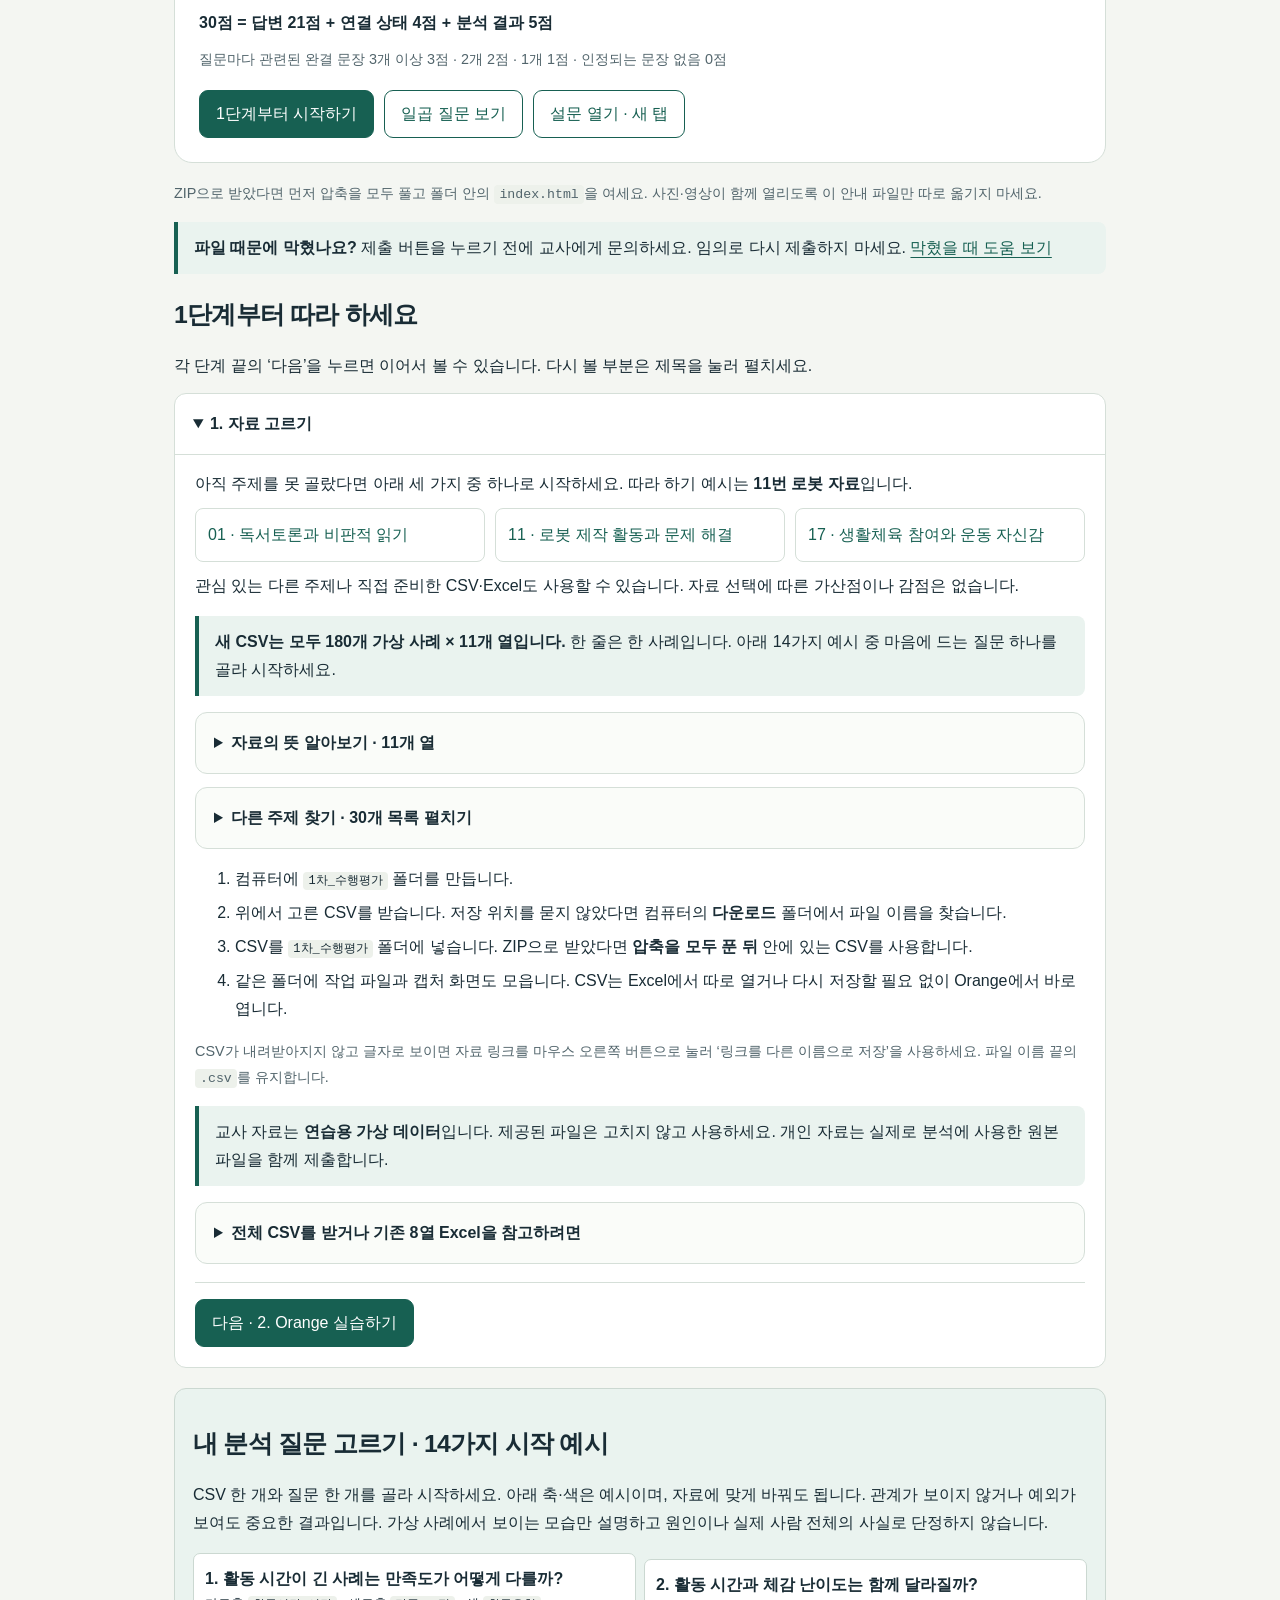
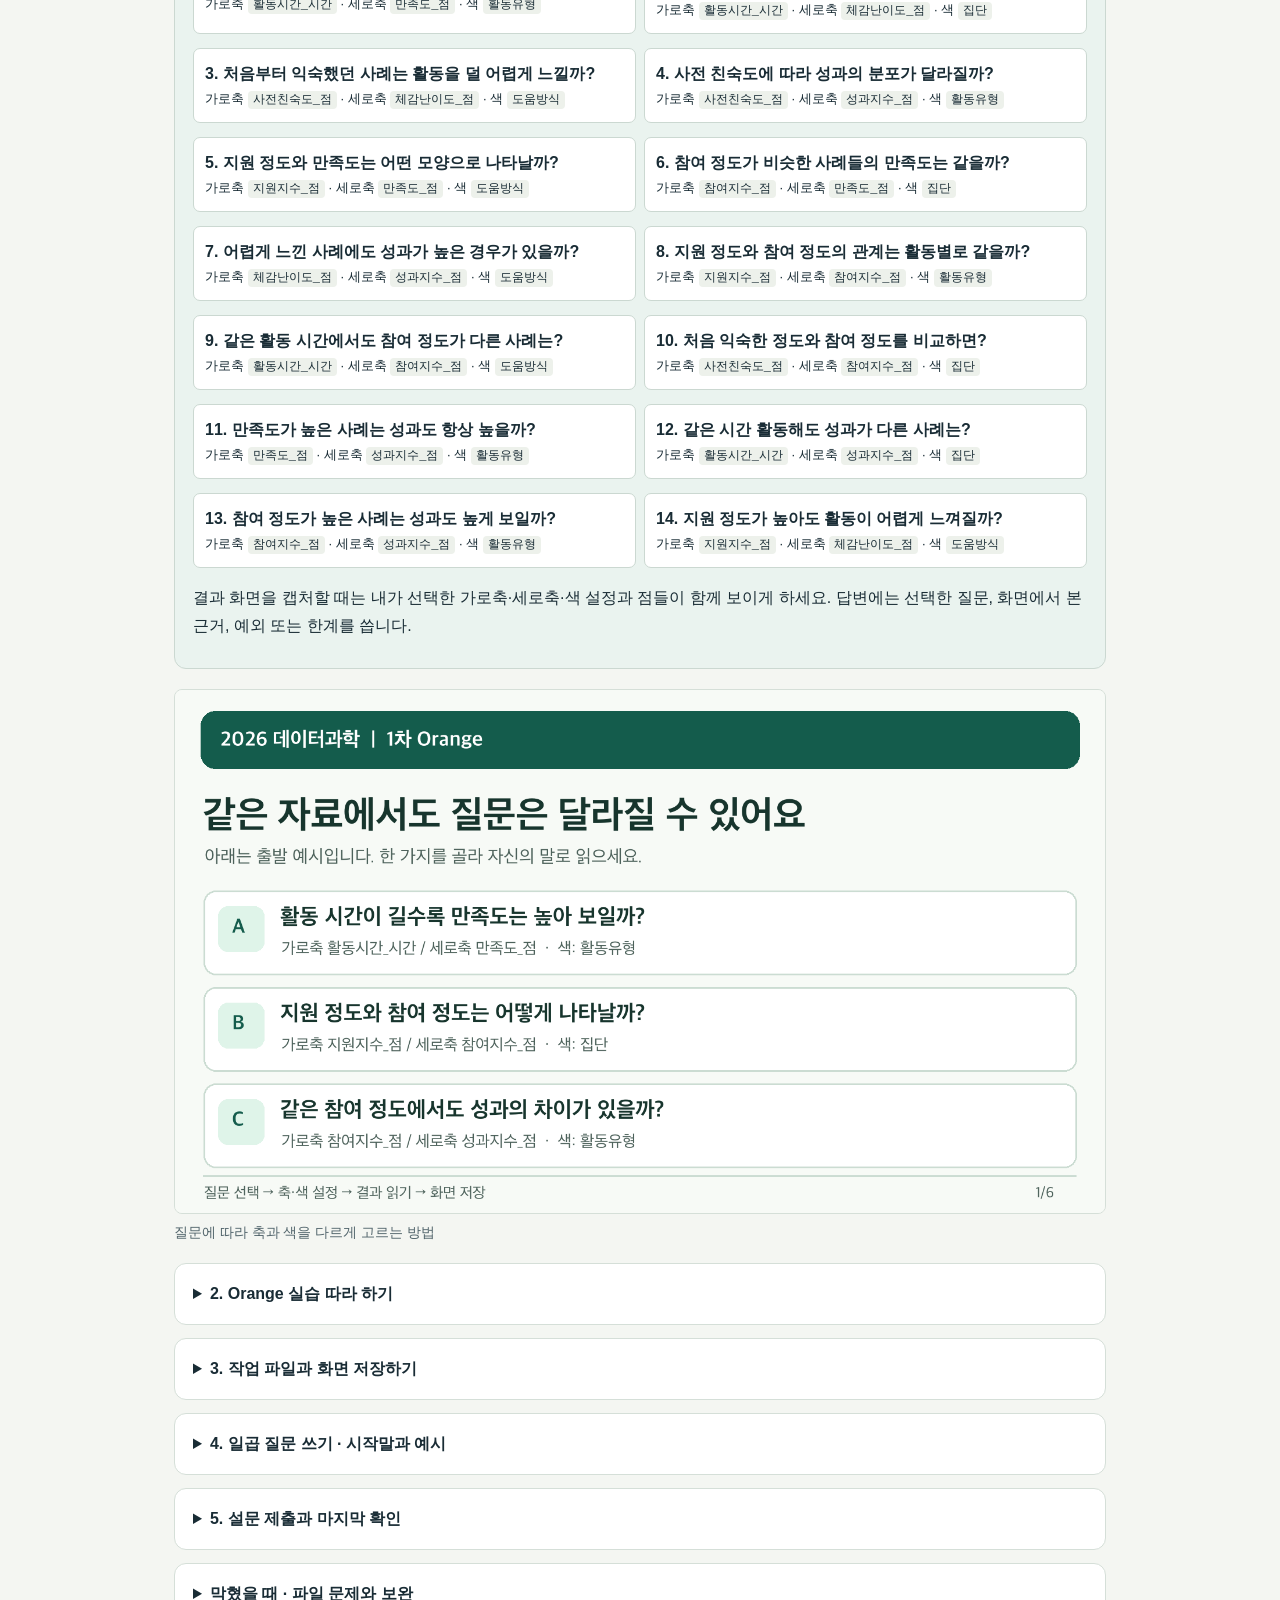
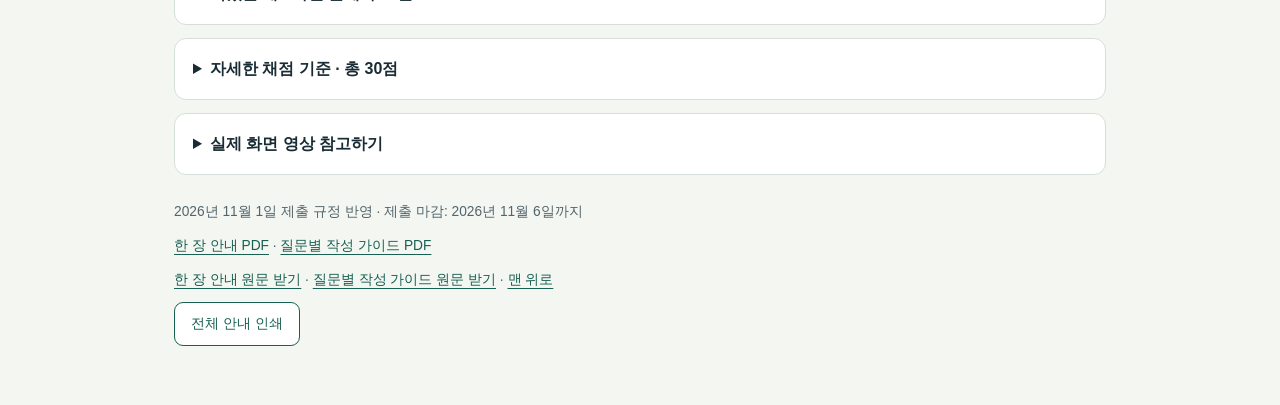
==== commit c18c45f4: "Align Orange guide and handout with final submission rules" ====
--- a/docs/orange-guide/index.html
+++ b/docs/orange-guide/index.html
@@ -1,6 +1,6 @@
 <!doctype html><html lang="ko"><head><meta charset="utf-8"><meta name="viewport" content="width=device-width,initial-scale=1"><title>1차 Orange 수행평가 · 자료 하나로 그래프 만들기</title><style>
 :root{--ink:#192c35;--muted:#52656c;--paper:#f4f6f2;--line:#d5dfd8;--green:#176052;--soft:#eaf3ef;--orange:#a94316}*{box-sizing:border-box}html{scroll-behavior:smooth;scroll-padding-top:20px}body{margin:0;background:var(--paper);color:var(--ink);font-family:Arial,"Apple SD Gothic Neo","Malgun Gothic",sans-serif;line-height:1.75;word-break:keep-all}main{max-width:980px;margin:auto;padding:25px 24px 60px}a{color:var(--green);text-underline-offset:4px}h1,h2,h3{line-height:1.35;letter-spacing:-.03em}h1{font-size:clamp(1.8rem,4vw,2.6rem);margin:8px 0 14px}h2{font-size:1.55rem}h3{font-size:1.17rem}p{margin:10px 0}.eyebrow,.label{color:var(--green);font-weight:800;font-size:.85rem}.intro{margin-bottom:24px}.lead{font-size:1.12rem}.meta{font-size:.9rem;color:var(--muted)}.card{background:white;border:1px solid var(--line);border-radius:18px;padding:24px;margin:18px 0}.steps{list-style:none;padding:0;counter-reset:step}.steps li{counter-increment:step;display:grid;grid-template-columns:34px 1fr;gap:10px;margin:10px 0}.steps li:before{content:counter(step);background:var(--green);color:white;border-radius:50%;text-align:center;width:30px;height:30px;line-height:30px;font-weight:bold}.steps strong{display:block}.steps p{margin:0;color:var(--muted);font-size:.94rem}.actions{display:flex;flex-wrap:wrap;gap:10px;margin-top:18px}.button,button{border:1px solid var(--green);border-radius:9px;padding:9px 16px;background:var(--green);color:white;text-decoration:none;font:inherit;cursor:pointer}.secondary{background:white;color:var(--green)}details{background:white;border:1px solid var(--line);border-radius:12px;margin:13px 0}summary{padding:16px 18px;cursor:pointer;font-weight:800}details[open]>summary{border-bottom:1px solid var(--line)}.detail-body{padding:5px 20px 20px}.detail-body details{background:#fafcf9}.note{background:var(--soft);border-left:4px solid var(--green);padding:12px 16px;border-radius:0 8px 8px 0;margin:16px 0}.note.warning{background:#fff1e5;border-color:var(--orange)}.small{font-size:.9rem;color:var(--muted)}li+li{margin-top:6px}code,kbd{font-size:.92em;background:#edf1eb;border-radius:4px;padding:2px 5px;overflow-wrap:anywhere}figure{margin:18px 0}img{display:block;max-width:100%;height:auto;border:1px solid var(--line);border-radius:8px}figcaption{font-size:.86rem;color:var(--muted);margin-top:7px}.answer{background:var(--soft);padding:12px 16px;border-radius:8px}.question-block{border-top:1px solid var(--line);padding-top:16px;margin-top:20px}.question-block h3{color:var(--green)}.table-wrap{overflow-x:auto}table{border-collapse:collapse;width:100%;font-size:.92rem}th,td{text-align:left;border-bottom:1px solid var(--line);vertical-align:top;padding:10px}th{background:var(--soft)}.checks{list-style:none;padding:0}.checks label{display:flex;gap:10px;align-items:start}.checks input{width:19px;height:19px;flex:0 0 19px;margin-top:5px;accent-color:var(--green)}video{width:100%;max-height:550px;background:#172821;border-radius:10px}.skip{position:absolute;left:-9999px}.skip:focus{left:10px;top:5px;background:white;padding:10px}.footer{color:var(--muted);font-size:.86rem;margin-top:25px}a:focus-visible,button:focus-visible,summary:focus-visible{outline:3px solid var(--orange);outline-offset:4px}.topics{display:grid;grid-template-columns:repeat(3,1fr);gap:10px}.topic{display:block;border:1px solid var(--line);border-radius:8px;padding:12px;text-decoration:none}.flow{font-weight:bold;background:var(--soft);padding:12px 16px;white-space:pre-line}@media(max-width:600px){main{padding:18px 14px 40px}.card{padding:18px}.detail-body{padding:4px 14px 16px}.topics{grid-template-columns:1fr}.actions>a,.actions>button{flex:1;text-align:center}h1{font-size:1.85rem}.steps p{font-size:.91rem}}@media print{body{background:white;color:black;font-size:10pt}.actions,video,.skip,.no-print{display:none}main{max-width:none;padding:0}.card{border:0;padding:0;box-shadow:none}details{border:0}details>*{display:block!important}summary{padding:10px 0}details:not([open])>*:not(summary){display:block!important}.detail-body{padding:0}h2,h3{break-after:avoid}figure,.answer,table tr{break-inside:avoid}img{max-height:280px}a{color:black}.intro{break-after:page}}
-.steps a{display:block}.step-navigation{border-top:1px solid var(--line);padding-top:16px}.topics-list{columns:2;column-gap:28px}.topics-list li{break-inside:avoid;margin-bottom:8px}.topics-list a{display:inline-block;padding:4px 0}summary{min-height:48px}@media(max-width:600px){.topics-list{columns:1}.actions>a,.actions>button{flex:1 1 100%}}@media(prefers-reduced-motion:reduce){html{scroll-behavior:auto}}</style><style>.assessment-nav{position:sticky;top:0;z-index:100;background:#fff;border-bottom:2px solid #145c4c;box-shadow:0 3px 10px #0001}.assessment-nav-inner{max-width:1050px;margin:auto;padding:8px 16px;display:flex;flex-wrap:wrap;align-items:center;justify-content:space-between;gap:8px}.assessment-nav .global-nav{display:flex;flex-wrap:wrap;gap:4px}.assessment-nav a{display:inline-block;padding:7px 10px;border-radius:6px;color:#173d33;text-decoration:none;font-size:14px;font-weight:700}.assessment-nav a:hover,.assessment-nav a[aria-current=page]{background:#c5e8da}.assessment-neighbors{display:flex;gap:4px}.question-choices{padding:18px;background:#eaf3ef;border:1px solid #cbd8d1;border-radius:12px;margin:20px 0}.question-choices ol{list-style:none;display:grid;grid-template-columns:repeat(2,minmax(0,1fr));gap:8px;padding:0}.question-choices li{background:#fff;padding:11px;border-radius:7px;border:1px solid #cbd8d1}.question-choices li strong,.question-choices li span{display:block}.question-choices li span{font-size:13px}.question-choices code{white-space:nowrap}.diversity-visual{max-width:100%}@media(max-width:600px){.assessment-nav-inner{padding:4px 8px}.assessment-nav a{font-size:12px;padding:6px}.assessment-neighbors{width:100%;justify-content:space-between}.question-choices ol{grid-template-columns:1fr}}.branch-layout{width:min(100%,572px);margin-inline:auto}.branch-layout img{width:100%}</style><link rel="stylesheet" href="../submission-practice.css?v=b8956b1308"><link rel="stylesheet" href="../caption-panel.css"><script src="../caption-panel.js?v=2bfcfc50e2" defer></script></head><body><aside class="login-notice" aria-label="제출 전 필수 안내"><div class="login-notice-inner"><p class="submission-notice-title"><span class="login-required">필수</span> 설문 작성·파일 제출 전에 꼭 확인하세요</p><div class="submission-rules"><div class="submission-rule"><strong>① 개인 Google 계정 로그인 → 설문 작성</strong><p>먼저 <b>반드시 본인의 개인 Google 계정으로 로그인하세요.</b> 로그인한 뒤 설문지를 작성합니다. 설문 위쪽 이메일이 내 계정인지 확인하세요.</p></div><div class="submission-rule"><strong>② 모든 제출 파일명에 학번_이름 필수</strong><p>파일 이름 맨 앞에 <b>본인의 학번과 이름</b>을 적으세요. 여러 파일은 뒤에 내용을 덧붙이고, <b>확장자는 그대로</b> 유지합니다.</p><p class="submission-name-example">예: <code>20601_홍길동.ows</code> · <code>20601_홍길동_연결화면.png</code> · <code>20601_홍길동.ipynb</code></p></div></div><p class="submission-scope">1차·2차 수행평가와 연습 제출 모두 적용합니다. 예시의 학번·이름은 본인의 것으로 바꾸세요.</p><div class="single-submission-notice" role="note" aria-label="실제 수행평가 제출 횟수와 중복 제출 채점 규정"><strong>실제 수행평가 제출은 차수별 1회만 허용합니다.</strong><p><b>1차 1회 · 2차 1회.</b> 답변과 첨부파일을 모두 준비하고 최종 점검한 뒤 제출하세요. 아쉬운 점을 보완·수정하기 위한 재제출도 허용하지 않습니다.</p><p><b>같은 수행평가를 2회 이상 제출하면, 모든 제출 내용을 각각 채점한 뒤 가장 낮은 총점을 받은 제출물을 기준으로 최종 점수를 산정합니다.</b></p><p class="submission-practice-exception">횟수 제한 없이 반복할 수 있는 것은 <b>연습용 설문만</b>입니다. 이 채점 규정은 실제 1차·2차 수행평가에 적용합니다.</p></div><div class="login-notice-links"><a class="" href="../practice.html">처음이라면 파일 제출 연습부터 →</a> · <a class="" href="https://docs.google.com/forms/d/e/1FAIpQLScZOqpPs9S-6z6NNaMuyRPG4v95KnQXw4QXtG5yP9WdSp2YLQ/viewform" target="_blank" rel="noopener noreferrer">연습용 Google 설문 열기</a></div><p class="practice-repeat-note"><b>연습 횟수 제한 없음</b> · 로그인 성공·파일명·제출 완료 세 가지를 모두 확인할 때까지 충분히 반복 연습하세요.</p></div></aside><aside class="example-policy" aria-label="예시자료 그대로 제출 시 0점 안내"><p class="example-policy-scope">실제 1차·2차 수행평가 필수 확인</p><strong class="example-policy-title">제공된 예시자료를 그대로 제출하면 해당 수행평가를 0점 처리합니다.</strong><p><b>파일명·학번·이름만 바꿔 제출한 경우도 동일하게 0점 처리합니다.</b></p><p><b>1차 Orange:</b> 교사 제공 CSV와 질문 예시는 활용해도 됩니다. 직접 질문을 선택하고 분석을 수행하여 자신의 작업 파일·결과 화면·답변을 만드세요. 완성 예시 OWS·화면 캡처·답변을 그대로 제출하면 안 됩니다.</p></aside><div class="assessment-nav"><div class="assessment-nav-inner"><nav class="global-nav" aria-label="전체 페이지 빠른 이동"><a href="../index.html">메인</a><a href="../practice.html">연습 제출</a><a href="../orange.html">1차 안내</a><a href="../orange-guide/index.html" aria-current="page">1차 실습</a><a href="../python.html">2차 안내</a><a href="../python-guide/index.html">2차 실습</a></nav><div class="assessment-neighbors"><a href="../orange.html">← 이전 페이지</a><a href="../python.html">다음 페이지 →</a></div></div></div><a class="skip" href="#start">본문으로 바로 가기</a><main><section class="intro" id="start"><p class="eyebrow">2026 데이터과학 · 고2 · 6·7·8·9반</p><h1>자료 하나로<br>그래프 하나 만들기</h1><p class="lead">관심 있는 자료 하나를 불러와 그래프 하나를 만들고, 발견한 내용을 자기 말로 설명합니다.</p><p class="meta">평가: 11월 2~6일 · <strong>제출 마감: 2026년 11월 6일까지</strong></p><div class="card"><h2>이 다섯 가지만 순서대로 하세요</h2><ol class="steps"><li><div><a href="#choose" data-open="choose"><strong>자료 하나 고르기</strong></a><p>교사 자료 또는 내가 준비한 CSV·Excel 하나를 고릅니다.</p></div></li><li><div><a href="#practice" data-open="practice"><strong>표와 그래프 만들기</strong></a><p>자료를 열고 도구를 연결한 뒤 그래프에서 눈에 띄는 점 하나를 찾습니다.</p></div></li><li><div><a href="#save" data-open="save"><strong>파일 1개 + 화면 2장 준비하기</strong></a><p>Orange 작업 파일(.ows), 전체 연결 화면, 그래프 결과 화면을 저장합니다.</p></div></li><li><div><a href="#answers" data-open="answers"><strong>일곱 질문에 답하기</strong></a><p>질문마다 내 작업에 맞는 짧은 문장 3개를 씁니다. 작성 가이드의 시작말을 참고하세요.</p></div></li><li><div><a href="#submit" data-open="submit"><strong>설문으로 제출하기</strong></a><p>파일을 올리고 제출 버튼을 누른 뒤 제출 완료 안내를 확인합니다. 개인 자료를 썼다면 원본 파일도 올립니다.</p></div></li></ol><p><strong>30점 = 답변 21점 + 연결 상태 4점 + 분석 결과 5점</strong></p><p class="small">질문마다 관련된 완결 문장 3개 이상 3점 · 2개 2점 · 1개 1점 · 인정되는 문장 없음 0점</p><div class="actions"><a class="button" href="#choose" data-open="choose">1단계부터 시작하기</a><a class="button secondary" href="#answers" data-open="answers">일곱 질문 보기</a><a class="button secondary" href="https://docs.google.com/forms/d/e/1FAIpQLSel8D22f8y8r0tWJYpux0EIqAKeGsD56wiYdUVHdgLPBNUaJA/viewform" target="_blank" rel="noopener">설문 열기 · 새 탭</a></div></div><p class="small">ZIP으로 받았다면 먼저 압축을 모두 풀고 폴더 안의 <code>index.html</code>을 여세요. 사진·영상이 함께 열리도록 이 안내 파일만 따로 옮기지 마세요.</p><p class="note"><strong>파일 때문에 막혔나요?</strong> 제출 버튼을 누르기 전에 교사에게 문의하세요. 임의로 다시 제출하지 마세요. <a href="#help" data-open="help">막혔을 때 도움 보기</a></p></section><h2>1단계부터 따라 하세요</h2><p>각 단계 끝의 ‘다음’을 누르면 이어서 볼 수 있습니다. 다시 볼 부분은 제목을 눌러 펼치세요.</p><details id="choose" open><summary>1. 자료 고르기</summary><div class="detail-body"><p>아직 주제를 못 골랐다면 아래 세 가지 중 하나로 시작하세요. 따라 하기 예시는 <strong>11번 로봇 자료</strong>입니다.</p><div class="topics"><a class="topic" href="downloads/학생배포/CSV/01_독서토론과_비판적_읽기.csv" download>01 · 독서토론과 비판적 읽기</a><a class="topic" href="downloads/학생배포/CSV/11_로봇_제작_활동과_문제_해결.csv" download>11 · 로봇 제작 활동과 문제 해결</a><a class="topic" href="downloads/학생배포/CSV/17_생활체육_참여와_운동_자신감.csv" download>17 · 생활체육 참여와 운동 자신감</a></div><p>관심 있는 다른 주제나 직접 준비한 CSV·Excel도 사용할 수 있습니다. 자료 선택에 따른 가산점이나 감점은 없습니다.</p><p class="note"><strong>새 CSV는 모두 180개 가상 사례 × 11개 열입니다.</strong> 한 줄은 한 사례입니다. 아래 14가지 예시 중 마음에 드는 질문 하나를 골라 시작하세요.</p><details id="data-basics"><summary>자료의 뜻 알아보기 · 11개 열</summary><div class="detail-body"><p><strong>30개 모두 같은 11개 열, 180개 가상 사례입니다.</strong> 주제를 바꾸어도 기본 분석 순서는 같습니다. 숫자와 집단·활동 이름은 주제마다 다릅니다. 한 줄은 한 사례이며 실제 학생 한 명을 조사한 기록이 아닙니다.</p><div class="table-wrap"><table><thead><tr><th>열 이름</th><th>쉽게 읽기</th></tr></thead><tbody><tr><th>사례번호</th><td>각 줄을 구분하는 이름표입니다. 계산이나 그래프 축에는 쓰지 않습니다.</td></tr><tr><th>집단</th><td>어떤 모임·환경·지역에 속한 사례인지 나타냅니다. 주제별로 3종류입니다.</td></tr><tr><th>활동유형</th><td>어떤 활동을 했는지 나타냅니다. 주제별로 4종류입니다.</td></tr><tr><th>활동시간_시간</th><td>활동에 쓴 가상 시간입니다. 단위는 시간이며 일별·주별 기간은 정해져 있지 않습니다.</td></tr><tr><th>지원지수_점</th><td>자료·도구·지도 등의 지원 정도를 나타내는 가상 점수입니다.</td></tr><tr><th>참여지수_점</th><td>활동에 참여한 정도를 나타내는 가상 점수입니다.</td></tr><tr><th>성과지수_점</th><td>해당 주제의 이해·학습·수행 정도를 나타내는 가상 점수입니다.</td></tr><tr><th>만족도_점</th><td>활동에 만족한 정도를 나타내는 가상 점수입니다.</td></tr><tr><th>도움방식</th><td>혼자 탐색·동료 도움·자료 참고·교사 설명 중 하나인 가상 범주입니다.</td></tr><tr><th>사전친숙도_점</th><td>활동을 시작하기 전 주제에 익숙했던 정도를 나타내는 가상 점수입니다.</td></tr><tr><th>체감난이도_점</th><td>활동 뒤 어렵다고 느낀 정도를 나타내는 가상 점수입니다. 높을수록 어렵게 느낀 것입니다.</td></tr></tbody></table></div>
+.steps a{display:block}.step-navigation{border-top:1px solid var(--line);padding-top:16px}.topics-list{columns:2;column-gap:28px}.topics-list li{break-inside:avoid;margin-bottom:8px}.topics-list a{display:inline-block;padding:4px 0}summary{min-height:48px}@media(max-width:600px){.topics-list{columns:1}.actions>a,.actions>button{flex:1 1 100%}}@media(prefers-reduced-motion:reduce){html{scroll-behavior:auto}}</style><style>.assessment-nav{position:sticky;top:0;z-index:100;background:#fff;border-bottom:2px solid #145c4c;box-shadow:0 3px 10px #0001}.assessment-nav-inner{max-width:1050px;margin:auto;padding:8px 16px;display:flex;flex-wrap:wrap;align-items:center;justify-content:space-between;gap:8px}.assessment-nav .global-nav{display:flex;flex-wrap:wrap;gap:4px}.assessment-nav a{display:inline-block;padding:7px 10px;border-radius:6px;color:#173d33;text-decoration:none;font-size:14px;font-weight:700}.assessment-nav a:hover,.assessment-nav a[aria-current=page]{background:#c5e8da}.assessment-neighbors{display:flex;gap:4px}.question-choices{padding:18px;background:#eaf3ef;border:1px solid #cbd8d1;border-radius:12px;margin:20px 0}.question-choices ol{list-style:none;display:grid;grid-template-columns:repeat(2,minmax(0,1fr));gap:8px;padding:0}.question-choices li{background:#fff;padding:11px;border-radius:7px;border:1px solid #cbd8d1}.question-choices li strong,.question-choices li span{display:block}.question-choices li span{font-size:13px}.question-choices code{white-space:nowrap}.diversity-visual{max-width:100%}@media(max-width:600px){.assessment-nav-inner{padding:4px 8px}.assessment-nav a{font-size:12px;padding:6px}.assessment-neighbors{width:100%;justify-content:space-between}.question-choices ol{grid-template-columns:1fr}}.branch-layout{width:min(100%,572px);margin-inline:auto}.branch-layout img{width:100%}</style><link rel="stylesheet" href="../submission-practice.css?v=b8956b1308"><link rel="stylesheet" href="../caption-panel.css"><script src="../caption-panel.js?v=2bfcfc50e2" defer></script></head><body><aside class="login-notice" aria-label="제출 전 필수 안내"><div class="login-notice-inner"><p class="submission-notice-title"><span class="login-required">필수</span> 설문 작성·파일 제출 전에 꼭 확인하세요</p><div class="submission-rules"><div class="submission-rule"><strong>① 개인 Google 계정 로그인 → 설문 작성</strong><p>먼저 <b>반드시 본인의 개인 Google 계정으로 로그인하세요.</b> 로그인한 뒤 설문지를 작성합니다. 설문 위쪽 이메일이 내 계정인지 확인하세요.</p></div><div class="submission-rule"><strong>② 모든 제출 파일명에 학번_이름 필수</strong><p>파일 이름 맨 앞에 <b>본인의 학번과 이름</b>을 적으세요. 여러 파일은 뒤에 내용을 덧붙이고, <b>확장자는 그대로</b> 유지합니다.</p><p class="submission-name-example">예: <code>20601_홍길동.ows</code> · <code>20601_홍길동_연결화면.png</code> · <code>20601_홍길동.ipynb</code></p></div></div><p class="submission-scope">1차·2차 수행평가와 연습 제출 모두 적용합니다. 예시의 학번·이름은 본인의 것으로 바꾸세요.</p><div class="single-submission-notice" role="note" aria-label="실제 수행평가 제출 횟수와 중복 제출 채점 규정"><strong>실제 수행평가 제출은 차수별 1회만 허용합니다.</strong><p><b>1차 1회 · 2차 1회.</b> 답변과 첨부파일을 모두 준비하고 최종 점검한 뒤 제출하세요. 아쉬운 점을 보완·수정하기 위한 재제출도 허용하지 않습니다.</p><p><b>같은 수행평가를 2회 이상 제출하면, 모든 제출 내용을 각각 채점한 뒤 가장 낮은 총점을 받은 제출물을 기준으로 최종 점수를 산정합니다.</b></p><p class="submission-practice-exception">횟수 제한 없이 반복할 수 있는 것은 <b>연습용 설문만</b>입니다. 이 채점 규정은 실제 1차·2차 수행평가에 적용합니다.</p></div><div class="login-notice-links"><a class="" href="../practice.html">처음이라면 파일 제출 연습부터 →</a> · <a class="" href="https://docs.google.com/forms/d/e/1FAIpQLScZOqpPs9S-6z6NNaMuyRPG4v95KnQXw4QXtG5yP9WdSp2YLQ/viewform" target="_blank" rel="noopener noreferrer">연습용 Google 설문 열기</a></div><p class="practice-repeat-note"><b>연습 횟수 제한 없음</b> · 로그인 성공·파일명·제출 완료 세 가지를 모두 확인할 때까지 충분히 반복 연습하세요.</p></div></aside><aside class="example-policy" aria-label="예시자료 그대로 제출 시 0점 안내"><p class="example-policy-scope">실제 1차·2차 수행평가 필수 확인</p><strong class="example-policy-title">제공된 예시자료를 그대로 제출하면 해당 수행평가를 0점 처리합니다.</strong><p><b>파일명·학번·이름만 바꿔 제출한 경우도 동일하게 0점 처리합니다.</b></p><p><b>1차 Orange:</b> 교사 제공 CSV와 질문 예시는 활용해도 됩니다. 직접 질문을 선택하고 분석을 수행하여 자신의 작업 파일·결과 화면·답변을 만드세요. 완성 예시 OWS·화면 캡처·답변을 그대로 제출하면 안 됩니다.</p></aside><div class="assessment-nav"><div class="assessment-nav-inner"><nav class="global-nav" aria-label="전체 페이지 빠른 이동"><a href="../index.html">메인</a><a href="../practice.html">연습 제출</a><a href="../orange.html">1차 안내</a><a href="../orange-guide/index.html" aria-current="page">1차 실습</a><a href="../python.html">2차 안내</a><a href="../python-guide/index.html">2차 실습</a></nav><div class="assessment-neighbors"><a href="../orange.html">← 이전 페이지</a><a href="../python.html">다음 페이지 →</a></div></div></div><a class="skip" href="#start">본문으로 바로 가기</a><main><section class="intro" id="start"><p class="eyebrow">2026 데이터과학 · 고2 · 6·7·8·9반</p><h1>자료 하나로<br>그래프 하나 만들기</h1><p class="lead">관심 있는 자료 하나를 불러와 그래프 하나를 만들고, 발견한 내용을 자기 말로 설명합니다.</p><p class="meta">평가: 11월 2~6일 · <strong>제출 마감: 2026년 11월 6일까지</strong></p><div class="card"><h2>이 다섯 가지만 순서대로 하세요</h2><ol class="steps"><li><div><a href="#choose" data-open="choose"><strong>자료 하나 고르기</strong></a><p>교사 자료 또는 내가 준비한 CSV·Excel 하나를 고릅니다.</p></div></li><li><div><a href="#practice" data-open="practice"><strong>표와 그래프 만들기</strong></a><p>자료를 열고 도구를 연결한 뒤 그래프에서 눈에 띄는 점 하나를 찾습니다.</p></div></li><li><div><a href="#save" data-open="save"><strong>파일 1개 + 화면 2장 준비하기</strong></a><p>Orange 작업 파일(.ows), 전체 연결 화면, 그래프 결과 화면을 저장합니다.</p></div></li><li><div><a href="#answers" data-open="answers"><strong>일곱 질문에 답하기</strong></a><p>질문마다 내 작업에 맞는 짧은 문장 3개를 씁니다. 작성 가이드의 시작말을 참고하세요.</p></div></li><li><div><a href="#submit" data-open="submit"><strong>설문으로 제출하기</strong></a><p>답변과 필요한 파일을 모두 준비하고 최종 점검한 뒤 1회만 제출합니다. 개인 자료를 썼다면 원본도 올리고 제출 완료 안내를 확인합니다.</p></div></li></ol><p><strong>30점 = 답변 21점 + 연결 상태 4점 + 분석 결과 5점</strong></p><p class="small">질문마다 관련된 완결 문장 3개 이상 3점 · 2개 2점 · 1개 1점 · 인정되는 문장 없음 0점</p><div class="actions"><a class="button" href="#choose" data-open="choose">1단계부터 시작하기</a><a class="button secondary" href="#answers" data-open="answers">일곱 질문 보기</a><a class="button secondary" href="https://docs.google.com/forms/d/e/1FAIpQLSel8D22f8y8r0tWJYpux0EIqAKeGsD56wiYdUVHdgLPBNUaJA/viewform" target="_blank" rel="noopener">설문 열기 · 새 탭</a></div></div><p class="small">ZIP으로 받았다면 먼저 압축을 모두 풀고 폴더 안의 <code>index.html</code>을 여세요. 사진·영상이 함께 열리도록 이 안내 파일만 따로 옮기지 마세요.</p><p class="note"><strong>파일 때문에 막혔나요?</strong> 제출 버튼을 누르기 전에 교사에게 문의하세요. 임의로 다시 제출하지 마세요. <a href="#help" data-open="help">막혔을 때 도움 보기</a></p></section><h2>1단계부터 따라 하세요</h2><p>각 단계 끝의 ‘다음’을 누르면 이어서 볼 수 있습니다. 다시 볼 부분은 제목을 눌러 펼치세요.</p><details id="choose" open><summary>1. 자료 고르기</summary><div class="detail-body"><p>아직 주제를 못 골랐다면 아래 세 가지 중 하나로 시작하세요. 따라 하기 예시는 <strong>11번 로봇 자료</strong>입니다.</p><div class="topics"><a class="topic" href="downloads/학생배포/CSV/01_독서토론과_비판적_읽기.csv" download>01 · 독서토론과 비판적 읽기</a><a class="topic" href="downloads/학생배포/CSV/11_로봇_제작_활동과_문제_해결.csv" download>11 · 로봇 제작 활동과 문제 해결</a><a class="topic" href="downloads/학생배포/CSV/17_생활체육_참여와_운동_자신감.csv" download>17 · 생활체육 참여와 운동 자신감</a></div><p>관심 있는 다른 주제나 직접 준비한 CSV·Excel도 사용할 수 있습니다. 자료 선택에 따른 가산점이나 감점은 없습니다.</p><p class="note"><strong>새 CSV는 모두 180개 가상 사례 × 11개 열입니다.</strong> 한 줄은 한 사례입니다. 아래 14가지 예시 중 마음에 드는 질문 하나를 골라 시작하세요.</p><details id="data-basics"><summary>자료의 뜻 알아보기 · 11개 열</summary><div class="detail-body"><p><strong>30개 모두 같은 11개 열, 180개 가상 사례입니다.</strong> 주제를 바꾸어도 기본 분석 순서는 같습니다. 숫자와 집단·활동 이름은 주제마다 다릅니다. 한 줄은 한 사례이며 실제 학생 한 명을 조사한 기록이 아닙니다.</p><div class="table-wrap"><table><thead><tr><th>열 이름</th><th>쉽게 읽기</th></tr></thead><tbody><tr><th>사례번호</th><td>각 줄을 구분하는 이름표입니다. 계산이나 그래프 축에는 쓰지 않습니다.</td></tr><tr><th>집단</th><td>어떤 모임·환경·지역에 속한 사례인지 나타냅니다. 주제별로 3종류입니다.</td></tr><tr><th>활동유형</th><td>어떤 활동을 했는지 나타냅니다. 주제별로 4종류입니다.</td></tr><tr><th>활동시간_시간</th><td>활동에 쓴 가상 시간입니다. 단위는 시간이며 일별·주별 기간은 정해져 있지 않습니다.</td></tr><tr><th>지원지수_점</th><td>자료·도구·지도 등의 지원 정도를 나타내는 가상 점수입니다.</td></tr><tr><th>참여지수_점</th><td>활동에 참여한 정도를 나타내는 가상 점수입니다.</td></tr><tr><th>성과지수_점</th><td>해당 주제의 이해·학습·수행 정도를 나타내는 가상 점수입니다.</td></tr><tr><th>만족도_점</th><td>활동에 만족한 정도를 나타내는 가상 점수입니다.</td></tr><tr><th>도움방식</th><td>혼자 탐색·동료 도움·자료 참고·교사 설명 중 하나인 가상 범주입니다.</td></tr><tr><th>사전친숙도_점</th><td>활동을 시작하기 전 주제에 익숙했던 정도를 나타내는 가상 점수입니다.</td></tr><tr><th>체감난이도_점</th><td>활동 뒤 어렵다고 느낀 정도를 나타내는 가상 점수입니다. 높을수록 어렵게 느낀 것입니다.</td></tr></tbody></table></div>
 <p>여섯 가지 점수는 모두 0~100점 범위의 연습용 값입니다. 실제 시험 성적이나 검증된 설문 점수가 아닙니다.</p>
 <p>질문은 한 가지만 골라도 됩니다. 선택한 질문에 맞춰 산점도의 숫자 열 두 개와 범주 색을 고르세요. <a href="#question-choices">14가지 질문 예시 보기</a></p><p class="note"><strong>빈칸은 0점이 아닙니다.</strong> 각 자료의 참여 열 4칸, 성과 열 3칸이 비어 있습니다. 두 축을 함께 보면 180개 중 174개 사례가 그려지는 것이 정상입니다. 빈칸을 임의로 채우거나 원본을 고치지 않습니다.</p>
 <p>기후 주제의 ‘기온’은 활동 이름이고 기온 측정값이 아닙니다. 보건 주제도 환자 기록이 아닙니다. 발견한 관계를 원인으로 단정하거나 실제 사람 전체의 사실로 설명하지 않습니다.</p></div></details><details id="all-topics"><summary>다른 주제 찾기 · 30개 목록 펼치기</summary><div class="detail-body"><p>제목을 누르면 해당 CSV 한 개를 받을 수 있습니다.</p><ul class="topics-list"><li><a href="downloads/학생배포/CSV/01_독서토론과_비판적_읽기.csv" download>01 독서토론과 비판적 읽기</a></li><li><a href="downloads/학생배포/CSV/02_외국어_학습_방식과_표현력.csv" download>02 외국어 학습 방식과 표현력</a></li><li><a href="downloads/학생배포/CSV/03_박물관_해설과_관람_이해.csv" download>03 박물관 해설과 관람 이해</a></li><li><a href="downloads/학생배포/CSV/04_지역_봉사활동과_공동체_참여.csv" download>04 지역 봉사활동과 공동체 참여</a></li><li><a href="downloads/학생배포/CSV/05_청소년_미디어_이용과_정보_판별.csv" download>05 청소년 미디어 이용과 정보 판별</a></li><li><a href="downloads/학생배포/CSV/06_대중교통_이용_경험과_이동_만족.csv" download>06 대중교통 이용 경험과 이동 만족</a></li><li><a href="downloads/학생배포/CSV/07_지역_축제_참여와_문화_접근.csv" download>07 지역 축제 참여와 문화 접근</a></li><li><a href="downloads/학생배포/CSV/08_도시_녹지_관찰과_생태_이해.csv" download>08 도시 녹지 관찰과 생태 이해</a></li><li><a href="downloads/학생배포/CSV/09_기후_자료_탐구와_변화_인식.csv" download>09 기후 자료 탐구와 변화 인식</a></li><li><a href="downloads/학생배포/CSV/10_실험_설계_활동과_과학_이해.csv" download>10 실험 설계 활동과 과학 이해</a></li><li><a href="downloads/학생배포/CSV/11_로봇_제작_활동과_문제_해결.csv" download>11 로봇 제작 활동과 문제 해결</a></li><li><a href="downloads/학생배포/CSV/12_앱_제작_경험과_사용성_평가.csv" download>12 앱 제작 경험과 사용성 평가</a></li><li><a href="downloads/학생배포/CSV/13_친환경_건축_모형과_설계_이해.csv" download>13 친환경 건축 모형과 설계 이해</a></li><li><a href="downloads/학생배포/CSV/14_교통_안전_설계와_위험_인식.csv" download>14 교통 안전 설계와 위험 인식</a></li><li><a href="downloads/학생배포/CSV/15_악기_연습과_연주_자신감.csv" download>15 악기 연습과 연주 자신감</a></li><li><a href="downloads/학생배포/CSV/16_미술_표현_활동과_작품_이해.csv" download>16 미술 표현 활동과 작품 이해</a></li><li><a href="downloads/학생배포/CSV/17_생활체육_참여와_운동_자신감.csv" download>17 생활체육 참여와 운동 자신감</a></li><li><a href="downloads/학생배포/CSV/18_무용_연습과_표현력.csv" download>18 무용 연습과 표현력</a></li><li><a href="downloads/학생배포/CSV/19_사료_탐구와_역사적_해석.csv" download>19 사료 탐구와 역사적 해석</a></li><li><a href="downloads/학생배포/CSV/20_지역_유산_답사와_보존_인식.csv" download>20 지역 유산 답사와 보존 인식</a></li><li><a href="downloads/학생배포/CSV/21_윤리_토론과_논증력.csv" download>21 윤리 토론과 논증력</a></li><li><a href="downloads/학생배포/CSV/22_질문_만들기와_개념_이해.csv" download>22 질문 만들기와 개념 이해</a></li><li><a href="downloads/학생배포/CSV/23_건강_교육과_생활습관_이해.csv" download>23 건강 교육과 생활습관 이해</a></li><li><a href="downloads/학생배포/CSV/24_응급처치_교육과_대응_자신감.csv" download>24 응급처치 교육과 대응 자신감</a></li><li><a href="downloads/학생배포/CSV/25_소비_계획_활동과_금융_이해.csv" download>25 소비 계획 활동과 금융 이해</a></li><li><a href="downloads/학생배포/CSV/26_도시농업_체험과_재배_이해.csv" download>26 도시농업 체험과 재배 이해</a></li><li><a href="downloads/학생배포/CSV/27_또래_학습_지원과_학습_자신감.csv" download>27 또래 학습 지원과 학습 자신감</a></li><li><a href="downloads/학생배포/CSV/28_여행_계획_활동과_지역_이해.csv" download>28 여행 계획 활동과 지역 이해</a></li><li><a href="downloads/학생배포/CSV/29_소규모_프로젝트_운영과_협업_성과.csv" download>29 소규모 프로젝트 운영과 협업 성과</a></li><li><a href="downloads/학생배포/CSV/30_지역_환경_실천과_지속가능성_이해.csv" download>30 지역 환경 실천과 지속가능성 이해</a></li></ul></div></details><ol><li>컴퓨터에 <code>1차_수행평가</code> 폴더를 만듭니다.</li><li>위에서 고른 CSV를 받습니다. 저장 위치를 묻지 않았다면 컴퓨터의 <strong>다운로드</strong> 폴더에서 파일 이름을 찾습니다.</li><li>CSV를 <code>1차_수행평가</code> 폴더에 넣습니다. ZIP으로 받았다면 <strong>압축을 모두 푼 뒤</strong> 안에 있는 CSV를 사용합니다.</li><li>같은 폴더에 작업 파일과 캡처 화면도 모읍니다. CSV는 Excel에서 따로 열거나 다시 저장할 필요 없이 Orange에서 바로 엽니다.</li></ol><p class="small">CSV가 내려받아지지 않고 글자로 보이면 자료 링크를 마우스 오른쪽 버튼으로 눌러 ‘링크를 다른 이름으로 저장’을 사용하세요. 파일 이름 끝의 <code>.csv</code>를 유지합니다.</p><p class="note">교사 자료는 <strong>연습용 가상 데이터</strong>입니다. 제공된 파일은 고치지 않고 사용하세요. 개인 자료는 실제로 분석에 사용한 원본 파일을 함께 제출합니다.</p><details><summary>전체 CSV를 받거나 기존 8열 Excel을 참고하려면</summary><div class="detail-body"><p><a href="downloads/학생배포_CSV_30주제.zip" download>30개 주제 CSV 전체 ZIP 받기</a> · <a href="downloads/학생배포_Excel_원본보관.zip" download>기존 8열 Excel 원본 ZIP 받기 · 이번 CSV와 열 수 다름</a></p><p>자료 하나만 골라도 됩니다. 모든 자료를 분석할 필요는 없습니다.</p></div></details><nav class="actions step-navigation" aria-label="실습 단계 이동"><a class="button" href="#practice" data-open="practice" data-from="choose" data-direction="next">다음 · 2. Orange 실습하기</a></nav></div></details><section class="question-choices" id="question-choices"><h2>내 분석 질문 고르기 · 14가지 시작 예시</h2><p>CSV 한 개와 질문 한 개를 골라 시작하세요. 아래 축·색은 예시이며, 자료에 맞게 바꿔도 됩니다. 관계가 보이지 않거나 예외가 보여도 중요한 결과입니다. 가상 사례에서 보이는 모습만 설명하고 원인이나 실제 사람 전체의 사실로 단정하지 않습니다.</p><ol><li><strong>1. 활동 시간이 긴 사례는 만족도가 어떻게 다를까?</strong><span>가로축 <code>활동시간_시간</code> · 세로축 <code>만족도_점</code> · 색 <code>활동유형</code></span></li><li><strong>2. 활동 시간과 체감 난이도는 함께 달라질까?</strong><span>가로축 <code>활동시간_시간</code> · 세로축 <code>체감난이도_점</code> · 색 <code>집단</code></span></li><li><strong>3. 처음부터 익숙했던 사례는 활동을 덜 어렵게 느낄까?</strong><span>가로축 <code>사전친숙도_점</code> · 세로축 <code>체감난이도_점</code> · 색 <code>도움방식</code></span></li><li><strong>4. 사전 친숙도에 따라 성과의 분포가 달라질까?</strong><span>가로축 <code>사전친숙도_점</code> · 세로축 <code>성과지수_점</code> · 색 <code>활동유형</code></span></li><li><strong>5. 지원 정도와 만족도는 어떤 모양으로 나타날까?</strong><span>가로축 <code>지원지수_점</code> · 세로축 <code>만족도_점</code> · 색 <code>도움방식</code></span></li><li><strong>6. 참여 정도가 비슷한 사례들의 만족도는 같을까?</strong><span>가로축 <code>참여지수_점</code> · 세로축 <code>만족도_점</code> · 색 <code>집단</code></span></li><li><strong>7. 어렵게 느낀 사례에도 성과가 높은 경우가 있을까?</strong><span>가로축 <code>체감난이도_점</code> · 세로축 <code>성과지수_점</code> · 색 <code>도움방식</code></span></li><li><strong>8. 지원 정도와 참여 정도의 관계는 활동별로 같을까?</strong><span>가로축 <code>지원지수_점</code> · 세로축 <code>참여지수_점</code> · 색 <code>활동유형</code></span></li><li><strong>9. 같은 활동 시간에서도 참여 정도가 다른 사례는?</strong><span>가로축 <code>활동시간_시간</code> · 세로축 <code>참여지수_점</code> · 색 <code>도움방식</code></span></li><li><strong>10. 처음 익숙한 정도와 참여 정도를 비교하면?</strong><span>가로축 <code>사전친숙도_점</code> · 세로축 <code>참여지수_점</code> · 색 <code>집단</code></span></li><li><strong>11. 만족도가 높은 사례는 성과도 항상 높을까?</strong><span>가로축 <code>만족도_점</code> · 세로축 <code>성과지수_점</code> · 색 <code>활동유형</code></span></li><li><strong>12. 같은 시간 활동해도 성과가 다른 사례는?</strong><span>가로축 <code>활동시간_시간</code> · 세로축 <code>성과지수_점</code> · 색 <code>집단</code></span></li><li><strong>13. 참여 정도가 높은 사례는 성과도 높게 보일까?</strong><span>가로축 <code>참여지수_점</code> · 세로축 <code>성과지수_점</code> · 색 <code>활동유형</code></span></li><li><strong>14. 지원 정도가 높아도 활동이 어렵게 느껴질까?</strong><span>가로축 <code>지원지수_점</code> · 세로축 <code>체감난이도_점</code> · 색 <code>도움방식</code></span></li></ol><p>결과 화면을 캡처할 때는 내가 선택한 가로축·세로축·색 설정과 점들이 함께 보이게 하세요. 답변에는 선택한 질문, 화면에서 본 근거, 예외 또는 한계를 씁니다.</p></section><figure><img class="diversity-visual" src="assets/01_question_choices.png" alt="서로 다른 세 분석 질문과 그에 맞는 가로축·세로축·색 설정을 보여 주는 설명 그림"><figcaption>질문에 따라 축과 색을 다르게 고르는 방법</figcaption></figure><details id="practice"><summary>2. Orange 실습 따라 하기</summary><div class="detail-body"><p><strong>위젯</strong>은 Orange의 작은 도구입니다. 이번 예시에서는 File(자료 열기), Data Table(표 보기), Scatter Plot(점으로 보는 그래프)을 씁니다. 목적에 맞는 다른 도구도 사용할 수 있습니다.</p><p class="note">아래 화면은 <strong>11번 자료의 예시</strong>입니다. 다른 교사 주제를 골랐다면 그 CSV로 진행하세요. 개인 자료를 골랐다면 내 자료에 있는 숫자 항목으로 두 축을 고르고, 화면의 숫자나 열 이름이 예시와 달라도 괜찮습니다.</p><h3>① 새 작업에 도구 세 개 놓기</h3><ol><li>Orange의 <strong>New</strong> 또는 상단 메뉴 <strong>File → New</strong>로 새 작업을 엽니다.</li><li>왼쪽 <strong>Data</strong>에서 <strong>File</strong>과 <strong>Data Table</strong>을 작업 화면으로 끌어 놓습니다.</li><li>왼쪽 <strong>Visualize</strong>에서 <strong>Scatter Plot</strong>을 끌어 놓습니다. <strong>File은 왼쪽 가운데, Data Table은 오른쪽 위, Scatter Plot은 오른쪽 아래</strong>로 벌려 놓으세요. 두 연결선을 따로 볼 수 있습니다.</li></ol><figure><a href="assets/00_new.png" target="_blank" rel="noopener"><img loading="lazy" src="assets/00_new.png" alt="실제 Orange 새 작업 화면. 왼쪽 도구 목록에서 이름을 찾아 가져옵니다."></a><figcaption>실제 Orange 새 작업 화면. 왼쪽 도구 목록에서 이름을 찾아 가져옵니다. · 누르면 크게 볼 수 있습니다.</figcaption></figure><h3>② 자료 열기</h3><ol><li>작업 화면의 <strong>File 도구를 두 번</strong> 누릅니다.</li><li><strong>폴더 모양 버튼</strong>을 눌러 <code>1차_수행평가</code> 폴더 안의 <strong>내가 고른 CSV</strong>를 선택합니다. 따라 하기 예시는 11번 파일입니다.</li><li>이 예시는 자료 <strong>180개</strong>를 불러옵니다. 확인한 뒤 도구 창을 닫습니다.</li></ol><p class="small">CSV에는 시트 선택이 없습니다. 교사 Excel 원본을 사용한다면 ‘데이터’ 시트를 고릅니다.</p><figure><a href="assets/csv_video_import.png?v=279d22fe20" target="_blank" rel="noopener"><img loading="lazy" src="assets/csv_video_import.png?v=279d22fe20" alt="현재 11열 CSV를 읽은 실제 화면. 180개 사례와 10 features, 1 meta attribute를 확인합니다."></a><figcaption>현재 11열 CSV를 읽은 실제 화면. 180개 사례와 10 features, 1 meta attribute를 확인합니다. · 누르면 크게 볼 수 있습니다.</figcaption></figure><h3>③ File에서 두 곳으로 연결하기</h3><p><strong>왜 두 곳에 연결할까요?</strong> File은 CSV를 읽어 같은 자료를 두 도구로 보냅니다. <strong>Data Table</strong>에서는 행 수·열 이름·값과 빈칸을 확인해 자료를 제대로 읽었는지 살핍니다. <strong>Scatter Plot</strong>에서는 고른 숫자 열 두 개를 가로축·세로축에 놓아 점의 분포와 예외를 봅니다. 따라서 <strong>File → Data Table</strong>과 <strong>File → Scatter Plot</strong>을 각각 연결하세요. Data Table을 거쳐 Scatter Plot으로 잇는 순서가 아니라, 같은 원자료가 두 갈래로 갑니다.</p><p>File을 왼쪽 가운데에 두고 Data Table을 오른쪽 위, Scatter Plot을 오른쪽 아래에 두면 두 선의 출발점과 도착점이 겹치지 않아 확인하기 쉽습니다. 두 선에 <code>Data</code>가 표시되는지 살펴보세요. 위치 자체가 점수 기준은 아니며, 이 배치는 연결을 쉽게 확인하기 위한 예시입니다.</p><div class="flow" role="img" aria-label="File에서 Data Table과 Scatter Plot으로 각각 직접 연결">File → Data Table (표 보기)
@@ -23,7 +23,7 @@
 시작말: 그래프에서 ___을 발견했다. / ___ 부분을 보고 그렇게 생각했다. / 이 자료에서는 ___이라고 설명할 수 있다.</p><details><summary>실제 자료에 맞춘 3문장 예시 보기</summary><div class="detail-body"><div class="answer"><p>그래프에서 참여지수가 높은 쪽에 성과지수도 높은 점들이 많이 보였습니다.</p><p>참여지수가 20점 안팎인 곳보다 80점 안팎인 곳에 성과지수 60점 위의 점들이 더 많이 보였습니다.</p><p>다만 이 가상 자료만으로 참여가 성과를 높인 원인이라고 단정할 수는 없습니다.</p></div><p><strong>내 자료로 바꿀 부분:</strong> 내 그래프에서 정말 보이는 특징과 위치로 바꾸세요. 예시의 점수나 결론을 그대로 쓰지 마세요.</p></div></details></article><article class="question question-block"><h3>Q5. 이 활동이 나에게 어떻게 도움이 될까요? (3점)</h3><p><span class="label">작성 도움 · 문장 시작말</span></p><p style="white-space:pre-line">관심 분야나 공부와 연결해 보세요.
 시작말: 나는 ___에 관심이 있다. / 이번 활동의 ___이 도움이 될 것 같다. / 앞으로 ___할 때 활용하고 싶다.</p><details><summary>실제 자료에 맞춘 3문장 예시 보기</summary><div class="detail-body"><div class="answer"><p>저는 기술 시간에 만드는 활동에 관심이 있습니다.</p><p>자료를 그래프로 보는 방법은 활동 기록을 비교할 때 도움이 될 것 같습니다.</p><p>앞으로 제작 과정을 기록하고 어떤 점이 달라졌는지 살펴보는 데 활용하고 싶습니다.</p></div><p><strong>내 자료로 바꿀 부분:</strong> 내 관심 분야, 도움을 받을 상황, 활용 계획으로 바꾸세요.</p></div></details></article><article class="question question-block"><h3>Q6. 직접 해 보니 어땠나요? (3점)</h3><p><span class="label">작성 도움 · 문장 시작말</span></p><p style="white-space:pre-line">이번에 직접 한 경험과 배운 점·느낀 점을 쓰세요. 다음에 개선할 내용은 7번에 씁니다.
 시작말: 직접 해 보며 ___을 배웠다. / ___을 해 보니 ___했다. / 활동을 마친 뒤 ___이라고 느꼈다.</p><details><summary>실제 자료에 맞춘 3문장 예시 보기</summary><div class="detail-body"><div class="answer"><p>처음에는 숫자가 많은 표를 어디부터 봐야 할지 막막했습니다.</p><p>두 도구에 선을 연결해 보니 같은 자료를 표와 그래프로 볼 수 있었습니다.</p><p>이번 활동을 통해 그림으로 나타내면 자료의 특징을 찾는 데 도움이 된다고 느꼈습니다.</p></div><p><strong>내 자료로 바꿀 부분:</strong> 실제로 어려웠거나 새로 알게 된 경험과 내 느낌으로 바꾸세요.</p></div></details></article><article class="question question-block"><h3>Q7. 다음에 무엇을 보완하고 싶나요? (3점)</h3><p><span class="label">작성 도움 · 문장 시작말</span></p><p style="white-space:pre-line">아쉬운 점과 다음에 바꾸고 싶은 방법을 쓰세요.
-시작말: 이번 작업에서 ___이 아쉬웠다. / 그 이유는 ___이다. / 다음에는 ___을 보완하고 싶다.</p><details><summary>실제 자료에 맞춘 3문장 예시 보기</summary><div class="detail-body"><div class="answer"><p>이번에는 참여지수와 성과지수의 관계만 본 점이 아쉽습니다.</p><p>활동시간과 성과가 어떤 모습으로 나타나는지는 살펴보지 못했기 때문입니다.</p><p>다음에는 가로축을 활동시간으로 바꾸어 비교해 보고 싶습니다.</p></div><p><strong>내 자료로 바꿀 부분:</strong> 내 결과물에서 실제로 아쉬운 점과 다음에 해 볼 방법으로 바꾸세요.</p></div></details></article><nav class="actions step-navigation" aria-label="실습 단계 이동"><a class="button secondary" href="#save" data-open="save" data-from="answers" data-direction="previous">이전 · 3. 파일과 화면 저장하기</a><a class="button" href="#submit" data-open="submit" data-from="answers" data-direction="next">다음 · 5. 설문 제출하기</a></nav></div></details><details id="submit"><summary>5. 설문 제출과 마지막 확인</summary><div class="detail-body"><p class="example-policy-inline"><strong>제공된 예시자료를 그대로 제출하면 해당 수행평가를 0점 처리합니다.</strong> 파일명·학번·이름만 바꾼 제출도 동일하게 적용됩니다.</p><p class="single-submission-inline"><strong>실제 수행평가 제출은 차수별 1회만 허용합니다.</strong> 답변과 첨부파일을 모두 준비하고 최종 점검한 뒤 제출하세요. <b>같은 수행평가를 2회 이상 제출하면, 모든 제출 내용을 각각 채점한 뒤 가장 낮은 총점을 받은 제출물을 기준으로 최종 점수를 산정합니다.</b></p><p>반드시 본인의 개인 Google 계정으로 먼저 로그인한 뒤 <a href="https://docs.google.com/forms/d/e/1FAIpQLSel8D22f8y8r0tWJYpux0EIqAKeGsD56wiYdUVHdgLPBNUaJA/viewform" target="_blank" rel="noopener">제출 설문을 새 탭에서 여세요</a>. 매뉴얼 탭으로 돌아오며 순서대로 진행할 수 있습니다.</p><ol><li><strong>첫 화면:</strong> 과제 제목·학번·이름을 쓰고 <strong>자료 유형</strong>을 고른 뒤 <strong>다음</strong>을 누릅니다. 기본정보는 점수에 넣지 않습니다.</li><li><strong>자료 확인 화면:</strong> 아래에서 내 경우에 맞게 작성하고 <strong>다음</strong>을 누릅니다.<ul><li><strong>교사 자료:</strong> 파일 이름 앞의 두 자리 번호를 입력합니다. 예: <code>11</code>. 원본 CSV·Excel은 다시 올리지 않습니다. 개인 자료 화면은 자동으로 건너뜁니다.</li><li><strong>개인 자료:</strong> 실제로 제출할 개인 원본 CSV·Excel의 파일 이름에도 본인의 학번_이름을 넣습니다. 이름을 바꿨다면 Orange의 File에서 다시 연결하고 .ows를 저장해 확인하세요. 파일 이름과 출처를 적고 실제 사용한 원본을 모두 올립니다. Excel은 사용한 시트 이름도 적습니다. 직접 만들었다면 출처에 ‘직접 작성’이라고 적습니다. 여러 원본을 썼다면 각 파일을 어느 File 도구에 연결했는지도 적습니다.</li></ul></li><li><strong>공통 응답 화면:</strong> Q1~Q7에 내 작업에 맞는 답을 각각 씁니다.</li><li><strong>아래 파일 첨부 칸:</strong> .ows, 전체 연결 화면, 주요 분석 결과 화면을 각각 올립니다. 각 칸에 맞는 파일 이름이 표시되는지 확인합니다.</li><li><strong>최종 확인:</strong> 답변과 필요한 파일을 모두 준비했는지 확인합니다. 빠진 파일이나 오류가 있으면 제출 버튼을 누르기 전에 교사에게 문의하세요. 실제 1차 수행평가는 1회만 제출합니다.</li><li><strong>제출:</strong> 맨 아래 제출 버튼을 누릅니다. <strong>응답이 접수되었습니다</strong>라는 안내까지 확인해야 전송이 끝납니다.</li></ol><details><summary>파일은 어떻게 올리나요?</summary><div class="detail-body"><ol><li>해당 문항의 <strong>파일 추가</strong>를 누릅니다.</li><li>파일 선택 창에서 컴퓨터의 <code>1차_수행평가</code> 폴더를 열고 그 문항에 맞는 파일을 선택합니다.</li><li>업로드가 끝나고 설문에 돌아왔을 때 <strong>파일 이름</strong>이 표시되는지 확인합니다. 창에 업로드 버튼이 남아 있다면 눌러 완료합니다.</li><li>다른 첨부 칸에서도 같은 방법으로 각각 올립니다. 이름이 보이더라도 설문 맨 아래 <strong>제출</strong>을 눌러야 응답이 접수됩니다.</li></ol><p>설문을 작성하기 전에 본인의 개인 Google 계정으로 로그인해야 합니다. 모든 첨부 파일 이름에 학번_이름이 들어 있는지 확인하세요. 첨부에 문제가 생기면 제출 버튼을 누르기 전에 교사에게 문의하세요. 임의로 다시 제출하지 마세요.</p></div></details><h3>제출 버튼을 누르기 전</h3><ul class="checks"><li><label><input type="checkbox"><span>제목·학번·이름과 자료 유형을 확인했다.</span></label></li><li><label><input type="checkbox"><span>일곱 질문에 내 작업을 바탕으로 답했다.</span></label></li><li><label><input type="checkbox"><span>작업 파일(.ows)과 연결 화면·결과 화면을 각각 첨부했다.</span></label></li><li><label><input type="checkbox"><span>개인 자료를 썼다면 실제 사용한 원본 CSV·Excel을 모두 첨부했다.</span></label></li><li><label><input type="checkbox"><span>제출 상태를 골랐고, 부족한 파일이 있다면 사유를 적었다.</span></label></li></ul><p class="small">이 체크 표시는 이 페이지 안에서만 쓰는 확인용이며, 창을 닫거나 새로 고치면 초기화될 수 있습니다. 체크해도 설문은 전송되지 않습니다. 설문 탭에서 제출 버튼을 누르세요.</p><p class="note"><strong>제출한 뒤:</strong> 접수 안내를 확인했다면 완료입니다. 제출 후 문제를 발견했다면 교사에게 알리세요. 임의로 다시 제출하지 마세요.</p><p class="note">정상적으로 마치려면 .ows 작업 파일, 전체 연결 화면, 결과 화면을 준비하세요. 개인 자료를 썼다면 실제 사용한 CSV·Excel 원본도 모두 올립니다. 설문에서 선택 입력으로 표시된 항목도 필요한 답변과 제출물은 빠짐없이 준비하세요. 미작성 답변이 만점을 받는다는 뜻은 아닙니다. 파일 문제가 생기면 제출 버튼을 누르기 전에 교사에게 문의하세요. 임의로 다시 제출하지 마세요.</p><div class="actions"><a class="button" href="https://docs.google.com/forms/d/e/1FAIpQLSel8D22f8y8r0tWJYpux0EIqAKeGsD56wiYdUVHdgLPBNUaJA/viewform" target="_blank" rel="noopener">제출 설문 열기 · 새 탭</a><a class="button secondary" href="#help" data-open="help">파일 문제·보완 방법 보기</a></div><nav class="actions step-navigation" aria-label="실습 단계 이동"><a class="button secondary" href="#answers" data-open="answers" data-from="submit" data-direction="previous">이전 · 4. 일곱 질문 쓰기</a></nav></div></details><details id="help"><summary>막혔을 때 · 파일 문제와 보완</summary><div class="detail-body"><details><summary>자료나 그래프가 보이지 않아요</summary><div class="detail-body"><p>File 도구에서 내가 사용한 자료를 다시 선택하세요. File에서 필요한 도구까지 선이 이어져 있는지 확인하세요. 그래프의 가로축과 세로축에 숫자 항목이 선택되어 있는지도 봅니다.</p><p>그래도 안 되면 현재 화면을 남기고 선생님께 알려 주세요. 다른 컴퓨터라서 파일 위치가 달라진 것은 감점하지 않습니다.</p></div></details><details><summary>매뉴얼의 사진·영상·자료 링크가 열리지 않아요</summary><div class="detail-body"><p>ZIP 안에서 바로 열었거나 HTML 파일만 옮기면 사진·영상·자료를 찾지 못할 수 있습니다. 받은 매뉴얼 ZIP의 압축을 모두 풀고, 같은 폴더 안의 <code>index.html</code>을 여세요. <code>assets</code>와 <code>downloads</code> 폴더, <code>manual.mp4</code>도 함께 있어야 합니다.</p><p>그래도 열리지 않는 자료가 있으면 링크 이름과 화면을 선생님께 보여 주세요. PDF 안내는 페이지 맨 아래에서 받을 수 있습니다.</p></div></details><details><summary>파일을 올릴 수 없어요</summary><div class="detail-body"><p>제출 버튼을 누르기 전에 교사에게 문의하세요. 임의로 다시 제출하지 마세요. 설문에 접근하거나 파일을 첨부할 수 없다면 오류 화면과 시간을 기록하여 제출 마감 전에 즉시 교사에게 알리세요.</p></div></details></div></details><details id="rubric"><summary>자세한 채점 기준 · 총 30점</summary><div class="detail-body"><p class="example-policy-inline"><strong>제공된 예시자료를 그대로 제출하면 해당 수행평가를 0점 처리합니다.</strong> 파일명·학번·이름만 바꾼 제출도 동일하게 적용됩니다.</p><p class="single-submission-inline"><strong>실제 수행평가 제출은 차수별 1회만 허용합니다.</strong> 답변과 첨부파일을 모두 준비하고 최종 점검한 뒤 제출하세요. <b>같은 수행평가를 2회 이상 제출하면, 모든 제출 내용을 각각 채점한 뒤 가장 낮은 총점을 받은 제출물을 기준으로 최종 점수를 산정합니다.</b></p><p><strong>30점 만점</strong>에서 기준에 따라 평가합니다. 제목·학번·이름, 제출 상태는 무배점입니다.</p><h3>답변 21점: 일곱 질문에 각 3점</h3><ul><li>각 질문에 맞는 완결된 문장 3개 이상 3점, 2개 2점, 1개 1점, 인정되는 문장 없음 0점입니다. 같은 뜻의 반복은 한 문장으로 봅니다. 시작말 세 개는 쓰기 도움이며 각각 1점짜리 필수 요소가 아닙니다.</li><li>문항에 맞고 의미가 완결된 문장만 인정한다.</li><li>줄바꿈·마침표·문장 길이만으로 인정하지 않는다.</li><li>같은 내용을 표현만 바꾸어 반복한 문장은 한 문장으로 인정한다.</li><li>무관한 문장, 의미를 확인할 수 없는 문장, 사실과 다른 수치를 단정한 문장은 인정 여부와 이유를 기록한다.</li><li>Q4는 학생이 실제로 쓴 발견과 근거만 평가하며 교사가 학생 대신 발견을 만들어 내지 않는다.</li><li>경계 사례는 근거를 다시 확인하여 교사가 판단한다.</li></ul><h3>작업 파일 9점: 연결 상태 4점 + 분석 결과 5점</h3><div class="table-wrap"><table><thead><tr><th>항목</th><th>만점</th><th>부분점수</th><th>0점인 경우</th></tr></thead><tbody><tr><td>데이터 읽기 (2점)</td><td>학생이 선택한 분석 목적에 필요한 데이터와 시트를 실제로 읽음</td><td>파일은 열렸으나 필요한 시트·열·자료형 중 일부만 확인됨</td><td>실제 실행에서 필요한 데이터·시트를 읽지 못하거나 읽기 구성이 없음이 독립적으로 관찰됨</td></tr><tr><td>위젯 연결 (2점)</td><td>학생의 분석 목적에 필요한 위젯 연결이 실제 실행에서 모두 동작함</td><td>일부 연결만 동작하거나 직접 연결 오류가 한 곳 있음</td><td>실제 실행에서 연결이 없거나 어떠한 연결도 동작하지 않음이 독립적으로 관찰됨</td></tr><tr><td>결과 생성 (2점)</td><td>학생이 저장한 분석에서 목적에 맞는 결과가 실제 생성됨</td><td>결과는 생성되나 일부만 확인되거나 해석에 필요한 정보가 부족함</td><td>상위 단계가 실행 가능한 상태에서 결과가 생성되지 않음이 독립적으로 관찰됨</td></tr><tr><td>변수·축·집단 설정 (2점)</td><td>학생이 선택한 목적에 맞게 필요한 변수·축·집단 설정을 모두 확인함</td><td>설정 일부만 목적에 맞거나 일부 설정만 확인됨</td><td>실행 가능한 원본에서 목적에 맞는 설정이 없음이 독립적으로 관찰됨</td></tr><tr><td>저장 설정·제출 화면·결과의 일치 (1점)</td><td>저장된 설정, 제출 화면, 실제 결과가 일치함</td><td>부분점수 없음</td><td>비교 가능한 원본 증거에서 불일치가 독립적으로 관찰됨</td></tr></tbody></table></div><p>2점 항목은 전체 충족 2점, 일부 충족 1점, 독립적으로 확인된 미충족 0점입니다. 일치 항목은 1점 또는 0점입니다. 실제로 확인하지 못한 경우에는 바로 0점으로 처리하지 않고 확인을 보류합니다.</p><details><summary>공정한 평가의 전체 기준</summary><div class="detail-body"><h3>작업 파일 확인</h3><ul><li>교사 제공 자료는 같은 번호의 교사 제공 CSV 원본을 기본으로 확인한다. 기존에 교사 제공 Excel로 작업한 제출은 같은 번호의 Excel 원본으로 호환 확인하며 형식 차이로 감점하지 않는다. 개인 자료는 학생이 실제 사용한 CSV 또는 Excel 원본 전부를 함께 제출받아 확인한다.</li><li>경로 차이는 오류가 아니며 같은 파일을 다시 지정한 뒤 평가한다.</li><li>특정 위젯·집단 변수·열 이름·180행·8열을 요구하지 않고 학생이 선택한 목적에 맞는지를 본다.</li><li>OWS XML에 노드나 링크가 있다는 사실만으로 실행 성공을 판정하지 않는다.</li><li>2점 항목은 실제 관찰에서 전체 충족 2점, 일부 충족 1점, 독립적인 미충족 0점이며 1점 항목은 실제 관찰에서 일치 1점, 독립적인 불일치 0점이다. 미관찰·평가 환경 장애·상위 오류에 따른 종속 미확인은 보류가 우선한다.</li><li>각 점수에는 실제 실행 기록, 제출 파일, 화면 또는 교사 시연 중 하나 이상의 출처가 있어야 한다.</li></ul><h3>같은 원인으로 중복 감점하지 않기</h3><ul><li>같은 직접 원인은 하나의 원인 ID로 기록하고 한 평가 항목에서만 감점한다.</li><li>직접 오류 때문에 하위 결과를 관찰하지 못하면 임의로 0점 처리하지 않고 보류한다.</li><li>교사는 진단 사본에서 끊어진 연결만 복원하여 학생이 저장한 설정의 결과를 관찰할 수 있다.</li><li>진단 복원으로 새로 만든 분석이나 바꾼 변수·축·설정에는 점수를 주지 않는다.</li><li>복원으로도 확인할 수 없으면 학생의 원본 작업 시연을 허용한다.</li><li>평가 환경 오류는 학생 감점 원인이 아니며 복원 또는 원본 작업 시연으로 재확인한다.</li><li>교사의 확인을 거친 뒤에도 OWS·실행 화면·원본 작업 시연 등 파일 평가의 원본 증거가 전혀 없을 때에만 파일 영역 전체를 한 번의 결손으로 기록하여 0/9점 처리한다. 서술형 점수는 그대로 둔다.</li><li>그 밖의 미해결 항목은 교사가 명시적으로 결정하기 전까지 보류한다.</li></ul><h3>기한과 최종 판단</h3><ul><li>11월 6일까지 제출된 최신 유효 응답을 확정하고 원본 응답을 보존한다.</li><li>기존 원본 작업을 교사 기기에서 직접 시연할 수 있으며 평가 환경 장애에는 감점하지 않는다.</li><li>근거를 인용하고 점수를 제안하며 불확실한 항목을 보류한다.</li><li>모든 근거·중복 감점·보류를 확인하고 최종 점수를 확정한다.</li></ul></div></details></div></details><details id="video"><summary>실제 화면 영상 참고하기</summary><div class="detail-body"><p class="note"><strong>현재 11열 CSV를 연 Orange 실제 화면(10월 26일 시작 단계 보완).</strong> 설문 문구는 이 안내의 일곱 질문과 현재 설문을 따라 작성하세요.</p><p>새 작업 화면에서 위젯 세 개를 배치하고 CSV를 불러온 다음, File의 두 갈래 연결과 Data Table의 표, Scatter Plot의 그래프를 확인합니다. 저장과 제출은 위의 안내를 따라 진행하세요. 필요한 구간만 골라 보세요. 학교 컴퓨터에서는 버튼 위치나 모습이 조금 다를 수 있습니다.</p><p><strong>먼저 질문 선택 영상을 보세요.</strong> 여러 분석 질문과 현재 11열 CSV를 소개합니다. 이어서 실제 Orange 화면 영상에서 새 화면 열기, 위젯 배치, CSV 불러오기, 두 갈래 연결과 표·그래프를 순서대로 따라 하세요.</p><video controls preload="metadata" poster="assets/01_question_choices.png"><source src="diversity_addendum.mp4?v=3b12cbda95" type="video/mp4"><track kind="captions" src="diversity_addendum.vtt?v=bc3dea5969" srclang="ko" label="한국어" default></video><p><a href="diversity_addendum.mp4" download>질문과 현재 자료 확인 영상 내려받기</a></p><video id="reference-video" controls preload="metadata" poster="assets/file-two-branches.png?v=8fc23aa45c" aria-label="새 화면부터 시작하는 CSV Orange 실습"><source id="video-source" src="manual.mp4?v=5c98830a7c" type="video/mp4"><track src="subtitles.vtt?v=b6bb4378dd" kind="subtitles" srclang="ko" label="한국어 자막">영상은 아래 링크로 내려받아 볼 수 있습니다.</video><p id="video-status" class="small" role="status" aria-live="polite">아래 버튼은 해당 시간으로 이동합니다. 이동 후 영상의 재생 버튼을 누르세요.</p><div class="actions"><button class="secondary" type="button" data-seek="0">00:00 새 화면·위젯 배치</button><button class="secondary" type="button" data-seek="14">00:14 CSV 선택</button><button class="secondary" type="button" data-seek="26">00:26 두 갈래 연결</button><button class="secondary" type="button" data-seek="53">00:53 표 확인</button><button class="secondary" type="button" data-seek="72">01:12 산점도 확인</button></div><p><a href="manual.mp4" download>영상 내려받기</a> · <a href="downloads/제출예시/CSV_시연_11_로봇.ows" download>완성 예시 OWS</a></p><p class="example-policy-inline"><strong>제공된 예시자료를 그대로 제출하면 해당 수행평가를 0점 처리합니다.</strong> 완성 예시 OWS는 조작 방법을 확인하는 참고용입니다.</p><p class="small">다른 컴퓨터에서 완성 예시 OWS를 열면 File 위젯에서 내려받은 같은 번호 CSV를 다시 선택하세요. 자신의 질문으로 분석한 작업 파일은 따로 저장하세요.</p><p class="small">완성 예시를 보는 목적은 연결과 결과를 이해하는 것입니다. 제출 답변에는 자신이 실제로 한 작업을 씁니다.</p></div></details><footer class="footer"><p>2026년 10월 22일 학생 동선 보완 · 배점과 기한은 기존 정본 유지</p><p><a href="학생용_한장안내.pdf" download>한 장 안내 PDF</a> · <a href="설문응답_작성가이드.pdf" download>질문별 작성 가이드 PDF</a></p><p><a href="학생용_한장안내.md" download>한 장 안내 원문 받기</a> · <a href="설문응답_작성가이드.md" download>질문별 작성 가이드 원문 받기</a> · <a href="#start">맨 위로</a></p><button class="secondary no-print" type="button" onclick="window.print()">전체 안내 인쇄</button></footer></main><script>
+시작말: 이번 작업에서 ___이 아쉬웠다. / 그 이유는 ___이다. / 다음에는 ___을 보완하고 싶다.</p><details><summary>실제 자료에 맞춘 3문장 예시 보기</summary><div class="detail-body"><div class="answer"><p>이번에는 참여지수와 성과지수의 관계만 본 점이 아쉽습니다.</p><p>활동시간과 성과가 어떤 모습으로 나타나는지는 살펴보지 못했기 때문입니다.</p><p>다음에는 가로축을 활동시간으로 바꾸어 비교해 보고 싶습니다.</p></div><p><strong>내 자료로 바꿀 부분:</strong> 내 결과물에서 실제로 아쉬운 점과 다음에 해 볼 방법으로 바꾸세요.</p></div></details></article><nav class="actions step-navigation" aria-label="실습 단계 이동"><a class="button secondary" href="#save" data-open="save" data-from="answers" data-direction="previous">이전 · 3. 파일과 화면 저장하기</a><a class="button" href="#submit" data-open="submit" data-from="answers" data-direction="next">다음 · 5. 설문 제출하기</a></nav></div></details><details id="submit"><summary>5. 설문 제출과 마지막 확인</summary><div class="detail-body"><p class="example-policy-inline"><strong>제공된 예시자료를 그대로 제출하면 해당 수행평가를 0점 처리합니다.</strong> 파일명·학번·이름만 바꾼 제출도 동일하게 적용됩니다.</p><p class="single-submission-inline"><strong>실제 수행평가 제출은 차수별 1회만 허용합니다.</strong> 답변과 첨부파일을 모두 준비하고 최종 점검한 뒤 제출하세요. <b>같은 수행평가를 2회 이상 제출하면, 모든 제출 내용을 각각 채점한 뒤 가장 낮은 총점을 받은 제출물을 기준으로 최종 점수를 산정합니다.</b></p><p>반드시 본인의 개인 Google 계정으로 먼저 로그인한 뒤 <a href="https://docs.google.com/forms/d/e/1FAIpQLSel8D22f8y8r0tWJYpux0EIqAKeGsD56wiYdUVHdgLPBNUaJA/viewform" target="_blank" rel="noopener">제출 설문을 새 탭에서 여세요</a>. 매뉴얼 탭으로 돌아오며 순서대로 진행할 수 있습니다.</p><ol><li><strong>첫 화면:</strong> 과제 제목·학번·이름을 쓰고 <strong>자료 유형</strong>을 고른 뒤 <strong>다음</strong>을 누릅니다. 기본정보는 점수에 넣지 않습니다.</li><li><strong>자료 확인 화면:</strong> 아래에서 내 경우에 맞게 작성하고 <strong>다음</strong>을 누릅니다.<ul><li><strong>교사 자료:</strong> 파일 이름 앞의 두 자리 번호를 입력합니다. 예: <code>11</code>. 원본 CSV·Excel은 다시 올리지 않습니다. 개인 자료 화면은 자동으로 건너뜁니다.</li><li><strong>개인 자료:</strong> 실제로 제출할 개인 원본 CSV·Excel의 파일 이름에도 본인의 학번_이름을 넣습니다. 이름을 바꿨다면 Orange의 File에서 다시 연결하고 .ows를 저장해 확인하세요. 파일 이름과 출처를 적고 실제 사용한 원본을 모두 올립니다. Excel은 사용한 시트 이름도 적습니다. 직접 만들었다면 출처에 ‘직접 작성’이라고 적습니다. 여러 원본을 썼다면 각 파일을 어느 File 도구에 연결했는지도 적습니다.</li></ul></li><li><strong>공통 응답 화면:</strong> Q1~Q7에 내 작업에 맞는 답을 각각 씁니다.</li><li><strong>아래 파일 첨부 칸:</strong> .ows, 전체 연결 화면, 주요 분석 결과 화면을 각각 올립니다. 각 칸에 맞는 파일 이름이 표시되는지 확인합니다.</li><li><strong>최종 확인:</strong> 답변과 필요한 파일을 모두 준비했는지 확인합니다. 빠진 파일이나 오류가 있으면 제출 버튼을 누르기 전에 교사에게 문의하세요. 실제 1차 수행평가는 1회만 제출합니다.</li><li><strong>제출:</strong> 맨 아래 제출 버튼을 누릅니다. <strong>응답이 접수되었습니다</strong>라는 안내까지 확인해야 전송이 끝납니다.</li></ol><details><summary>파일은 어떻게 올리나요?</summary><div class="detail-body"><ol><li>해당 문항의 <strong>파일 추가</strong>를 누릅니다.</li><li>파일 선택 창에서 컴퓨터의 <code>1차_수행평가</code> 폴더를 열고 그 문항에 맞는 파일을 선택합니다.</li><li>업로드가 끝나고 설문에 돌아왔을 때 <strong>파일 이름</strong>이 표시되는지 확인합니다. 창에 업로드 버튼이 남아 있다면 눌러 완료합니다.</li><li>다른 첨부 칸에서도 같은 방법으로 각각 올립니다. 이름이 보이더라도 설문 맨 아래 <strong>제출</strong>을 눌러야 응답이 접수됩니다.</li></ol><p>설문을 작성하기 전에 본인의 개인 Google 계정으로 로그인해야 합니다. 모든 첨부 파일 이름에 학번_이름이 들어 있는지 확인하세요. 첨부에 문제가 생기면 제출 버튼을 누르기 전에 교사에게 문의하세요. 임의로 다시 제출하지 마세요.</p></div></details><h3>제출 버튼을 누르기 전</h3><ul class="checks"><li><label><input type="checkbox"><span>제목·학번·이름과 자료 유형을 확인했다.</span></label></li><li><label><input type="checkbox"><span>일곱 질문에 내 작업을 바탕으로 답했다.</span></label></li><li><label><input type="checkbox"><span>작업 파일(.ows)과 연결 화면·결과 화면을 각각 첨부했다.</span></label></li><li><label><input type="checkbox"><span>개인 자료를 썼다면 실제 사용한 원본 CSV·Excel을 모두 첨부했다.</span></label></li><li><label><input type="checkbox"><span>제출 상태를 골랐고, 부족한 파일이 있다면 사유를 적었다.</span></label></li></ul><p class="small">이 체크 표시는 이 페이지 안에서만 쓰는 확인용이며, 창을 닫거나 새로 고치면 초기화될 수 있습니다. 체크해도 설문은 전송되지 않습니다. 설문 탭에서 제출 버튼을 누르세요.</p><p class="note"><strong>제출한 뒤:</strong> 접수 안내를 확인했다면 완료입니다. 제출 후 문제를 발견했다면 교사에게 알리세요. 임의로 다시 제출하지 마세요.</p><p class="note">정상적으로 마치려면 .ows 작업 파일, 전체 연결 화면, 결과 화면을 준비하세요. 개인 자료를 썼다면 실제 사용한 CSV·Excel 원본도 모두 올립니다. 설문에서 선택 입력으로 표시된 항목도 필요한 답변과 제출물은 빠짐없이 준비하세요. 미작성 답변이 만점을 받는다는 뜻은 아닙니다. 파일 문제가 생기면 제출 버튼을 누르기 전에 교사에게 문의하세요. 임의로 다시 제출하지 마세요.</p><div class="actions"><a class="button" href="https://docs.google.com/forms/d/e/1FAIpQLSel8D22f8y8r0tWJYpux0EIqAKeGsD56wiYdUVHdgLPBNUaJA/viewform" target="_blank" rel="noopener">제출 설문 열기 · 새 탭</a><a class="button secondary" href="#help" data-open="help">파일 문제·보완 방법 보기</a></div><nav class="actions step-navigation" aria-label="실습 단계 이동"><a class="button secondary" href="#answers" data-open="answers" data-from="submit" data-direction="previous">이전 · 4. 일곱 질문 쓰기</a></nav></div></details><details id="help"><summary>막혔을 때 · 파일 문제와 보완</summary><div class="detail-body"><details><summary>자료나 그래프가 보이지 않아요</summary><div class="detail-body"><p>File 도구에서 내가 사용한 자료를 다시 선택하세요. File에서 필요한 도구까지 선이 이어져 있는지 확인하세요. 그래프의 가로축과 세로축에 숫자 항목이 선택되어 있는지도 봅니다.</p><p>그래도 안 되면 현재 화면을 남기고 선생님께 알려 주세요. 다른 컴퓨터라서 파일 위치가 달라진 것은 감점하지 않습니다.</p></div></details><details><summary>매뉴얼의 사진·영상·자료 링크가 열리지 않아요</summary><div class="detail-body"><p>ZIP 안에서 바로 열었거나 HTML 파일만 옮기면 사진·영상·자료를 찾지 못할 수 있습니다. 받은 매뉴얼 ZIP의 압축을 모두 풀고, 같은 폴더 안의 <code>index.html</code>을 여세요. <code>assets</code>와 <code>downloads</code> 폴더, <code>manual.mp4</code>도 함께 있어야 합니다.</p><p>그래도 열리지 않는 자료가 있으면 링크 이름과 화면을 선생님께 보여 주세요. PDF 안내는 페이지 맨 아래에서 받을 수 있습니다.</p></div></details><details><summary>파일을 올릴 수 없어요</summary><div class="detail-body"><p>제출 버튼을 누르기 전에 교사에게 문의하세요. 임의로 다시 제출하지 마세요. 설문에 접근하거나 파일을 첨부할 수 없다면 오류 화면과 시간을 기록하여 제출 마감 전에 즉시 교사에게 알리세요.</p></div></details></div></details><details id="rubric"><summary>자세한 채점 기준 · 총 30점</summary><div class="detail-body"><p class="example-policy-inline"><strong>제공된 예시자료를 그대로 제출하면 해당 수행평가를 0점 처리합니다.</strong> 파일명·학번·이름만 바꾼 제출도 동일하게 적용됩니다.</p><p class="single-submission-inline"><strong>실제 수행평가 제출은 차수별 1회만 허용합니다.</strong> 답변과 첨부파일을 모두 준비하고 최종 점검한 뒤 제출하세요. <b>같은 수행평가를 2회 이상 제출하면, 모든 제출 내용을 각각 채점한 뒤 가장 낮은 총점을 받은 제출물을 기준으로 최종 점수를 산정합니다.</b></p><p><strong>30점 만점</strong>에서 기준에 따라 평가합니다. 제목·학번·이름, 제출 상태는 무배점입니다.</p><h3>답변 21점: 일곱 질문에 각 3점</h3><ul><li>각 질문에 맞는 완결된 문장 3개 이상 3점, 2개 2점, 1개 1점, 인정되는 문장 없음 0점입니다. 같은 뜻의 반복은 한 문장으로 봅니다. 시작말 세 개는 쓰기 도움이며 각각 1점짜리 필수 요소가 아닙니다.</li><li>문항에 맞고 의미가 완결된 문장만 인정한다.</li><li>줄바꿈·마침표·문장 길이만으로 인정하지 않는다.</li><li>같은 내용을 표현만 바꾸어 반복한 문장은 한 문장으로 인정한다.</li><li>무관한 문장, 의미를 확인할 수 없는 문장, 사실과 다른 수치를 단정한 문장은 인정 여부와 이유를 기록한다.</li><li>Q4는 학생이 실제로 쓴 발견과 근거만 평가하며 교사가 학생 대신 발견을 만들어 내지 않는다.</li><li>경계 사례는 근거를 다시 확인하여 교사가 판단한다.</li></ul><h3>작업 파일 9점: 연결 상태 4점 + 분석 결과 5점</h3><div class="table-wrap"><table><thead><tr><th>항목</th><th>만점</th><th>부분점수</th><th>0점인 경우</th></tr></thead><tbody><tr><td>데이터 읽기 (2점)</td><td>학생이 선택한 분석 목적에 필요한 데이터와 시트를 실제로 읽음</td><td>파일은 열렸으나 필요한 시트·열·자료형 중 일부만 확인됨</td><td>실제 실행에서 필요한 데이터·시트를 읽지 못하거나 읽기 구성이 없음이 독립적으로 관찰됨</td></tr><tr><td>위젯 연결 (2점)</td><td>학생의 분석 목적에 필요한 위젯 연결이 실제 실행에서 모두 동작함</td><td>일부 연결만 동작하거나 직접 연결 오류가 한 곳 있음</td><td>실제 실행에서 연결이 없거나 어떠한 연결도 동작하지 않음이 독립적으로 관찰됨</td></tr><tr><td>결과 생성 (2점)</td><td>학생이 저장한 분석에서 목적에 맞는 결과가 실제 생성됨</td><td>결과는 생성되나 일부만 확인되거나 해석에 필요한 정보가 부족함</td><td>상위 단계가 실행 가능한 상태에서 결과가 생성되지 않음이 독립적으로 관찰됨</td></tr><tr><td>변수·축·집단 설정 (2점)</td><td>학생이 선택한 목적에 맞게 필요한 변수·축·집단 설정을 모두 확인함</td><td>설정 일부만 목적에 맞거나 일부 설정만 확인됨</td><td>실행 가능한 원본에서 목적에 맞는 설정이 없음이 독립적으로 관찰됨</td></tr><tr><td>저장 설정·제출 화면·결과의 일치 (1점)</td><td>저장된 설정, 제출 화면, 실제 결과가 일치함</td><td>부분점수 없음</td><td>비교 가능한 원본 증거에서 불일치가 독립적으로 관찰됨</td></tr></tbody></table></div><p>2점 항목은 전체 충족 2점, 일부 충족 1점, 독립적으로 확인된 미충족 0점입니다. 일치 항목은 1점 또는 0점입니다. 실제로 확인하지 못한 경우에는 바로 0점으로 처리하지 않고 확인을 보류합니다.</p><details><summary>공정한 평가의 전체 기준</summary><div class="detail-body"><h3>작업 파일 확인</h3><ul><li>교사 제공 자료는 같은 번호의 교사 제공 CSV 원본을 기본으로 확인한다. 기존에 교사 제공 Excel로 작업한 제출은 같은 번호의 Excel 원본으로 호환 확인하며 형식 차이로 감점하지 않는다. 개인 자료는 학생이 실제 사용한 CSV 또는 Excel 원본 전부를 함께 제출받아 확인한다.</li><li>경로 차이는 오류가 아니며 같은 파일을 다시 지정한 뒤 평가한다.</li><li>특정 위젯·집단 변수·열 이름·180행·8열을 요구하지 않고 학생이 선택한 목적에 맞는지를 본다.</li><li>OWS XML에 노드나 링크가 있다는 사실만으로 실행 성공을 판정하지 않는다.</li><li>2점 항목은 실제 관찰에서 전체 충족 2점, 일부 충족 1점, 독립적인 미충족 0점이며 1점 항목은 실제 관찰에서 일치 1점, 독립적인 불일치 0점이다. 미관찰·평가 환경 장애·상위 오류에 따른 종속 미확인은 보류가 우선한다.</li><li>각 점수에는 실제 실행 기록, 제출 파일, 화면 또는 교사 시연 중 하나 이상의 출처가 있어야 한다.</li></ul><h3>같은 원인으로 중복 감점하지 않기</h3><ul><li>같은 직접 원인은 하나의 원인 ID로 기록하고 한 평가 항목에서만 감점한다.</li><li>직접 오류 때문에 하위 결과를 관찰하지 못하면 임의로 0점 처리하지 않고 보류한다.</li><li>교사는 진단 사본에서 끊어진 연결만 복원하여 학생이 저장한 설정의 결과를 관찰할 수 있다.</li><li>진단 복원으로 새로 만든 분석이나 바꾼 변수·축·설정에는 점수를 주지 않는다.</li><li>복원으로도 확인할 수 없으면 학생의 원본 작업 시연을 허용한다.</li><li>평가 환경 오류는 학생 감점 원인이 아니며 복원 또는 원본 작업 시연으로 재확인한다.</li><li>교사의 확인을 거친 뒤에도 OWS·실행 화면·원본 작업 시연 등 파일 평가의 원본 증거가 전혀 없을 때에만 파일 영역 전체를 한 번의 결손으로 기록하여 0/9점 처리한다. 서술형 점수는 그대로 둔다.</li><li>그 밖의 미해결 항목은 교사가 명시적으로 결정하기 전까지 보류한다.</li></ul><h3>기한과 최종 판단</h3><ul><li>제출 마감은 2026년 11월 6일까지입니다. 실제 수행평가 제출은 차수별 1회만 허용합니다. 같은 수행평가를 2회 이상 제출하면, 모든 제출 내용을 각각 채점한 뒤 가장 낮은 총점을 받은 제출물을 기준으로 최종 점수를 산정합니다. 원본 응답은 보존합니다.</li><li>기존 원본 작업을 교사 기기에서 직접 시연할 수 있으며 평가 환경 장애에는 감점하지 않는다.</li><li>근거를 인용하고 점수를 제안하며 불확실한 항목을 보류한다.</li><li>모든 근거·중복 감점·보류를 확인하고 최종 점수를 확정한다.</li></ul></div></details></div></details><details id="video"><summary>실제 화면 영상 참고하기</summary><div class="detail-body"><p class="note"><strong>현재 11열 CSV를 연 Orange 실제 화면(10월 26일 시작 단계 보완).</strong> 설문 문구는 이 안내의 일곱 질문과 현재 설문을 따라 작성하세요.</p><p>새 작업 화면에서 위젯 세 개를 배치하고 CSV를 불러온 다음, File의 두 갈래 연결과 Data Table의 표, Scatter Plot의 그래프를 확인합니다. 저장과 제출은 위의 안내를 따라 진행하세요. 필요한 구간만 골라 보세요. 학교 컴퓨터에서는 버튼 위치나 모습이 조금 다를 수 있습니다.</p><p><strong>먼저 질문 선택 영상을 보세요.</strong> 여러 분석 질문과 현재 11열 CSV를 소개합니다. 이어서 실제 Orange 화면 영상에서 새 화면 열기, 위젯 배치, CSV 불러오기, 두 갈래 연결과 표·그래프를 순서대로 따라 하세요.</p><video controls preload="metadata" poster="assets/01_question_choices.png"><source src="diversity_addendum.mp4?v=3b12cbda95" type="video/mp4"><track kind="captions" src="diversity_addendum.vtt?v=bc3dea5969" srclang="ko" label="한국어" default></video><p><a href="diversity_addendum.mp4" download>질문과 현재 자료 확인 영상 내려받기</a></p><video id="reference-video" controls preload="metadata" poster="assets/file-two-branches.png?v=8fc23aa45c" aria-label="새 화면부터 시작하는 CSV Orange 실습"><source id="video-source" src="manual.mp4?v=5c98830a7c" type="video/mp4"><track src="subtitles.vtt?v=b6bb4378dd" kind="subtitles" srclang="ko" label="한국어 자막">영상은 아래 링크로 내려받아 볼 수 있습니다.</video><p id="video-status" class="small" role="status" aria-live="polite">아래 버튼은 해당 시간으로 이동합니다. 이동 후 영상의 재생 버튼을 누르세요.</p><div class="actions"><button class="secondary" type="button" data-seek="0">00:00 새 화면·위젯 배치</button><button class="secondary" type="button" data-seek="14">00:14 CSV 선택</button><button class="secondary" type="button" data-seek="26">00:26 두 갈래 연결</button><button class="secondary" type="button" data-seek="53">00:53 표 확인</button><button class="secondary" type="button" data-seek="72">01:12 산점도 확인</button></div><p><a href="manual.mp4" download>영상 내려받기</a> · <a href="downloads/제출예시/CSV_시연_11_로봇.ows" download>완성 예시 OWS</a></p><p class="example-policy-inline"><strong>제공된 예시자료를 그대로 제출하면 해당 수행평가를 0점 처리합니다.</strong> 완성 예시 OWS는 조작 방법을 확인하는 참고용입니다.</p><p class="small">다른 컴퓨터에서 완성 예시 OWS를 열면 File 위젯에서 내려받은 같은 번호 CSV를 다시 선택하세요. 자신의 질문으로 분석한 작업 파일은 따로 저장하세요.</p><p class="small">완성 예시를 보는 목적은 연결과 결과를 이해하는 것입니다. 제출 답변에는 자신이 실제로 한 작업을 씁니다.</p></div></details><footer class="footer"><p>2026년 11월 1일 제출 규정 반영 · 제출 마감: 2026년 11월 6일까지</p><p><a href="학생용_한장안내.pdf" download>한 장 안내 PDF</a> · <a href="설문응답_작성가이드.pdf" download>질문별 작성 가이드 PDF</a></p><p><a href="학생용_한장안내.md" download>한 장 안내 원문 받기</a> · <a href="설문응답_작성가이드.md" download>질문별 작성 가이드 원문 받기</a> · <a href="#start">맨 위로</a></p><button class="secondary no-print" type="button" onclick="window.print()">전체 안내 인쇄</button></footer></main><script>
 function openSection(id) {
   const target = document.getElementById(id);
   if (!target) return;
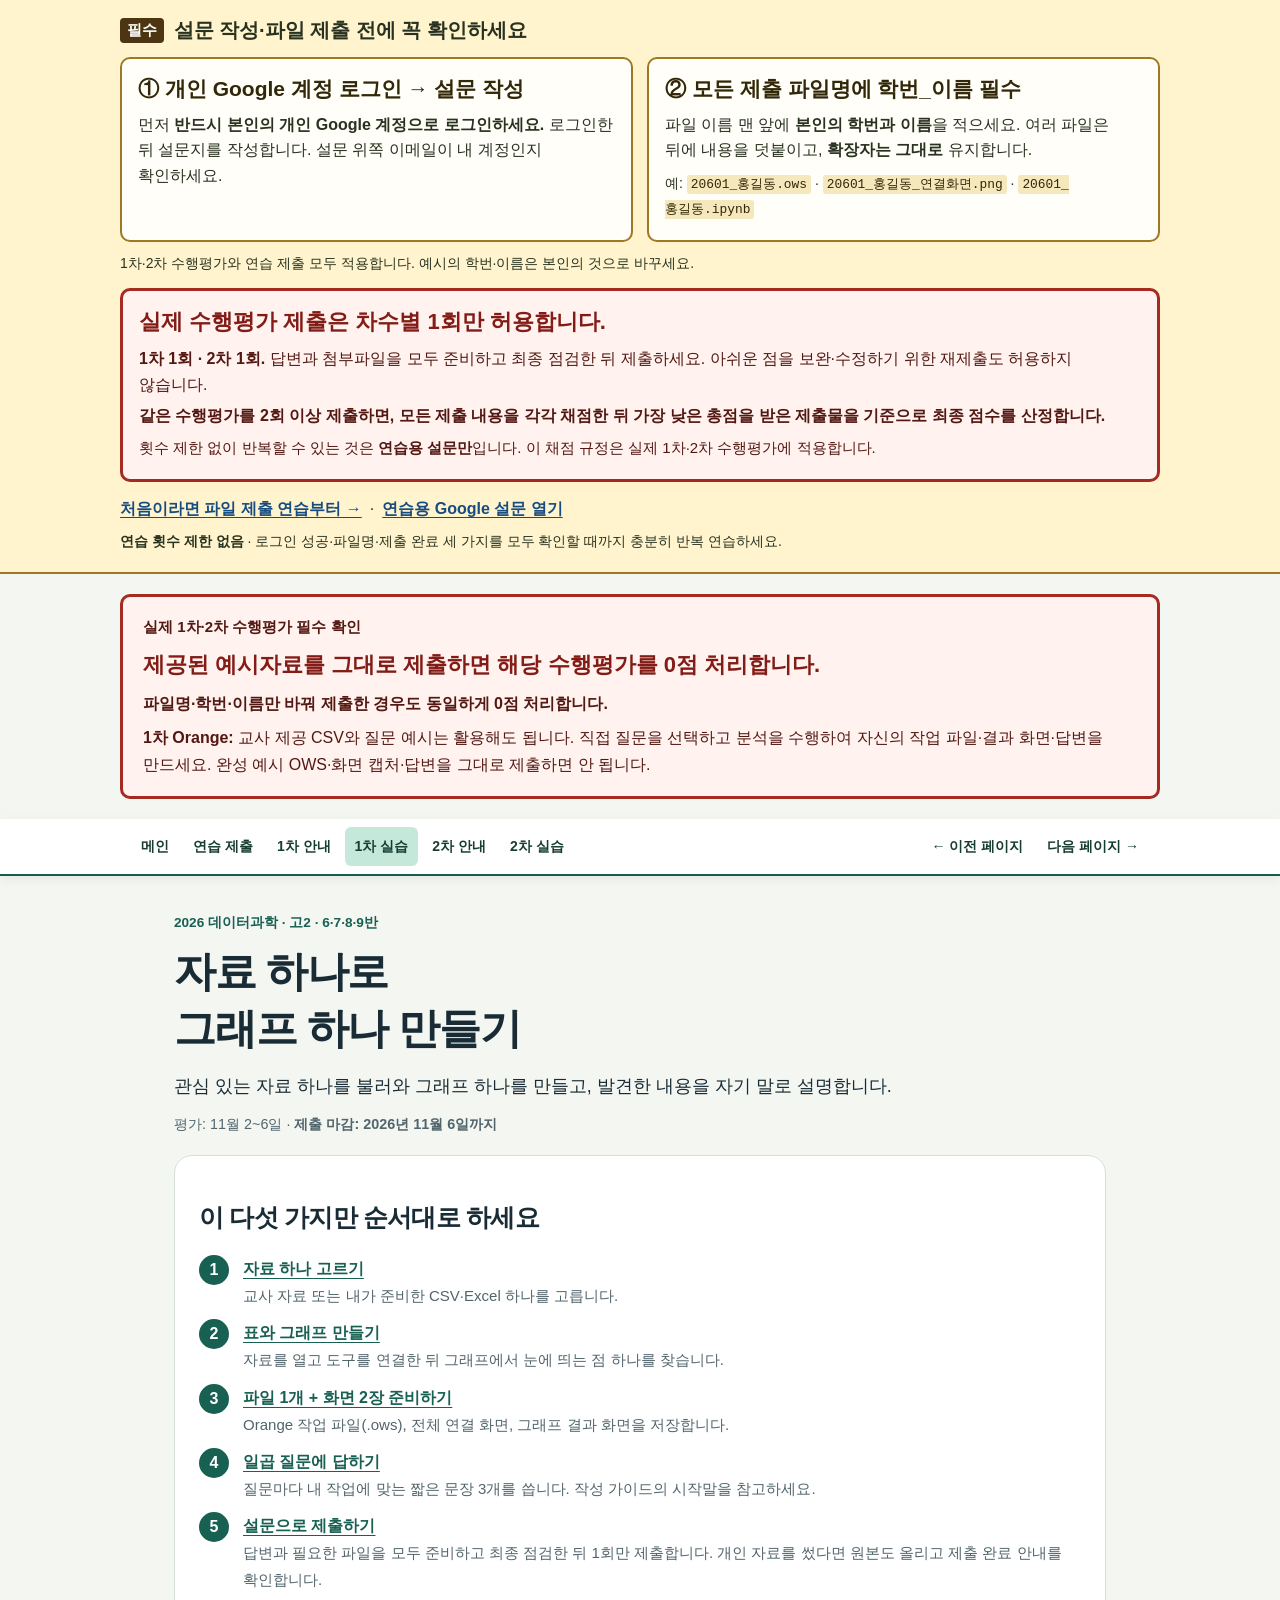
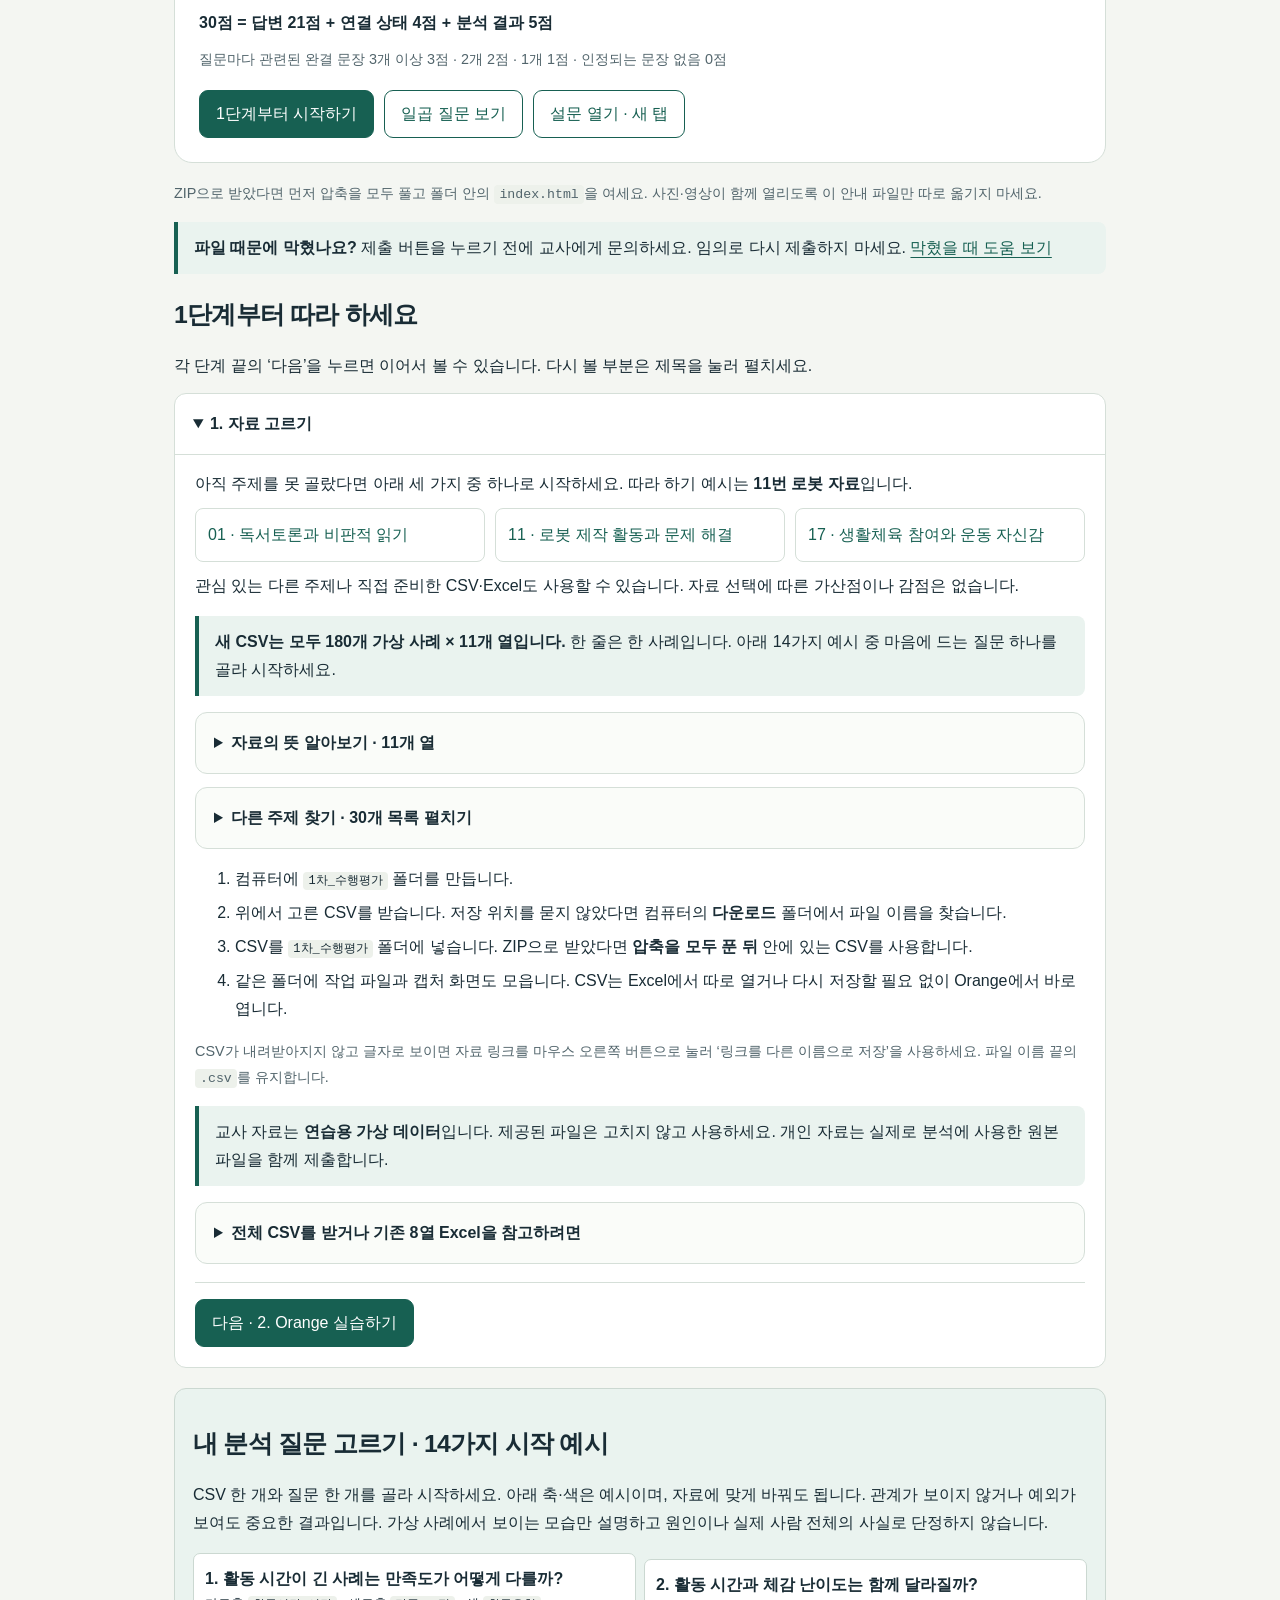
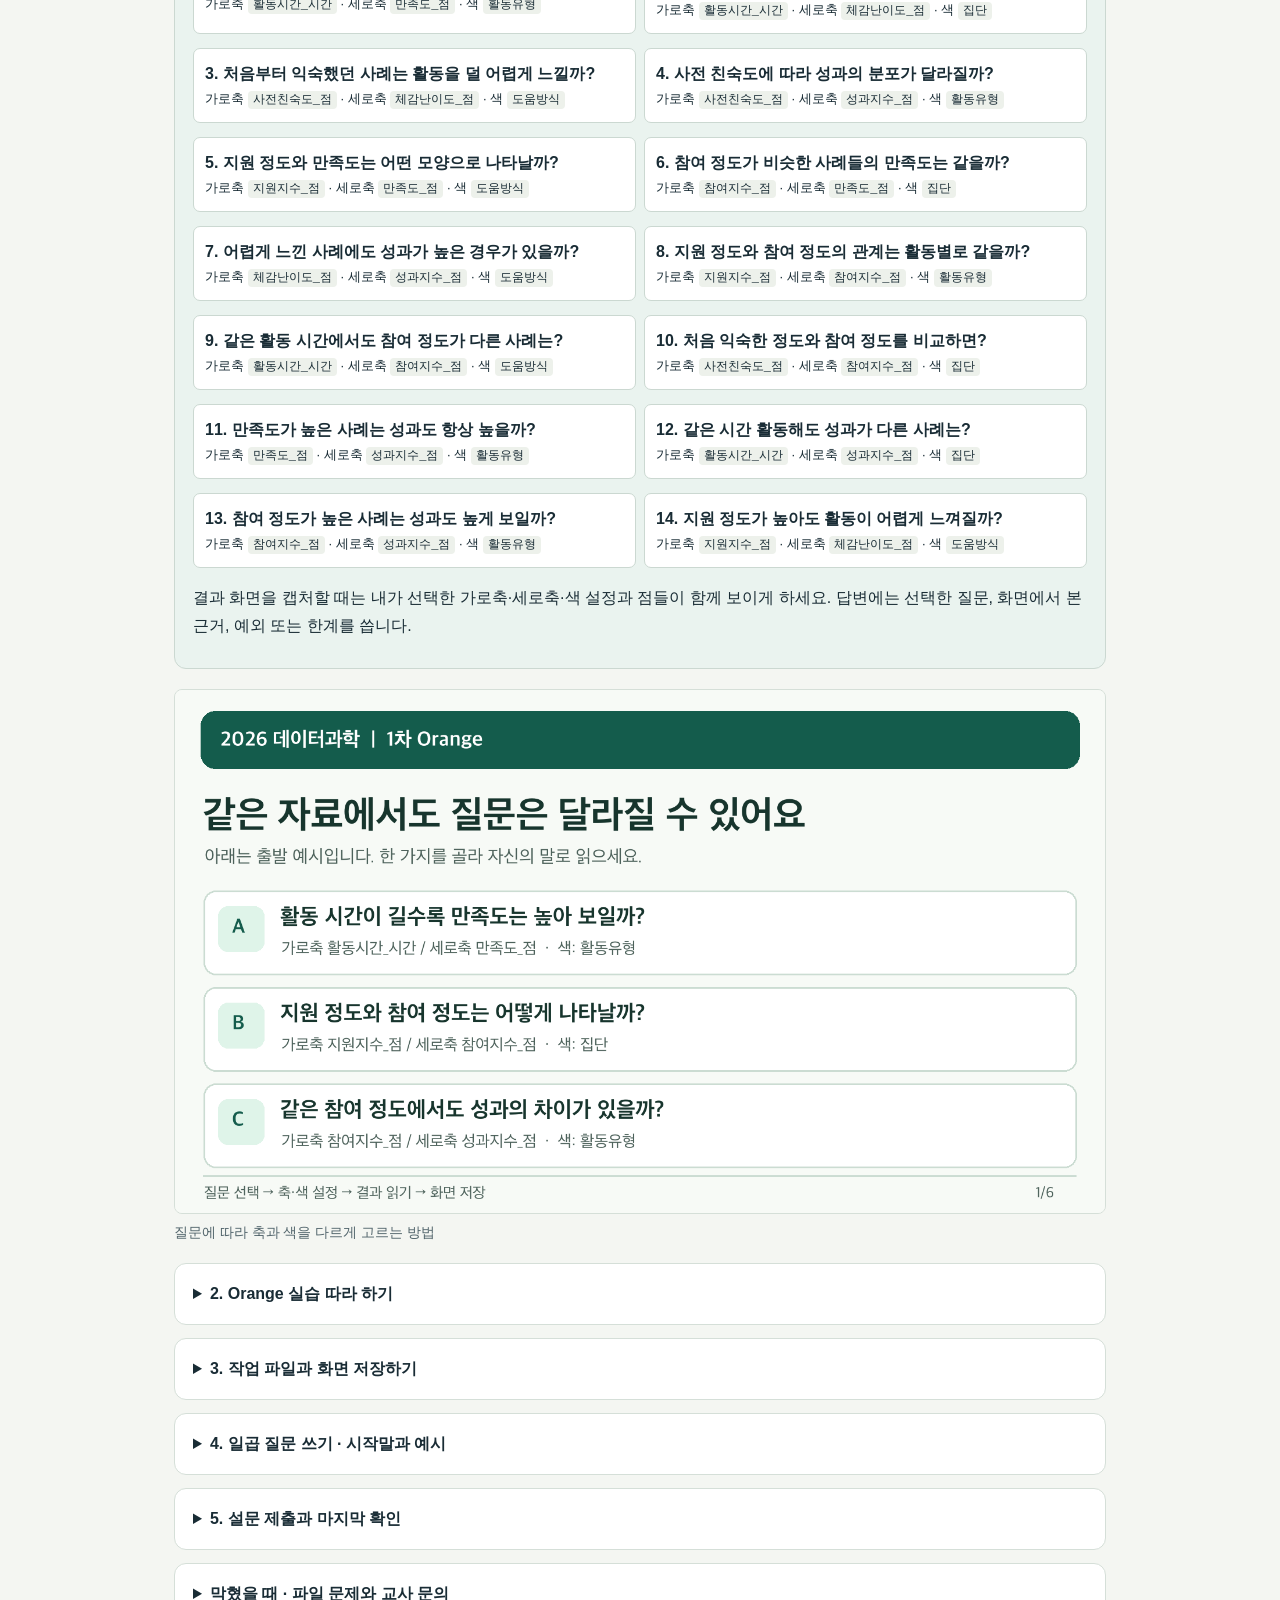
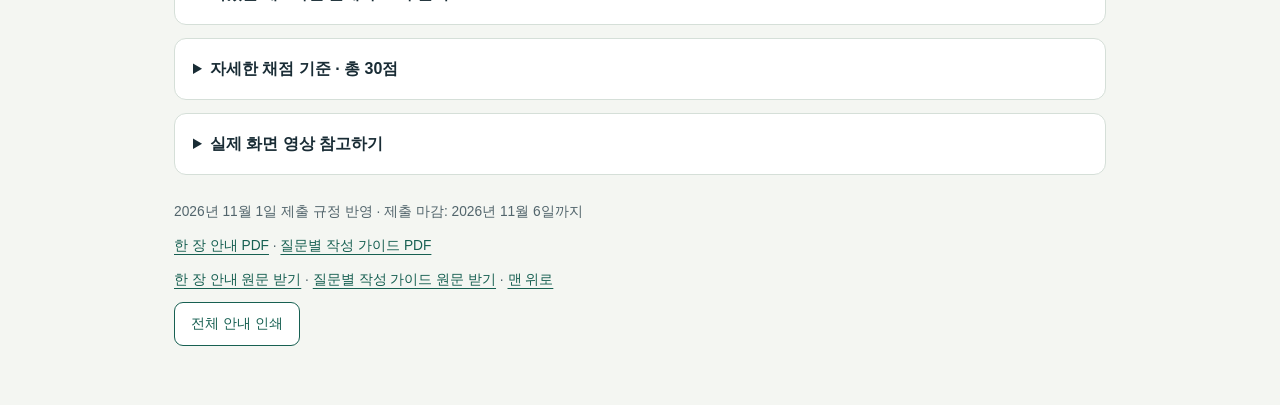
==== commit 3b801b6b: "Remove remaining partial submission guidance from student materials" ====
--- a/docs/orange-guide/index.html
+++ b/docs/orange-guide/index.html
@@ -23,7 +23,7 @@
 시작말: 그래프에서 ___을 발견했다. / ___ 부분을 보고 그렇게 생각했다. / 이 자료에서는 ___이라고 설명할 수 있다.</p><details><summary>실제 자료에 맞춘 3문장 예시 보기</summary><div class="detail-body"><div class="answer"><p>그래프에서 참여지수가 높은 쪽에 성과지수도 높은 점들이 많이 보였습니다.</p><p>참여지수가 20점 안팎인 곳보다 80점 안팎인 곳에 성과지수 60점 위의 점들이 더 많이 보였습니다.</p><p>다만 이 가상 자료만으로 참여가 성과를 높인 원인이라고 단정할 수는 없습니다.</p></div><p><strong>내 자료로 바꿀 부분:</strong> 내 그래프에서 정말 보이는 특징과 위치로 바꾸세요. 예시의 점수나 결론을 그대로 쓰지 마세요.</p></div></details></article><article class="question question-block"><h3>Q5. 이 활동이 나에게 어떻게 도움이 될까요? (3점)</h3><p><span class="label">작성 도움 · 문장 시작말</span></p><p style="white-space:pre-line">관심 분야나 공부와 연결해 보세요.
 시작말: 나는 ___에 관심이 있다. / 이번 활동의 ___이 도움이 될 것 같다. / 앞으로 ___할 때 활용하고 싶다.</p><details><summary>실제 자료에 맞춘 3문장 예시 보기</summary><div class="detail-body"><div class="answer"><p>저는 기술 시간에 만드는 활동에 관심이 있습니다.</p><p>자료를 그래프로 보는 방법은 활동 기록을 비교할 때 도움이 될 것 같습니다.</p><p>앞으로 제작 과정을 기록하고 어떤 점이 달라졌는지 살펴보는 데 활용하고 싶습니다.</p></div><p><strong>내 자료로 바꿀 부분:</strong> 내 관심 분야, 도움을 받을 상황, 활용 계획으로 바꾸세요.</p></div></details></article><article class="question question-block"><h3>Q6. 직접 해 보니 어땠나요? (3점)</h3><p><span class="label">작성 도움 · 문장 시작말</span></p><p style="white-space:pre-line">이번에 직접 한 경험과 배운 점·느낀 점을 쓰세요. 다음에 개선할 내용은 7번에 씁니다.
 시작말: 직접 해 보며 ___을 배웠다. / ___을 해 보니 ___했다. / 활동을 마친 뒤 ___이라고 느꼈다.</p><details><summary>실제 자료에 맞춘 3문장 예시 보기</summary><div class="detail-body"><div class="answer"><p>처음에는 숫자가 많은 표를 어디부터 봐야 할지 막막했습니다.</p><p>두 도구에 선을 연결해 보니 같은 자료를 표와 그래프로 볼 수 있었습니다.</p><p>이번 활동을 통해 그림으로 나타내면 자료의 특징을 찾는 데 도움이 된다고 느꼈습니다.</p></div><p><strong>내 자료로 바꿀 부분:</strong> 실제로 어려웠거나 새로 알게 된 경험과 내 느낌으로 바꾸세요.</p></div></details></article><article class="question question-block"><h3>Q7. 다음에 무엇을 보완하고 싶나요? (3점)</h3><p><span class="label">작성 도움 · 문장 시작말</span></p><p style="white-space:pre-line">아쉬운 점과 다음에 바꾸고 싶은 방법을 쓰세요.
-시작말: 이번 작업에서 ___이 아쉬웠다. / 그 이유는 ___이다. / 다음에는 ___을 보완하고 싶다.</p><details><summary>실제 자료에 맞춘 3문장 예시 보기</summary><div class="detail-body"><div class="answer"><p>이번에는 참여지수와 성과지수의 관계만 본 점이 아쉽습니다.</p><p>활동시간과 성과가 어떤 모습으로 나타나는지는 살펴보지 못했기 때문입니다.</p><p>다음에는 가로축을 활동시간으로 바꾸어 비교해 보고 싶습니다.</p></div><p><strong>내 자료로 바꿀 부분:</strong> 내 결과물에서 실제로 아쉬운 점과 다음에 해 볼 방법으로 바꾸세요.</p></div></details></article><nav class="actions step-navigation" aria-label="실습 단계 이동"><a class="button secondary" href="#save" data-open="save" data-from="answers" data-direction="previous">이전 · 3. 파일과 화면 저장하기</a><a class="button" href="#submit" data-open="submit" data-from="answers" data-direction="next">다음 · 5. 설문 제출하기</a></nav></div></details><details id="submit"><summary>5. 설문 제출과 마지막 확인</summary><div class="detail-body"><p class="example-policy-inline"><strong>제공된 예시자료를 그대로 제출하면 해당 수행평가를 0점 처리합니다.</strong> 파일명·학번·이름만 바꾼 제출도 동일하게 적용됩니다.</p><p class="single-submission-inline"><strong>실제 수행평가 제출은 차수별 1회만 허용합니다.</strong> 답변과 첨부파일을 모두 준비하고 최종 점검한 뒤 제출하세요. <b>같은 수행평가를 2회 이상 제출하면, 모든 제출 내용을 각각 채점한 뒤 가장 낮은 총점을 받은 제출물을 기준으로 최종 점수를 산정합니다.</b></p><p>반드시 본인의 개인 Google 계정으로 먼저 로그인한 뒤 <a href="https://docs.google.com/forms/d/e/1FAIpQLSel8D22f8y8r0tWJYpux0EIqAKeGsD56wiYdUVHdgLPBNUaJA/viewform" target="_blank" rel="noopener">제출 설문을 새 탭에서 여세요</a>. 매뉴얼 탭으로 돌아오며 순서대로 진행할 수 있습니다.</p><ol><li><strong>첫 화면:</strong> 과제 제목·학번·이름을 쓰고 <strong>자료 유형</strong>을 고른 뒤 <strong>다음</strong>을 누릅니다. 기본정보는 점수에 넣지 않습니다.</li><li><strong>자료 확인 화면:</strong> 아래에서 내 경우에 맞게 작성하고 <strong>다음</strong>을 누릅니다.<ul><li><strong>교사 자료:</strong> 파일 이름 앞의 두 자리 번호를 입력합니다. 예: <code>11</code>. 원본 CSV·Excel은 다시 올리지 않습니다. 개인 자료 화면은 자동으로 건너뜁니다.</li><li><strong>개인 자료:</strong> 실제로 제출할 개인 원본 CSV·Excel의 파일 이름에도 본인의 학번_이름을 넣습니다. 이름을 바꿨다면 Orange의 File에서 다시 연결하고 .ows를 저장해 확인하세요. 파일 이름과 출처를 적고 실제 사용한 원본을 모두 올립니다. Excel은 사용한 시트 이름도 적습니다. 직접 만들었다면 출처에 ‘직접 작성’이라고 적습니다. 여러 원본을 썼다면 각 파일을 어느 File 도구에 연결했는지도 적습니다.</li></ul></li><li><strong>공통 응답 화면:</strong> Q1~Q7에 내 작업에 맞는 답을 각각 씁니다.</li><li><strong>아래 파일 첨부 칸:</strong> .ows, 전체 연결 화면, 주요 분석 결과 화면을 각각 올립니다. 각 칸에 맞는 파일 이름이 표시되는지 확인합니다.</li><li><strong>최종 확인:</strong> 답변과 필요한 파일을 모두 준비했는지 확인합니다. 빠진 파일이나 오류가 있으면 제출 버튼을 누르기 전에 교사에게 문의하세요. 실제 1차 수행평가는 1회만 제출합니다.</li><li><strong>제출:</strong> 맨 아래 제출 버튼을 누릅니다. <strong>응답이 접수되었습니다</strong>라는 안내까지 확인해야 전송이 끝납니다.</li></ol><details><summary>파일은 어떻게 올리나요?</summary><div class="detail-body"><ol><li>해당 문항의 <strong>파일 추가</strong>를 누릅니다.</li><li>파일 선택 창에서 컴퓨터의 <code>1차_수행평가</code> 폴더를 열고 그 문항에 맞는 파일을 선택합니다.</li><li>업로드가 끝나고 설문에 돌아왔을 때 <strong>파일 이름</strong>이 표시되는지 확인합니다. 창에 업로드 버튼이 남아 있다면 눌러 완료합니다.</li><li>다른 첨부 칸에서도 같은 방법으로 각각 올립니다. 이름이 보이더라도 설문 맨 아래 <strong>제출</strong>을 눌러야 응답이 접수됩니다.</li></ol><p>설문을 작성하기 전에 본인의 개인 Google 계정으로 로그인해야 합니다. 모든 첨부 파일 이름에 학번_이름이 들어 있는지 확인하세요. 첨부에 문제가 생기면 제출 버튼을 누르기 전에 교사에게 문의하세요. 임의로 다시 제출하지 마세요.</p></div></details><h3>제출 버튼을 누르기 전</h3><ul class="checks"><li><label><input type="checkbox"><span>제목·학번·이름과 자료 유형을 확인했다.</span></label></li><li><label><input type="checkbox"><span>일곱 질문에 내 작업을 바탕으로 답했다.</span></label></li><li><label><input type="checkbox"><span>작업 파일(.ows)과 연결 화면·결과 화면을 각각 첨부했다.</span></label></li><li><label><input type="checkbox"><span>개인 자료를 썼다면 실제 사용한 원본 CSV·Excel을 모두 첨부했다.</span></label></li><li><label><input type="checkbox"><span>제출 상태를 골랐고, 부족한 파일이 있다면 사유를 적었다.</span></label></li></ul><p class="small">이 체크 표시는 이 페이지 안에서만 쓰는 확인용이며, 창을 닫거나 새로 고치면 초기화될 수 있습니다. 체크해도 설문은 전송되지 않습니다. 설문 탭에서 제출 버튼을 누르세요.</p><p class="note"><strong>제출한 뒤:</strong> 접수 안내를 확인했다면 완료입니다. 제출 후 문제를 발견했다면 교사에게 알리세요. 임의로 다시 제출하지 마세요.</p><p class="note">정상적으로 마치려면 .ows 작업 파일, 전체 연결 화면, 결과 화면을 준비하세요. 개인 자료를 썼다면 실제 사용한 CSV·Excel 원본도 모두 올립니다. 설문에서 선택 입력으로 표시된 항목도 필요한 답변과 제출물은 빠짐없이 준비하세요. 미작성 답변이 만점을 받는다는 뜻은 아닙니다. 파일 문제가 생기면 제출 버튼을 누르기 전에 교사에게 문의하세요. 임의로 다시 제출하지 마세요.</p><div class="actions"><a class="button" href="https://docs.google.com/forms/d/e/1FAIpQLSel8D22f8y8r0tWJYpux0EIqAKeGsD56wiYdUVHdgLPBNUaJA/viewform" target="_blank" rel="noopener">제출 설문 열기 · 새 탭</a><a class="button secondary" href="#help" data-open="help">파일 문제·보완 방법 보기</a></div><nav class="actions step-navigation" aria-label="실습 단계 이동"><a class="button secondary" href="#answers" data-open="answers" data-from="submit" data-direction="previous">이전 · 4. 일곱 질문 쓰기</a></nav></div></details><details id="help"><summary>막혔을 때 · 파일 문제와 보완</summary><div class="detail-body"><details><summary>자료나 그래프가 보이지 않아요</summary><div class="detail-body"><p>File 도구에서 내가 사용한 자료를 다시 선택하세요. File에서 필요한 도구까지 선이 이어져 있는지 확인하세요. 그래프의 가로축과 세로축에 숫자 항목이 선택되어 있는지도 봅니다.</p><p>그래도 안 되면 현재 화면을 남기고 선생님께 알려 주세요. 다른 컴퓨터라서 파일 위치가 달라진 것은 감점하지 않습니다.</p></div></details><details><summary>매뉴얼의 사진·영상·자료 링크가 열리지 않아요</summary><div class="detail-body"><p>ZIP 안에서 바로 열었거나 HTML 파일만 옮기면 사진·영상·자료를 찾지 못할 수 있습니다. 받은 매뉴얼 ZIP의 압축을 모두 풀고, 같은 폴더 안의 <code>index.html</code>을 여세요. <code>assets</code>와 <code>downloads</code> 폴더, <code>manual.mp4</code>도 함께 있어야 합니다.</p><p>그래도 열리지 않는 자료가 있으면 링크 이름과 화면을 선생님께 보여 주세요. PDF 안내는 페이지 맨 아래에서 받을 수 있습니다.</p></div></details><details><summary>파일을 올릴 수 없어요</summary><div class="detail-body"><p>제출 버튼을 누르기 전에 교사에게 문의하세요. 임의로 다시 제출하지 마세요. 설문에 접근하거나 파일을 첨부할 수 없다면 오류 화면과 시간을 기록하여 제출 마감 전에 즉시 교사에게 알리세요.</p></div></details></div></details><details id="rubric"><summary>자세한 채점 기준 · 총 30점</summary><div class="detail-body"><p class="example-policy-inline"><strong>제공된 예시자료를 그대로 제출하면 해당 수행평가를 0점 처리합니다.</strong> 파일명·학번·이름만 바꾼 제출도 동일하게 적용됩니다.</p><p class="single-submission-inline"><strong>실제 수행평가 제출은 차수별 1회만 허용합니다.</strong> 답변과 첨부파일을 모두 준비하고 최종 점검한 뒤 제출하세요. <b>같은 수행평가를 2회 이상 제출하면, 모든 제출 내용을 각각 채점한 뒤 가장 낮은 총점을 받은 제출물을 기준으로 최종 점수를 산정합니다.</b></p><p><strong>30점 만점</strong>에서 기준에 따라 평가합니다. 제목·학번·이름, 제출 상태는 무배점입니다.</p><h3>답변 21점: 일곱 질문에 각 3점</h3><ul><li>각 질문에 맞는 완결된 문장 3개 이상 3점, 2개 2점, 1개 1점, 인정되는 문장 없음 0점입니다. 같은 뜻의 반복은 한 문장으로 봅니다. 시작말 세 개는 쓰기 도움이며 각각 1점짜리 필수 요소가 아닙니다.</li><li>문항에 맞고 의미가 완결된 문장만 인정한다.</li><li>줄바꿈·마침표·문장 길이만으로 인정하지 않는다.</li><li>같은 내용을 표현만 바꾸어 반복한 문장은 한 문장으로 인정한다.</li><li>무관한 문장, 의미를 확인할 수 없는 문장, 사실과 다른 수치를 단정한 문장은 인정 여부와 이유를 기록한다.</li><li>Q4는 학생이 실제로 쓴 발견과 근거만 평가하며 교사가 학생 대신 발견을 만들어 내지 않는다.</li><li>경계 사례는 근거를 다시 확인하여 교사가 판단한다.</li></ul><h3>작업 파일 9점: 연결 상태 4점 + 분석 결과 5점</h3><div class="table-wrap"><table><thead><tr><th>항목</th><th>만점</th><th>부분점수</th><th>0점인 경우</th></tr></thead><tbody><tr><td>데이터 읽기 (2점)</td><td>학생이 선택한 분석 목적에 필요한 데이터와 시트를 실제로 읽음</td><td>파일은 열렸으나 필요한 시트·열·자료형 중 일부만 확인됨</td><td>실제 실행에서 필요한 데이터·시트를 읽지 못하거나 읽기 구성이 없음이 독립적으로 관찰됨</td></tr><tr><td>위젯 연결 (2점)</td><td>학생의 분석 목적에 필요한 위젯 연결이 실제 실행에서 모두 동작함</td><td>일부 연결만 동작하거나 직접 연결 오류가 한 곳 있음</td><td>실제 실행에서 연결이 없거나 어떠한 연결도 동작하지 않음이 독립적으로 관찰됨</td></tr><tr><td>결과 생성 (2점)</td><td>학생이 저장한 분석에서 목적에 맞는 결과가 실제 생성됨</td><td>결과는 생성되나 일부만 확인되거나 해석에 필요한 정보가 부족함</td><td>상위 단계가 실행 가능한 상태에서 결과가 생성되지 않음이 독립적으로 관찰됨</td></tr><tr><td>변수·축·집단 설정 (2점)</td><td>학생이 선택한 목적에 맞게 필요한 변수·축·집단 설정을 모두 확인함</td><td>설정 일부만 목적에 맞거나 일부 설정만 확인됨</td><td>실행 가능한 원본에서 목적에 맞는 설정이 없음이 독립적으로 관찰됨</td></tr><tr><td>저장 설정·제출 화면·결과의 일치 (1점)</td><td>저장된 설정, 제출 화면, 실제 결과가 일치함</td><td>부분점수 없음</td><td>비교 가능한 원본 증거에서 불일치가 독립적으로 관찰됨</td></tr></tbody></table></div><p>2점 항목은 전체 충족 2점, 일부 충족 1점, 독립적으로 확인된 미충족 0점입니다. 일치 항목은 1점 또는 0점입니다. 실제로 확인하지 못한 경우에는 바로 0점으로 처리하지 않고 확인을 보류합니다.</p><details><summary>공정한 평가의 전체 기준</summary><div class="detail-body"><h3>작업 파일 확인</h3><ul><li>교사 제공 자료는 같은 번호의 교사 제공 CSV 원본을 기본으로 확인한다. 기존에 교사 제공 Excel로 작업한 제출은 같은 번호의 Excel 원본으로 호환 확인하며 형식 차이로 감점하지 않는다. 개인 자료는 학생이 실제 사용한 CSV 또는 Excel 원본 전부를 함께 제출받아 확인한다.</li><li>경로 차이는 오류가 아니며 같은 파일을 다시 지정한 뒤 평가한다.</li><li>특정 위젯·집단 변수·열 이름·180행·8열을 요구하지 않고 학생이 선택한 목적에 맞는지를 본다.</li><li>OWS XML에 노드나 링크가 있다는 사실만으로 실행 성공을 판정하지 않는다.</li><li>2점 항목은 실제 관찰에서 전체 충족 2점, 일부 충족 1점, 독립적인 미충족 0점이며 1점 항목은 실제 관찰에서 일치 1점, 독립적인 불일치 0점이다. 미관찰·평가 환경 장애·상위 오류에 따른 종속 미확인은 보류가 우선한다.</li><li>각 점수에는 실제 실행 기록, 제출 파일, 화면 또는 교사 시연 중 하나 이상의 출처가 있어야 한다.</li></ul><h3>같은 원인으로 중복 감점하지 않기</h3><ul><li>같은 직접 원인은 하나의 원인 ID로 기록하고 한 평가 항목에서만 감점한다.</li><li>직접 오류 때문에 하위 결과를 관찰하지 못하면 임의로 0점 처리하지 않고 보류한다.</li><li>교사는 진단 사본에서 끊어진 연결만 복원하여 학생이 저장한 설정의 결과를 관찰할 수 있다.</li><li>진단 복원으로 새로 만든 분석이나 바꾼 변수·축·설정에는 점수를 주지 않는다.</li><li>복원으로도 확인할 수 없으면 학생의 원본 작업 시연을 허용한다.</li><li>평가 환경 오류는 학생 감점 원인이 아니며 복원 또는 원본 작업 시연으로 재확인한다.</li><li>교사의 확인을 거친 뒤에도 OWS·실행 화면·원본 작업 시연 등 파일 평가의 원본 증거가 전혀 없을 때에만 파일 영역 전체를 한 번의 결손으로 기록하여 0/9점 처리한다. 서술형 점수는 그대로 둔다.</li><li>그 밖의 미해결 항목은 교사가 명시적으로 결정하기 전까지 보류한다.</li></ul><h3>기한과 최종 판단</h3><ul><li>제출 마감은 2026년 11월 6일까지입니다. 실제 수행평가 제출은 차수별 1회만 허용합니다. 같은 수행평가를 2회 이상 제출하면, 모든 제출 내용을 각각 채점한 뒤 가장 낮은 총점을 받은 제출물을 기준으로 최종 점수를 산정합니다. 원본 응답은 보존합니다.</li><li>기존 원본 작업을 교사 기기에서 직접 시연할 수 있으며 평가 환경 장애에는 감점하지 않는다.</li><li>근거를 인용하고 점수를 제안하며 불확실한 항목을 보류한다.</li><li>모든 근거·중복 감점·보류를 확인하고 최종 점수를 확정한다.</li></ul></div></details></div></details><details id="video"><summary>실제 화면 영상 참고하기</summary><div class="detail-body"><p class="note"><strong>현재 11열 CSV를 연 Orange 실제 화면(10월 26일 시작 단계 보완).</strong> 설문 문구는 이 안내의 일곱 질문과 현재 설문을 따라 작성하세요.</p><p>새 작업 화면에서 위젯 세 개를 배치하고 CSV를 불러온 다음, File의 두 갈래 연결과 Data Table의 표, Scatter Plot의 그래프를 확인합니다. 저장과 제출은 위의 안내를 따라 진행하세요. 필요한 구간만 골라 보세요. 학교 컴퓨터에서는 버튼 위치나 모습이 조금 다를 수 있습니다.</p><p><strong>먼저 질문 선택 영상을 보세요.</strong> 여러 분석 질문과 현재 11열 CSV를 소개합니다. 이어서 실제 Orange 화면 영상에서 새 화면 열기, 위젯 배치, CSV 불러오기, 두 갈래 연결과 표·그래프를 순서대로 따라 하세요.</p><video controls preload="metadata" poster="assets/01_question_choices.png"><source src="diversity_addendum.mp4?v=3b12cbda95" type="video/mp4"><track kind="captions" src="diversity_addendum.vtt?v=bc3dea5969" srclang="ko" label="한국어" default></video><p><a href="diversity_addendum.mp4" download>질문과 현재 자료 확인 영상 내려받기</a></p><video id="reference-video" controls preload="metadata" poster="assets/file-two-branches.png?v=8fc23aa45c" aria-label="새 화면부터 시작하는 CSV Orange 실습"><source id="video-source" src="manual.mp4?v=5c98830a7c" type="video/mp4"><track src="subtitles.vtt?v=b6bb4378dd" kind="subtitles" srclang="ko" label="한국어 자막">영상은 아래 링크로 내려받아 볼 수 있습니다.</video><p id="video-status" class="small" role="status" aria-live="polite">아래 버튼은 해당 시간으로 이동합니다. 이동 후 영상의 재생 버튼을 누르세요.</p><div class="actions"><button class="secondary" type="button" data-seek="0">00:00 새 화면·위젯 배치</button><button class="secondary" type="button" data-seek="14">00:14 CSV 선택</button><button class="secondary" type="button" data-seek="26">00:26 두 갈래 연결</button><button class="secondary" type="button" data-seek="53">00:53 표 확인</button><button class="secondary" type="button" data-seek="72">01:12 산점도 확인</button></div><p><a href="manual.mp4" download>영상 내려받기</a> · <a href="downloads/제출예시/CSV_시연_11_로봇.ows" download>완성 예시 OWS</a></p><p class="example-policy-inline"><strong>제공된 예시자료를 그대로 제출하면 해당 수행평가를 0점 처리합니다.</strong> 완성 예시 OWS는 조작 방법을 확인하는 참고용입니다.</p><p class="small">다른 컴퓨터에서 완성 예시 OWS를 열면 File 위젯에서 내려받은 같은 번호 CSV를 다시 선택하세요. 자신의 질문으로 분석한 작업 파일은 따로 저장하세요.</p><p class="small">완성 예시를 보는 목적은 연결과 결과를 이해하는 것입니다. 제출 답변에는 자신이 실제로 한 작업을 씁니다.</p></div></details><footer class="footer"><p>2026년 11월 1일 제출 규정 반영 · 제출 마감: 2026년 11월 6일까지</p><p><a href="학생용_한장안내.pdf" download>한 장 안내 PDF</a> · <a href="설문응답_작성가이드.pdf" download>질문별 작성 가이드 PDF</a></p><p><a href="학생용_한장안내.md" download>한 장 안내 원문 받기</a> · <a href="설문응답_작성가이드.md" download>질문별 작성 가이드 원문 받기</a> · <a href="#start">맨 위로</a></p><button class="secondary no-print" type="button" onclick="window.print()">전체 안내 인쇄</button></footer></main><script>
+시작말: 이번 작업에서 ___이 아쉬웠다. / 그 이유는 ___이다. / 다음에는 ___을 보완하고 싶다.</p><details><summary>실제 자료에 맞춘 3문장 예시 보기</summary><div class="detail-body"><div class="answer"><p>이번에는 참여지수와 성과지수의 관계만 본 점이 아쉽습니다.</p><p>활동시간과 성과가 어떤 모습으로 나타나는지는 살펴보지 못했기 때문입니다.</p><p>다음에는 가로축을 활동시간으로 바꾸어 비교해 보고 싶습니다.</p></div><p><strong>내 자료로 바꿀 부분:</strong> 내 결과물에서 실제로 아쉬운 점과 다음에 해 볼 방법으로 바꾸세요.</p></div></details></article><nav class="actions step-navigation" aria-label="실습 단계 이동"><a class="button secondary" href="#save" data-open="save" data-from="answers" data-direction="previous">이전 · 3. 파일과 화면 저장하기</a><a class="button" href="#submit" data-open="submit" data-from="answers" data-direction="next">다음 · 5. 설문 제출하기</a></nav></div></details><details id="submit"><summary>5. 설문 제출과 마지막 확인</summary><div class="detail-body"><p class="example-policy-inline"><strong>제공된 예시자료를 그대로 제출하면 해당 수행평가를 0점 처리합니다.</strong> 파일명·학번·이름만 바꾼 제출도 동일하게 적용됩니다.</p><p class="single-submission-inline"><strong>실제 수행평가 제출은 차수별 1회만 허용합니다.</strong> 답변과 첨부파일을 모두 준비하고 최종 점검한 뒤 제출하세요. <b>같은 수행평가를 2회 이상 제출하면, 모든 제출 내용을 각각 채점한 뒤 가장 낮은 총점을 받은 제출물을 기준으로 최종 점수를 산정합니다.</b></p><p>반드시 본인의 개인 Google 계정으로 먼저 로그인한 뒤 <a href="https://docs.google.com/forms/d/e/1FAIpQLSel8D22f8y8r0tWJYpux0EIqAKeGsD56wiYdUVHdgLPBNUaJA/viewform" target="_blank" rel="noopener">제출 설문을 새 탭에서 여세요</a>. 매뉴얼 탭으로 돌아오며 순서대로 진행할 수 있습니다.</p><ol><li><strong>첫 화면:</strong> 과제 제목·학번·이름을 쓰고 <strong>자료 유형</strong>을 고른 뒤 <strong>다음</strong>을 누릅니다. 기본정보는 점수에 넣지 않습니다.</li><li><strong>자료 확인 화면:</strong> 아래에서 내 경우에 맞게 작성하고 <strong>다음</strong>을 누릅니다.<ul><li><strong>교사 자료:</strong> 파일 이름 앞의 두 자리 번호를 입력합니다. 예: <code>11</code>. 원본 CSV·Excel은 다시 올리지 않습니다. 개인 자료 화면은 자동으로 건너뜁니다.</li><li><strong>개인 자료:</strong> 실제로 제출할 개인 원본 CSV·Excel의 파일 이름에도 본인의 학번_이름을 넣습니다. 이름을 바꿨다면 Orange의 File에서 다시 연결하고 .ows를 저장해 확인하세요. 파일 이름과 출처를 적고 실제 사용한 원본을 모두 올립니다. Excel은 사용한 시트 이름도 적습니다. 직접 만들었다면 출처에 ‘직접 작성’이라고 적습니다. 여러 원본을 썼다면 각 파일을 어느 File 도구에 연결했는지도 적습니다.</li></ul></li><li><strong>공통 응답 화면:</strong> Q1~Q7에 내 작업에 맞는 답을 각각 씁니다.</li><li><strong>아래 파일 첨부 칸:</strong> .ows, 전체 연결 화면, 주요 분석 결과 화면을 각각 올립니다. 각 칸에 맞는 파일 이름이 표시되는지 확인합니다.</li><li><strong>최종 확인:</strong> 답변과 필요한 파일을 모두 준비했는지 확인합니다. 빠진 파일이나 오류가 있으면 제출 버튼을 누르기 전에 교사에게 문의하세요. 실제 1차 수행평가는 1회만 제출합니다.</li><li><strong>제출:</strong> 맨 아래 제출 버튼을 누릅니다. <strong>응답이 접수되었습니다</strong>라는 안내까지 확인해야 전송이 끝납니다.</li></ol><details><summary>파일은 어떻게 올리나요?</summary><div class="detail-body"><ol><li>해당 문항의 <strong>파일 추가</strong>를 누릅니다.</li><li>파일 선택 창에서 컴퓨터의 <code>1차_수행평가</code> 폴더를 열고 그 문항에 맞는 파일을 선택합니다.</li><li>업로드가 끝나고 설문에 돌아왔을 때 <strong>파일 이름</strong>이 표시되는지 확인합니다. 창에 업로드 버튼이 남아 있다면 눌러 완료합니다.</li><li>다른 첨부 칸에서도 같은 방법으로 각각 올립니다. 이름이 보이더라도 설문 맨 아래 <strong>제출</strong>을 눌러야 응답이 접수됩니다.</li></ol><p>설문을 작성하기 전에 본인의 개인 Google 계정으로 로그인해야 합니다. 모든 첨부 파일 이름에 학번_이름이 들어 있는지 확인하세요. 첨부에 문제가 생기면 제출 버튼을 누르기 전에 교사에게 문의하세요. 임의로 다시 제출하지 마세요.</p></div></details><h3>제출 버튼을 누르기 전</h3><ul class="checks"><li><label><input type="checkbox"><span>제목·학번·이름과 자료 유형을 확인했다.</span></label></li><li><label><input type="checkbox"><span>일곱 질문에 내 작업을 바탕으로 답했다.</span></label></li><li><label><input type="checkbox"><span>작업 파일(.ows)과 연결 화면·결과 화면을 각각 첨부했다.</span></label></li><li><label><input type="checkbox"><span>개인 자료를 썼다면 실제 사용한 원본 CSV·Excel을 모두 첨부했다.</span></label></li><li><label><input type="checkbox"><span>답변과 필요한 파일을 모두 준비했고, 문제가 있다면 제출 전에 교사에게 문의했다.</span></label></li></ul><p class="small">이 체크 표시는 이 페이지 안에서만 쓰는 확인용이며, 창을 닫거나 새로 고치면 초기화될 수 있습니다. 체크해도 설문은 전송되지 않습니다. 설문 탭에서 제출 버튼을 누르세요.</p><p class="note"><strong>제출한 뒤:</strong> 접수 안내를 확인했다면 완료입니다. 제출 후 문제를 발견했다면 교사에게 알리세요. 임의로 다시 제출하지 마세요.</p><p class="note">정상적으로 마치려면 .ows 작업 파일, 전체 연결 화면, 결과 화면을 준비하세요. 개인 자료를 썼다면 실제 사용한 CSV·Excel 원본도 모두 올립니다. 모든 답변과 필요한 제출물을 빠짐없이 준비하세요. 미작성 답변이 만점을 받는다는 뜻은 아닙니다. 파일 문제가 생기면 제출 버튼을 누르기 전에 교사에게 문의하세요. 임의로 다시 제출하지 마세요.</p><div class="actions"><a class="button" href="https://docs.google.com/forms/d/e/1FAIpQLSel8D22f8y8r0tWJYpux0EIqAKeGsD56wiYdUVHdgLPBNUaJA/viewform" target="_blank" rel="noopener">제출 설문 열기 · 새 탭</a><a class="button secondary" href="#help" data-open="help">파일 문제·문의 방법 보기</a></div><nav class="actions step-navigation" aria-label="실습 단계 이동"><a class="button secondary" href="#answers" data-open="answers" data-from="submit" data-direction="previous">이전 · 4. 일곱 질문 쓰기</a></nav></div></details><details id="help"><summary>막혔을 때 · 파일 문제와 교사 문의</summary><div class="detail-body"><details><summary>자료나 그래프가 보이지 않아요</summary><div class="detail-body"><p>File 도구에서 내가 사용한 자료를 다시 선택하세요. File에서 필요한 도구까지 선이 이어져 있는지 확인하세요. 그래프의 가로축과 세로축에 숫자 항목이 선택되어 있는지도 봅니다.</p><p>그래도 안 되면 현재 화면을 남기고 선생님께 알려 주세요. 다른 컴퓨터라서 파일 위치가 달라진 것은 감점하지 않습니다.</p></div></details><details><summary>매뉴얼의 사진·영상·자료 링크가 열리지 않아요</summary><div class="detail-body"><p>ZIP 안에서 바로 열었거나 HTML 파일만 옮기면 사진·영상·자료를 찾지 못할 수 있습니다. 받은 매뉴얼 ZIP의 압축을 모두 풀고, 같은 폴더 안의 <code>index.html</code>을 여세요. <code>assets</code>와 <code>downloads</code> 폴더, <code>manual.mp4</code>도 함께 있어야 합니다.</p><p>그래도 열리지 않는 자료가 있으면 링크 이름과 화면을 선생님께 보여 주세요. PDF 안내는 페이지 맨 아래에서 받을 수 있습니다.</p></div></details><details><summary>파일을 올릴 수 없어요</summary><div class="detail-body"><p>제출 버튼을 누르기 전에 교사에게 문의하세요. 임의로 다시 제출하지 마세요. 설문에 접근하거나 파일을 첨부할 수 없다면 오류 화면과 시간을 기록하여 제출 마감 전에 즉시 교사에게 알리세요.</p></div></details></div></details><details id="rubric"><summary>자세한 채점 기준 · 총 30점</summary><div class="detail-body"><p class="example-policy-inline"><strong>제공된 예시자료를 그대로 제출하면 해당 수행평가를 0점 처리합니다.</strong> 파일명·학번·이름만 바꾼 제출도 동일하게 적용됩니다.</p><p class="single-submission-inline"><strong>실제 수행평가 제출은 차수별 1회만 허용합니다.</strong> 답변과 첨부파일을 모두 준비하고 최종 점검한 뒤 제출하세요. <b>같은 수행평가를 2회 이상 제출하면, 모든 제출 내용을 각각 채점한 뒤 가장 낮은 총점을 받은 제출물을 기준으로 최종 점수를 산정합니다.</b></p><p><strong>30점 만점</strong>에서 기준에 따라 평가합니다. 제목·학번·이름, 제출 상태는 무배점입니다.</p><h3>답변 21점: 일곱 질문에 각 3점</h3><ul><li>각 질문에 맞는 완결된 문장 3개 이상 3점, 2개 2점, 1개 1점, 인정되는 문장 없음 0점입니다. 같은 뜻의 반복은 한 문장으로 봅니다. 시작말 세 개는 쓰기 도움이며 각각 1점짜리 필수 요소가 아닙니다.</li><li>문항에 맞고 의미가 완결된 문장만 인정한다.</li><li>줄바꿈·마침표·문장 길이만으로 인정하지 않는다.</li><li>같은 내용을 표현만 바꾸어 반복한 문장은 한 문장으로 인정한다.</li><li>무관한 문장, 의미를 확인할 수 없는 문장, 사실과 다른 수치를 단정한 문장은 인정 여부와 이유를 기록한다.</li><li>Q4는 학생이 실제로 쓴 발견과 근거만 평가하며 교사가 학생 대신 발견을 만들어 내지 않는다.</li><li>경계 사례는 근거를 다시 확인하여 교사가 판단한다.</li></ul><h3>작업 파일 9점: 연결 상태 4점 + 분석 결과 5점</h3><div class="table-wrap"><table><thead><tr><th>항목</th><th>만점</th><th>부분점수</th><th>0점인 경우</th></tr></thead><tbody><tr><td>데이터 읽기 (2점)</td><td>학생이 선택한 분석 목적에 필요한 데이터와 시트를 실제로 읽음</td><td>파일은 열렸으나 필요한 시트·열·자료형 중 일부만 확인됨</td><td>실제 실행에서 필요한 데이터·시트를 읽지 못하거나 읽기 구성이 없음이 독립적으로 관찰됨</td></tr><tr><td>위젯 연결 (2점)</td><td>학생의 분석 목적에 필요한 위젯 연결이 실제 실행에서 모두 동작함</td><td>일부 연결만 동작하거나 직접 연결 오류가 한 곳 있음</td><td>실제 실행에서 연결이 없거나 어떠한 연결도 동작하지 않음이 독립적으로 관찰됨</td></tr><tr><td>결과 생성 (2점)</td><td>학생이 저장한 분석에서 목적에 맞는 결과가 실제 생성됨</td><td>결과는 생성되나 일부만 확인되거나 해석에 필요한 정보가 부족함</td><td>상위 단계가 실행 가능한 상태에서 결과가 생성되지 않음이 독립적으로 관찰됨</td></tr><tr><td>변수·축·집단 설정 (2점)</td><td>학생이 선택한 목적에 맞게 필요한 변수·축·집단 설정을 모두 확인함</td><td>설정 일부만 목적에 맞거나 일부 설정만 확인됨</td><td>실행 가능한 원본에서 목적에 맞는 설정이 없음이 독립적으로 관찰됨</td></tr><tr><td>저장 설정·제출 화면·결과의 일치 (1점)</td><td>저장된 설정, 제출 화면, 실제 결과가 일치함</td><td>부분점수 없음</td><td>비교 가능한 원본 증거에서 불일치가 독립적으로 관찰됨</td></tr></tbody></table></div><p>2점 항목은 전체 충족 2점, 일부 충족 1점, 독립적으로 확인된 미충족 0점입니다. 일치 항목은 1점 또는 0점입니다. 실제로 확인하지 못한 경우에는 바로 0점으로 처리하지 않고 확인을 보류합니다.</p><details><summary>공정한 평가의 전체 기준</summary><div class="detail-body"><h3>작업 파일 확인</h3><ul><li>교사 제공 자료는 같은 번호의 교사 제공 CSV 원본을 기본으로 확인한다. 기존에 교사 제공 Excel로 작업한 제출은 같은 번호의 Excel 원본으로 호환 확인하며 형식 차이로 감점하지 않는다. 개인 자료는 학생이 실제 사용한 CSV 또는 Excel 원본 전부를 함께 제출받아 확인한다.</li><li>경로 차이는 오류가 아니며 같은 파일을 다시 지정한 뒤 평가한다.</li><li>특정 위젯·집단 변수·열 이름·180행·8열을 요구하지 않고 학생이 선택한 목적에 맞는지를 본다.</li><li>OWS XML에 노드나 링크가 있다는 사실만으로 실행 성공을 판정하지 않는다.</li><li>2점 항목은 실제 관찰에서 전체 충족 2점, 일부 충족 1점, 독립적인 미충족 0점이며 1점 항목은 실제 관찰에서 일치 1점, 독립적인 불일치 0점이다. 미관찰·평가 환경 장애·상위 오류에 따른 종속 미확인은 보류가 우선한다.</li><li>각 점수에는 실제 실행 기록, 제출 파일, 화면 또는 교사 시연 중 하나 이상의 출처가 있어야 한다.</li></ul><h3>같은 원인으로 중복 감점하지 않기</h3><ul><li>같은 직접 원인은 하나의 원인 ID로 기록하고 한 평가 항목에서만 감점한다.</li><li>직접 오류 때문에 하위 결과를 관찰하지 못하면 임의로 0점 처리하지 않고 보류한다.</li><li>교사는 진단 사본에서 끊어진 연결만 복원하여 학생이 저장한 설정의 결과를 관찰할 수 있다.</li><li>진단 복원으로 새로 만든 분석이나 바꾼 변수·축·설정에는 점수를 주지 않는다.</li><li>복원으로도 확인할 수 없으면 학생의 원본 작업 시연을 허용한다.</li><li>평가 환경 오류는 학생 감점 원인이 아니며 복원 또는 원본 작업 시연으로 재확인한다.</li><li>교사의 확인을 거친 뒤에도 OWS·실행 화면·원본 작업 시연 등 파일 평가의 원본 증거가 전혀 없을 때에만 파일 영역 전체를 한 번의 결손으로 기록하여 0/9점 처리한다. 서술형 점수는 그대로 둔다.</li><li>그 밖의 미해결 항목은 교사가 명시적으로 결정하기 전까지 보류한다.</li></ul><h3>기한과 최종 판단</h3><ul><li>제출 마감은 2026년 11월 6일까지입니다. 실제 수행평가 제출은 차수별 1회만 허용합니다. 같은 수행평가를 2회 이상 제출하면, 모든 제출 내용을 각각 채점한 뒤 가장 낮은 총점을 받은 제출물을 기준으로 최종 점수를 산정합니다. 원본 응답은 보존합니다.</li><li>기존 원본 작업을 교사 기기에서 직접 시연할 수 있으며 평가 환경 장애에는 감점하지 않는다.</li><li>근거를 인용하고 점수를 제안하며 불확실한 항목을 보류한다.</li><li>모든 근거·중복 감점·보류를 확인하고 최종 점수를 확정한다.</li></ul></div></details></div></details><details id="video"><summary>실제 화면 영상 참고하기</summary><div class="detail-body"><p class="note"><strong>현재 11열 CSV를 연 Orange 실제 화면(10월 26일 시작 단계 보완).</strong> 설문 문구는 이 안내의 일곱 질문과 현재 설문을 따라 작성하세요.</p><p>새 작업 화면에서 위젯 세 개를 배치하고 CSV를 불러온 다음, File의 두 갈래 연결과 Data Table의 표, Scatter Plot의 그래프를 확인합니다. 저장과 제출은 위의 안내를 따라 진행하세요. 필요한 구간만 골라 보세요. 학교 컴퓨터에서는 버튼 위치나 모습이 조금 다를 수 있습니다.</p><p><strong>먼저 질문 선택 영상을 보세요.</strong> 여러 분석 질문과 현재 11열 CSV를 소개합니다. 이어서 실제 Orange 화면 영상에서 새 화면 열기, 위젯 배치, CSV 불러오기, 두 갈래 연결과 표·그래프를 순서대로 따라 하세요.</p><video controls preload="metadata" poster="assets/01_question_choices.png"><source src="diversity_addendum.mp4?v=3b12cbda95" type="video/mp4"><track kind="captions" src="diversity_addendum.vtt?v=bc3dea5969" srclang="ko" label="한국어" default></video><p><a href="diversity_addendum.mp4" download>질문과 현재 자료 확인 영상 내려받기</a></p><video id="reference-video" controls preload="metadata" poster="assets/file-two-branches.png?v=8fc23aa45c" aria-label="새 화면부터 시작하는 CSV Orange 실습"><source id="video-source" src="manual.mp4?v=5c98830a7c" type="video/mp4"><track src="subtitles.vtt?v=b6bb4378dd" kind="subtitles" srclang="ko" label="한국어 자막">영상은 아래 링크로 내려받아 볼 수 있습니다.</video><p id="video-status" class="small" role="status" aria-live="polite">아래 버튼은 해당 시간으로 이동합니다. 이동 후 영상의 재생 버튼을 누르세요.</p><div class="actions"><button class="secondary" type="button" data-seek="0">00:00 새 화면·위젯 배치</button><button class="secondary" type="button" data-seek="14">00:14 CSV 선택</button><button class="secondary" type="button" data-seek="26">00:26 두 갈래 연결</button><button class="secondary" type="button" data-seek="53">00:53 표 확인</button><button class="secondary" type="button" data-seek="72">01:12 산점도 확인</button></div><p><a href="manual.mp4" download>영상 내려받기</a> · <a href="downloads/제출예시/CSV_시연_11_로봇.ows" download>완성 예시 OWS</a></p><p class="example-policy-inline"><strong>제공된 예시자료를 그대로 제출하면 해당 수행평가를 0점 처리합니다.</strong> 완성 예시 OWS는 조작 방법을 확인하는 참고용입니다.</p><p class="small">다른 컴퓨터에서 완성 예시 OWS를 열면 File 위젯에서 내려받은 같은 번호 CSV를 다시 선택하세요. 자신의 질문으로 분석한 작업 파일은 따로 저장하세요.</p><p class="small">완성 예시를 보는 목적은 연결과 결과를 이해하는 것입니다. 제출 답변에는 자신이 실제로 한 작업을 씁니다.</p></div></details><footer class="footer"><p>2026년 11월 1일 제출 규정 반영 · 제출 마감: 2026년 11월 6일까지</p><p><a href="학생용_한장안내.pdf" download>한 장 안내 PDF</a> · <a href="설문응답_작성가이드.pdf" download>질문별 작성 가이드 PDF</a></p><p><a href="학생용_한장안내.md" download>한 장 안내 원문 받기</a> · <a href="설문응답_작성가이드.md" download>질문별 작성 가이드 원문 받기</a> · <a href="#start">맨 위로</a></p><button class="secondary no-print" type="button" onclick="window.print()">전체 안내 인쇄</button></footer></main><script>
 function openSection(id) {
   const target = document.getElementById(id);
   if (!target) return;
